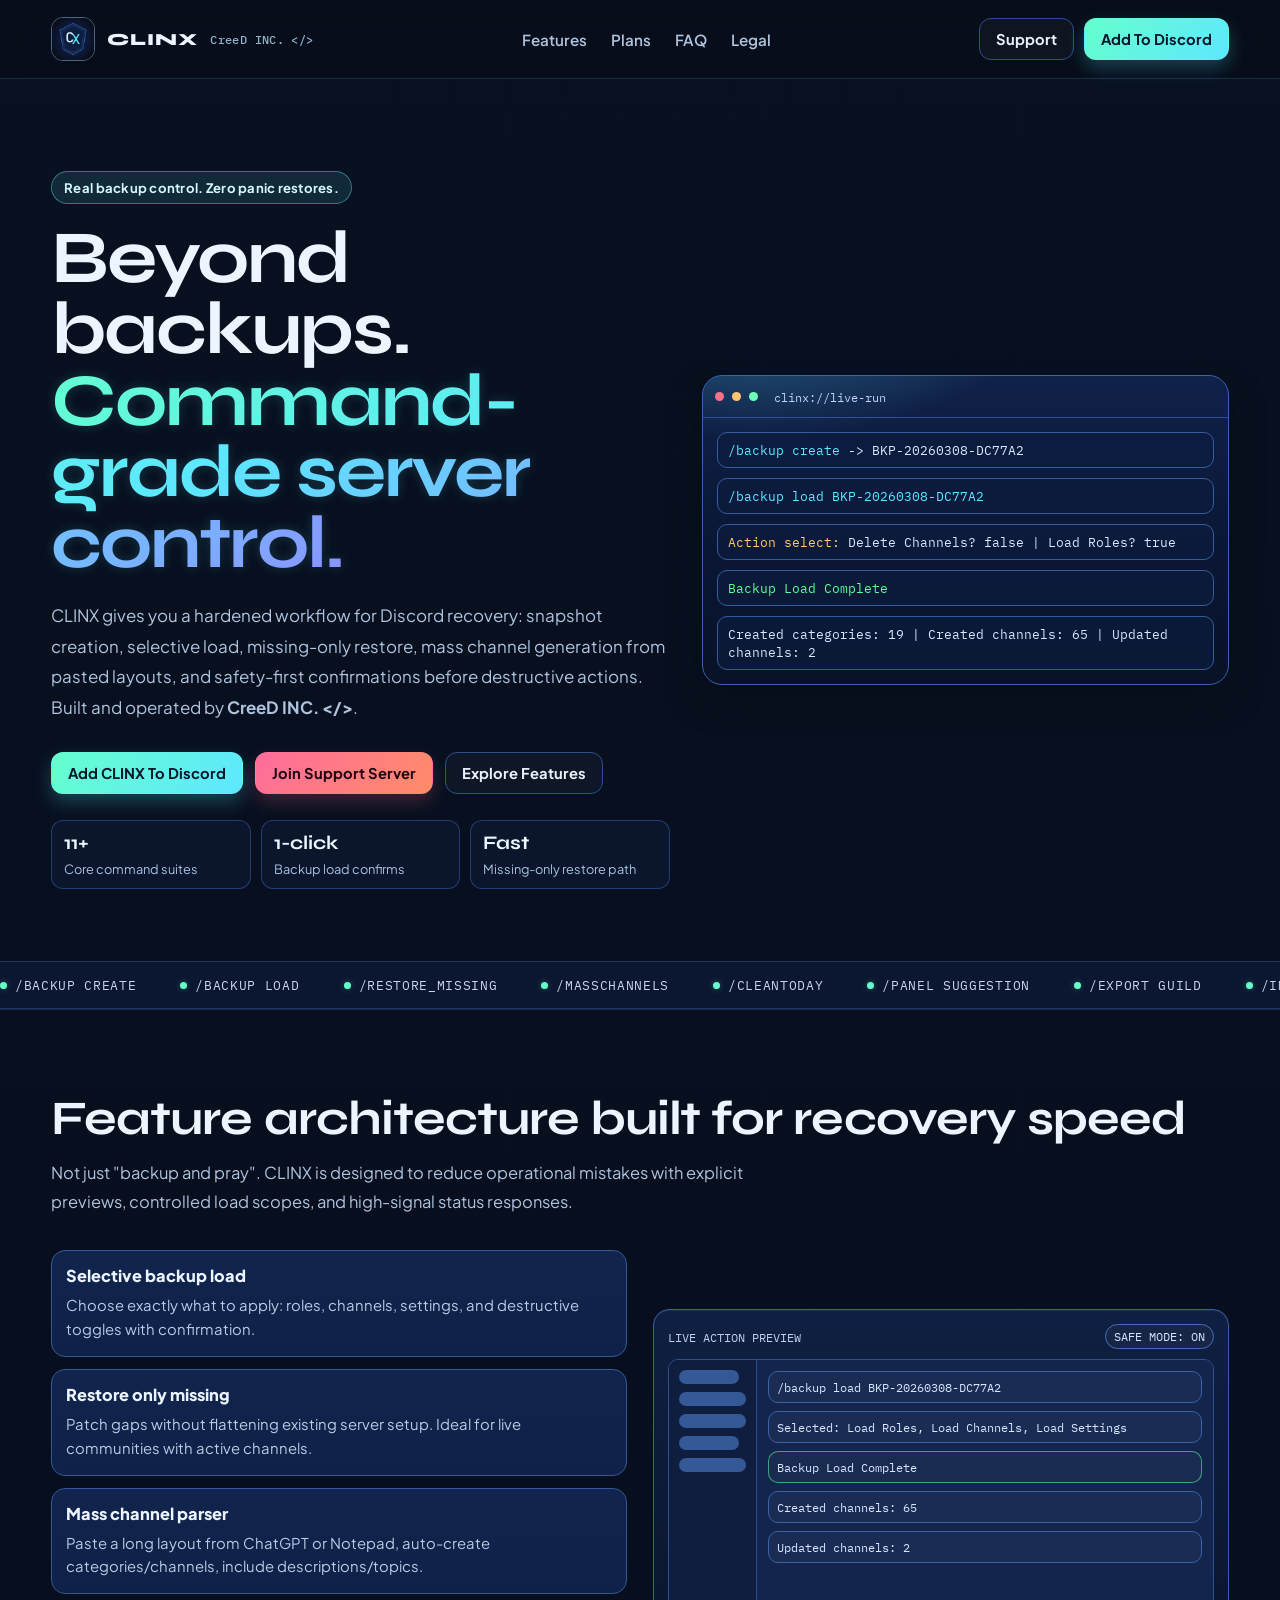
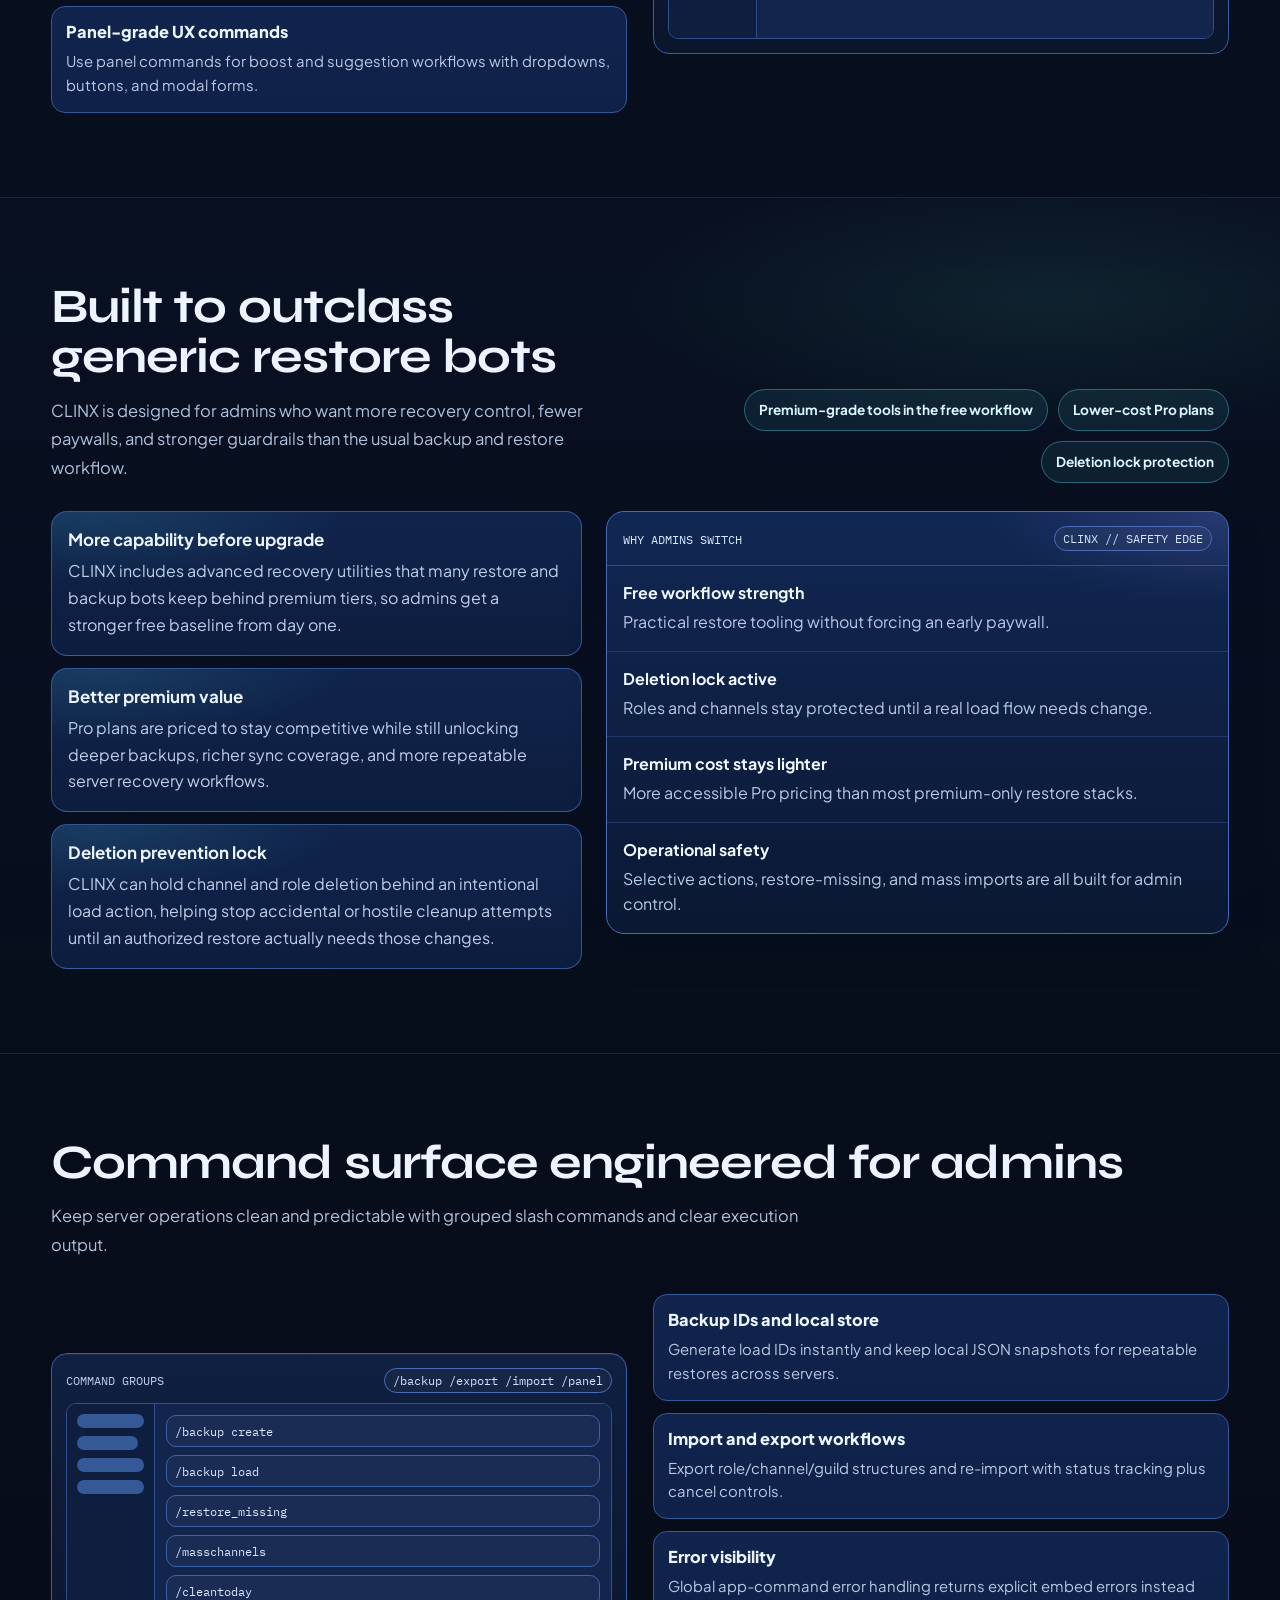
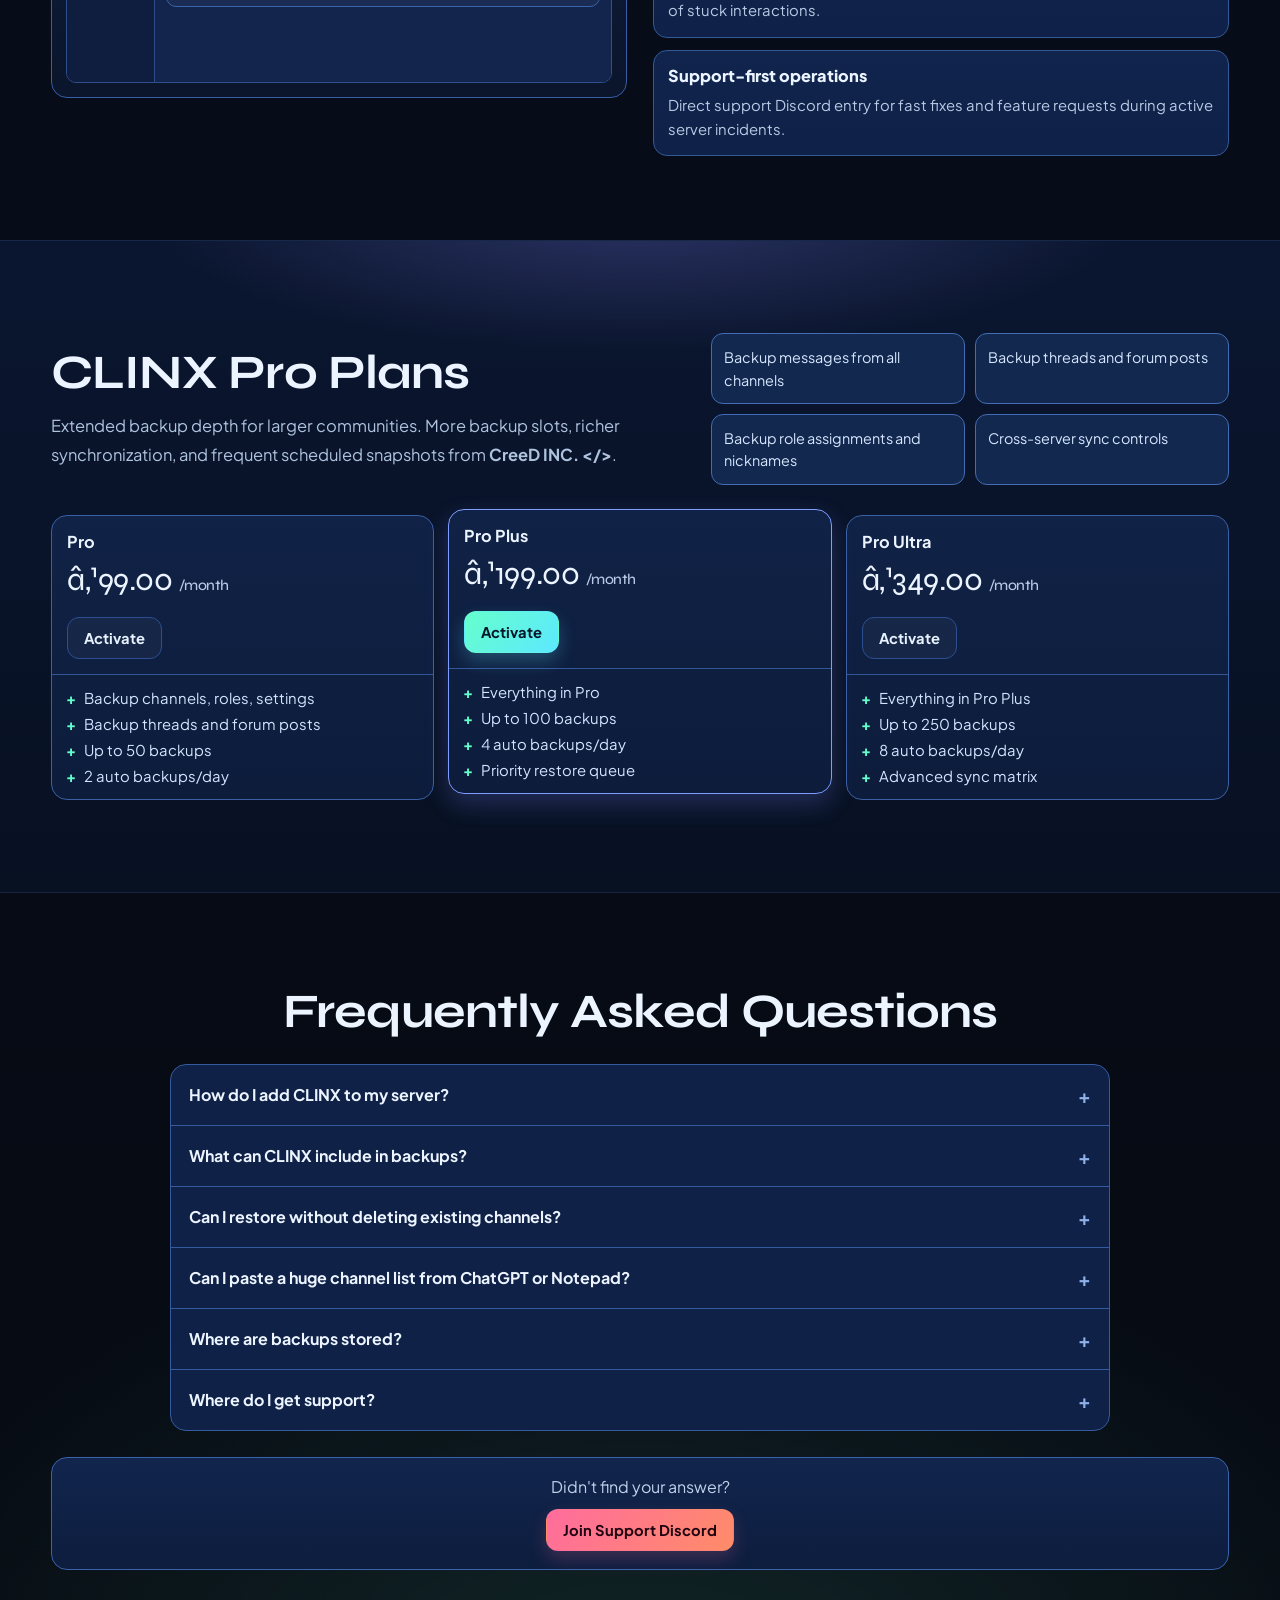
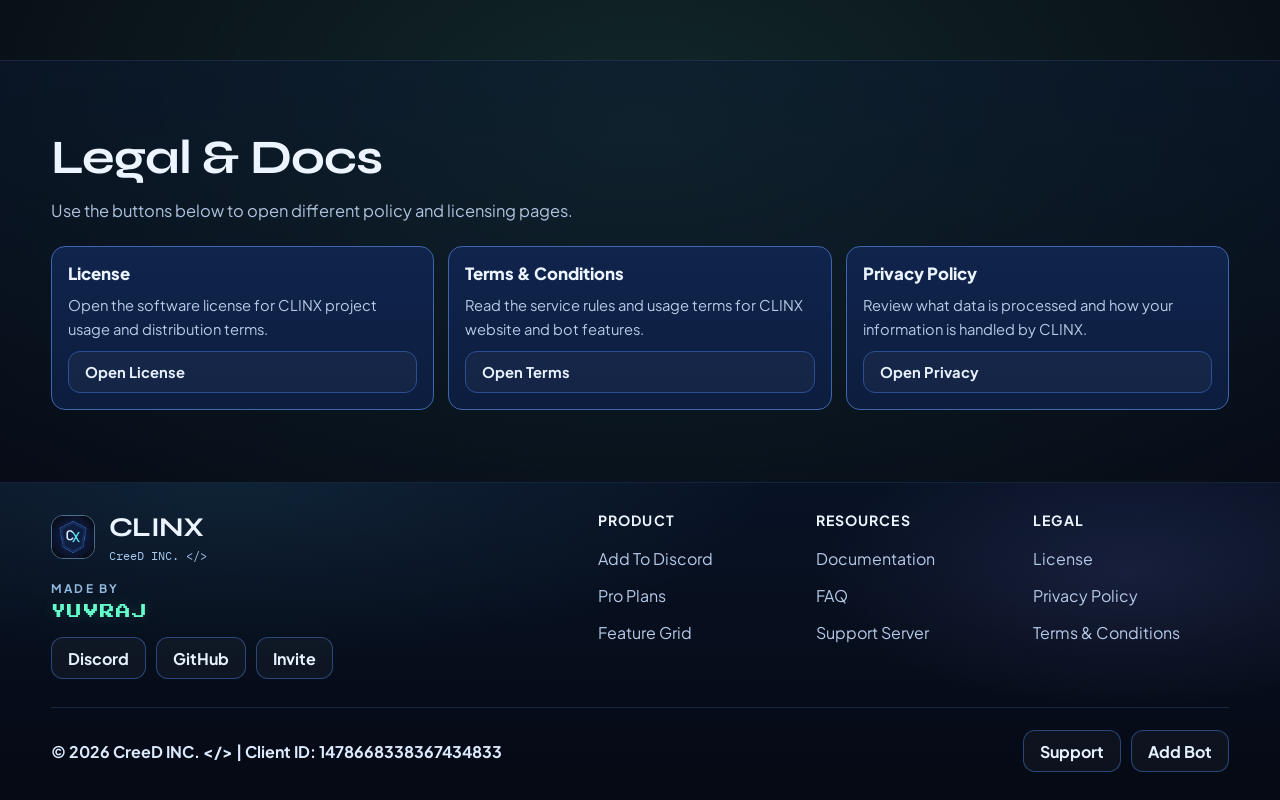
==== website/index.html @ 93b8aec6 "Remove footer floating labels" ====
<!doctype html>
<html lang="en">
<head>
  <meta charset="UTF-8" />
  <meta name="viewport" content="width=device-width, initial-scale=1.0" />
  <title>CLINX | Discord Backup Supercontrol</title>
  <meta name="description" content="CLINX is a high-speed Discord backup and restore platform with action previews, bulk channel creation, and admin-safe workflows." />
  <meta name="theme-color" content="#081120" />
  <meta property="og:title" content="CLINX | Discord Backup Supercontrol" />
  <meta property="og:description" content="High-speed Discord backup and restore with selective loads, restore-missing, and mass channel generation." />
  <meta property="og:type" content="website" />
  <meta name="twitter:card" content="summary" />
  <meta name="twitter:title" content="CLINX | Discord Backup Supercontrol" />
  <meta name="twitter:description" content="High-speed Discord backup and restore with selective loads, restore-missing, and mass channel generation." />
  <link rel="icon" type="image/png" href="./assets/clinx-logo-option2-256.png" />
  <link rel="stylesheet" href="./assets/css/site.css" />
</head>
<body>
  <a class="skip-link" href="#content">Skip to content</a>
  <div class="page" id="top">
    <header class="topbar">
      <div class="container nav">
        <a class="brand" href="#top">
          <img class="brand-logo" src="./assets/clinx-logo-option2-256.png" alt="CLINX logo" />
          <span>CLINX</span><small>CreeD INC. &lt;/&gt;</small>
        </a>

        <nav class="nav-links" aria-label="Primary">
          <a href="#features">Features</a>
          <a href="#premium">Plans</a>
          <a href="#faq">FAQ</a>
          <a href="#legal">Legal</a>
        </nav>

        <div class="nav-actions">
          <a class="btn" href="https://discord.gg/V6YEw2Wxcb" target="_blank" rel="noreferrer">Support</a>
          <a class="btn primary" href="https://discord.com/oauth2/authorize?client_id=1478668338367434833&permissions=8&integration_type=0&scope=bot+applications.commands" target="_blank" rel="noreferrer">Add To Discord</a>
        </div>

        <button class="menu-toggle" type="button" aria-expanded="false" aria-controls="mobile-menu">
          <span class="menu-toggle-lines" aria-hidden="true">
            <span class="menu-toggle-bar"></span>
            <span class="menu-toggle-bar"></span>
            <span class="menu-toggle-bar"></span>
          </span>
          <span>Menu</span>
        </button>
      </div>

      <div class="container mobile-menu" id="mobile-menu" hidden>
        <nav class="mobile-links" aria-label="Mobile">
          <a href="#features">Features</a>
          <a href="#premium">Plans</a>
          <a href="#faq">FAQ</a>
          <a href="#legal">Legal</a>
        </nav>
        <div class="mobile-actions">
          <a class="btn" href="https://discord.gg/V6YEw2Wxcb" target="_blank" rel="noreferrer">Support</a>
          <a class="btn primary" href="https://discord.com/oauth2/authorize?client_id=1478668338367434833&permissions=8&integration_type=0&scope=bot+applications.commands" target="_blank" rel="noreferrer">Add To Discord</a>
        </div>
      </div>
    </header>

    <main id="content">
      <section class="container hero fade show">
        <div>
          <div class="eyebrow">Real backup control. Zero panic restores.</div>
          <h1>Beyond backups. <span>Command-grade server control.</span></h1>
          <p>
            CLINX gives you a hardened workflow for Discord recovery: snapshot creation, selective load,
            missing-only restore, mass channel generation from pasted layouts, and safety-first confirmations
            before destructive actions. Built and operated by <strong>CreeD INC. &lt;/&gt;</strong>.
          </p>

          <div class="hero-actions">
            <a class="btn primary" href="https://discord.com/oauth2/authorize?client_id=1478668338367434833&permissions=8&integration_type=0&scope=bot+applications.commands" target="_blank" rel="noreferrer">Add CLINX To Discord</a>
            <a class="btn hot" href="https://discord.gg/V6YEw2Wxcb" target="_blank" rel="noreferrer">Join Support Server</a>
            <a class="btn" href="#features">Explore Features</a>
          </div>

          <div class="metrics">
            <div class="metric"><b>11+</b><span>Core command suites</span></div>
            <div class="metric"><b>1-click</b><span>Backup load confirms</span></div>
            <div class="metric"><b>Fast</b><span>Missing-only restore path</span></div>
          </div>
        </div>

        <div class="hero-panel glide">
          <div class="panel-top">
            <span class="d r"></span>
            <span class="d y"></span>
            <span class="d g"></span>
            <span class="panel-title">clinx://live-run</span>
          </div>
          <div class="panel-body">
            <div class="line"><span class="cmd">/backup create</span> -> BKP-20260308-DC77A2</div>
            <div class="line"><span class="cmd">/backup load BKP-20260308-DC77A2</span></div>
            <div class="line"><span class="warn">Action select:</span> Delete Channels? false | Load Roles? true</div>
            <div class="line"><span class="ok">Backup Load Complete</span></div>
            <div class="line">Created categories: 19 | Created channels: 65 | Updated channels: 2</div>
          </div>
        </div>
      </section>

      <section class="marquee-wrap">
        <div class="marquee">
          <span><i class="dot-mini"></i> /backup create</span>
          <span><i class="dot-mini"></i> /backup load</span>
          <span><i class="dot-mini"></i> /restore_missing</span>
          <span><i class="dot-mini"></i> /masschannels</span>
          <span><i class="dot-mini"></i> /cleantoday</span>
          <span><i class="dot-mini"></i> /panel suggestion</span>
          <span><i class="dot-mini"></i> /export guild</span>
          <span><i class="dot-mini"></i> /import status</span>
          <span><i class="dot-mini"></i> /backup create</span>
          <span><i class="dot-mini"></i> /backup load</span>
          <span><i class="dot-mini"></i> /restore_missing</span>
          <span><i class="dot-mini"></i> /masschannels</span>
          <span><i class="dot-mini"></i> /cleantoday</span>
          <span><i class="dot-mini"></i> /panel suggestion</span>
          <span><i class="dot-mini"></i> /export guild</span>
          <span><i class="dot-mini"></i> /import status</span>
        </div>
      </section>

      <section class="section" id="features">
        <div class="container fade">
          <h2 class="section-title">Feature architecture built for recovery speed</h2>
          <p class="section-sub">
            Not just "backup and pray". CLINX is designed to reduce operational mistakes with explicit previews,
            controlled load scopes, and high-signal status responses.
          </p>

          <div class="split">
            <div class="stack">
              <article class="f-card">
                <h3>Selective backup load</h3>
                <p>Choose exactly what to apply: roles, channels, settings, and destructive toggles with confirmation.</p>
              </article>
              <article class="f-card">
                <h3>Restore only missing</h3>
                <p>Patch gaps without flattening existing server setup. Ideal for live communities with active channels.</p>
              </article>
              <article class="f-card">
                <h3>Mass channel parser</h3>
                <p>Paste a long layout from ChatGPT or Notepad, auto-create categories/channels, include descriptions/topics.</p>
              </article>
              <article class="f-card">
                <h3>Panel-grade UX commands</h3>
                <p>Use panel commands for boost and suggestion workflows with dropdowns, buttons, and modal forms.</p>
              </article>
            </div>

            <article class="mock">
              <div class="mock-head">
                <span>LIVE ACTION PREVIEW</span>
                <span class="chip">SAFE MODE: ON</span>
              </div>
              <div class="mock-grid">
                <div class="left-rail">
                  <div class="pill wide"></div>
                  <div class="pill"></div>
                  <div class="pill"></div>
                  <div class="pill wide"></div>
                  <div class="pill"></div>
                </div>
                <div class="chat">
                  <div class="msg">/backup load BKP-20260308-DC77A2</div>
                  <div class="msg">Selected: Load Roles, Load Channels, Load Settings</div>
                  <div class="msg ok">Backup Load Complete</div>
                  <div class="msg">Created channels: 65</div>
                  <div class="msg">Updated channels: 2</div>
                </div>
              </div>
            </article>
          </div>
        </div>
      </section>

      <section class="section advantage-zone">
        <div class="container fade">
          <div class="advantage-top">
            <div>
              <h2 class="section-title">Built to outclass generic restore bots</h2>
              <p class="section-sub">
                CLINX is designed for admins who want more recovery control, fewer paywalls,
                and stronger guardrails than the usual backup and restore workflow.
              </p>
            </div>

            <div class="advantage-badges">
              <span class="advantage-badge">Premium-grade tools in the free workflow</span>
              <span class="advantage-badge">Lower-cost Pro plans</span>
              <span class="advantage-badge">Deletion lock protection</span>
            </div>
          </div>

          <div class="advantage-grid">
            <div class="stack">
              <article class="advantage-card">
                <h3>More capability before upgrade</h3>
                <p>
                  CLINX includes advanced recovery utilities that many restore and backup bots
                  keep behind premium tiers, so admins get a stronger free baseline from day one.
                </p>
              </article>

              <article class="advantage-card">
                <h3>Better premium value</h3>
                <p>
                  Pro plans are priced to stay competitive while still unlocking deeper backups,
                  richer sync coverage, and more repeatable server recovery workflows.
                </p>
              </article>

              <article class="advantage-card">
                <h3>Deletion prevention lock</h3>
                <p>
                  CLINX can hold channel and role deletion behind an intentional load action,
                  helping stop accidental or hostile cleanup attempts until an authorized restore actually needs those changes.
                </p>
              </article>
            </div>

            <article class="guard-panel">
              <div class="guard-head">
                <span>WHY ADMINS SWITCH</span>
                <span class="chip mono">CLINX // SAFETY EDGE</span>
              </div>

              <div class="guard-list">
                <div class="guard-item">
                  <b>Free workflow strength</b>
                  <span>Practical restore tooling without forcing an early paywall.</span>
                </div>
                <div class="guard-item">
                  <b>Deletion lock active</b>
                  <span>Roles and channels stay protected until a real load flow needs change.</span>
                </div>
                <div class="guard-item">
                  <b>Premium cost stays lighter</b>
                  <span>More accessible Pro pricing than most premium-only restore stacks.</span>
                </div>
                <div class="guard-item">
                  <b>Operational safety</b>
                  <span>Selective actions, restore-missing, and mass imports are all built for admin control.</span>
                </div>
              </div>
            </article>
          </div>
        </div>
      </section>

      <section class="section">
        <div class="container fade">
          <h2 class="section-title">Command surface engineered for admins</h2>
          <p class="section-sub">
            Keep server operations clean and predictable with grouped slash commands and clear execution output.
          </p>

          <div class="split">
            <article class="mock">
              <div class="mock-head">
                <span>COMMAND GROUPS</span>
                <span class="chip mono">/backup /export /import /panel</span>
              </div>
              <div class="mock-grid">
                <div class="left-rail">
                  <div class="pill"></div>
                  <div class="pill wide"></div>
                  <div class="pill"></div>
                  <div class="pill"></div>
                </div>
                <div class="chat">
                  <div class="msg">/backup create</div>
                  <div class="msg">/backup load</div>
                  <div class="msg">/restore_missing</div>
                  <div class="msg">/masschannels</div>
                  <div class="msg">/cleantoday</div>
                </div>
              </div>
            </article>

            <div class="stack">
              <article class="f-card">
                <h3>Backup IDs and local store</h3>
                <p>Generate load IDs instantly and keep local JSON snapshots for repeatable restores across servers.</p>
              </article>
              <article class="f-card">
                <h3>Import and export workflows</h3>
                <p>Export role/channel/guild structures and re-import with status tracking plus cancel controls.</p>
              </article>
              <article class="f-card">
                <h3>Error visibility</h3>
                <p>Global app-command error handling returns explicit embed errors instead of stuck interactions.</p>
              </article>
              <article class="f-card">
                <h3>Support-first operations</h3>
                <p>Direct support Discord entry for fast fixes and feature requests during active server incidents.</p>
              </article>
            </div>
          </div>
        </div>
      </section>

      <section class="premium" id="premium">
        <div class="container fade">
          <div class="premium-top">
            <div>
              <h2 class="section-title">CLINX Pro Plans</h2>
              <p class="section-sub">
                Extended backup depth for larger communities. More backup slots, richer synchronization,
                and frequent scheduled snapshots from <strong>CreeD INC. &lt;/&gt;</strong>.
              </p>
            </div>

            <div class="tile-grid">
              <article class="tile">Backup messages from all channels</article>
              <article class="tile">Backup threads and forum posts</article>
              <article class="tile">Backup role assignments and nicknames</article>
              <article class="tile">Cross-server sync controls</article>
            </div>
          </div>

          <div class="plans">
            <article class="plan">
              <div class="head">
                <h3>Pro</h3>
                <div class="price">â‚¹99.00 <span class="per">/month</span></div>
                <a class="btn" href="https://discord.gg/V6YEw2Wxcb" target="_blank" rel="noreferrer">Activate</a>
              </div>
              <div class="body">
                <div class="feat">Backup channels, roles, settings</div>
                <div class="feat">Backup threads and forum posts</div>
                <div class="feat">Up to 50 backups</div>
                <div class="feat">2 auto backups/day</div>
              </div>
            </article>

            <article class="plan pro">
              <div class="head">
                <h3>Pro Plus</h3>
                <div class="price">â‚¹199.00 <span class="per">/month</span></div>
                <a class="btn primary" href="https://discord.gg/V6YEw2Wxcb" target="_blank" rel="noreferrer">Activate</a>
              </div>
              <div class="body">
                <div class="feat">Everything in Pro</div>
                <div class="feat">Up to 100 backups</div>
                <div class="feat">4 auto backups/day</div>
                <div class="feat">Priority restore queue</div>
              </div>
            </article>

            <article class="plan">
              <div class="head">
                <h3>Pro Ultra</h3>
                <div class="price">â‚¹349.00 <span class="per">/month</span></div>
                <a class="btn" href="https://discord.gg/V6YEw2Wxcb" target="_blank" rel="noreferrer">Activate</a>
              </div>
              <div class="body">
                <div class="feat">Everything in Pro Plus</div>
                <div class="feat">Up to 250 backups</div>
                <div class="feat">8 auto backups/day</div>
                <div class="feat">Advanced sync matrix</div>
              </div>
            </article>
          </div>
        </div>
      </section>

      <section class="faq" id="faq">
        <div class="container fade">
          <h2 class="faq-title">Frequently Asked Questions</h2>
          <div class="faq-list">
            <details class="faq-item">
              <summary class="faq-q"><span>How do I add CLINX to my server?</span><span>+</span></summary>
              <div class="faq-a">
                <div class="faq-a-inner">
                  <p>Click any Add To Discord button on this page and authorize CLINX using your server admin account.</p>
                </div>
              </div>
            </details>
            <details class="faq-item">
              <summary class="faq-q"><span>What can CLINX include in backups?</span><span>+</span></summary>
              <div class="faq-a">
                <div class="faq-a-inner">
                  <p>Roles, categories, channels, permission overwrites, and selected server configuration values.</p>
                </div>
              </div>
            </details>
            <details class="faq-item">
              <summary class="faq-q"><span>Can I restore without deleting existing channels?</span><span>+</span></summary>
              <div class="faq-a">
                <div class="faq-a-inner">
                  <p>Yes. Use restore-missing mode or keep destructive options disabled during backup load selection.</p>
                </div>
              </div>
            </details>
            <details class="faq-item">
              <summary class="faq-q"><span>Can I paste a huge channel list from ChatGPT or Notepad?</span><span>+</span></summary>
              <div class="faq-a">
                <div class="faq-a-inner">
                  <p>Yes. Use <code>/masschannels</code> with category headers plus optional channel descriptions or topics.</p>
                </div>
              </div>
            </details>
            <details class="faq-item">
              <summary class="faq-q"><span>Where are backups stored?</span><span>+</span></summary>
              <div class="faq-a">
                <div class="faq-a-inner">
                  <p>Current restore workflows store JSON backup snapshots locally so you can reuse backup IDs and run repeatable loads.</p>
                </div>
              </div>
            </details>
            <details class="faq-item">
              <summary class="faq-q"><span>Where do I get support?</span><span>+</span></summary>
              <div class="faq-a">
                <div class="faq-a-inner">
                  <p>Join the support server here: <a href="https://discord.gg/V6YEw2Wxcb" target="_blank" rel="noreferrer">discord.gg/V6YEw2Wxcb</a>.</p>
                </div>
              </div>
            </details>
          </div>

          <div class="cta-panel">
            <p>Didn't find your answer?</p>
            <a class="btn hot" href="https://discord.gg/V6YEw2Wxcb" target="_blank" rel="noreferrer">Join Support Discord</a>
          </div>
        </div>
      </section>

      <section class="legal" id="legal">
        <div class="container fade">
          <h2 class="section-title">Legal & Docs</h2>
          <p class="section-sub">Use the buttons below to open different policy and licensing pages.</p>
          <div class="legal-grid">
            <article class="legal-card">
              <h3>License</h3>
              <p>Open the software license for CLINX project usage and distribution terms.</p>
              <a class="btn" href="./license.html">Open License</a>
            </article>
            <article class="legal-card">
              <h3>Terms & Conditions</h3>
              <p>Read the service rules and usage terms for CLINX website and bot features.</p>
              <a class="btn" href="./terms.html">Open Terms</a>
            </article>
            <article class="legal-card">
              <h3>Privacy Policy</h3>
              <p>Review what data is processed and how your information is handled by CLINX.</p>
              <a class="btn" href="./privacy.html">Open Privacy</a>
            </article>
          </div>
        </div>
      </section>
    </main>

    <footer class="site-footer">
      <div class="container footer-shell">
        <div class="footer-top">
          <div class="footer-brand-block">
            <a class="footer-logo" href="#top">
              <img class="brand-logo" src="./assets/clinx-logo-option2-256.png" alt="CLINX logo" />
              <span>
                <strong>CLINX</strong>
                <small>CreeD INC. &lt;/&gt;</small>
              </span>
            </a>
            <div class="footer-creator">
              <span class="footer-created-label">Made by</span>
              <span class="footer-created-name">YUVRAJ</span>
            </div>
            <div class="footer-socials">
              <a class="footer-chip" href="https://discord.gg/V6YEw2Wxcb" target="_blank" rel="noreferrer">Discord</a>
              <a class="footer-chip" href="https://github.com/creedincdev-op/clinx-restore-bot" target="_blank" rel="noreferrer">GitHub</a>
              <a class="footer-chip" href="https://discord.com/oauth2/authorize?client_id=1478668338367434833&permissions=8&integration_type=0&scope=bot+applications.commands" target="_blank" rel="noreferrer">Invite</a>
            </div>
          </div>

          <div class="footer-columns">
            <div class="footer-column">
              <h3>Product</h3>
              <a href="https://discord.com/oauth2/authorize?client_id=1478668338367434833&permissions=8&integration_type=0&scope=bot+applications.commands" target="_blank" rel="noreferrer">Add To Discord</a>
              <a href="#premium">Pro Plans</a>
              <a href="#features">Feature Grid</a>
            </div>

            <div class="footer-column">
              <h3>Resources</h3>
              <a href="https://github.com/creedincdev-op/clinx-restore-bot#readme" target="_blank" rel="noreferrer">Documentation</a>
              <a href="#faq">FAQ</a>
              <a href="https://discord.gg/V6YEw2Wxcb" target="_blank" rel="noreferrer">Support Server</a>
            </div>

            <div class="footer-column">
              <h3>Legal</h3>
              <a href="./license.html">License</a>
              <a href="./privacy.html">Privacy Policy</a>
              <a href="./terms.html">Terms & Conditions</a>
            </div>
          </div>
        </div>

        <div class="footer-bottom">
          <p class="footer-copy">&copy; 2026 CreeD INC. &lt;/&gt; | Client ID: 1478668338367434833</p>

          <div class="footer-actions">
            <a class="footer-ghost" href="https://discord.gg/V6YEw2Wxcb" target="_blank" rel="noreferrer">Support</a>
            <a class="footer-ghost" href="https://discord.com/oauth2/authorize?client_id=1478668338367434833&permissions=8&integration_type=0&scope=bot+applications.commands" target="_blank" rel="noreferrer">Add Bot</a>
          </div>
        </div>
      </div>
    </footer>
  </div>

  <script defer src="./assets/js/site.js"></script>
  <script>
    window.va = window.va || function () { (window.vaq = window.vaq || []).push(arguments); };
  </script>
  <script defer src="/_vercel/insights/script.js"></script>
  <script defer src="/_vercel/speed-insights/script.js"></script>
</body>
</html>
---- website/assets/css/site.css ----
@import url('https://fonts.googleapis.com/css2?family=Syne:wght@500;700;800&family=Plus+Jakarta+Sans:wght@400;500;600;700;800&family=IBM+Plex+Mono:wght@400;500;600&family=Press+Start+2P&display=swap');

    :root {
      --bg: #06090f;
      --bg-2: #0a1324;
      --bg-3: #0d1830;
      --panel: #0f1f3f;
      --panel-2: #122b55;
      --line: #2d4f91;
      --line-2: #3b67bd;
      --text: #ebf4ff;
      --muted: #afc3de;
      --cyan: #5de8ff;
      --mint: #65ffcc;
      --amber: #ffcb68;
      --hot: #ff6c9d;
      --violet: #8f8cff;
      --ok: #5eff9b;
      --danger: #ff6f86;
      --radius: 16px;
    }

    * { box-sizing: border-box; }

    html,
    body {
      margin: 0;
      padding: 0;
      width: 100%;
      color: var(--text);
      background: var(--bg);
      font-family: 'Plus Jakarta Sans', sans-serif;
    }

    html {
      scroll-behavior: smooth;
    }

    a {
      color: inherit;
      text-decoration: none;
    }

    .skip-link {
      position: absolute;
      top: -48px;
      left: 16px;
      z-index: 90;
      padding: 10px 14px;
      border-radius: 10px;
      background: linear-gradient(130deg, var(--mint), var(--cyan));
      color: #041629;
      font-weight: 800;
      transition: top .2s ease;
    }

    .skip-link:focus {
      top: 16px;
    }

    .page {
      min-height: 100vh;
      position: relative;
      overflow: hidden;
      background:
        radial-gradient(1100px 520px at 8% -12%, rgba(93,232,255,.28), transparent 56%),
        radial-gradient(900px 460px at 97% -10%, rgba(143,140,255,.18), transparent 60%),
        radial-gradient(1300px 820px at 50% 88%, rgba(101,255,204,.12), transparent 65%),
        linear-gradient(180deg, #081120 0%, #070e1d 36%, #06090f 100%);
    }

    .page::before {
      content: "";
      position: fixed;
      inset: 0;
      pointer-events: none;
      background-image:
        linear-gradient(rgba(157,198,255,.08) 1px, transparent 1px),
        linear-gradient(90deg, rgba(157,198,255,.06) 1px, transparent 1px);
      background-size: 56px 56px;
      mask-image: radial-gradient(circle at 50% 40%, rgba(0,0,0,.75), transparent 74%);
      opacity: .23;
    }

    .container {
      width: min(1200px, 92vw);
      margin: 0 auto;
      position: relative;
      z-index: 2;
    }

    .topbar {
      position: sticky;
      top: 0;
      z-index: 40;
      border-bottom: 1px solid rgba(61,103,183,.34);
      background: rgba(7, 13, 24, .72);
      backdrop-filter: blur(12px);
    }

    .nav {
      height: 78px;
      display: flex;
      align-items: center;
      justify-content: space-between;
      gap: 14px;
    }

    .brand {
      display: inline-flex;
      align-items: center;
      gap: 12px;
      font-family: 'Syne', sans-serif;
      font-weight: 800;
      font-size: 1.06rem;
      letter-spacing: .06em;
      text-transform: uppercase;
    }

    .brand-logo {
      width: 44px;
      height: 44px;
      border-radius: 12px;
      object-fit: cover;
      border: 1px solid rgba(151, 215, 255, .45);
    }

    .brand small {
      font-family: 'IBM Plex Mono', monospace;
      font-size: .78rem;
      color: #9cc6df;
      letter-spacing: .03em;
      text-transform: none;
      font-weight: 500;
      opacity: .9;
    }

    .brand-orb {
      width: 36px;
      height: 36px;
      border-radius: 12px;
      display: grid;
      place-items: center;
      font-weight: 800;
      color: #021025;
      background: linear-gradient(140deg, var(--mint), var(--cyan));
      box-shadow:
        0 5px 14px rgba(93,232,255,.22),
        inset 0 1px 0 rgba(255,255,255,.62);
    }

    .nav-links {
      display: flex;
      align-items: center;
      gap: 24px;
      color: var(--muted);
      font-weight: 600;
      font-size: .95rem;
    }

    .nav-links a {
      transition: color .2s ease;
    }

    .nav-links a:hover {
      color: #fff;
    }

    .nav-actions {
      display: inline-flex;
      gap: 10px;
      align-items: center;
    }

    .menu-toggle {
      display: none;
      align-items: center;
      gap: 10px;
      border: 1px solid var(--line);
      background: rgba(255,255,255,.03);
      color: #e8f2ff;
      border-radius: 12px;
      padding: 11px 14px;
      font-weight: 700;
      font-size: .92rem;
      cursor: pointer;
      transition: transform .2s ease, border-color .2s ease, box-shadow .2s ease;
    }

    .menu-toggle:hover {
      transform: translateY(-1px);
      border-color: var(--line-2);
      box-shadow: 0 5px 14px rgba(59, 103, 189, .2);
    }

    .menu-toggle-lines {
      display: grid;
      gap: 4px;
    }

    .menu-toggle-bar {
      width: 18px;
      height: 2px;
      border-radius: 999px;
      background: #d9efff;
      transition: transform .2s ease, opacity .2s ease;
    }

    .topbar.menu-open .menu-toggle-bar:nth-child(1) {
      transform: translateY(6px) rotate(45deg);
    }

    .topbar.menu-open .menu-toggle-bar:nth-child(2) {
      opacity: 0;
    }

    .topbar.menu-open .menu-toggle-bar:nth-child(3) {
      transform: translateY(-6px) rotate(-45deg);
    }

    .mobile-menu {
      display: none;
      padding: 0 0 18px;
    }

    .mobile-menu[hidden] {
      display: none !important;
    }

    .mobile-links,
    .mobile-actions {
      display: grid;
      gap: 10px;
    }

    .mobile-links {
      padding-top: 10px;
      border-top: 1px solid rgba(61,103,183,.34);
    }

    .mobile-links a {
      padding: 10px 0;
      color: var(--muted);
      font-weight: 700;
      border-bottom: 1px solid rgba(61,103,183,.24);
    }

    .btn {
      border: 1px solid var(--line);
      background: rgba(255,255,255,.03);
      color: #e8f2ff;
      border-radius: 12px;
      padding: 11px 16px;
      font-weight: 700;
      font-size: .92rem;
      display: inline-flex;
      align-items: center;
      gap: 8px;
      transition: transform .2s ease, border-color .2s ease, box-shadow .2s ease;
    }

    .btn:hover {
      transform: translateY(-1px);
      border-color: var(--line-2);
      box-shadow: 0 5px 14px rgba(59, 103, 189, .2);
    }

    .btn.primary {
      border-color: transparent;
      color: #041629;
      background: linear-gradient(130deg, var(--mint), var(--cyan));
      box-shadow: 0 8px 18px rgba(93,232,255,.24);
    }

    .btn.hot {
      background: linear-gradient(130deg, #ff6c9d, #ff8c68);
      border-color: transparent;
      color: #1e0410;
      box-shadow: 0 8px 18px rgba(255,108,157,.2);
    }

    .hero {
      padding: 92px 0 72px;
      display: grid;
      grid-template-columns: 1.08fr .92fr;
      gap: 32px;
      align-items: center;
    }

    .eyebrow {
      display: inline-flex;
      align-items: center;
      gap: 8px;
      border: 1px solid rgba(93,232,255,.42);
      color: #d3f8ff;
      background: rgba(93,232,255,.11);
      border-radius: 999px;
      padding: 7px 12px;
      font-size: .82rem;
      font-weight: 700;
      letter-spacing: .02em;
      margin-bottom: 18px;
    }

    .hero h1 {
      margin: 0;
      font-family: 'Syne', sans-serif;
      font-size: clamp(2.2rem, 5.8vw, 5.25rem);
      line-height: .96;
      letter-spacing: -.028em;
      text-wrap: balance;
    }

    .hero h1 span {
      background: linear-gradient(135deg, var(--mint), var(--cyan), var(--violet));
      -webkit-background-clip: text;
      -webkit-text-fill-color: transparent;
      background-clip: text;
      color: transparent;
      text-shadow: 0 0 12px rgba(93,232,255,.18);
    }

    .hero p {
      margin: 22px 0 0;
      max-width: 62ch;
      color: var(--muted);
      line-height: 1.8;
      font-size: 1.06rem;
    }

    .hero-actions {
      margin-top: 30px;
      display: flex;
      flex-wrap: wrap;
      gap: 12px;
    }

    .metrics {
      margin-top: 26px;
      display: grid;
      grid-template-columns: repeat(3, minmax(0, 1fr));
      gap: 10px;
      max-width: 620px;
    }

    .metric {
      border: 1px solid rgba(59,103,189,.5);
      border-radius: 12px;
      background: rgba(16, 29, 58, .55);
      padding: 10px 12px;
    }

    .metric b {
      display: block;
      font-family: 'Syne', sans-serif;
      font-size: 1.2rem;
      color: #e9f8ff;
      margin-bottom: 3px;
    }

    .metric span {
      font-size: .8rem;
      color: #a9c1df;
    }

    .hero-panel {
      border: 1px solid #3962b1;
      border-radius: 20px;
      overflow: hidden;
      background:
        radial-gradient(500px 240px at 10% -25%, rgba(93,232,255,.35), transparent 58%),
        linear-gradient(180deg, #10214a 0%, #0a1734 55%, #081227 100%);
      box-shadow: 0 14px 36px rgba(4, 10, 22, .45);
    }

    .panel-top {
      height: 42px;
      border-bottom: 1px solid #2f5093;
      display: flex;
      align-items: center;
      gap: 8px;
      padding: 0 12px;
    }

    .d {
      width: 9px;
      height: 9px;
      border-radius: 50%;
    }

    .d.r { background: #ff6f86; }
    .d.y { background: #ffc56f; }
    .d.g { background: #6effba; }

    .panel-title {
      margin-left: 8px;
      color: #bfd2f2;
      font-family: 'IBM Plex Mono', monospace;
      font-size: .78rem;
    }

    .panel-body {
      padding: 14px;
      display: grid;
      gap: 10px;
      font-family: 'IBM Plex Mono', monospace;
      font-size: .84rem;
      color: #d8e8ff;
    }

    .line {
      border: 1px solid #365b9f;
      border-radius: 10px;
      padding: 8px 10px;
      background: rgba(12, 29, 62, .68);
    }

    .line .cmd { color: var(--cyan); }
    .line .ok { color: var(--ok); }
    .line .warn { color: var(--amber); }

    .glide {
      animation: drift 6.2s ease-in-out infinite;
    }

    @keyframes drift {
      0%, 100% { transform: translateY(0); }
      50% { transform: translateY(-7px); }
    }

    .marquee-wrap {
      border-top: 1px solid rgba(70,111,196,.34);
      border-bottom: 1px solid rgba(70,111,196,.34);
      background: rgba(14, 28, 58, .64);
      overflow: hidden;
    }

    .marquee {
      display: flex;
      gap: 44px;
      width: max-content;
      padding: 14px 0;
      animation: ticker 26s linear infinite;
      font-family: 'IBM Plex Mono', monospace;
      font-size: .84rem;
      color: #c5d6f1;
    }

    .marquee span {
      display: inline-flex;
      align-items: center;
      gap: 8px;
      text-transform: uppercase;
      letter-spacing: .05em;
    }

    .dot-mini {
      width: 7px;
      height: 7px;
      border-radius: 50%;
      background: var(--mint);
      box-shadow: 0 0 6px rgba(101,255,204,.3);
    }

    @keyframes ticker {
      from { transform: translateX(0); }
      to { transform: translateX(-50%); }
    }

    .section {
      padding: 84px 0;
      border-top: 1px solid rgba(58, 91, 159, .31);
    }

    [id] {
      scroll-margin-top: 108px;
    }

    .section-title {
      margin: 0;
      font-family: 'Syne', sans-serif;
      font-size: clamp(1.7rem, 4vw, 3rem);
      line-height: 1.05;
      letter-spacing: -.02em;
    }

    .section-sub {
      margin: 14px 0 0;
      color: var(--muted);
      font-size: 1.03rem;
      line-height: 1.75;
      max-width: 64ch;
    }

    .split {
      margin-top: 34px;
      display: grid;
      grid-template-columns: 1fr 1fr;
      gap: 26px;
      align-items: center;
    }

    .stack {
      display: grid;
      gap: 12px;
    }

    .f-card {
      border: 1px solid #335999;
      background: linear-gradient(180deg, #10244d, #0f2148);
      border-radius: 14px;
      padding: 14px;
      transition: transform .24s ease, border-color .24s ease, box-shadow .24s ease;
    }

    .f-card:hover {
      transform: translateY(-4px);
      border-color: #4b79ca;
      box-shadow: 0 12px 24px rgba(19, 43, 87, .35);
    }

    .f-card h3 {
      margin: 0 0 8px;
      font-size: 1.02rem;
      font-weight: 800;
    }

    .f-card p {
      margin: 0;
      color: #b8cae4;
      line-height: 1.6;
      font-size: .93rem;
    }

    .advantage-zone {
      background:
        radial-gradient(700px 220px at 82% 12%, rgba(101,255,204,.08), transparent 62%),
        linear-gradient(180deg, rgba(9, 20, 42, .34), rgba(8, 17, 34, .08));
    }

    .advantage-top {
      display: grid;
      grid-template-columns: minmax(0, .95fr) minmax(0, 1.05fr);
      gap: 20px;
      align-items: end;
    }

    .advantage-badges {
      display: flex;
      flex-wrap: wrap;
      justify-content: flex-end;
      gap: 10px;
    }

    .advantage-badge {
      display: inline-flex;
      align-items: center;
      min-height: 42px;
      padding: 0 14px;
      border-radius: 999px;
      border: 1px solid rgba(93,232,255,.34);
      background: rgba(93,232,255,.08);
      color: #daf8ff;
      font-weight: 700;
      font-size: .85rem;
      line-height: 1.3;
    }

    .advantage-grid {
      margin-top: 28px;
      display: grid;
      grid-template-columns: minmax(0, .92fr) minmax(0, 1.08fr);
      gap: 24px;
      align-items: start;
    }

    .advantage-card {
      border: 1px solid rgba(66,109,180,.72);
      border-radius: 16px;
      background:
        radial-gradient(420px 120px at 8% 0%, rgba(93,232,255,.12), transparent 60%),
        linear-gradient(180deg, #10244c, #0d1d3f);
      padding: 16px;
      transition: transform .24s ease, box-shadow .24s ease, border-color .24s ease;
    }

    .advantage-card:hover {
      transform: translateY(-4px);
      border-color: #67cfff;
      box-shadow: 0 14px 28px rgba(13, 33, 71, .35);
    }

    .advantage-card h3 {
      margin: 0 0 8px;
      font-size: 1.06rem;
    }

    .advantage-card p {
      margin: 0;
      color: #bdd0ea;
      line-height: 1.68;
    }

    .guard-panel {
      border: 1px solid #436db4;
      border-radius: 18px;
      overflow: hidden;
      background:
        radial-gradient(420px 160px at 100% 0%, rgba(143,140,255,.18), transparent 58%),
        linear-gradient(180deg, #112753, #0b1833);
      box-shadow: 0 18px 34px rgba(5, 14, 31, .28);
    }

    .guard-head {
      display: flex;
      justify-content: space-between;
      align-items: center;
      gap: 12px;
      padding: 14px 16px;
      border-bottom: 1px solid rgba(67,109,180,.56);
      color: #d6e9ff;
      font-family: 'IBM Plex Mono', monospace;
      font-size: .78rem;
    }

    .guard-list {
      display: grid;
      gap: 0;
    }

    .guard-item {
      display: grid;
      gap: 6px;
      padding: 16px;
      border-top: 1px solid rgba(67,109,180,.34);
    }

    .guard-item:first-child {
      border-top: 0;
    }

    .guard-item b {
      color: #eff7ff;
      font-size: 1rem;
    }

    .guard-item span {
      color: #b6cbe7;
      line-height: 1.6;
    }

    .mock {
      border: 1px solid #375ea6;
      border-radius: 16px;
      background:
        linear-gradient(180deg, rgba(17,34,70,.9), rgba(12,23,46,.9));
      box-shadow: inset 0 1px 0 rgba(255,255,255,.06);
      padding: 14px;
    }

    .mock-head {
      display: flex;
      justify-content: space-between;
      align-items: center;
      margin-bottom: 10px;
      color: #bbd0ef;
      font-family: 'IBM Plex Mono', monospace;
      font-size: .78rem;
    }

    .chip {
      border: 1px solid #496db7;
      border-radius: 999px;
      padding: 4px 8px;
      font-size: .72rem;
      color: #d3e4ff;
      background: rgba(255,255,255,.03);
    }

    .mock-grid {
      display: grid;
      grid-template-columns: 88px 1fr;
      min-height: 280px;
      border: 1px solid #304f8f;
      border-radius: 10px;
      overflow: hidden;
    }

    .left-rail {
      background: #0f1d3f;
      border-right: 1px solid #2c4c8b;
      padding: 10px;
      display: grid;
      gap: 8px;
      align-content: start;
    }

    .pill {
      height: 14px;
      border-radius: 999px;
      background: #355896;
    }

    .pill.wide { width: 90%; }

    .chat {
      padding: 11px;
      background: #13254d;
      display: grid;
      gap: 8px;
      align-content: start;
    }

    .msg {
      border: 1px solid #3b62a8;
      border-radius: 10px;
      padding: 7px 8px;
      background: rgba(255,255,255,.03);
      font-family: 'IBM Plex Mono', monospace;
      font-size: .77rem;
      color: #d6e7ff;
    }

    .msg.ok { border-color: rgba(94,255,155,.56); }

    .premium {
      padding: 92px 0;
      border-top: 1px solid rgba(58, 91, 159, .31);
      background:
        radial-gradient(900px 260px at 50% -5%, rgba(143,140,255,.25), transparent 55%),
        linear-gradient(180deg, #0a1630 0%, #081122 100%);
    }

    .premium-top {
      display: grid;
      grid-template-columns: 1.1fr .9fr;
      gap: 26px;
      align-items: center;
      margin-bottom: 30px;
    }

    .tile-grid {
      display: grid;
      grid-template-columns: repeat(2, minmax(0, 1fr));
      gap: 10px;
    }

    .tile {
      border: 1px solid #426db4;
      border-radius: 12px;
      background: #12284f;
      padding: 12px;
      font-size: .9rem;
      color: #d7e7ff;
      line-height: 1.55;
      transition: transform .24s ease, box-shadow .24s ease, border-color .24s ease;
    }

    .tile:hover {
      transform: translateY(-3px);
      border-color: #5f87ca;
      box-shadow: 0 10px 22px rgba(25, 58, 117, .34);
    }

    .plans {
      display: grid;
      grid-template-columns: repeat(3, minmax(0, 1fr));
      gap: 14px;
    }

    .plan {
      border: 1px solid #3a60a6;
      border-radius: 16px;
      background: linear-gradient(180deg, #102246, #0d1c3b);
      overflow: hidden;
      transition: transform .24s ease, box-shadow .24s ease, border-color .24s ease;
    }

    .plan:hover {
      transform: translateY(-4px);
      border-color: #557dc3;
      box-shadow: 0 14px 28px rgba(20, 45, 89, .4);
    }

    .plan .head {
      display: flex;
      flex-direction: column;
      align-items: flex-start;
      padding: 15px;
      border-bottom: 1px solid #335697;
    }

    .plan .head .btn {
      margin-top: 18px;
    }

    .plan h3 {
      margin: 0;
      font-size: 1.02rem;
    }

    .price {
      margin-top: 8px;
      font-family: 'Syne', sans-serif;
      font-size: 2rem;
      letter-spacing: -.015em;
    }

    .per {
      color: #b8c9e6;
      font-size: .92rem;
      font-weight: 500;
    }

    .plan .body {
      padding: 14px;
      display: grid;
      gap: 8px;
      font-size: .93rem;
      color: #d4e4ff;
    }

    .feat::before {
      content: "+";
      color: var(--mint);
      margin-right: 8px;
      font-weight: 900;
    }

    .plan.pro {
      border-color: #7f9cff;
      box-shadow: 0 10px 24px rgba(115,131,255,.24);
      transform: translateY(-6px);
    }

    .faq {
      padding: 90px 0;
      border-top: 1px solid rgba(58, 91, 159, .31);
    }

    .faq-title {
      margin: 0 0 24px;
      text-align: center;
      font-family: 'Syne', sans-serif;
      font-size: clamp(1.7rem, 4vw, 3rem);
      letter-spacing: -.02em;
    }

    .faq-list {
      width: min(940px, 100%);
      margin-inline: auto;
      border: 1px solid #355a9e;
      border-radius: 16px;
      overflow: hidden;
      background: #0f2146;
    }

    .faq-item + .faq-item {
      border-top: 1px solid #355a9e;
    }

    .faq-q {
      width: 100%;
      border: 0;
      background: transparent;
      color: #ecf4ff;
      font-size: 1rem;
      font-weight: 700;
      text-align: left;
      padding: 18px;
      display: flex;
      align-items: center;
      justify-content: space-between;
      gap: 14px;
      cursor: pointer;
      list-style: none;
    }

    .faq-q::-webkit-details-marker {
      display: none;
    }

    .faq-q span:last-child {
      font-size: 1.2rem;
      color: #8fb2eb;
      transition: transform .2s ease;
    }

    .faq-a {
      display: grid;
      grid-template-rows: 0fr;
      transition: grid-template-rows .26s ease;
      color: #b6cae7;
      line-height: 1.7;
      padding: 0 18px;
    }

    .faq-a-inner {
      overflow: hidden;
    }

    .faq-a p {
      margin: 0;
    }

    .faq-item[open] .faq-a {
      grid-template-rows: 1fr;
    }

    .faq-item[open] .faq-a-inner {
      padding-bottom: 18px;
    }

    .faq-item[open] .faq-q span:last-child {
      transform: rotate(45deg);
    }

    .cta-panel {
      margin-top: 26px;
      border: 1px solid #3a63ab;
      border-radius: 16px;
      background: linear-gradient(180deg, #11254d, #0d1d3e);
      padding: 18px;
      text-align: center;
      transition: transform .24s ease, box-shadow .24s ease;
    }

    .cta-panel:hover {
      transform: translateY(-3px);
      box-shadow: 0 10px 24px rgba(20, 47, 96, .35);
    }

    .legal {
      padding: 72px 0;
      border-top: 1px solid rgba(58, 91, 159, .31);
      background: linear-gradient(180deg, rgba(11, 26, 54, .45), rgba(8, 16, 33, .35));
    }

    .legal-grid {
      margin-top: 20px;
      display: grid;
      grid-template-columns: repeat(3, minmax(0, 1fr));
      gap: 14px;
    }

    .legal-card {
      border: 1px solid #3f67ae;
      border-radius: 14px;
      background: linear-gradient(180deg, #10244c, #0c1d3e);
      padding: 16px;
      display: grid;
      gap: 10px;
      transition: transform .24s ease, box-shadow .24s ease, border-color .24s ease;
    }

    .legal-card:hover {
      transform: translateY(-4px);
      border-color: #5d84c8;
      box-shadow: 0 12px 24px rgba(20, 47, 96, .35);
    }

    .legal-card h3 {
      margin: 0;
      font-size: 1.05rem;
      font-weight: 800;
    }

    .legal-card p {
      margin: 0;
      color: #b6cbe7;
      line-height: 1.6;
      font-size: .92rem;
    }

    .cta-panel p {
      margin: 0 0 12px;
      color: #bfd1eb;
    }

    .site-footer {
      position: relative;
      overflow: hidden;
      border-top: 1px solid rgba(58, 91, 159, .31);
      background:
        radial-gradient(900px 300px at 18% 0%, rgba(93,232,255,.08), transparent 60%),
        radial-gradient(500px 220px at 88% 28%, rgba(143,140,255,.12), transparent 62%),
        linear-gradient(180deg, rgba(9, 19, 39, .96), rgba(5, 10, 20, .98));
    }

    .footer-shell {
      position: relative;
      padding: 28px 0 28px;
    }

    .footer-top {
      display: grid;
      grid-template-columns: minmax(0, .8fr) minmax(0, 1fr);
      gap: 42px;
      position: relative;
      z-index: 1;
    }

    .footer-brand-block {
      display: grid;
      align-content: start;
      gap: 18px;
    }

    .footer-logo {
      display: inline-flex;
      align-items: center;
      gap: 14px;
      width: fit-content;
    }

    .footer-logo strong {
      display: block;
      font-family: 'Syne', sans-serif;
      font-size: 1.7rem;
      letter-spacing: -.03em;
    }

    .footer-logo small {
      display: block;
      margin-top: 4px;
      font-family: 'IBM Plex Mono', monospace;
      font-size: .78rem;
      color: #a5c8ed;
    }

    .footer-creator {
      display: grid;
      gap: 8px;
    }

    .footer-created-label {
      font-size: .74rem;
      font-weight: 700;
      letter-spacing: .18em;
      text-transform: uppercase;
      color: #91b9df;
    }

    .footer-created-name {
      font-family: 'Press Start 2P', monospace;
      font-size: .92rem;
      color: var(--mint);
      letter-spacing: .08em;
      text-shadow: 0 0 14px rgba(101,255,204,.18);
    }

    .footer-socials,
    .footer-actions {
      display: flex;
      flex-wrap: wrap;
      gap: 10px;
    }

    .footer-chip,
    .footer-ghost {
      display: inline-flex;
      align-items: center;
      justify-content: center;
      min-height: 42px;
      padding: 0 16px;
      border-radius: 12px;
      border: 1px solid rgba(63, 103, 174, .62);
      background: rgba(255,255,255,.035);
      color: #e6f1ff;
      font-weight: 700;
      transition: transform .2s ease, border-color .2s ease, box-shadow .2s ease;
    }

    .footer-chip:hover,
    .footer-ghost:hover {
      transform: translateY(-1px);
      border-color: #5d84c8;
      box-shadow: 0 10px 24px rgba(20, 47, 96, .26);
    }

    .footer-columns {
      display: grid;
      grid-template-columns: repeat(3, minmax(0, 1fr));
      gap: 22px;
    }

    .footer-column {
      display: grid;
      align-content: start;
      gap: 12px;
    }

    .footer-column h3 {
      margin: 0 0 6px;
      font-size: .88rem;
      letter-spacing: .08em;
      text-transform: uppercase;
      color: #eef5ff;
    }

    .footer-column a {
      color: #b6cae7;
      line-height: 1.55;
      transition: color .2s ease;
    }

    .footer-column a:hover {
      color: #fff;
    }

    .footer-bottom {
      margin-top: 28px;
      padding-top: 22px;
      border-top: 1px solid rgba(58, 91, 159, .31);
      display: flex;
      justify-content: space-between;
      gap: 16px;
      align-items: center;
      flex-wrap: wrap;
      position: relative;
      z-index: 1;
    }

    .footer-copy {
      margin: 0;
      font-weight: 700;
      color: #dceafe;
    }

    .mono {
      font-family: 'IBM Plex Mono', monospace;
    }

    .fade {
      opacity: 0;
      transform: translateY(14px);
      transition: opacity .55s ease, transform .55s ease;
    }

    .fade.show {
      opacity: 1;
      transform: translateY(0);
    }

    @media (max-width: 1030px) {
      .hero,
      .split,
      .advantage-top,
      .advantage-grid,
      .premium-top,
      .plans,
      .footer-top {
        grid-template-columns: 1fr;
      }

      .plan.pro {
        transform: none;
      }

      .metrics {
        max-width: 100%;
      }

      .legal-grid {
        grid-template-columns: 1fr;
      }

      .advantage-badges {
        justify-content: flex-start;
      }

      .footer-columns {
        grid-template-columns: repeat(2, minmax(0, 1fr));
      }

    }

    @media (max-width: 720px) {
      .nav {
        height: auto;
        min-height: 78px;
        padding: 14px 0;
      }

      .nav-links {
        display: none;
      }

      .nav-actions {
        display: none;
      }

      .menu-toggle {
        display: inline-flex;
      }

      .mobile-menu {
        display: grid;
        gap: 14px;
      }

      .hero-actions {
        flex-direction: column;
      }

      .hero-actions .btn,
      .mobile-actions .btn {
        width: 100%;
        justify-content: center;
      }

      .metrics {
        grid-template-columns: 1fr;
      }

      .tile-grid {
        grid-template-columns: 1fr;
      }

      .mock-grid {
        grid-template-columns: 70px 1fr;
      }

      .footer-columns {
        grid-template-columns: 1fr;
      }

      .footer-chip,
      .footer-ghost {
        width: auto;
      }
    }
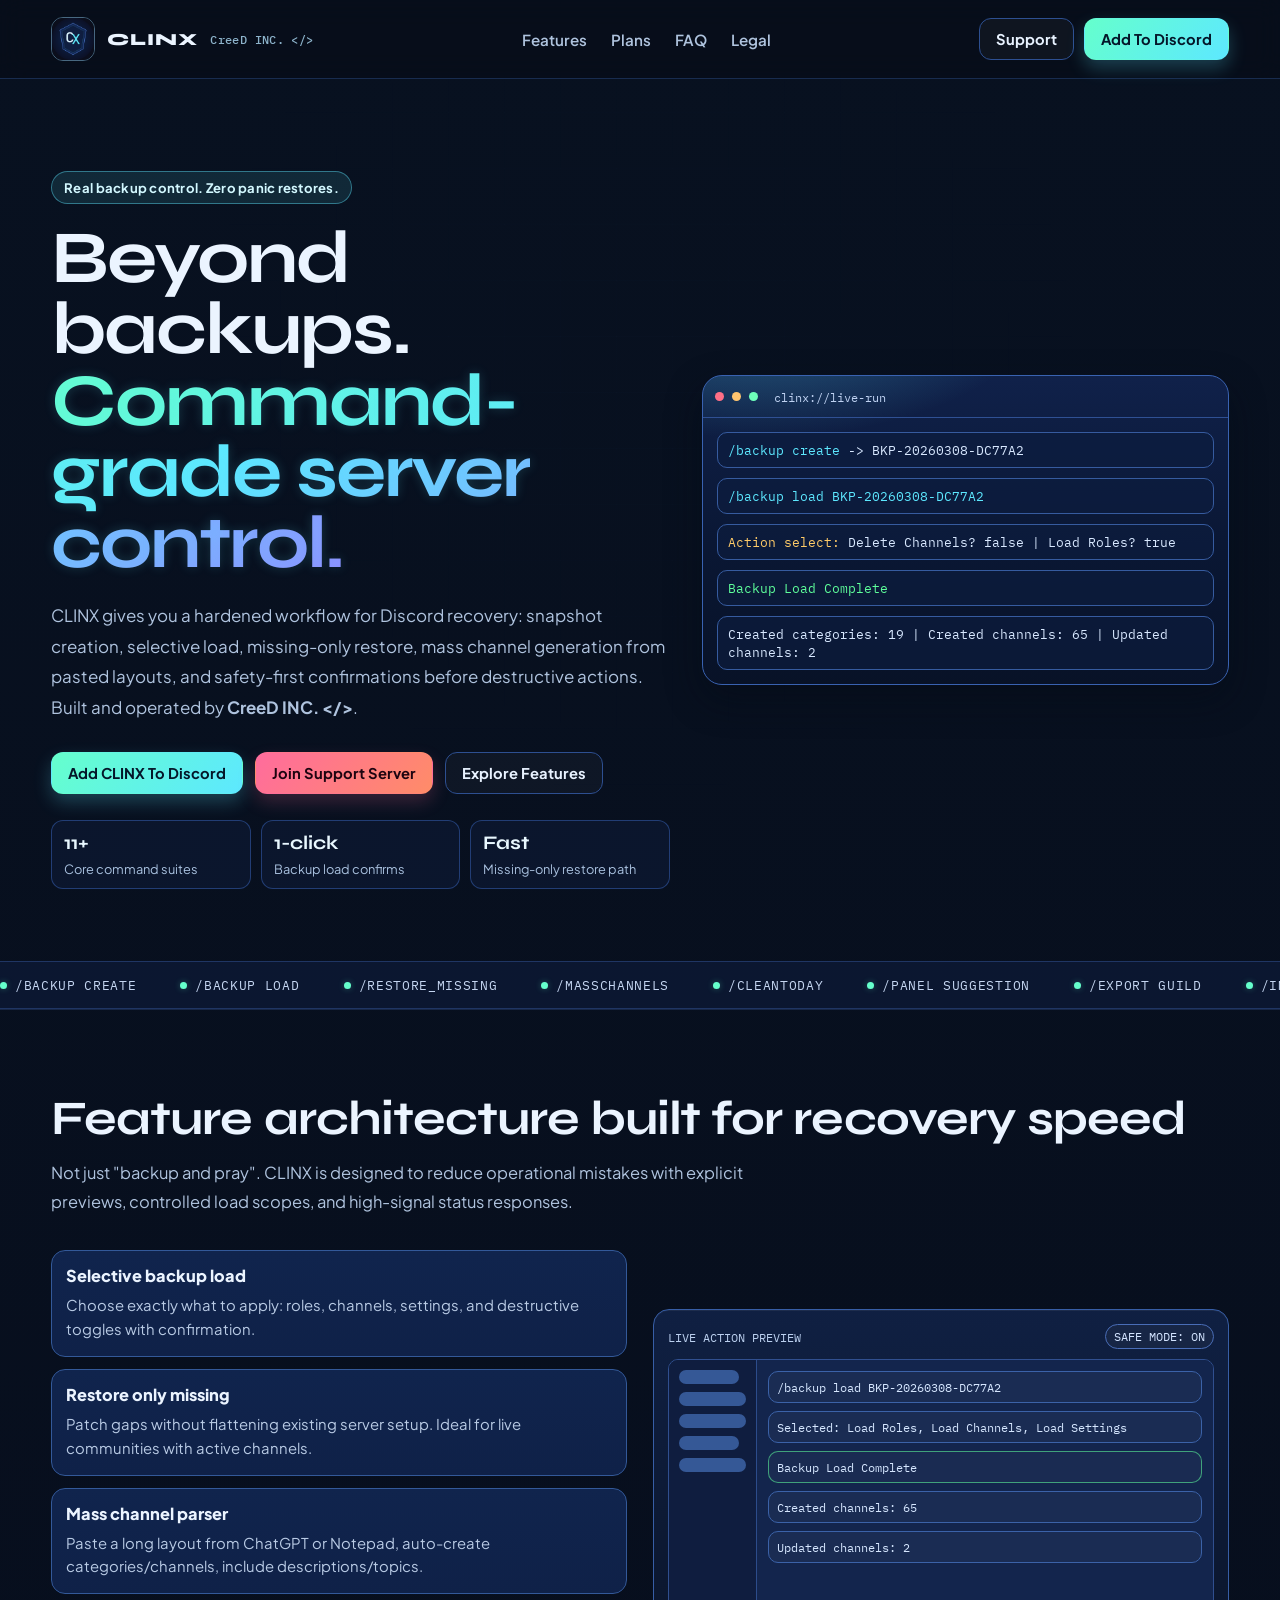
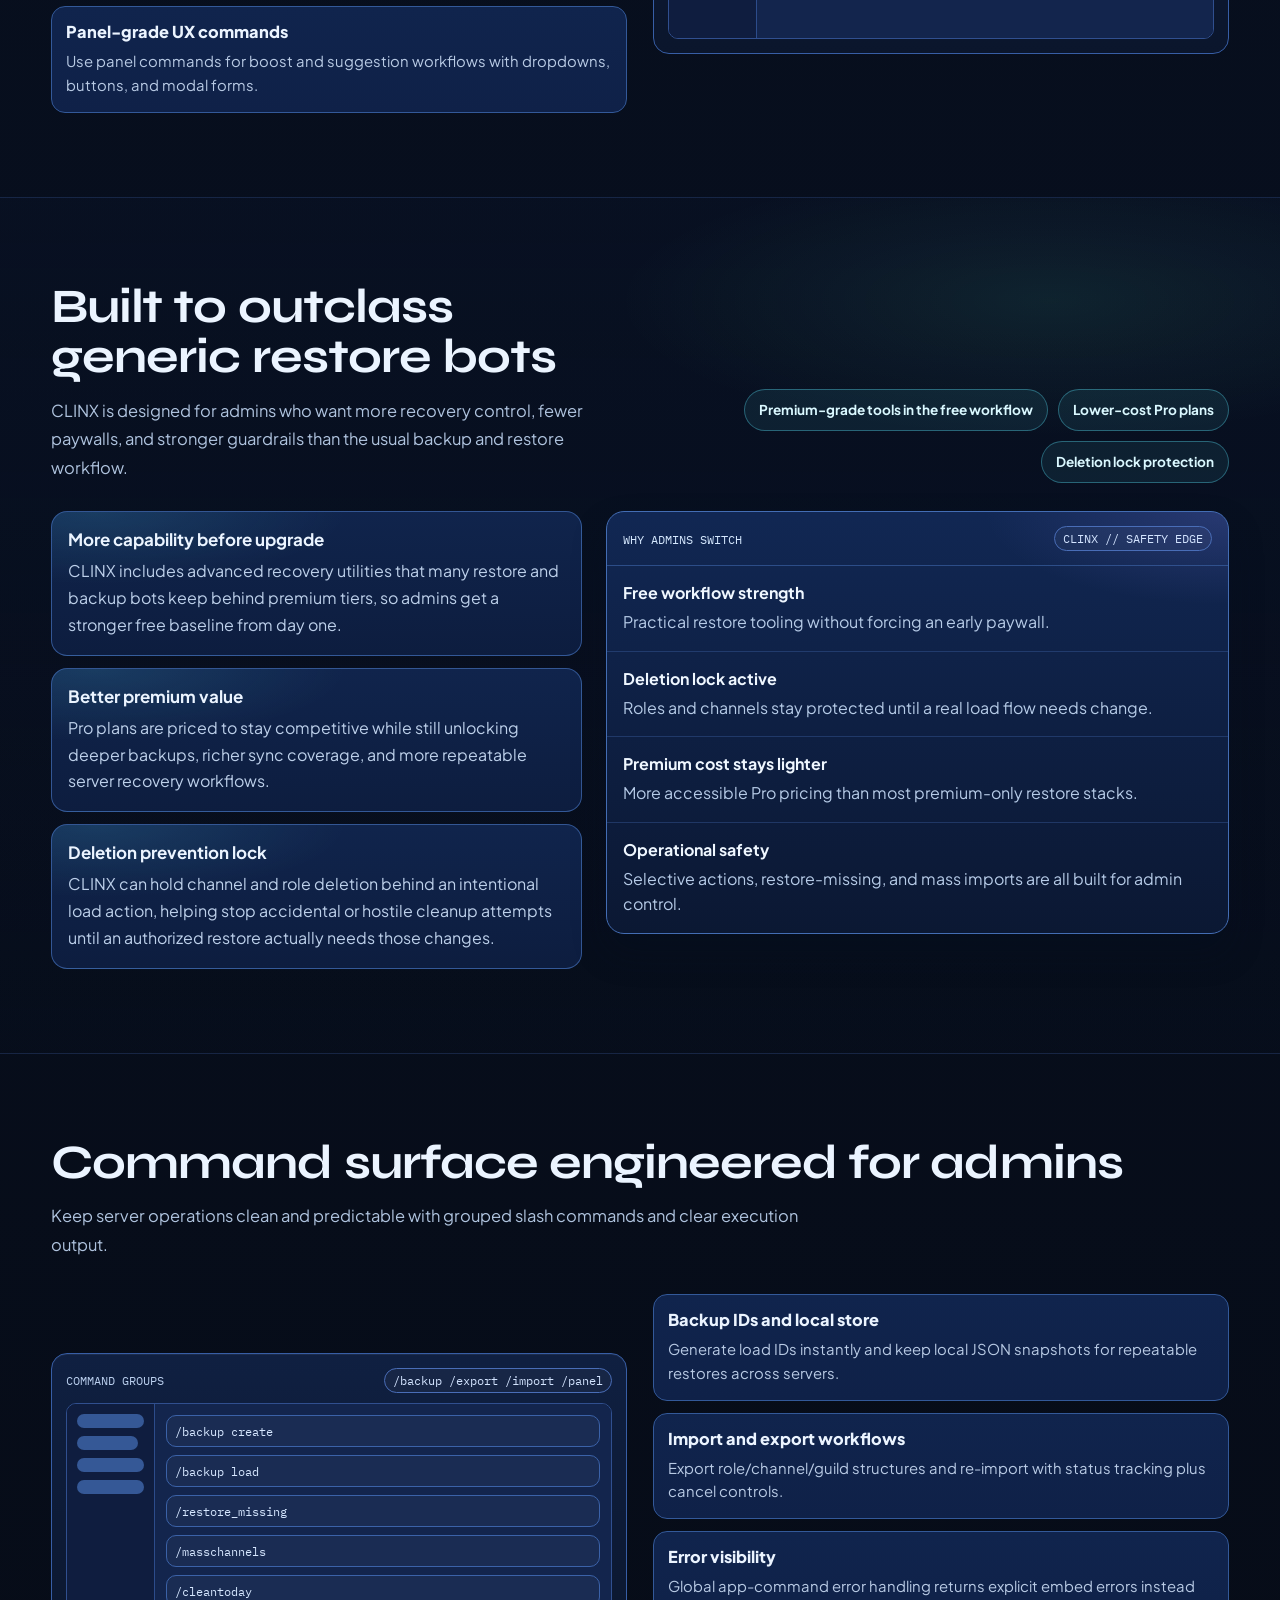
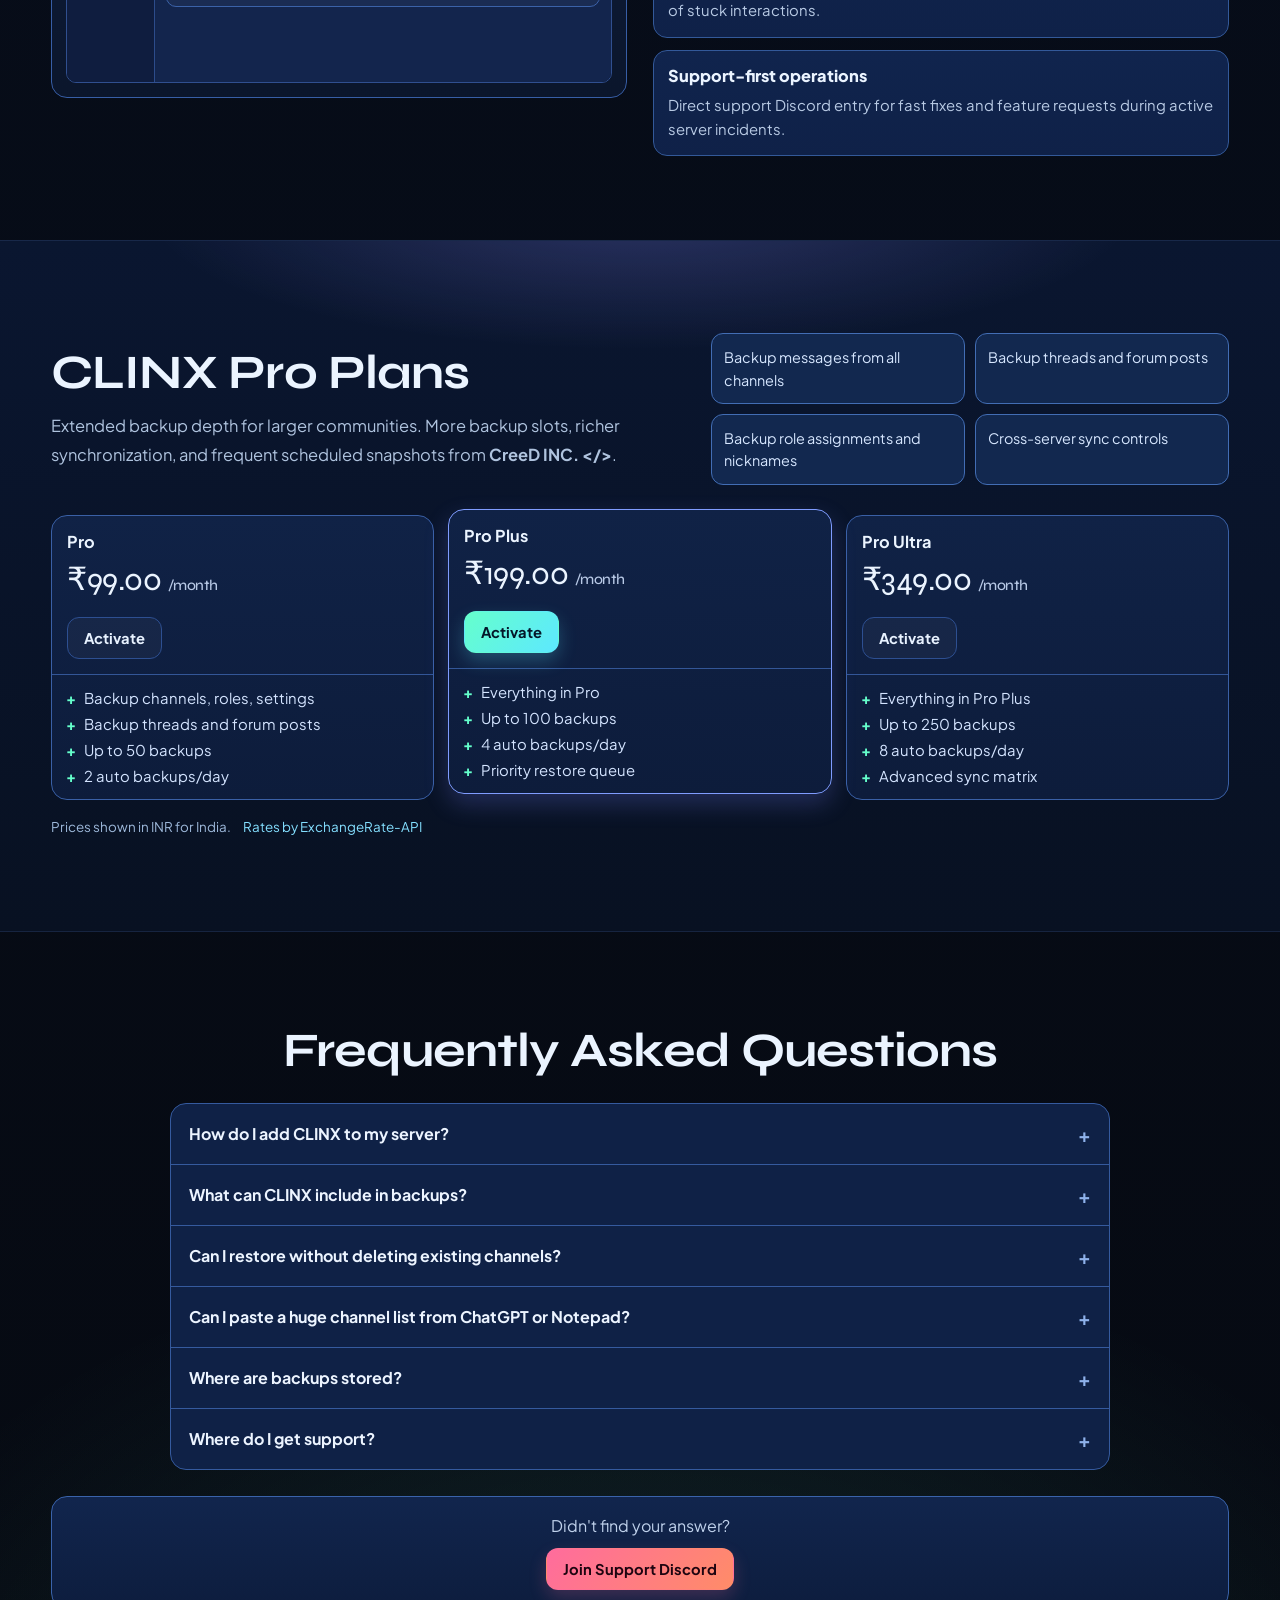
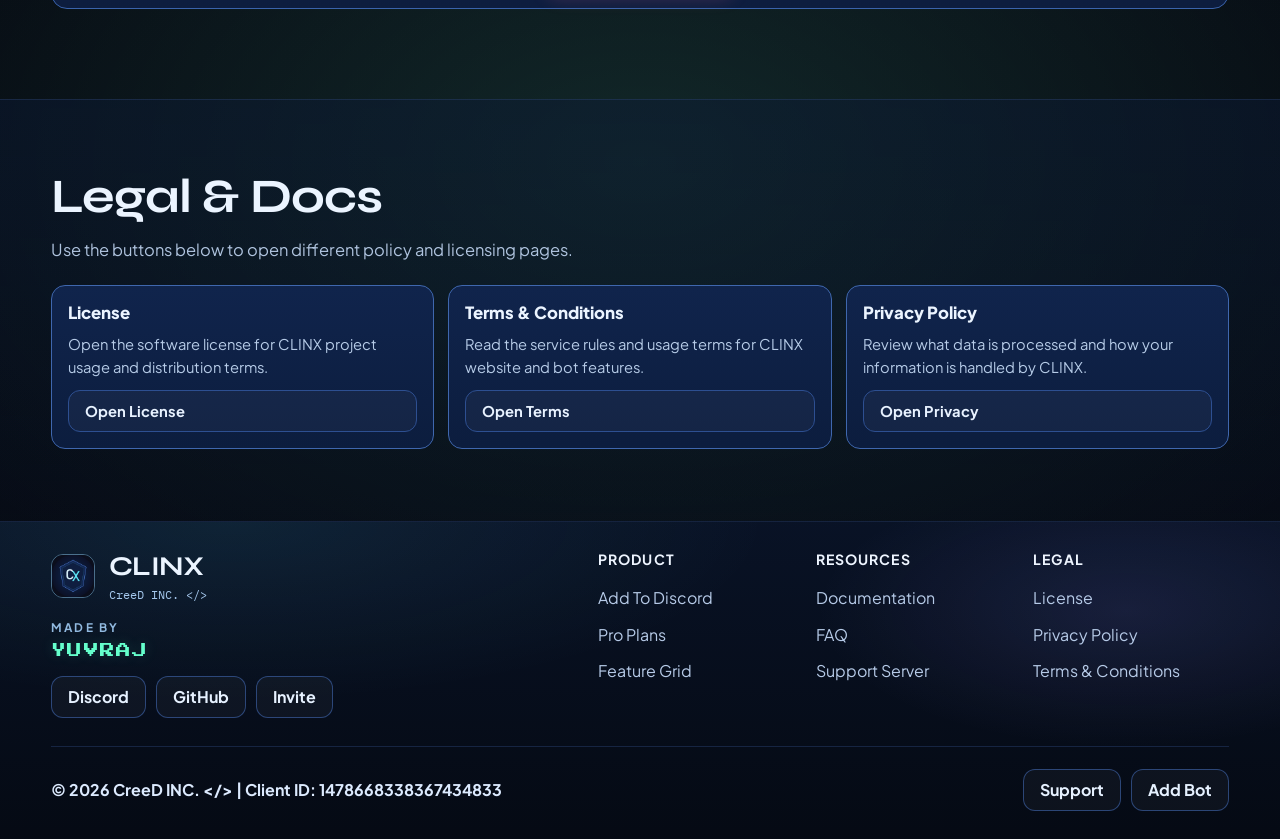
==== commit e988b178: "Localize plan pricing by visitor region" ====
--- a/website/index.html
+++ b/website/index.html
@@ -326,7 +326,7 @@
             <article class="plan">
               <div class="head">
                 <h3>Pro</h3>
-                <div class="price">â‚¹99.00 <span class="per">/month</span></div>
+                <div class="price">&#8377;99.00 <span class="per">/month</span></div>
                 <a class="btn" href="https://discord.gg/V6YEw2Wxcb" target="_blank" rel="noreferrer">Activate</a>
               </div>
               <div class="body">
@@ -340,7 +340,7 @@
             <article class="plan pro">
               <div class="head">
                 <h3>Pro Plus</h3>
-                <div class="price">â‚¹199.00 <span class="per">/month</span></div>
+                <div class="price">&#8377;199.00 <span class="per">/month</span></div>
                 <a class="btn primary" href="https://discord.gg/V6YEw2Wxcb" target="_blank" rel="noreferrer">Activate</a>
               </div>
               <div class="body">
@@ -354,7 +354,7 @@
             <article class="plan">
               <div class="head">
                 <h3>Pro Ultra</h3>
-                <div class="price">â‚¹349.00 <span class="per">/month</span></div>
+                <div class="price">&#8377;349.00 <span class="per">/month</span></div>
                 <a class="btn" href="https://discord.gg/V6YEw2Wxcb" target="_blank" rel="noreferrer">Activate</a>
               </div>
               <div class="body">
@@ -524,3 +524,4 @@
 
 
 
+
--- a/website/assets/css/site.css
+++ b/website/assets/css/site.css
@@ -806,10 +806,33 @@
       letter-spacing: -.015em;
     }
 
+    .price-amount {
+      display: inline-block;
+    }
+
     .per {
       color: #b8c9e6;
       font-size: .92rem;
       font-weight: 500;
+    }
+
+    .pricing-meta {
+      margin: 16px 0 0;
+      color: #9db8da;
+      font-size: .84rem;
+      line-height: 1.7;
+      display: flex;
+      flex-wrap: wrap;
+      gap: 8px 12px;
+      align-items: center;
+    }
+
+    .pricing-source {
+      color: #84dfff;
+    }
+
+    .pricing-source:hover {
+      color: #baf1ff;
     }
 
     .plan .body {
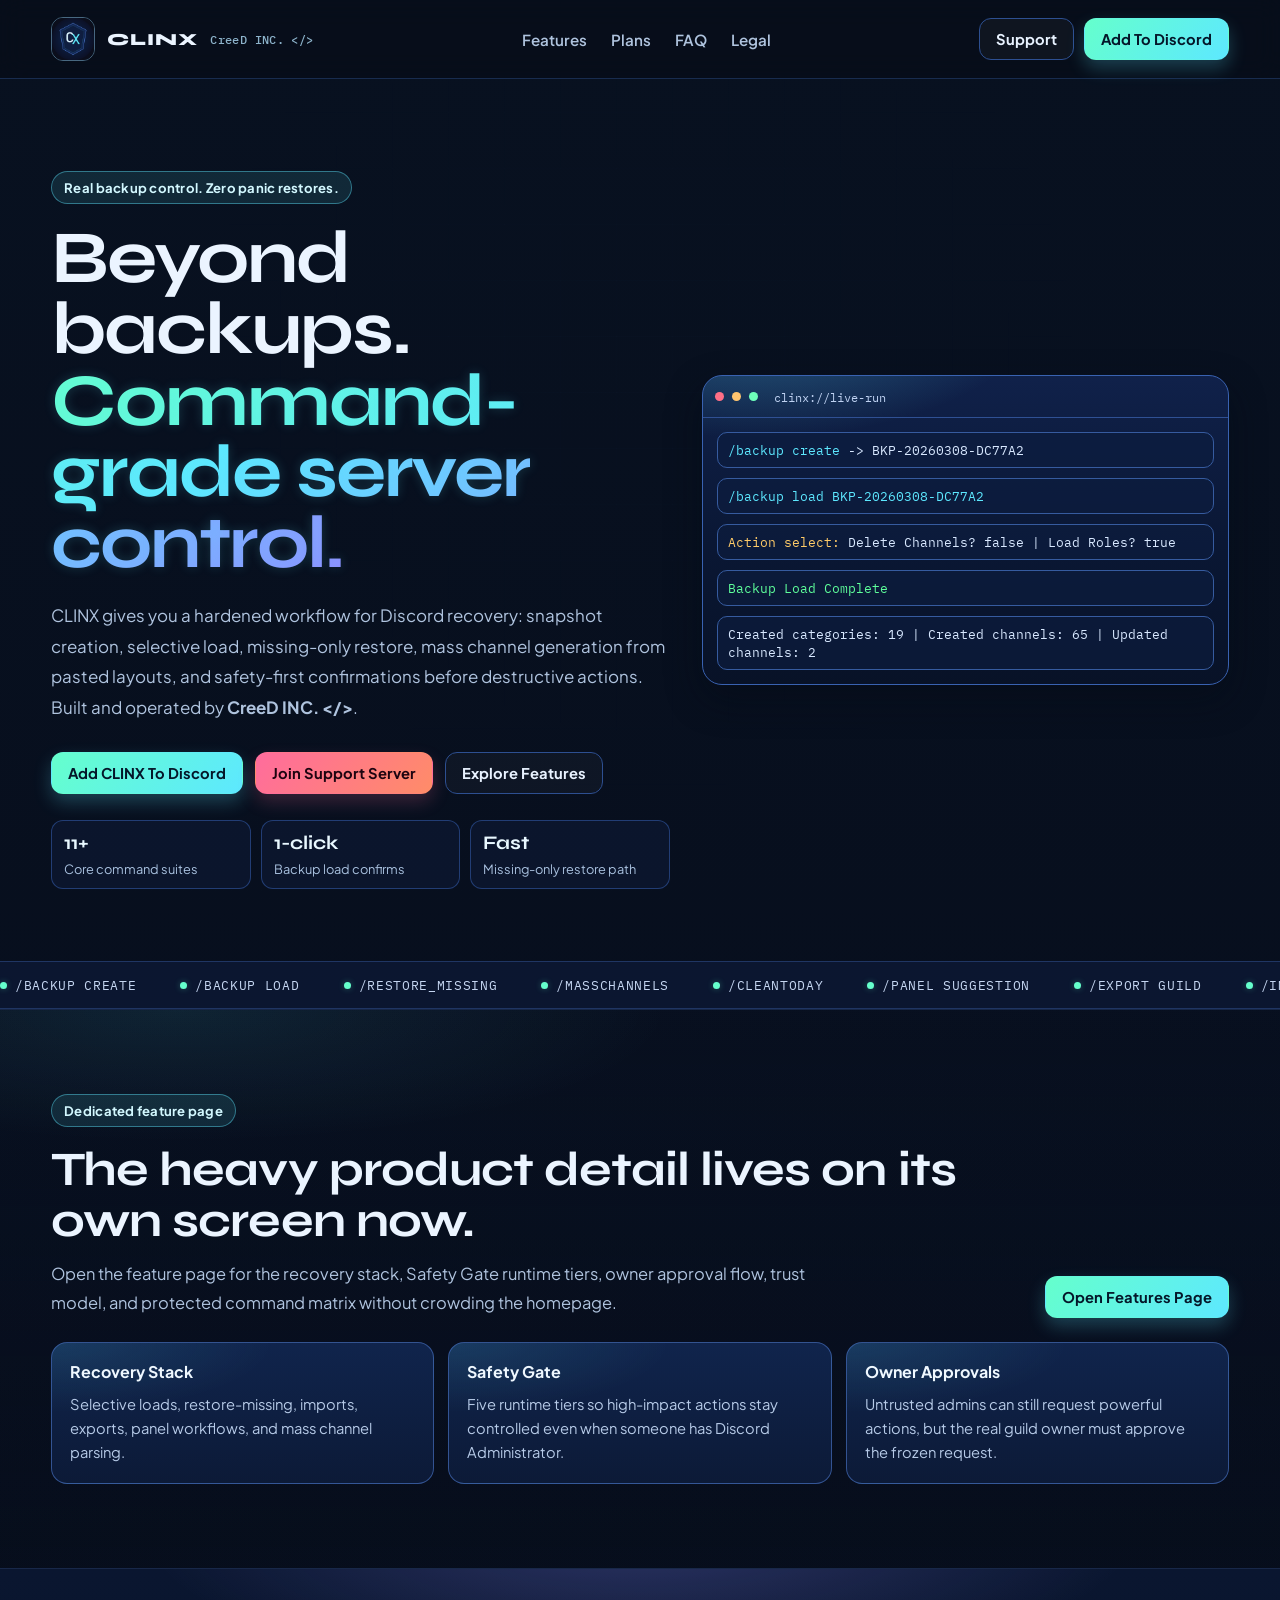
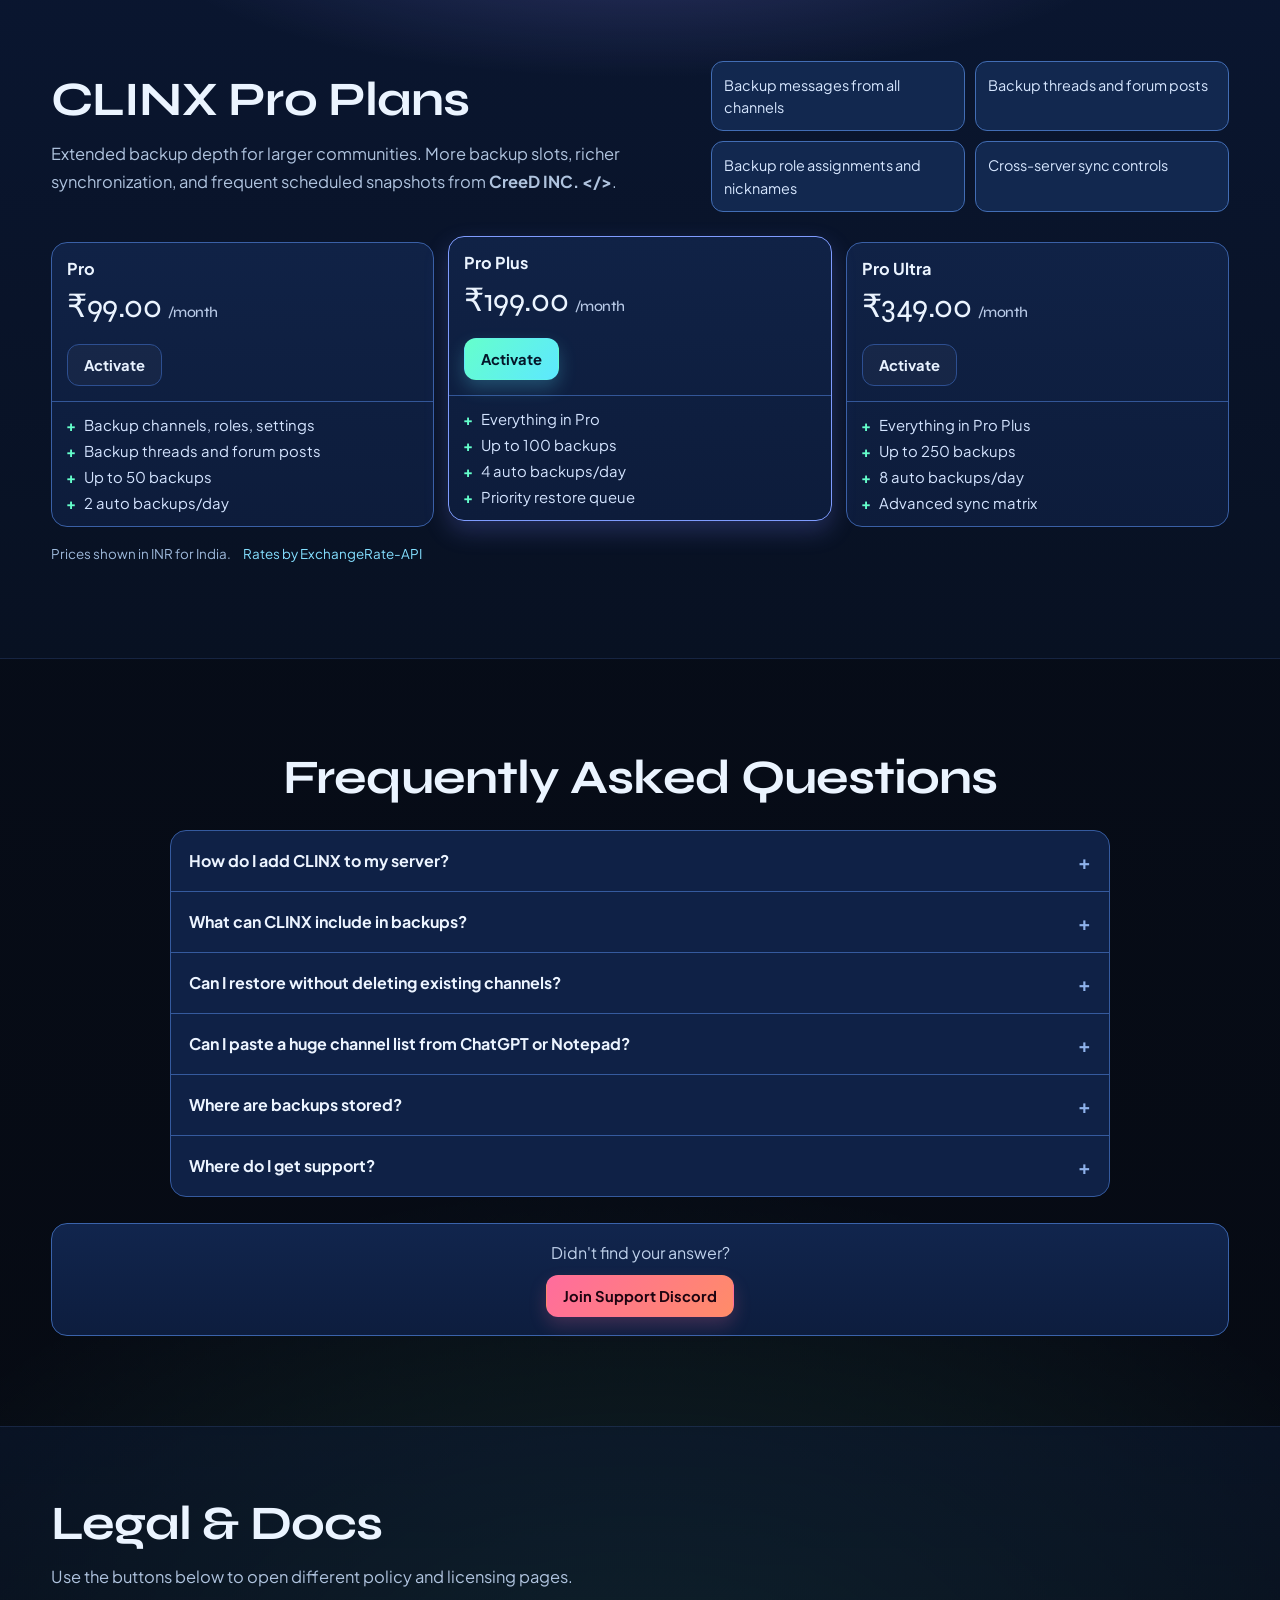
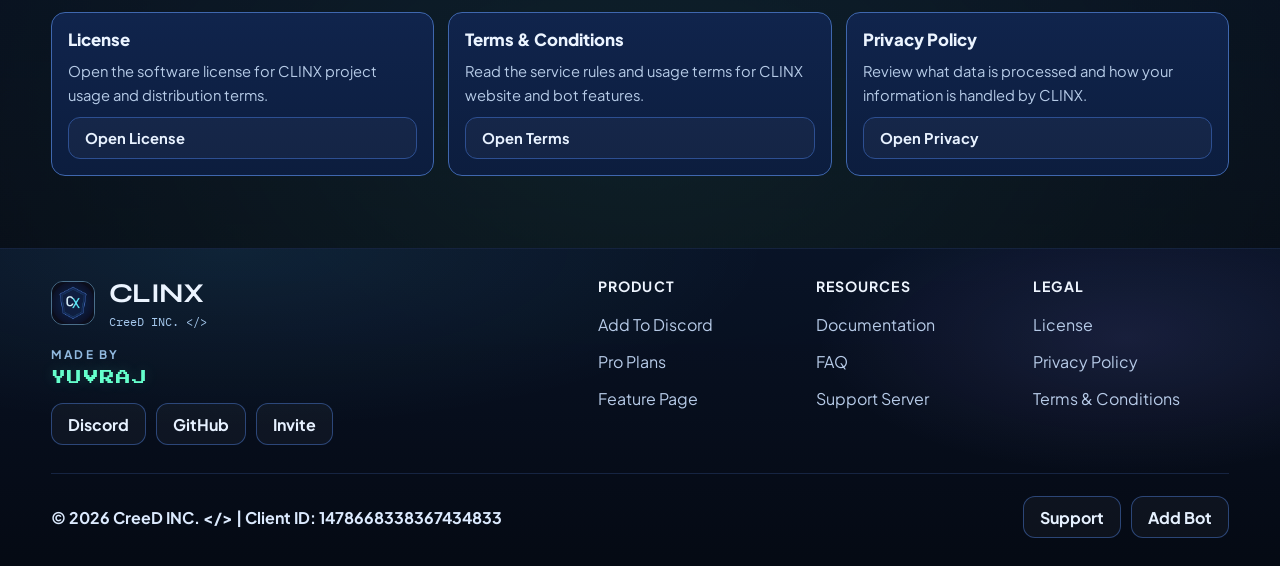
==== commit c0bfacb7: "Split features into a dedicated page" ====
--- a/website/index.html
+++ b/website/index.html
@@ -26,7 +26,7 @@
         </a>
 
         <nav class="nav-links" aria-label="Primary">
-          <a href="#features">Features</a>
+          <a href="./features.html" data-page-transition="true">Features</a>
           <a href="#premium">Plans</a>
           <a href="#faq">FAQ</a>
           <a href="#legal">Legal</a>
@@ -49,7 +49,7 @@
 
       <div class="container mobile-menu" id="mobile-menu" hidden>
         <nav class="mobile-links" aria-label="Mobile">
-          <a href="#features">Features</a>
+          <a href="./features.html" data-page-transition="true">Features</a>
           <a href="#premium">Plans</a>
           <a href="#faq">FAQ</a>
           <a href="#legal">Legal</a>
@@ -75,7 +75,7 @@
           <div class="hero-actions">
             <a class="btn primary" href="https://discord.com/oauth2/authorize?client_id=1478668338367434833&permissions=8&integration_type=0&scope=bot+applications.commands" target="_blank" rel="noreferrer">Add CLINX To Discord</a>
             <a class="btn hot" href="https://discord.gg/V6YEw2Wxcb" target="_blank" rel="noreferrer">Join Support Server</a>
-            <a class="btn" href="#features">Explore Features</a>
+            <a class="btn" href="./features.html" data-page-transition="true">Explore Features</a>
           </div>
 
           <div class="metrics">
@@ -123,182 +123,34 @@
         </div>
       </section>
 
-      <section class="section" id="features">
+      <section class="section feature-portal" id="feature-preview">
         <div class="container fade">
-          <h2 class="section-title">Feature architecture built for recovery speed</h2>
-          <p class="section-sub">
-            Not just "backup and pray". CLINX is designed to reduce operational mistakes with explicit previews,
-            controlled load scopes, and high-signal status responses.
-          </p>
-
-          <div class="split">
-            <div class="stack">
-              <article class="f-card">
-                <h3>Selective backup load</h3>
-                <p>Choose exactly what to apply: roles, channels, settings, and destructive toggles with confirmation.</p>
-              </article>
-              <article class="f-card">
-                <h3>Restore only missing</h3>
-                <p>Patch gaps without flattening existing server setup. Ideal for live communities with active channels.</p>
-              </article>
-              <article class="f-card">
-                <h3>Mass channel parser</h3>
-                <p>Paste a long layout from ChatGPT or Notepad, auto-create categories/channels, include descriptions/topics.</p>
-              </article>
-              <article class="f-card">
-                <h3>Panel-grade UX commands</h3>
-                <p>Use panel commands for boost and suggestion workflows with dropdowns, buttons, and modal forms.</p>
-              </article>
-            </div>
-
-            <article class="mock">
-              <div class="mock-head">
-                <span>LIVE ACTION PREVIEW</span>
-                <span class="chip">SAFE MODE: ON</span>
-              </div>
-              <div class="mock-grid">
-                <div class="left-rail">
-                  <div class="pill wide"></div>
-                  <div class="pill"></div>
-                  <div class="pill"></div>
-                  <div class="pill wide"></div>
-                  <div class="pill"></div>
-                </div>
-                <div class="chat">
-                  <div class="msg">/backup load BKP-20260308-DC77A2</div>
-                  <div class="msg">Selected: Load Roles, Load Channels, Load Settings</div>
-                  <div class="msg ok">Backup Load Complete</div>
-                  <div class="msg">Created channels: 65</div>
-                  <div class="msg">Updated channels: 2</div>
-                </div>
-              </div>
-            </article>
-          </div>
-        </div>
-      </section>
-
-      <section class="section advantage-zone">
-        <div class="container fade">
-          <div class="advantage-top">
+          <div class="feature-portal-head">
             <div>
-              <h2 class="section-title">Built to outclass generic restore bots</h2>
+              <div class="eyebrow">Dedicated feature page</div>
+              <h2 class="section-title">The heavy product detail lives on its own screen now.</h2>
               <p class="section-sub">
-                CLINX is designed for admins who want more recovery control, fewer paywalls,
-                and stronger guardrails than the usual backup and restore workflow.
+                Open the feature page for the recovery stack, Safety Gate runtime tiers, owner approval flow,
+                trust model, and protected command matrix without crowding the homepage.
               </p>
             </div>
 
-            <div class="advantage-badges">
-              <span class="advantage-badge">Premium-grade tools in the free workflow</span>
-              <span class="advantage-badge">Lower-cost Pro plans</span>
-              <span class="advantage-badge">Deletion lock protection</span>
-            </div>
-          </div>
-
-          <div class="advantage-grid">
-            <div class="stack">
-              <article class="advantage-card">
-                <h3>More capability before upgrade</h3>
-                <p>
-                  CLINX includes advanced recovery utilities that many restore and backup bots
-                  keep behind premium tiers, so admins get a stronger free baseline from day one.
-                </p>
-              </article>
-
-              <article class="advantage-card">
-                <h3>Better premium value</h3>
-                <p>
-                  Pro plans are priced to stay competitive while still unlocking deeper backups,
-                  richer sync coverage, and more repeatable server recovery workflows.
-                </p>
-              </article>
-
-              <article class="advantage-card">
-                <h3>Deletion prevention lock</h3>
-                <p>
-                  CLINX can hold channel and role deletion behind an intentional load action,
-                  helping stop accidental or hostile cleanup attempts until an authorized restore actually needs those changes.
-                </p>
-              </article>
-            </div>
-
-            <article class="guard-panel">
-              <div class="guard-head">
-                <span>WHY ADMINS SWITCH</span>
-                <span class="chip mono">CLINX // SAFETY EDGE</span>
-              </div>
-
-              <div class="guard-list">
-                <div class="guard-item">
-                  <b>Free workflow strength</b>
-                  <span>Practical restore tooling without forcing an early paywall.</span>
-                </div>
-                <div class="guard-item">
-                  <b>Deletion lock active</b>
-                  <span>Roles and channels stay protected until a real load flow needs change.</span>
-                </div>
-                <div class="guard-item">
-                  <b>Premium cost stays lighter</b>
-                  <span>More accessible Pro pricing than most premium-only restore stacks.</span>
-                </div>
-                <div class="guard-item">
-                  <b>Operational safety</b>
-                  <span>Selective actions, restore-missing, and mass imports are all built for admin control.</span>
-                </div>
-              </div>
-            </article>
-          </div>
-        </div>
-      </section>
-
-      <section class="section">
-        <div class="container fade">
-          <h2 class="section-title">Command surface engineered for admins</h2>
-          <p class="section-sub">
-            Keep server operations clean and predictable with grouped slash commands and clear execution output.
-          </p>
-
-          <div class="split">
-            <article class="mock">
-              <div class="mock-head">
-                <span>COMMAND GROUPS</span>
-                <span class="chip mono">/backup /export /import /panel</span>
-              </div>
-              <div class="mock-grid">
-                <div class="left-rail">
-                  <div class="pill"></div>
-                  <div class="pill wide"></div>
-                  <div class="pill"></div>
-                  <div class="pill"></div>
-                </div>
-                <div class="chat">
-                  <div class="msg">/backup create</div>
-                  <div class="msg">/backup load</div>
-                  <div class="msg">/restore_missing</div>
-                  <div class="msg">/masschannels</div>
-                  <div class="msg">/cleantoday</div>
-                </div>
-              </div>
-            </article>
-
-            <div class="stack">
-              <article class="f-card">
-                <h3>Backup IDs and local store</h3>
-                <p>Generate load IDs instantly and keep local JSON snapshots for repeatable restores across servers.</p>
-              </article>
-              <article class="f-card">
-                <h3>Import and export workflows</h3>
-                <p>Export role/channel/guild structures and re-import with status tracking plus cancel controls.</p>
-              </article>
-              <article class="f-card">
-                <h3>Error visibility</h3>
-                <p>Global app-command error handling returns explicit embed errors instead of stuck interactions.</p>
-              </article>
-              <article class="f-card">
-                <h3>Support-first operations</h3>
-                <p>Direct support Discord entry for fast fixes and feature requests during active server incidents.</p>
-              </article>
-            </div>
+            <a class="btn primary" href="./features.html" data-page-transition="true">Open Features Page</a>
+          </div>
+
+          <div class="feature-portal-grid">
+            <article class="portal-card">
+              <strong>Recovery Stack</strong>
+              <span>Selective loads, restore-missing, imports, exports, panel workflows, and mass channel parsing.</span>
+            </article>
+            <article class="portal-card">
+              <strong>Safety Gate</strong>
+              <span>Five runtime tiers so high-impact actions stay controlled even when someone has Discord Administrator.</span>
+            </article>
+            <article class="portal-card">
+              <strong>Owner Approvals</strong>
+              <span>Untrusted admins can still request powerful actions, but the real guild owner must approve the frozen request.</span>
+            </article>
           </div>
         </div>
       </section>
@@ -481,7 +333,7 @@
               <h3>Product</h3>
               <a href="https://discord.com/oauth2/authorize?client_id=1478668338367434833&permissions=8&integration_type=0&scope=bot+applications.commands" target="_blank" rel="noreferrer">Add To Discord</a>
               <a href="#premium">Pro Plans</a>
-              <a href="#features">Feature Grid</a>
+              <a href="./features.html" data-page-transition="true">Feature Page</a>
             </div>
 
             <div class="footer-column">
--- a/website/assets/css/site.css
+++ b/website/assets/css/site.css
@@ -69,6 +69,36 @@
         linear-gradient(180deg, #081120 0%, #070e1d 36%, #06090f 100%);
     }
 
+    body.page-enhanced {
+      background: #06090f;
+    }
+
+    body.page-enhanced .page {
+      opacity: 0;
+      transform: translateY(22px) scale(.986);
+      filter: blur(10px);
+      transition:
+        opacity .42s cubic-bezier(.22, 1, .36, 1),
+        transform .58s cubic-bezier(.22, 1, .36, 1),
+        filter .42s ease;
+    }
+
+    body.page-enhanced.page-ready .page {
+      opacity: 1;
+      transform: none;
+      filter: none;
+    }
+
+    body.page-enhanced.page-leaving {
+      pointer-events: none;
+    }
+
+    body.page-enhanced.page-leaving .page {
+      opacity: 0;
+      transform: translateY(28px) scale(.982);
+      filter: blur(12px);
+    }
+
     .page::before {
       content: "";
       position: fixed;
@@ -500,6 +530,59 @@
       align-items: center;
     }
 
+    .feature-portal {
+      background:
+        radial-gradient(820px 220px at 14% 0%, rgba(93,232,255,.09), transparent 60%),
+        linear-gradient(180deg, rgba(8, 17, 34, .34), rgba(8, 16, 31, .08));
+    }
+
+    .feature-portal-head {
+      display: flex;
+      justify-content: space-between;
+      align-items: end;
+      gap: 24px;
+    }
+
+    .feature-portal-head .btn {
+      flex-shrink: 0;
+    }
+
+    .feature-portal-grid {
+      margin-top: 24px;
+      display: grid;
+      grid-template-columns: repeat(3, minmax(0, 1fr));
+      gap: 14px;
+    }
+
+    .portal-card {
+      border: 1px solid rgba(67, 108, 183, .7);
+      border-radius: 16px;
+      background:
+        radial-gradient(380px 120px at 0% 0%, rgba(93,232,255,.12), transparent 58%),
+        linear-gradient(180deg, #10244c, #0c1a37);
+      padding: 18px;
+      display: grid;
+      gap: 10px;
+      transition: transform .24s ease, border-color .24s ease, box-shadow .24s ease;
+    }
+
+    .portal-card:hover {
+      transform: translateY(-4px);
+      border-color: #6ddcff;
+      box-shadow: 0 14px 28px rgba(10, 28, 59, .34);
+    }
+
+    .portal-card strong {
+      font-size: 1rem;
+      color: #eff8ff;
+    }
+
+    .portal-card span {
+      color: #b6cae7;
+      line-height: 1.65;
+      font-size: .92rem;
+    }
+
     .stack {
       display: grid;
       gap: 12px;
@@ -1170,6 +1253,7 @@
       .split,
       .advantage-top,
       .advantage-grid,
+      .feature-portal-head,
       .premium-top,
       .plans,
       .footer-top {
@@ -1185,6 +1269,15 @@
       }
 
       .legal-grid {
+        grid-template-columns: 1fr;
+      }
+
+      .feature-portal-head {
+        display: grid;
+        align-items: start;
+      }
+
+      .feature-portal-grid {
         grid-template-columns: 1fr;
       }
 
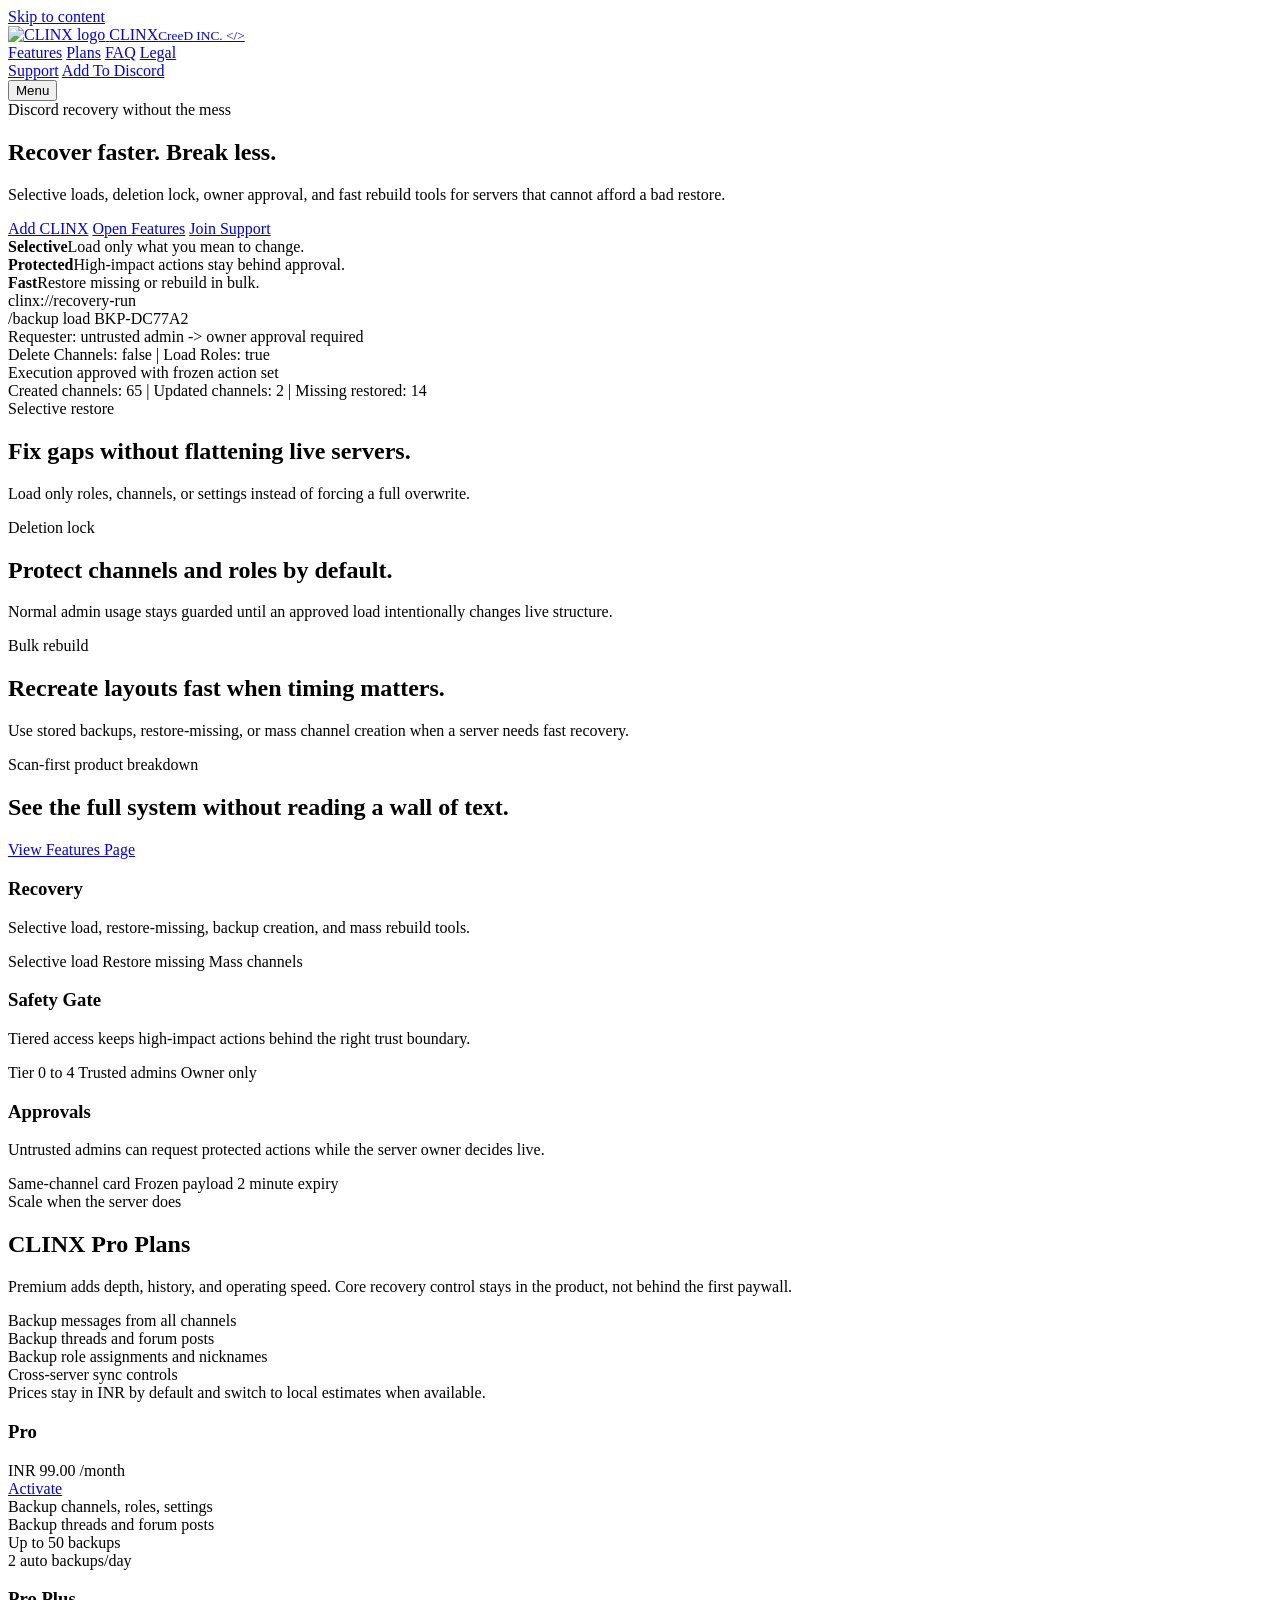
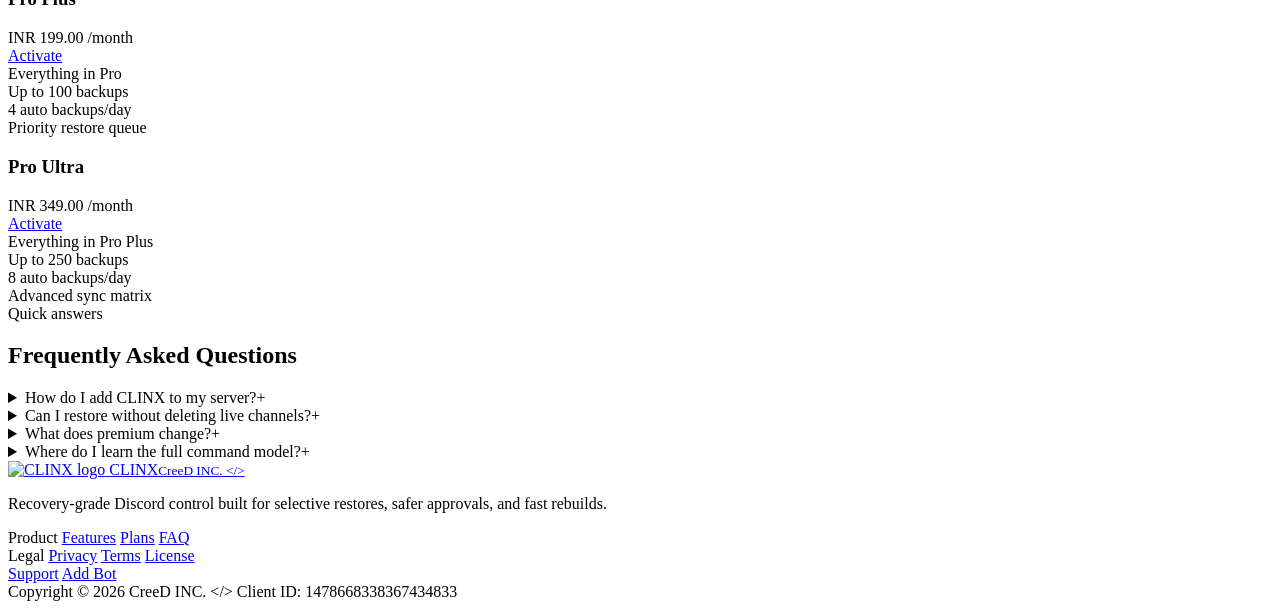
==== commit 6d0842f4: "Refresh website routes and tabbed features page" ====
--- a/website/index.html
+++ b/website/index.html
@@ -3,33 +3,34 @@
 <head>
   <meta charset="UTF-8" />
   <meta name="viewport" content="width=device-width, initial-scale=1.0" />
-  <title>CLINX | Discord Backup Supercontrol</title>
-  <meta name="description" content="CLINX is a high-speed Discord backup and restore platform with action previews, bulk channel creation, and admin-safe workflows." />
+  <title>CLINX | Discord Recovery Control</title>
+  <meta name="description" content="CLINX gives Discord admins selective loads, deletion lock, owner approval, and fast rebuild workflows without the clutter." />
   <meta name="theme-color" content="#081120" />
-  <meta property="og:title" content="CLINX | Discord Backup Supercontrol" />
-  <meta property="og:description" content="High-speed Discord backup and restore with selective loads, restore-missing, and mass channel generation." />
+  <meta property="og:title" content="CLINX | Discord Recovery Control" />
+  <meta property="og:description" content="Selective loads, owner approval, deletion lock, and fast rebuild workflows for Discord recovery." />
   <meta property="og:type" content="website" />
-  <meta name="twitter:card" content="summary" />
-  <meta name="twitter:title" content="CLINX | Discord Backup Supercontrol" />
-  <meta name="twitter:description" content="High-speed Discord backup and restore with selective loads, restore-missing, and mass channel generation." />
-  <link rel="icon" type="image/png" href="./assets/clinx-logo-option2-256.png" />
-  <link rel="stylesheet" href="./assets/css/site.css" />
+  <meta name="twitter:card" content="summary_large_image" />
+  <meta name="twitter:title" content="CLINX | Discord Recovery Control" />
+  <meta name="twitter:description" content="Selective loads, owner approval, deletion lock, and fast rebuild workflows for Discord recovery." />
+  <link rel="canonical" href="/" />
+  <link rel="icon" type="image/png" href="/assets/clinx-logo-option2-256.png" />
+  <link rel="stylesheet" href="/assets/css/site.css" />
 </head>
 <body>
   <a class="skip-link" href="#content">Skip to content</a>
-  <div class="page" id="top">
+  <div class="page page-home">
     <header class="topbar">
       <div class="container nav">
-        <a class="brand" href="#top">
-          <img class="brand-logo" src="./assets/clinx-logo-option2-256.png" alt="CLINX logo" />
+        <a class="brand" href="/">
+          <img class="brand-logo" src="/assets/clinx-logo-option2-256.png" alt="CLINX logo" />
           <span>CLINX</span><small>CreeD INC. &lt;/&gt;</small>
         </a>
 
         <nav class="nav-links" aria-label="Primary">
-          <a href="./features.html" data-page-transition="true">Features</a>
-          <a href="#premium">Plans</a>
-          <a href="#faq">FAQ</a>
-          <a href="#legal">Legal</a>
+          <a href="/features" data-page-transition="true">Features</a>
+          <a href="/#premium" data-section-link="premium" data-page-transition="true">Plans</a>
+          <a href="/#faq" data-section-link="faq" data-page-transition="true">FAQ</a>
+          <a href="/#legal" data-section-link="legal" data-page-transition="true">Legal</a>
         </nav>
 
         <div class="nav-actions">
@@ -49,10 +50,10 @@
 
       <div class="container mobile-menu" id="mobile-menu" hidden>
         <nav class="mobile-links" aria-label="Mobile">
-          <a href="./features.html" data-page-transition="true">Features</a>
-          <a href="#premium">Plans</a>
-          <a href="#faq">FAQ</a>
-          <a href="#legal">Legal</a>
+          <a href="/features" data-page-transition="true">Features</a>
+          <a href="/#premium" data-section-link="premium" data-page-transition="true">Plans</a>
+          <a href="/#faq" data-section-link="faq" data-page-transition="true">FAQ</a>
+          <a href="/#legal" data-section-link="legal" data-page-transition="true">Legal</a>
         </nav>
         <div class="mobile-actions">
           <a class="btn" href="https://discord.gg/V6YEw2Wxcb" target="_blank" rel="noreferrer">Support</a>
@@ -62,26 +63,24 @@
     </header>
 
     <main id="content">
-      <section class="container hero fade show">
-        <div>
-          <div class="eyebrow">Real backup control. Zero panic restores.</div>
-          <h1>Beyond backups. <span>Command-grade server control.</span></h1>
+      <section class="container hero hero-home fade show">
+        <div class="hero-copy">
+          <div class="eyebrow">Discord recovery without the mess</div>
+          <h1>Recover faster. <span>Break less.</span></h1>
           <p>
-            CLINX gives you a hardened workflow for Discord recovery: snapshot creation, selective load,
-            missing-only restore, mass channel generation from pasted layouts, and safety-first confirmations
-            before destructive actions. Built and operated by <strong>CreeD INC. &lt;/&gt;</strong>.
+            Selective loads, deletion lock, owner approval, and fast rebuild tools for servers that cannot afford a bad restore.
           </p>
 
           <div class="hero-actions">
-            <a class="btn primary" href="https://discord.com/oauth2/authorize?client_id=1478668338367434833&permissions=8&integration_type=0&scope=bot+applications.commands" target="_blank" rel="noreferrer">Add CLINX To Discord</a>
-            <a class="btn hot" href="https://discord.gg/V6YEw2Wxcb" target="_blank" rel="noreferrer">Join Support Server</a>
-            <a class="btn" href="./features.html" data-page-transition="true">Explore Features</a>
+            <a class="btn primary" href="https://discord.com/oauth2/authorize?client_id=1478668338367434833&permissions=8&integration_type=0&scope=bot+applications.commands" target="_blank" rel="noreferrer">Add CLINX</a>
+            <a class="btn" href="/features" data-page-transition="true">Open Features</a>
+            <a class="btn hot" href="https://discord.gg/V6YEw2Wxcb" target="_blank" rel="noreferrer">Join Support</a>
           </div>
 
           <div class="metrics">
-            <div class="metric"><b>11+</b><span>Core command suites</span></div>
-            <div class="metric"><b>1-click</b><span>Backup load confirms</span></div>
-            <div class="metric"><b>Fast</b><span>Missing-only restore path</span></div>
+            <div class="metric"><b>Selective</b><span>Load only what you mean to change.</span></div>
+            <div class="metric"><b>Protected</b><span>High-impact actions stay behind approval.</span></div>
+            <div class="metric"><b>Fast</b><span>Restore missing or rebuild in bulk.</span></div>
           </div>
         </div>
 
@@ -90,66 +89,79 @@
             <span class="d r"></span>
             <span class="d y"></span>
             <span class="d g"></span>
-            <span class="panel-title">clinx://live-run</span>
+            <span class="panel-title">clinx://recovery-run</span>
           </div>
           <div class="panel-body">
-            <div class="line"><span class="cmd">/backup create</span> -> BKP-20260308-DC77A2</div>
-            <div class="line"><span class="cmd">/backup load BKP-20260308-DC77A2</span></div>
-            <div class="line"><span class="warn">Action select:</span> Delete Channels? false | Load Roles? true</div>
-            <div class="line"><span class="ok">Backup Load Complete</span></div>
-            <div class="line">Created categories: 19 | Created channels: 65 | Updated channels: 2</div>
-          </div>
-        </div>
-      </section>
-
-      <section class="marquee-wrap">
-        <div class="marquee">
-          <span><i class="dot-mini"></i> /backup create</span>
-          <span><i class="dot-mini"></i> /backup load</span>
-          <span><i class="dot-mini"></i> /restore_missing</span>
-          <span><i class="dot-mini"></i> /masschannels</span>
-          <span><i class="dot-mini"></i> /cleantoday</span>
-          <span><i class="dot-mini"></i> /panel suggestion</span>
-          <span><i class="dot-mini"></i> /export guild</span>
-          <span><i class="dot-mini"></i> /import status</span>
-          <span><i class="dot-mini"></i> /backup create</span>
-          <span><i class="dot-mini"></i> /backup load</span>
-          <span><i class="dot-mini"></i> /restore_missing</span>
-          <span><i class="dot-mini"></i> /masschannels</span>
-          <span><i class="dot-mini"></i> /cleantoday</span>
-          <span><i class="dot-mini"></i> /panel suggestion</span>
-          <span><i class="dot-mini"></i> /export guild</span>
-          <span><i class="dot-mini"></i> /import status</span>
-        </div>
-      </section>
-
-      <section class="section feature-portal" id="feature-preview">
+            <div class="line"><span class="cmd">/backup load BKP-DC77A2</span></div>
+            <div class="line"><span class="warn">Requester:</span> untrusted admin -> owner approval required</div>
+            <div class="line"><span class="cmd">Delete Channels:</span> false | <span class="cmd">Load Roles:</span> true</div>
+            <div class="line"><span class="ok">Execution approved</span> with frozen action set</div>
+            <div class="line">Created channels: 65 | Updated channels: 2 | Missing restored: 14</div>
+          </div>
+          <div class="hero-orb hero-orb-a" aria-hidden="true"></div>
+          <div class="hero-orb hero-orb-b" aria-hidden="true"></div>
+        </div>
+      </section>
+
+      <section class="section proof-strip">
         <div class="container fade">
-          <div class="feature-portal-head">
+          <div class="proof-grid">
+            <article class="proof-card">
+              <span class="proof-label">Selective restore</span>
+              <h2>Fix gaps without flattening live servers.</h2>
+              <p>Load only roles, channels, or settings instead of forcing a full overwrite.</p>
+            </article>
+            <article class="proof-card">
+              <span class="proof-label">Deletion lock</span>
+              <h2>Protect channels and roles by default.</h2>
+              <p>Normal admin usage stays guarded until an approved load intentionally changes live structure.</p>
+            </article>
+            <article class="proof-card">
+              <span class="proof-label">Bulk rebuild</span>
+              <h2>Recreate layouts fast when timing matters.</h2>
+              <p>Use stored backups, restore-missing, or mass channel creation when a server needs fast recovery.</p>
+            </article>
+          </div>
+        </div>
+      </section>
+
+      <section class="section feature-portal">
+        <div class="container fade">
+          <div class="section-heading">
             <div>
-              <div class="eyebrow">Dedicated feature page</div>
-              <h2 class="section-title">The heavy product detail lives on its own screen now.</h2>
-              <p class="section-sub">
-                Open the feature page for the recovery stack, Safety Gate runtime tiers, owner approval flow,
-                trust model, and protected command matrix without crowding the homepage.
-              </p>
+              <div class="eyebrow ghost">Scan-first product breakdown</div>
+              <h2 class="section-title">See the full system without reading a wall of text.</h2>
             </div>
-
-            <a class="btn primary" href="./features.html" data-page-transition="true">Open Features Page</a>
-          </div>
-
-          <div class="feature-portal-grid">
-            <article class="portal-card">
-              <strong>Recovery Stack</strong>
-              <span>Selective loads, restore-missing, imports, exports, panel workflows, and mass channel parsing.</span>
-            </article>
-            <article class="portal-card">
-              <strong>Safety Gate</strong>
-              <span>Five runtime tiers so high-impact actions stay controlled even when someone has Discord Administrator.</span>
-            </article>
-            <article class="portal-card">
-              <strong>Owner Approvals</strong>
-              <span>Untrusted admins can still request powerful actions, but the real guild owner must approve the frozen request.</span>
+            <a class="btn primary" href="/features" data-page-transition="true">View Features Page</a>
+          </div>
+
+          <div class="gateway-grid">
+            <article class="gateway-card">
+              <h3>Recovery</h3>
+              <p>Selective load, restore-missing, backup creation, and mass rebuild tools.</p>
+              <div class="chip-row">
+                <span class="chip">Selective load</span>
+                <span class="chip">Restore missing</span>
+                <span class="chip">Mass channels</span>
+              </div>
+            </article>
+            <article class="gateway-card">
+              <h3>Safety Gate</h3>
+              <p>Tiered access keeps high-impact actions behind the right trust boundary.</p>
+              <div class="chip-row">
+                <span class="chip">Tier 0 to 4</span>
+                <span class="chip">Trusted admins</span>
+                <span class="chip">Owner only</span>
+              </div>
+            </article>
+            <article class="gateway-card">
+              <h3>Approvals</h3>
+              <p>Untrusted admins can request protected actions while the server owner decides live.</p>
+              <div class="chip-row">
+                <span class="chip">Same-channel card</span>
+                <span class="chip">Frozen payload</span>
+                <span class="chip">2 minute expiry</span>
+              </div>
             </article>
           </div>
         </div>
@@ -159,10 +171,10 @@
         <div class="container fade">
           <div class="premium-top">
             <div>
+              <div class="eyebrow ghost">Scale when the server does</div>
               <h2 class="section-title">CLINX Pro Plans</h2>
               <p class="section-sub">
-                Extended backup depth for larger communities. More backup slots, richer synchronization,
-                and frequent scheduled snapshots from <strong>CreeD INC. &lt;/&gt;</strong>.
+                Premium adds depth, history, and operating speed. Core recovery control stays in the product, not behind the first paywall.
               </p>
             </div>
 
@@ -174,11 +186,18 @@
             </div>
           </div>
 
+          <div class="pricing-bar">
+            <span class="pricing-note" data-pricing-note>Prices stay in INR by default and switch to local estimates when available.</span>
+          </div>
+
           <div class="plans">
             <article class="plan">
               <div class="head">
                 <h3>Pro</h3>
-                <div class="price">&#8377;99.00 <span class="per">/month</span></div>
+                <div class="price" data-plan-price="pro" data-price-inr="99">
+                  <span data-price-value>INR 99.00</span>
+                  <span class="per">/month</span>
+                </div>
                 <a class="btn" href="https://discord.gg/V6YEw2Wxcb" target="_blank" rel="noreferrer">Activate</a>
               </div>
               <div class="body">
@@ -192,7 +211,10 @@
             <article class="plan pro">
               <div class="head">
                 <h3>Pro Plus</h3>
-                <div class="price">&#8377;199.00 <span class="per">/month</span></div>
+                <div class="price" data-plan-price="pro_plus" data-price-inr="199">
+                  <span data-price-value>INR 199.00</span>
+                  <span class="per">/month</span>
+                </div>
                 <a class="btn primary" href="https://discord.gg/V6YEw2Wxcb" target="_blank" rel="noreferrer">Activate</a>
               </div>
               <div class="body">
@@ -206,7 +228,10 @@
             <article class="plan">
               <div class="head">
                 <h3>Pro Ultra</h3>
-                <div class="price">&#8377;349.00 <span class="per">/month</span></div>
+                <div class="price" data-plan-price="pro_ultra" data-price-inr="349">
+                  <span data-price-value>INR 349.00</span>
+                  <span class="per">/month</span>
+                </div>
                 <a class="btn" href="https://discord.gg/V6YEw2Wxcb" target="_blank" rel="noreferrer">Activate</a>
               </div>
               <div class="body">
@@ -222,149 +247,90 @@
 
       <section class="faq" id="faq">
         <div class="container fade">
-          <h2 class="faq-title">Frequently Asked Questions</h2>
+          <div class="section-heading center">
+            <div>
+              <div class="eyebrow ghost">Quick answers</div>
+              <h2 class="faq-title">Frequently Asked Questions</h2>
+            </div>
+          </div>
+
           <div class="faq-list">
             <details class="faq-item">
               <summary class="faq-q"><span>How do I add CLINX to my server?</span><span>+</span></summary>
               <div class="faq-a">
                 <div class="faq-a-inner">
-                  <p>Click any Add To Discord button on this page and authorize CLINX using your server admin account.</p>
+                  <p>Use any Add To Discord button on this site and authorize CLINX with the server you manage.</p>
                 </div>
               </div>
             </details>
             <details class="faq-item">
-              <summary class="faq-q"><span>What can CLINX include in backups?</span><span>+</span></summary>
+              <summary class="faq-q"><span>Can I restore without deleting live channels?</span><span>+</span></summary>
               <div class="faq-a">
                 <div class="faq-a-inner">
-                  <p>Roles, categories, channels, permission overwrites, and selected server configuration values.</p>
+                  <p>Yes. Merge-style load paths and restore-missing workflows are built for that exact case.</p>
                 </div>
               </div>
             </details>
             <details class="faq-item">
-              <summary class="faq-q"><span>Can I restore without deleting existing channels?</span><span>+</span></summary>
+              <summary class="faq-q"><span>What does premium change?</span><span>+</span></summary>
               <div class="faq-a">
                 <div class="faq-a-inner">
-                  <p>Yes. Use restore-missing mode or keep destructive options disabled during backup load selection.</p>
+                  <p>Premium focuses on scale, deeper history, richer sync, and faster backup cadence instead of basic safety controls.</p>
                 </div>
               </div>
             </details>
             <details class="faq-item">
-              <summary class="faq-q"><span>Can I paste a huge channel list from ChatGPT or Notepad?</span><span>+</span></summary>
+              <summary class="faq-q"><span>Where do I learn the full command model?</span><span>+</span></summary>
               <div class="faq-a">
                 <div class="faq-a-inner">
-                  <p>Yes. Use <code>/masschannels</code> with category headers plus optional channel descriptions or topics.</p>
+                  <p>Open the Features page for the short tabbed breakdown of recovery, safety tiers, approvals, and command access.</p>
                 </div>
               </div>
             </details>
-            <details class="faq-item">
-              <summary class="faq-q"><span>Where are backups stored?</span><span>+</span></summary>
-              <div class="faq-a">
-                <div class="faq-a-inner">
-                  <p>Current restore workflows store JSON backup snapshots locally so you can reuse backup IDs and run repeatable loads.</p>
-                </div>
-              </div>
-            </details>
-            <details class="faq-item">
-              <summary class="faq-q"><span>Where do I get support?</span><span>+</span></summary>
-              <div class="faq-a">
-                <div class="faq-a-inner">
-                  <p>Join the support server here: <a href="https://discord.gg/V6YEw2Wxcb" target="_blank" rel="noreferrer">discord.gg/V6YEw2Wxcb</a>.</p>
-                </div>
-              </div>
-            </details>
-          </div>
-
-          <div class="cta-panel">
-            <p>Didn't find your answer?</p>
-            <a class="btn hot" href="https://discord.gg/V6YEw2Wxcb" target="_blank" rel="noreferrer">Join Support Discord</a>
-          </div>
-        </div>
-      </section>
-
-      <section class="legal" id="legal">
-        <div class="container fade">
-          <h2 class="section-title">Legal & Docs</h2>
-          <p class="section-sub">Use the buttons below to open different policy and licensing pages.</p>
-          <div class="legal-grid">
-            <article class="legal-card">
-              <h3>License</h3>
-              <p>Open the software license for CLINX project usage and distribution terms.</p>
-              <a class="btn" href="./license.html">Open License</a>
-            </article>
-            <article class="legal-card">
-              <h3>Terms & Conditions</h3>
-              <p>Read the service rules and usage terms for CLINX website and bot features.</p>
-              <a class="btn" href="./terms.html">Open Terms</a>
-            </article>
-            <article class="legal-card">
-              <h3>Privacy Policy</h3>
-              <p>Review what data is processed and how your information is handled by CLINX.</p>
-              <a class="btn" href="./privacy.html">Open Privacy</a>
-            </article>
           </div>
         </div>
       </section>
     </main>
 
-    <footer class="site-footer">
+    <footer class="site-footer" id="legal">
       <div class="container footer-shell">
-        <div class="footer-top">
-          <div class="footer-brand-block">
-            <a class="footer-logo" href="#top">
-              <img class="brand-logo" src="./assets/clinx-logo-option2-256.png" alt="CLINX logo" />
-              <span>
-                <strong>CLINX</strong>
-                <small>CreeD INC. &lt;/&gt;</small>
-              </span>
-            </a>
-            <div class="footer-creator">
-              <span class="footer-created-label">Made by</span>
-              <span class="footer-created-name">YUVRAJ</span>
-            </div>
-            <div class="footer-socials">
-              <a class="footer-chip" href="https://discord.gg/V6YEw2Wxcb" target="_blank" rel="noreferrer">Discord</a>
-              <a class="footer-chip" href="https://github.com/creedincdev-op/clinx-restore-bot" target="_blank" rel="noreferrer">GitHub</a>
-              <a class="footer-chip" href="https://discord.com/oauth2/authorize?client_id=1478668338367434833&permissions=8&integration_type=0&scope=bot+applications.commands" target="_blank" rel="noreferrer">Invite</a>
-            </div>
-          </div>
-
-          <div class="footer-columns">
-            <div class="footer-column">
-              <h3>Product</h3>
-              <a href="https://discord.com/oauth2/authorize?client_id=1478668338367434833&permissions=8&integration_type=0&scope=bot+applications.commands" target="_blank" rel="noreferrer">Add To Discord</a>
-              <a href="#premium">Pro Plans</a>
-              <a href="./features.html" data-page-transition="true">Feature Page</a>
-            </div>
-
-            <div class="footer-column">
-              <h3>Resources</h3>
-              <a href="https://github.com/creedincdev-op/clinx-restore-bot#readme" target="_blank" rel="noreferrer">Documentation</a>
-              <a href="#faq">FAQ</a>
-              <a href="https://discord.gg/V6YEw2Wxcb" target="_blank" rel="noreferrer">Support Server</a>
-            </div>
-
-            <div class="footer-column">
-              <h3>Legal</h3>
-              <a href="./license.html">License</a>
-              <a href="./privacy.html">Privacy Policy</a>
-              <a href="./terms.html">Terms & Conditions</a>
-            </div>
-          </div>
-        </div>
-
-        <div class="footer-bottom">
-          <p class="footer-copy">&copy; 2026 CreeD INC. &lt;/&gt; | Client ID: 1478668338367434833</p>
-
-          <div class="footer-actions">
-            <a class="footer-ghost" href="https://discord.gg/V6YEw2Wxcb" target="_blank" rel="noreferrer">Support</a>
-            <a class="footer-ghost" href="https://discord.com/oauth2/authorize?client_id=1478668338367434833&permissions=8&integration_type=0&scope=bot+applications.commands" target="_blank" rel="noreferrer">Add Bot</a>
-          </div>
-        </div>
+        <div class="footer-brand">
+          <a class="brand" href="/">
+            <img class="brand-logo" src="/assets/clinx-logo-option2-256.png" alt="CLINX logo" />
+            <span>CLINX</span><small>CreeD INC. &lt;/&gt;</small>
+          </a>
+          <p>Recovery-grade Discord control built for selective restores, safer approvals, and fast rebuilds.</p>
+        </div>
+
+        <div class="footer-links">
+          <div class="footer-column">
+            <span class="footer-label">Product</span>
+            <a href="/features" data-page-transition="true">Features</a>
+            <a href="/#premium" data-section-link="premium" data-page-transition="true">Plans</a>
+            <a href="/#faq" data-section-link="faq" data-page-transition="true">FAQ</a>
+          </div>
+          <div class="footer-column">
+            <span class="footer-label">Legal</span>
+            <a href="/privacy" data-page-transition="true">Privacy</a>
+            <a href="/terms" data-page-transition="true">Terms</a>
+            <a href="/license" data-page-transition="true">License</a>
+          </div>
+        </div>
+
+        <div class="footer-actions">
+          <a class="btn" href="https://discord.gg/V6YEw2Wxcb" target="_blank" rel="noreferrer">Support</a>
+          <a class="btn primary" href="https://discord.com/oauth2/authorize?client_id=1478668338367434833&permissions=8&integration_type=0&scope=bot+applications.commands" target="_blank" rel="noreferrer">Add Bot</a>
+        </div>
+      </div>
+
+      <div class="container footer-mini">
+        <span>Copyright &copy; 2026 CreeD INC. &lt;/&gt;</span>
+        <span class="mono">Client ID: 1478668338367434833</span>
       </div>
     </footer>
   </div>
 
-  <script defer src="./assets/js/site.js"></script>
+  <script defer src="/assets/js/site.js"></script>
   <script>
     window.va = window.va || function () { (window.vaq = window.vaq || []).push(arguments); };
   </script>
@@ -372,8 +338,3 @@
   <script defer src="/_vercel/speed-insights/script.js"></script>
 </body>
 </html>
-
-
-
-
-
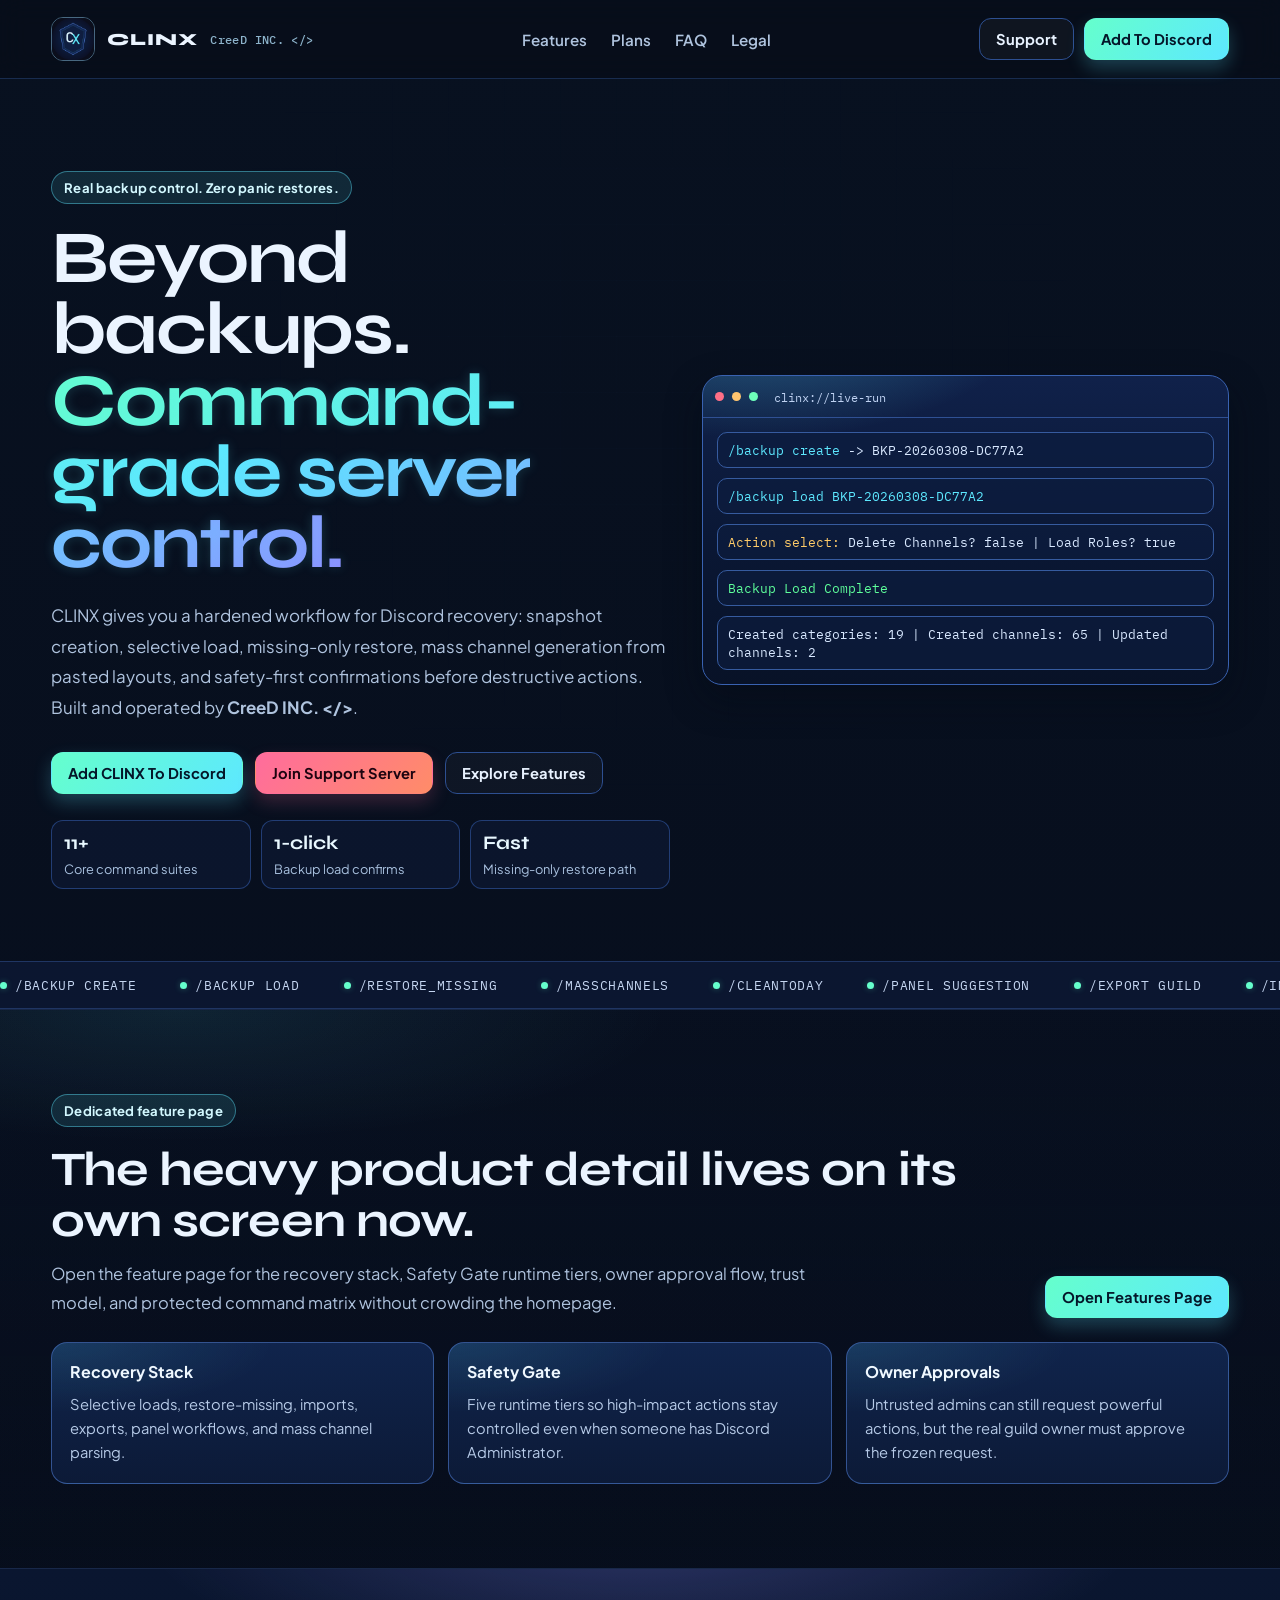
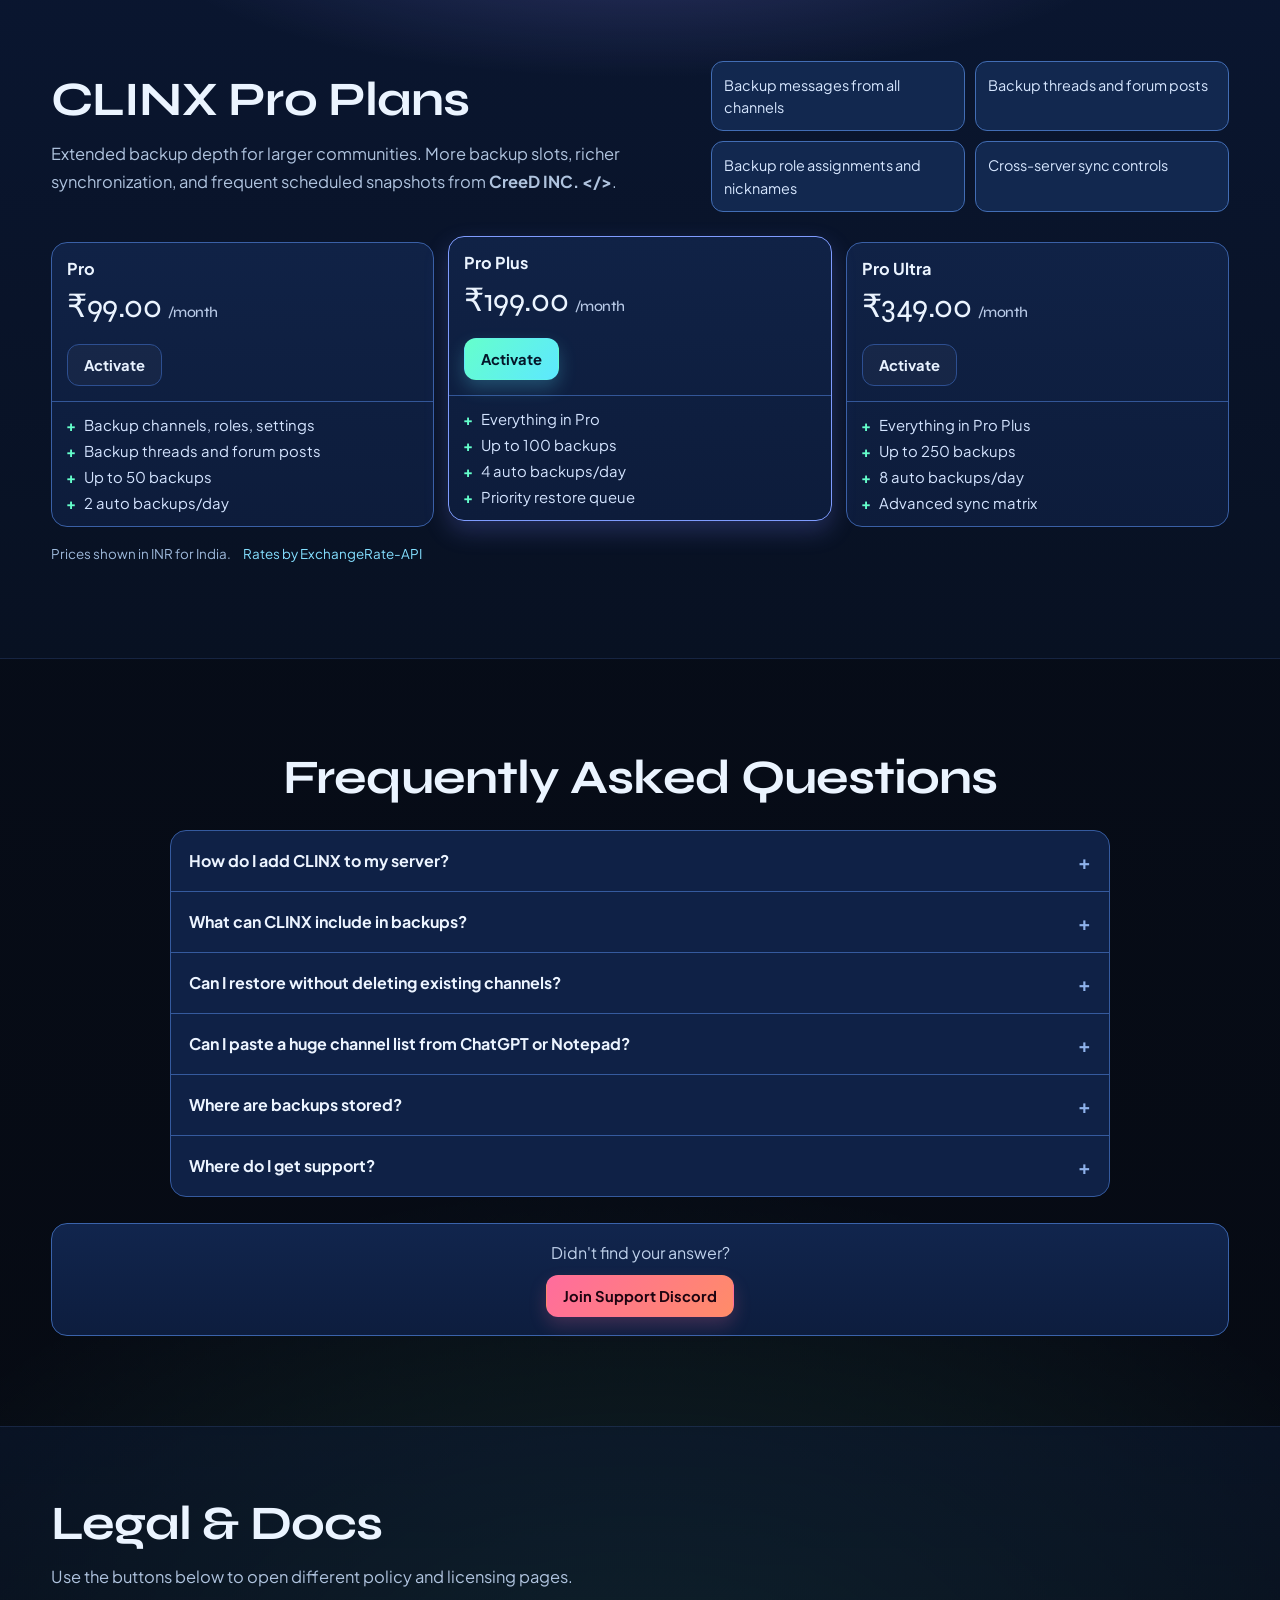
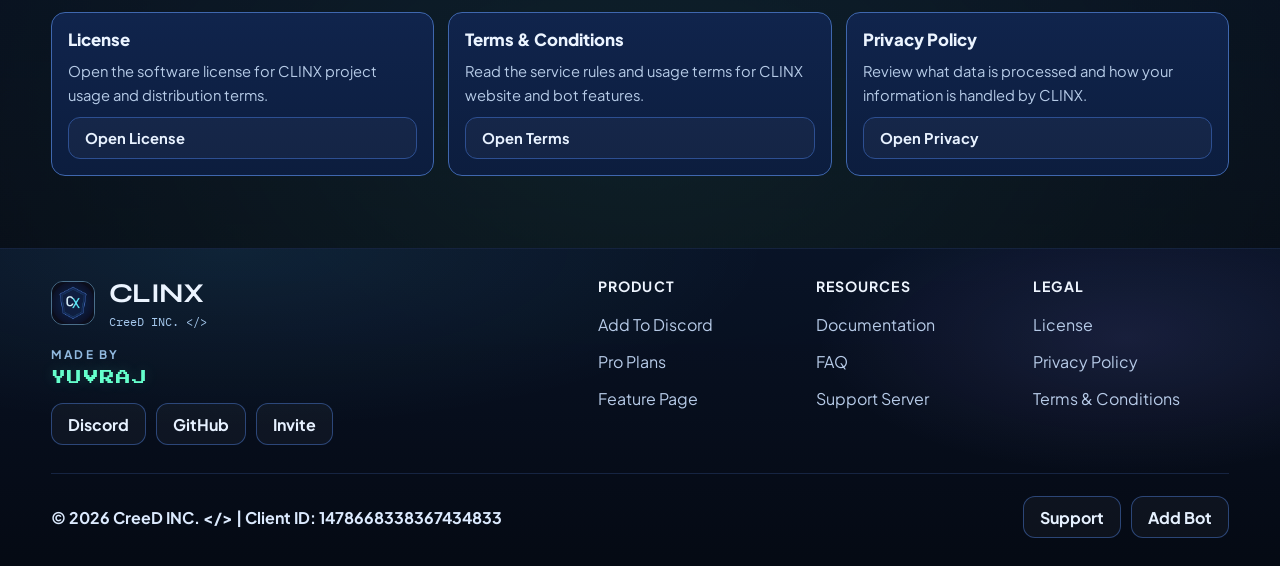
==== commit ef204fe4: "Restore website to a86304b snapshot" ====
--- a/website/index.html
+++ b/website/index.html
@@ -3,34 +3,33 @@
 <head>
   <meta charset="UTF-8" />
   <meta name="viewport" content="width=device-width, initial-scale=1.0" />
-  <title>CLINX | Discord Recovery Control</title>
-  <meta name="description" content="CLINX gives Discord admins selective loads, deletion lock, owner approval, and fast rebuild workflows without the clutter." />
+  <title>CLINX | Discord Backup Supercontrol</title>
+  <meta name="description" content="CLINX is a high-speed Discord backup and restore platform with action previews, bulk channel creation, and admin-safe workflows." />
   <meta name="theme-color" content="#081120" />
-  <meta property="og:title" content="CLINX | Discord Recovery Control" />
-  <meta property="og:description" content="Selective loads, owner approval, deletion lock, and fast rebuild workflows for Discord recovery." />
+  <meta property="og:title" content="CLINX | Discord Backup Supercontrol" />
+  <meta property="og:description" content="High-speed Discord backup and restore with selective loads, restore-missing, and mass channel generation." />
   <meta property="og:type" content="website" />
-  <meta name="twitter:card" content="summary_large_image" />
-  <meta name="twitter:title" content="CLINX | Discord Recovery Control" />
-  <meta name="twitter:description" content="Selective loads, owner approval, deletion lock, and fast rebuild workflows for Discord recovery." />
-  <link rel="canonical" href="/" />
-  <link rel="icon" type="image/png" href="/assets/clinx-logo-option2-256.png" />
-  <link rel="stylesheet" href="/assets/css/site.css" />
+  <meta name="twitter:card" content="summary" />
+  <meta name="twitter:title" content="CLINX | Discord Backup Supercontrol" />
+  <meta name="twitter:description" content="High-speed Discord backup and restore with selective loads, restore-missing, and mass channel generation." />
+  <link rel="icon" type="image/png" href="./assets/clinx-logo-option2-256.png" />
+  <link rel="stylesheet" href="./assets/css/site.css" />
 </head>
 <body>
   <a class="skip-link" href="#content">Skip to content</a>
-  <div class="page page-home">
+  <div class="page" id="top">
     <header class="topbar">
       <div class="container nav">
-        <a class="brand" href="/">
-          <img class="brand-logo" src="/assets/clinx-logo-option2-256.png" alt="CLINX logo" />
+        <a class="brand" href="#top">
+          <img class="brand-logo" src="./assets/clinx-logo-option2-256.png" alt="CLINX logo" />
           <span>CLINX</span><small>CreeD INC. &lt;/&gt;</small>
         </a>
 
         <nav class="nav-links" aria-label="Primary">
-          <a href="/features" data-page-transition="true">Features</a>
-          <a href="/#premium" data-section-link="premium" data-page-transition="true">Plans</a>
-          <a href="/#faq" data-section-link="faq" data-page-transition="true">FAQ</a>
-          <a href="/#legal" data-section-link="legal" data-page-transition="true">Legal</a>
+          <a href="./features.html" data-page-transition="true">Features</a>
+          <a href="#premium">Plans</a>
+          <a href="#faq">FAQ</a>
+          <a href="#legal">Legal</a>
         </nav>
 
         <div class="nav-actions">
@@ -50,10 +49,10 @@
 
       <div class="container mobile-menu" id="mobile-menu" hidden>
         <nav class="mobile-links" aria-label="Mobile">
-          <a href="/features" data-page-transition="true">Features</a>
-          <a href="/#premium" data-section-link="premium" data-page-transition="true">Plans</a>
-          <a href="/#faq" data-section-link="faq" data-page-transition="true">FAQ</a>
-          <a href="/#legal" data-section-link="legal" data-page-transition="true">Legal</a>
+          <a href="./features.html" data-page-transition="true">Features</a>
+          <a href="#premium">Plans</a>
+          <a href="#faq">FAQ</a>
+          <a href="#legal">Legal</a>
         </nav>
         <div class="mobile-actions">
           <a class="btn" href="https://discord.gg/V6YEw2Wxcb" target="_blank" rel="noreferrer">Support</a>
@@ -63,24 +62,26 @@
     </header>
 
     <main id="content">
-      <section class="container hero hero-home fade show">
-        <div class="hero-copy">
-          <div class="eyebrow">Discord recovery without the mess</div>
-          <h1>Recover faster. <span>Break less.</span></h1>
+      <section class="container hero fade show">
+        <div>
+          <div class="eyebrow">Real backup control. Zero panic restores.</div>
+          <h1>Beyond backups. <span>Command-grade server control.</span></h1>
           <p>
-            Selective loads, deletion lock, owner approval, and fast rebuild tools for servers that cannot afford a bad restore.
+            CLINX gives you a hardened workflow for Discord recovery: snapshot creation, selective load,
+            missing-only restore, mass channel generation from pasted layouts, and safety-first confirmations
+            before destructive actions. Built and operated by <strong>CreeD INC. &lt;/&gt;</strong>.
           </p>
 
           <div class="hero-actions">
-            <a class="btn primary" href="https://discord.com/oauth2/authorize?client_id=1478668338367434833&permissions=8&integration_type=0&scope=bot+applications.commands" target="_blank" rel="noreferrer">Add CLINX</a>
-            <a class="btn" href="/features" data-page-transition="true">Open Features</a>
-            <a class="btn hot" href="https://discord.gg/V6YEw2Wxcb" target="_blank" rel="noreferrer">Join Support</a>
+            <a class="btn primary" href="https://discord.com/oauth2/authorize?client_id=1478668338367434833&permissions=8&integration_type=0&scope=bot+applications.commands" target="_blank" rel="noreferrer">Add CLINX To Discord</a>
+            <a class="btn hot" href="https://discord.gg/V6YEw2Wxcb" target="_blank" rel="noreferrer">Join Support Server</a>
+            <a class="btn" href="./features.html" data-page-transition="true">Explore Features</a>
           </div>
 
           <div class="metrics">
-            <div class="metric"><b>Selective</b><span>Load only what you mean to change.</span></div>
-            <div class="metric"><b>Protected</b><span>High-impact actions stay behind approval.</span></div>
-            <div class="metric"><b>Fast</b><span>Restore missing or rebuild in bulk.</span></div>
+            <div class="metric"><b>11+</b><span>Core command suites</span></div>
+            <div class="metric"><b>1-click</b><span>Backup load confirms</span></div>
+            <div class="metric"><b>Fast</b><span>Missing-only restore path</span></div>
           </div>
         </div>
 
@@ -89,79 +90,66 @@
             <span class="d r"></span>
             <span class="d y"></span>
             <span class="d g"></span>
-            <span class="panel-title">clinx://recovery-run</span>
+            <span class="panel-title">clinx://live-run</span>
           </div>
           <div class="panel-body">
-            <div class="line"><span class="cmd">/backup load BKP-DC77A2</span></div>
-            <div class="line"><span class="warn">Requester:</span> untrusted admin -> owner approval required</div>
-            <div class="line"><span class="cmd">Delete Channels:</span> false | <span class="cmd">Load Roles:</span> true</div>
-            <div class="line"><span class="ok">Execution approved</span> with frozen action set</div>
-            <div class="line">Created channels: 65 | Updated channels: 2 | Missing restored: 14</div>
-          </div>
-          <div class="hero-orb hero-orb-a" aria-hidden="true"></div>
-          <div class="hero-orb hero-orb-b" aria-hidden="true"></div>
-        </div>
-      </section>
-
-      <section class="section proof-strip">
+            <div class="line"><span class="cmd">/backup create</span> -> BKP-20260308-DC77A2</div>
+            <div class="line"><span class="cmd">/backup load BKP-20260308-DC77A2</span></div>
+            <div class="line"><span class="warn">Action select:</span> Delete Channels? false | Load Roles? true</div>
+            <div class="line"><span class="ok">Backup Load Complete</span></div>
+            <div class="line">Created categories: 19 | Created channels: 65 | Updated channels: 2</div>
+          </div>
+        </div>
+      </section>
+
+      <section class="marquee-wrap">
+        <div class="marquee">
+          <span><i class="dot-mini"></i> /backup create</span>
+          <span><i class="dot-mini"></i> /backup load</span>
+          <span><i class="dot-mini"></i> /restore_missing</span>
+          <span><i class="dot-mini"></i> /masschannels</span>
+          <span><i class="dot-mini"></i> /cleantoday</span>
+          <span><i class="dot-mini"></i> /panel suggestion</span>
+          <span><i class="dot-mini"></i> /export guild</span>
+          <span><i class="dot-mini"></i> /import status</span>
+          <span><i class="dot-mini"></i> /backup create</span>
+          <span><i class="dot-mini"></i> /backup load</span>
+          <span><i class="dot-mini"></i> /restore_missing</span>
+          <span><i class="dot-mini"></i> /masschannels</span>
+          <span><i class="dot-mini"></i> /cleantoday</span>
+          <span><i class="dot-mini"></i> /panel suggestion</span>
+          <span><i class="dot-mini"></i> /export guild</span>
+          <span><i class="dot-mini"></i> /import status</span>
+        </div>
+      </section>
+
+      <section class="section feature-portal" id="feature-preview">
         <div class="container fade">
-          <div class="proof-grid">
-            <article class="proof-card">
-              <span class="proof-label">Selective restore</span>
-              <h2>Fix gaps without flattening live servers.</h2>
-              <p>Load only roles, channels, or settings instead of forcing a full overwrite.</p>
-            </article>
-            <article class="proof-card">
-              <span class="proof-label">Deletion lock</span>
-              <h2>Protect channels and roles by default.</h2>
-              <p>Normal admin usage stays guarded until an approved load intentionally changes live structure.</p>
-            </article>
-            <article class="proof-card">
-              <span class="proof-label">Bulk rebuild</span>
-              <h2>Recreate layouts fast when timing matters.</h2>
-              <p>Use stored backups, restore-missing, or mass channel creation when a server needs fast recovery.</p>
-            </article>
-          </div>
-        </div>
-      </section>
-
-      <section class="section feature-portal">
-        <div class="container fade">
-          <div class="section-heading">
+          <div class="feature-portal-head">
             <div>
-              <div class="eyebrow ghost">Scan-first product breakdown</div>
-              <h2 class="section-title">See the full system without reading a wall of text.</h2>
-            </div>
-            <a class="btn primary" href="/features" data-page-transition="true">View Features Page</a>
-          </div>
-
-          <div class="gateway-grid">
-            <article class="gateway-card">
-              <h3>Recovery</h3>
-              <p>Selective load, restore-missing, backup creation, and mass rebuild tools.</p>
-              <div class="chip-row">
-                <span class="chip">Selective load</span>
-                <span class="chip">Restore missing</span>
-                <span class="chip">Mass channels</span>
-              </div>
-            </article>
-            <article class="gateway-card">
-              <h3>Safety Gate</h3>
-              <p>Tiered access keeps high-impact actions behind the right trust boundary.</p>
-              <div class="chip-row">
-                <span class="chip">Tier 0 to 4</span>
-                <span class="chip">Trusted admins</span>
-                <span class="chip">Owner only</span>
-              </div>
-            </article>
-            <article class="gateway-card">
-              <h3>Approvals</h3>
-              <p>Untrusted admins can request protected actions while the server owner decides live.</p>
-              <div class="chip-row">
-                <span class="chip">Same-channel card</span>
-                <span class="chip">Frozen payload</span>
-                <span class="chip">2 minute expiry</span>
-              </div>
+              <div class="eyebrow">Dedicated feature page</div>
+              <h2 class="section-title">The heavy product detail lives on its own screen now.</h2>
+              <p class="section-sub">
+                Open the feature page for the recovery stack, Safety Gate runtime tiers, owner approval flow,
+                trust model, and protected command matrix without crowding the homepage.
+              </p>
+            </div>
+
+            <a class="btn primary" href="./features.html" data-page-transition="true">Open Features Page</a>
+          </div>
+
+          <div class="feature-portal-grid">
+            <article class="portal-card">
+              <strong>Recovery Stack</strong>
+              <span>Selective loads, restore-missing, imports, exports, panel workflows, and mass channel parsing.</span>
+            </article>
+            <article class="portal-card">
+              <strong>Safety Gate</strong>
+              <span>Five runtime tiers so high-impact actions stay controlled even when someone has Discord Administrator.</span>
+            </article>
+            <article class="portal-card">
+              <strong>Owner Approvals</strong>
+              <span>Untrusted admins can still request powerful actions, but the real guild owner must approve the frozen request.</span>
             </article>
           </div>
         </div>
@@ -171,10 +159,10 @@
         <div class="container fade">
           <div class="premium-top">
             <div>
-              <div class="eyebrow ghost">Scale when the server does</div>
               <h2 class="section-title">CLINX Pro Plans</h2>
               <p class="section-sub">
-                Premium adds depth, history, and operating speed. Core recovery control stays in the product, not behind the first paywall.
+                Extended backup depth for larger communities. More backup slots, richer synchronization,
+                and frequent scheduled snapshots from <strong>CreeD INC. &lt;/&gt;</strong>.
               </p>
             </div>
 
@@ -186,18 +174,11 @@
             </div>
           </div>
 
-          <div class="pricing-bar">
-            <span class="pricing-note" data-pricing-note>Prices stay in INR by default and switch to local estimates when available.</span>
-          </div>
-
           <div class="plans">
             <article class="plan">
               <div class="head">
                 <h3>Pro</h3>
-                <div class="price" data-plan-price="pro" data-price-inr="99">
-                  <span data-price-value>INR 99.00</span>
-                  <span class="per">/month</span>
-                </div>
+                <div class="price">&#8377;99.00 <span class="per">/month</span></div>
                 <a class="btn" href="https://discord.gg/V6YEw2Wxcb" target="_blank" rel="noreferrer">Activate</a>
               </div>
               <div class="body">
@@ -211,10 +192,7 @@
             <article class="plan pro">
               <div class="head">
                 <h3>Pro Plus</h3>
-                <div class="price" data-plan-price="pro_plus" data-price-inr="199">
-                  <span data-price-value>INR 199.00</span>
-                  <span class="per">/month</span>
-                </div>
+                <div class="price">&#8377;199.00 <span class="per">/month</span></div>
                 <a class="btn primary" href="https://discord.gg/V6YEw2Wxcb" target="_blank" rel="noreferrer">Activate</a>
               </div>
               <div class="body">
@@ -228,10 +206,7 @@
             <article class="plan">
               <div class="head">
                 <h3>Pro Ultra</h3>
-                <div class="price" data-plan-price="pro_ultra" data-price-inr="349">
-                  <span data-price-value>INR 349.00</span>
-                  <span class="per">/month</span>
-                </div>
+                <div class="price">&#8377;349.00 <span class="per">/month</span></div>
                 <a class="btn" href="https://discord.gg/V6YEw2Wxcb" target="_blank" rel="noreferrer">Activate</a>
               </div>
               <div class="body">
@@ -247,90 +222,149 @@
 
       <section class="faq" id="faq">
         <div class="container fade">
-          <div class="section-heading center">
-            <div>
-              <div class="eyebrow ghost">Quick answers</div>
-              <h2 class="faq-title">Frequently Asked Questions</h2>
-            </div>
-          </div>
-
+          <h2 class="faq-title">Frequently Asked Questions</h2>
           <div class="faq-list">
             <details class="faq-item">
               <summary class="faq-q"><span>How do I add CLINX to my server?</span><span>+</span></summary>
               <div class="faq-a">
                 <div class="faq-a-inner">
-                  <p>Use any Add To Discord button on this site and authorize CLINX with the server you manage.</p>
-                </div>
-              </div>
-            </details>
-            <details class="faq-item">
-              <summary class="faq-q"><span>Can I restore without deleting live channels?</span><span>+</span></summary>
-              <div class="faq-a">
-                <div class="faq-a-inner">
-                  <p>Yes. Merge-style load paths and restore-missing workflows are built for that exact case.</p>
-                </div>
-              </div>
-            </details>
-            <details class="faq-item">
-              <summary class="faq-q"><span>What does premium change?</span><span>+</span></summary>
-              <div class="faq-a">
-                <div class="faq-a-inner">
-                  <p>Premium focuses on scale, deeper history, richer sync, and faster backup cadence instead of basic safety controls.</p>
-                </div>
-              </div>
-            </details>
-            <details class="faq-item">
-              <summary class="faq-q"><span>Where do I learn the full command model?</span><span>+</span></summary>
-              <div class="faq-a">
-                <div class="faq-a-inner">
-                  <p>Open the Features page for the short tabbed breakdown of recovery, safety tiers, approvals, and command access.</p>
-                </div>
-              </div>
-            </details>
+                  <p>Click any Add To Discord button on this page and authorize CLINX using your server admin account.</p>
+                </div>
+              </div>
+            </details>
+            <details class="faq-item">
+              <summary class="faq-q"><span>What can CLINX include in backups?</span><span>+</span></summary>
+              <div class="faq-a">
+                <div class="faq-a-inner">
+                  <p>Roles, categories, channels, permission overwrites, and selected server configuration values.</p>
+                </div>
+              </div>
+            </details>
+            <details class="faq-item">
+              <summary class="faq-q"><span>Can I restore without deleting existing channels?</span><span>+</span></summary>
+              <div class="faq-a">
+                <div class="faq-a-inner">
+                  <p>Yes. Use restore-missing mode or keep destructive options disabled during backup load selection.</p>
+                </div>
+              </div>
+            </details>
+            <details class="faq-item">
+              <summary class="faq-q"><span>Can I paste a huge channel list from ChatGPT or Notepad?</span><span>+</span></summary>
+              <div class="faq-a">
+                <div class="faq-a-inner">
+                  <p>Yes. Use <code>/masschannels</code> with category headers plus optional channel descriptions or topics.</p>
+                </div>
+              </div>
+            </details>
+            <details class="faq-item">
+              <summary class="faq-q"><span>Where are backups stored?</span><span>+</span></summary>
+              <div class="faq-a">
+                <div class="faq-a-inner">
+                  <p>Current restore workflows store JSON backup snapshots locally so you can reuse backup IDs and run repeatable loads.</p>
+                </div>
+              </div>
+            </details>
+            <details class="faq-item">
+              <summary class="faq-q"><span>Where do I get support?</span><span>+</span></summary>
+              <div class="faq-a">
+                <div class="faq-a-inner">
+                  <p>Join the support server here: <a href="https://discord.gg/V6YEw2Wxcb" target="_blank" rel="noreferrer">discord.gg/V6YEw2Wxcb</a>.</p>
+                </div>
+              </div>
+            </details>
+          </div>
+
+          <div class="cta-panel">
+            <p>Didn't find your answer?</p>
+            <a class="btn hot" href="https://discord.gg/V6YEw2Wxcb" target="_blank" rel="noreferrer">Join Support Discord</a>
+          </div>
+        </div>
+      </section>
+
+      <section class="legal" id="legal">
+        <div class="container fade">
+          <h2 class="section-title">Legal & Docs</h2>
+          <p class="section-sub">Use the buttons below to open different policy and licensing pages.</p>
+          <div class="legal-grid">
+            <article class="legal-card">
+              <h3>License</h3>
+              <p>Open the software license for CLINX project usage and distribution terms.</p>
+              <a class="btn" href="./license.html">Open License</a>
+            </article>
+            <article class="legal-card">
+              <h3>Terms & Conditions</h3>
+              <p>Read the service rules and usage terms for CLINX website and bot features.</p>
+              <a class="btn" href="./terms.html">Open Terms</a>
+            </article>
+            <article class="legal-card">
+              <h3>Privacy Policy</h3>
+              <p>Review what data is processed and how your information is handled by CLINX.</p>
+              <a class="btn" href="./privacy.html">Open Privacy</a>
+            </article>
           </div>
         </div>
       </section>
     </main>
 
-    <footer class="site-footer" id="legal">
+    <footer class="site-footer">
       <div class="container footer-shell">
-        <div class="footer-brand">
-          <a class="brand" href="/">
-            <img class="brand-logo" src="/assets/clinx-logo-option2-256.png" alt="CLINX logo" />
-            <span>CLINX</span><small>CreeD INC. &lt;/&gt;</small>
-          </a>
-          <p>Recovery-grade Discord control built for selective restores, safer approvals, and fast rebuilds.</p>
-        </div>
-
-        <div class="footer-links">
-          <div class="footer-column">
-            <span class="footer-label">Product</span>
-            <a href="/features" data-page-transition="true">Features</a>
-            <a href="/#premium" data-section-link="premium" data-page-transition="true">Plans</a>
-            <a href="/#faq" data-section-link="faq" data-page-transition="true">FAQ</a>
-          </div>
-          <div class="footer-column">
-            <span class="footer-label">Legal</span>
-            <a href="/privacy" data-page-transition="true">Privacy</a>
-            <a href="/terms" data-page-transition="true">Terms</a>
-            <a href="/license" data-page-transition="true">License</a>
-          </div>
-        </div>
-
-        <div class="footer-actions">
-          <a class="btn" href="https://discord.gg/V6YEw2Wxcb" target="_blank" rel="noreferrer">Support</a>
-          <a class="btn primary" href="https://discord.com/oauth2/authorize?client_id=1478668338367434833&permissions=8&integration_type=0&scope=bot+applications.commands" target="_blank" rel="noreferrer">Add Bot</a>
-        </div>
-      </div>
-
-      <div class="container footer-mini">
-        <span>Copyright &copy; 2026 CreeD INC. &lt;/&gt;</span>
-        <span class="mono">Client ID: 1478668338367434833</span>
+        <div class="footer-top">
+          <div class="footer-brand-block">
+            <a class="footer-logo" href="#top">
+              <img class="brand-logo" src="./assets/clinx-logo-option2-256.png" alt="CLINX logo" />
+              <span>
+                <strong>CLINX</strong>
+                <small>CreeD INC. &lt;/&gt;</small>
+              </span>
+            </a>
+            <div class="footer-creator">
+              <span class="footer-created-label">Made by</span>
+              <span class="footer-created-name">YUVRAJ</span>
+            </div>
+            <div class="footer-socials">
+              <a class="footer-chip" href="https://discord.gg/V6YEw2Wxcb" target="_blank" rel="noreferrer">Discord</a>
+              <a class="footer-chip" href="https://github.com/creedincdev-op/clinx-restore-bot" target="_blank" rel="noreferrer">GitHub</a>
+              <a class="footer-chip" href="https://discord.com/oauth2/authorize?client_id=1478668338367434833&permissions=8&integration_type=0&scope=bot+applications.commands" target="_blank" rel="noreferrer">Invite</a>
+            </div>
+          </div>
+
+          <div class="footer-columns">
+            <div class="footer-column">
+              <h3>Product</h3>
+              <a href="https://discord.com/oauth2/authorize?client_id=1478668338367434833&permissions=8&integration_type=0&scope=bot+applications.commands" target="_blank" rel="noreferrer">Add To Discord</a>
+              <a href="#premium">Pro Plans</a>
+              <a href="./features.html" data-page-transition="true">Feature Page</a>
+            </div>
+
+            <div class="footer-column">
+              <h3>Resources</h3>
+              <a href="https://github.com/creedincdev-op/clinx-restore-bot#readme" target="_blank" rel="noreferrer">Documentation</a>
+              <a href="#faq">FAQ</a>
+              <a href="https://discord.gg/V6YEw2Wxcb" target="_blank" rel="noreferrer">Support Server</a>
+            </div>
+
+            <div class="footer-column">
+              <h3>Legal</h3>
+              <a href="./license.html">License</a>
+              <a href="./privacy.html">Privacy Policy</a>
+              <a href="./terms.html">Terms & Conditions</a>
+            </div>
+          </div>
+        </div>
+
+        <div class="footer-bottom">
+          <p class="footer-copy">&copy; 2026 CreeD INC. &lt;/&gt; | Client ID: 1478668338367434833</p>
+
+          <div class="footer-actions">
+            <a class="footer-ghost" href="https://discord.gg/V6YEw2Wxcb" target="_blank" rel="noreferrer">Support</a>
+            <a class="footer-ghost" href="https://discord.com/oauth2/authorize?client_id=1478668338367434833&permissions=8&integration_type=0&scope=bot+applications.commands" target="_blank" rel="noreferrer">Add Bot</a>
+          </div>
+        </div>
       </div>
     </footer>
   </div>
 
-  <script defer src="/assets/js/site.js"></script>
+  <script defer src="./assets/js/site.js"></script>
   <script>
     window.va = window.va || function () { (window.vaq = window.vaq || []).push(arguments); };
   </script>
@@ -338,3 +372,8 @@
   <script defer src="/_vercel/speed-insights/script.js"></script>
 </body>
 </html>
+
+
+
+
+
--- a/website/assets/css/site.css
+++ b/website/assets/css/site.css
@@ -0,0 +1,1348 @@
+@import url('https://fonts.googleapis.com/css2?family=Syne:wght@500;700;800&family=Plus+Jakarta+Sans:wght@400;500;600;700;800&family=IBM+Plex+Mono:wght@400;500;600&family=Press+Start+2P&display=swap');
+
+    :root {
+      --bg: #06090f;
+      --bg-2: #0a1324;
+      --bg-3: #0d1830;
+      --panel: #0f1f3f;
+      --panel-2: #122b55;
+      --line: #2d4f91;
+      --line-2: #3b67bd;
+      --text: #ebf4ff;
+      --muted: #afc3de;
+      --cyan: #5de8ff;
+      --mint: #65ffcc;
+      --amber: #ffcb68;
+      --hot: #ff6c9d;
+      --violet: #8f8cff;
+      --ok: #5eff9b;
+      --danger: #ff6f86;
+      --radius: 16px;
+    }
+
+    * { box-sizing: border-box; }
+
+    html,
+    body {
+      margin: 0;
+      padding: 0;
+      width: 100%;
+      color: var(--text);
+      background: var(--bg);
+      font-family: 'Plus Jakarta Sans', sans-serif;
+    }
+
+    html {
+      scroll-behavior: smooth;
+    }
+
+    a {
+      color: inherit;
+      text-decoration: none;
+    }
+
+    .skip-link {
+      position: absolute;
+      top: -48px;
+      left: 16px;
+      z-index: 90;
+      padding: 10px 14px;
+      border-radius: 10px;
+      background: linear-gradient(130deg, var(--mint), var(--cyan));
+      color: #041629;
+      font-weight: 800;
+      transition: top .2s ease;
+    }
+
+    .skip-link:focus {
+      top: 16px;
+    }
+
+    .page {
+      min-height: 100vh;
+      position: relative;
+      overflow: hidden;
+      background:
+        radial-gradient(1100px 520px at 8% -12%, rgba(93,232,255,.28), transparent 56%),
+        radial-gradient(900px 460px at 97% -10%, rgba(143,140,255,.18), transparent 60%),
+        radial-gradient(1300px 820px at 50% 88%, rgba(101,255,204,.12), transparent 65%),
+        linear-gradient(180deg, #081120 0%, #070e1d 36%, #06090f 100%);
+    }
+
+    body.page-enhanced {
+      background: #06090f;
+    }
+
+    body.page-enhanced .page {
+      opacity: 0;
+      transform: translateY(22px) scale(.986);
+      filter: blur(10px);
+      transition:
+        opacity .42s cubic-bezier(.22, 1, .36, 1),
+        transform .58s cubic-bezier(.22, 1, .36, 1),
+        filter .42s ease;
+    }
+
+    body.page-enhanced.page-ready .page {
+      opacity: 1;
+      transform: none;
+      filter: none;
+    }
+
+    body.page-enhanced.page-leaving {
+      pointer-events: none;
+    }
+
+    body.page-enhanced.page-leaving .page {
+      opacity: 0;
+      transform: translateY(28px) scale(.982);
+      filter: blur(12px);
+    }
+
+    .page::before {
+      content: "";
+      position: fixed;
+      inset: 0;
+      pointer-events: none;
+      background-image:
+        linear-gradient(rgba(157,198,255,.08) 1px, transparent 1px),
+        linear-gradient(90deg, rgba(157,198,255,.06) 1px, transparent 1px);
+      background-size: 56px 56px;
+      mask-image: radial-gradient(circle at 50% 40%, rgba(0,0,0,.75), transparent 74%);
+      opacity: .23;
+    }
+
+    .container {
+      width: min(1200px, 92vw);
+      margin: 0 auto;
+      position: relative;
+      z-index: 2;
+    }
+
+    .topbar {
+      position: sticky;
+      top: 0;
+      z-index: 40;
+      border-bottom: 1px solid rgba(61,103,183,.34);
+      background: rgba(7, 13, 24, .72);
+      backdrop-filter: blur(12px);
+    }
+
+    .nav {
+      height: 78px;
+      display: flex;
+      align-items: center;
+      justify-content: space-between;
+      gap: 14px;
+    }
+
+    .brand {
+      display: inline-flex;
+      align-items: center;
+      gap: 12px;
+      font-family: 'Syne', sans-serif;
+      font-weight: 800;
+      font-size: 1.06rem;
+      letter-spacing: .06em;
+      text-transform: uppercase;
+    }
+
+    .brand-logo {
+      width: 44px;
+      height: 44px;
+      border-radius: 12px;
+      object-fit: cover;
+      border: 1px solid rgba(151, 215, 255, .45);
+    }
+
+    .brand small {
+      font-family: 'IBM Plex Mono', monospace;
+      font-size: .78rem;
+      color: #9cc6df;
+      letter-spacing: .03em;
+      text-transform: none;
+      font-weight: 500;
+      opacity: .9;
+    }
+
+    .brand-orb {
+      width: 36px;
+      height: 36px;
+      border-radius: 12px;
+      display: grid;
+      place-items: center;
+      font-weight: 800;
+      color: #021025;
+      background: linear-gradient(140deg, var(--mint), var(--cyan));
+      box-shadow:
+        0 5px 14px rgba(93,232,255,.22),
+        inset 0 1px 0 rgba(255,255,255,.62);
+    }
+
+    .nav-links {
+      display: flex;
+      align-items: center;
+      gap: 24px;
+      color: var(--muted);
+      font-weight: 600;
+      font-size: .95rem;
+    }
+
+    .nav-links a {
+      transition: color .2s ease;
+    }
+
+    .nav-links a:hover {
+      color: #fff;
+    }
+
+    .nav-actions {
+      display: inline-flex;
+      gap: 10px;
+      align-items: center;
+    }
+
+    .menu-toggle {
+      display: none;
+      align-items: center;
+      gap: 10px;
+      border: 1px solid var(--line);
+      background: rgba(255,255,255,.03);
+      color: #e8f2ff;
+      border-radius: 12px;
+      padding: 11px 14px;
+      font-weight: 700;
+      font-size: .92rem;
+      cursor: pointer;
+      transition: transform .2s ease, border-color .2s ease, box-shadow .2s ease;
+    }
+
+    .menu-toggle:hover {
+      transform: translateY(-1px);
+      border-color: var(--line-2);
+      box-shadow: 0 5px 14px rgba(59, 103, 189, .2);
+    }
+
+    .menu-toggle-lines {
+      display: grid;
+      gap: 4px;
+    }
+
+    .menu-toggle-bar {
+      width: 18px;
+      height: 2px;
+      border-radius: 999px;
+      background: #d9efff;
+      transition: transform .2s ease, opacity .2s ease;
+    }
+
+    .topbar.menu-open .menu-toggle-bar:nth-child(1) {
+      transform: translateY(6px) rotate(45deg);
+    }
+
+    .topbar.menu-open .menu-toggle-bar:nth-child(2) {
+      opacity: 0;
+    }
+
+    .topbar.menu-open .menu-toggle-bar:nth-child(3) {
+      transform: translateY(-6px) rotate(-45deg);
+    }
+
+    .mobile-menu {
+      display: none;
+      padding: 0 0 18px;
+    }
+
+    .mobile-menu[hidden] {
+      display: none !important;
+    }
+
+    .mobile-links,
+    .mobile-actions {
+      display: grid;
+      gap: 10px;
+    }
+
+    .mobile-links {
+      padding-top: 10px;
+      border-top: 1px solid rgba(61,103,183,.34);
+    }
+
+    .mobile-links a {
+      padding: 10px 0;
+      color: var(--muted);
+      font-weight: 700;
+      border-bottom: 1px solid rgba(61,103,183,.24);
+    }
+
+    .btn {
+      border: 1px solid var(--line);
+      background: rgba(255,255,255,.03);
+      color: #e8f2ff;
+      border-radius: 12px;
+      padding: 11px 16px;
+      font-weight: 700;
+      font-size: .92rem;
+      display: inline-flex;
+      align-items: center;
+      gap: 8px;
+      transition: transform .2s ease, border-color .2s ease, box-shadow .2s ease;
+    }
+
+    .btn:hover {
+      transform: translateY(-1px);
+      border-color: var(--line-2);
+      box-shadow: 0 5px 14px rgba(59, 103, 189, .2);
+    }
+
+    .btn.primary {
+      border-color: transparent;
+      color: #041629;
+      background: linear-gradient(130deg, var(--mint), var(--cyan));
+      box-shadow: 0 8px 18px rgba(93,232,255,.24);
+    }
+
+    .btn.hot {
+      background: linear-gradient(130deg, #ff6c9d, #ff8c68);
+      border-color: transparent;
+      color: #1e0410;
+      box-shadow: 0 8px 18px rgba(255,108,157,.2);
+    }
+
+    .hero {
+      padding: 92px 0 72px;
+      display: grid;
+      grid-template-columns: 1.08fr .92fr;
+      gap: 32px;
+      align-items: center;
+    }
+
+    .eyebrow {
+      display: inline-flex;
+      align-items: center;
+      gap: 8px;
+      border: 1px solid rgba(93,232,255,.42);
+      color: #d3f8ff;
+      background: rgba(93,232,255,.11);
+      border-radius: 999px;
+      padding: 7px 12px;
+      font-size: .82rem;
+      font-weight: 700;
+      letter-spacing: .02em;
+      margin-bottom: 18px;
+    }
+
+    .hero h1 {
+      margin: 0;
+      font-family: 'Syne', sans-serif;
+      font-size: clamp(2.2rem, 5.8vw, 5.25rem);
+      line-height: .96;
+      letter-spacing: -.028em;
+      text-wrap: balance;
+    }
+
+    .hero h1 span {
+      background: linear-gradient(135deg, var(--mint), var(--cyan), var(--violet));
+      -webkit-background-clip: text;
+      -webkit-text-fill-color: transparent;
+      background-clip: text;
+      color: transparent;
+      text-shadow: 0 0 12px rgba(93,232,255,.18);
+    }
+
+    .hero p {
+      margin: 22px 0 0;
+      max-width: 62ch;
+      color: var(--muted);
+      line-height: 1.8;
+      font-size: 1.06rem;
+    }
+
+    .hero-actions {
+      margin-top: 30px;
+      display: flex;
+      flex-wrap: wrap;
+      gap: 12px;
+    }
+
+    .metrics {
+      margin-top: 26px;
+      display: grid;
+      grid-template-columns: repeat(3, minmax(0, 1fr));
+      gap: 10px;
+      max-width: 620px;
+    }
+
+    .metric {
+      border: 1px solid rgba(59,103,189,.5);
+      border-radius: 12px;
+      background: rgba(16, 29, 58, .55);
+      padding: 10px 12px;
+    }
+
+    .metric b {
+      display: block;
+      font-family: 'Syne', sans-serif;
+      font-size: 1.2rem;
+      color: #e9f8ff;
+      margin-bottom: 3px;
+    }
+
+    .metric span {
+      font-size: .8rem;
+      color: #a9c1df;
+    }
+
+    .hero-panel {
+      border: 1px solid #3962b1;
+      border-radius: 20px;
+      overflow: hidden;
+      background:
+        radial-gradient(500px 240px at 10% -25%, rgba(93,232,255,.35), transparent 58%),
+        linear-gradient(180deg, #10214a 0%, #0a1734 55%, #081227 100%);
+      box-shadow: 0 14px 36px rgba(4, 10, 22, .45);
+    }
+
+    .panel-top {
+      height: 42px;
+      border-bottom: 1px solid #2f5093;
+      display: flex;
+      align-items: center;
+      gap: 8px;
+      padding: 0 12px;
+    }
+
+    .d {
+      width: 9px;
+      height: 9px;
+      border-radius: 50%;
+    }
+
+    .d.r { background: #ff6f86; }
+    .d.y { background: #ffc56f; }
+    .d.g { background: #6effba; }
+
+    .panel-title {
+      margin-left: 8px;
+      color: #bfd2f2;
+      font-family: 'IBM Plex Mono', monospace;
+      font-size: .78rem;
+    }
+
+    .panel-body {
+      padding: 14px;
+      display: grid;
+      gap: 10px;
+      font-family: 'IBM Plex Mono', monospace;
+      font-size: .84rem;
+      color: #d8e8ff;
+    }
+
+    .line {
+      border: 1px solid #365b9f;
+      border-radius: 10px;
+      padding: 8px 10px;
+      background: rgba(12, 29, 62, .68);
+    }
+
+    .line .cmd { color: var(--cyan); }
+    .line .ok { color: var(--ok); }
+    .line .warn { color: var(--amber); }
+
+    .glide {
+      animation: drift 6.2s ease-in-out infinite;
+    }
+
+    @keyframes drift {
+      0%, 100% { transform: translateY(0); }
+      50% { transform: translateY(-7px); }
+    }
+
+    .marquee-wrap {
+      border-top: 1px solid rgba(70,111,196,.34);
+      border-bottom: 1px solid rgba(70,111,196,.34);
+      background: rgba(14, 28, 58, .64);
+      overflow: hidden;
+    }
+
+    .marquee {
+      display: flex;
+      gap: 44px;
+      width: max-content;
+      padding: 14px 0;
+      animation: ticker 26s linear infinite;
+      font-family: 'IBM Plex Mono', monospace;
+      font-size: .84rem;
+      color: #c5d6f1;
+    }
+
+    .marquee span {
+      display: inline-flex;
+      align-items: center;
+      gap: 8px;
+      text-transform: uppercase;
+      letter-spacing: .05em;
+    }
+
+    .dot-mini {
+      width: 7px;
+      height: 7px;
+      border-radius: 50%;
+      background: var(--mint);
+      box-shadow: 0 0 6px rgba(101,255,204,.3);
+    }
+
+    @keyframes ticker {
+      from { transform: translateX(0); }
+      to { transform: translateX(-50%); }
+    }
+
+    .section {
+      padding: 84px 0;
+      border-top: 1px solid rgba(58, 91, 159, .31);
+    }
+
+    [id] {
+      scroll-margin-top: 108px;
+    }
+
+    .section-title {
+      margin: 0;
+      font-family: 'Syne', sans-serif;
+      font-size: clamp(1.7rem, 4vw, 3rem);
+      line-height: 1.05;
+      letter-spacing: -.02em;
+    }
+
+    .section-sub {
+      margin: 14px 0 0;
+      color: var(--muted);
+      font-size: 1.03rem;
+      line-height: 1.75;
+      max-width: 64ch;
+    }
+
+    .split {
+      margin-top: 34px;
+      display: grid;
+      grid-template-columns: 1fr 1fr;
+      gap: 26px;
+      align-items: center;
+    }
+
+    .feature-portal {
+      background:
+        radial-gradient(820px 220px at 14% 0%, rgba(93,232,255,.09), transparent 60%),
+        linear-gradient(180deg, rgba(8, 17, 34, .34), rgba(8, 16, 31, .08));
+    }
+
+    .feature-portal-head {
+      display: flex;
+      justify-content: space-between;
+      align-items: end;
+      gap: 24px;
+    }
+
+    .feature-portal-head .btn {
+      flex-shrink: 0;
+    }
+
+    .feature-portal-grid {
+      margin-top: 24px;
+      display: grid;
+      grid-template-columns: repeat(3, minmax(0, 1fr));
+      gap: 14px;
+    }
+
+    .portal-card {
+      border: 1px solid rgba(67, 108, 183, .7);
+      border-radius: 16px;
+      background:
+        radial-gradient(380px 120px at 0% 0%, rgba(93,232,255,.12), transparent 58%),
+        linear-gradient(180deg, #10244c, #0c1a37);
+      padding: 18px;
+      display: grid;
+      gap: 10px;
+      transition: transform .24s ease, border-color .24s ease, box-shadow .24s ease;
+    }
+
+    .portal-card:hover {
+      transform: translateY(-4px);
+      border-color: #6ddcff;
+      box-shadow: 0 14px 28px rgba(10, 28, 59, .34);
+    }
+
+    .portal-card strong {
+      font-size: 1rem;
+      color: #eff8ff;
+    }
+
+    .portal-card span {
+      color: #b6cae7;
+      line-height: 1.65;
+      font-size: .92rem;
+    }
+
+    .stack {
+      display: grid;
+      gap: 12px;
+    }
+
+    .f-card {
+      border: 1px solid #335999;
+      background: linear-gradient(180deg, #10244d, #0f2148);
+      border-radius: 14px;
+      padding: 14px;
+      transition: transform .24s ease, border-color .24s ease, box-shadow .24s ease;
+    }
+
+    .f-card:hover {
+      transform: translateY(-4px);
+      border-color: #4b79ca;
+      box-shadow: 0 12px 24px rgba(19, 43, 87, .35);
+    }
+
+    .f-card h3 {
+      margin: 0 0 8px;
+      font-size: 1.02rem;
+      font-weight: 800;
+    }
+
+    .f-card p {
+      margin: 0;
+      color: #b8cae4;
+      line-height: 1.6;
+      font-size: .93rem;
+    }
+
+    .advantage-zone {
+      background:
+        radial-gradient(700px 220px at 82% 12%, rgba(101,255,204,.08), transparent 62%),
+        linear-gradient(180deg, rgba(9, 20, 42, .34), rgba(8, 17, 34, .08));
+    }
+
+    .advantage-top {
+      display: grid;
+      grid-template-columns: minmax(0, .95fr) minmax(0, 1.05fr);
+      gap: 20px;
+      align-items: end;
+    }
+
+    .advantage-badges {
+      display: flex;
+      flex-wrap: wrap;
+      justify-content: flex-end;
+      gap: 10px;
+    }
+
+    .advantage-badge {
+      display: inline-flex;
+      align-items: center;
+      min-height: 42px;
+      padding: 0 14px;
+      border-radius: 999px;
+      border: 1px solid rgba(93,232,255,.34);
+      background: rgba(93,232,255,.08);
+      color: #daf8ff;
+      font-weight: 700;
+      font-size: .85rem;
+      line-height: 1.3;
+    }
+
+    .advantage-grid {
+      margin-top: 28px;
+      display: grid;
+      grid-template-columns: minmax(0, .92fr) minmax(0, 1.08fr);
+      gap: 24px;
+      align-items: start;
+    }
+
+    .advantage-card {
+      border: 1px solid rgba(66,109,180,.72);
+      border-radius: 16px;
+      background:
+        radial-gradient(420px 120px at 8% 0%, rgba(93,232,255,.12), transparent 60%),
+        linear-gradient(180deg, #10244c, #0d1d3f);
+      padding: 16px;
+      transition: transform .24s ease, box-shadow .24s ease, border-color .24s ease;
+    }
+
+    .advantage-card:hover {
+      transform: translateY(-4px);
+      border-color: #67cfff;
+      box-shadow: 0 14px 28px rgba(13, 33, 71, .35);
+    }
+
+    .advantage-card h3 {
+      margin: 0 0 8px;
+      font-size: 1.06rem;
+    }
+
+    .advantage-card p {
+      margin: 0;
+      color: #bdd0ea;
+      line-height: 1.68;
+    }
+
+    .guard-panel {
+      border: 1px solid #436db4;
+      border-radius: 18px;
+      overflow: hidden;
+      background:
+        radial-gradient(420px 160px at 100% 0%, rgba(143,140,255,.18), transparent 58%),
+        linear-gradient(180deg, #112753, #0b1833);
+      box-shadow: 0 18px 34px rgba(5, 14, 31, .28);
+    }
+
+    .guard-head {
+      display: flex;
+      justify-content: space-between;
+      align-items: center;
+      gap: 12px;
+      padding: 14px 16px;
+      border-bottom: 1px solid rgba(67,109,180,.56);
+      color: #d6e9ff;
+      font-family: 'IBM Plex Mono', monospace;
+      font-size: .78rem;
+    }
+
+    .guard-list {
+      display: grid;
+      gap: 0;
+    }
+
+    .guard-item {
+      display: grid;
+      gap: 6px;
+      padding: 16px;
+      border-top: 1px solid rgba(67,109,180,.34);
+    }
+
+    .guard-item:first-child {
+      border-top: 0;
+    }
+
+    .guard-item b {
+      color: #eff7ff;
+      font-size: 1rem;
+    }
+
+    .guard-item span {
+      color: #b6cbe7;
+      line-height: 1.6;
+    }
+
+    .mock {
+      border: 1px solid #375ea6;
+      border-radius: 16px;
+      background:
+        linear-gradient(180deg, rgba(17,34,70,.9), rgba(12,23,46,.9));
+      box-shadow: inset 0 1px 0 rgba(255,255,255,.06);
+      padding: 14px;
+    }
+
+    .mock-head {
+      display: flex;
+      justify-content: space-between;
+      align-items: center;
+      margin-bottom: 10px;
+      color: #bbd0ef;
+      font-family: 'IBM Plex Mono', monospace;
+      font-size: .78rem;
+    }
+
+    .chip {
+      border: 1px solid #496db7;
+      border-radius: 999px;
+      padding: 4px 8px;
+      font-size: .72rem;
+      color: #d3e4ff;
+      background: rgba(255,255,255,.03);
+    }
+
+    .mock-grid {
+      display: grid;
+      grid-template-columns: 88px 1fr;
+      min-height: 280px;
+      border: 1px solid #304f8f;
+      border-radius: 10px;
+      overflow: hidden;
+    }
+
+    .left-rail {
+      background: #0f1d3f;
+      border-right: 1px solid #2c4c8b;
+      padding: 10px;
+      display: grid;
+      gap: 8px;
+      align-content: start;
+    }
+
+    .pill {
+      height: 14px;
+      border-radius: 999px;
+      background: #355896;
+    }
+
+    .pill.wide { width: 90%; }
+
+    .chat {
+      padding: 11px;
+      background: #13254d;
+      display: grid;
+      gap: 8px;
+      align-content: start;
+    }
+
+    .msg {
+      border: 1px solid #3b62a8;
+      border-radius: 10px;
+      padding: 7px 8px;
+      background: rgba(255,255,255,.03);
+      font-family: 'IBM Plex Mono', monospace;
+      font-size: .77rem;
+      color: #d6e7ff;
+    }
+
+    .msg.ok { border-color: rgba(94,255,155,.56); }
+
+    .premium {
+      padding: 92px 0;
+      border-top: 1px solid rgba(58, 91, 159, .31);
+      background:
+        radial-gradient(900px 260px at 50% -5%, rgba(143,140,255,.25), transparent 55%),
+        linear-gradient(180deg, #0a1630 0%, #081122 100%);
+    }
+
+    .premium-top {
+      display: grid;
+      grid-template-columns: 1.1fr .9fr;
+      gap: 26px;
+      align-items: center;
+      margin-bottom: 30px;
+    }
+
+    .tile-grid {
+      display: grid;
+      grid-template-columns: repeat(2, minmax(0, 1fr));
+      gap: 10px;
+    }
+
+    .tile {
+      border: 1px solid #426db4;
+      border-radius: 12px;
+      background: #12284f;
+      padding: 12px;
+      font-size: .9rem;
+      color: #d7e7ff;
+      line-height: 1.55;
+      transition: transform .24s ease, box-shadow .24s ease, border-color .24s ease;
+    }
+
+    .tile:hover {
+      transform: translateY(-3px);
+      border-color: #5f87ca;
+      box-shadow: 0 10px 22px rgba(25, 58, 117, .34);
+    }
+
+    .plans {
+      display: grid;
+      grid-template-columns: repeat(3, minmax(0, 1fr));
+      gap: 14px;
+    }
+
+    .plan {
+      border: 1px solid #3a60a6;
+      border-radius: 16px;
+      background: linear-gradient(180deg, #102246, #0d1c3b);
+      overflow: hidden;
+      transition: transform .24s ease, box-shadow .24s ease, border-color .24s ease;
+    }
+
+    .plan:hover {
+      transform: translateY(-4px);
+      border-color: #557dc3;
+      box-shadow: 0 14px 28px rgba(20, 45, 89, .4);
+    }
+
+    .plan .head {
+      display: flex;
+      flex-direction: column;
+      align-items: flex-start;
+      padding: 15px;
+      border-bottom: 1px solid #335697;
+    }
+
+    .plan .head .btn {
+      margin-top: 18px;
+    }
+
+    .plan h3 {
+      margin: 0;
+      font-size: 1.02rem;
+    }
+
+    .price {
+      margin-top: 8px;
+      font-family: 'Syne', sans-serif;
+      font-size: 2rem;
+      letter-spacing: -.015em;
+    }
+
+    .price-amount {
+      display: inline-block;
+    }
+
+    .per {
+      color: #b8c9e6;
+      font-size: .92rem;
+      font-weight: 500;
+    }
+
+    .pricing-meta {
+      margin: 16px 0 0;
+      color: #9db8da;
+      font-size: .84rem;
+      line-height: 1.7;
+      display: flex;
+      flex-wrap: wrap;
+      gap: 8px 12px;
+      align-items: center;
+    }
+
+    .pricing-source {
+      color: #84dfff;
+    }
+
+    .pricing-source:hover {
+      color: #baf1ff;
+    }
+
+    .plan .body {
+      padding: 14px;
+      display: grid;
+      gap: 8px;
+      font-size: .93rem;
+      color: #d4e4ff;
+    }
+
+    .feat::before {
+      content: "+";
+      color: var(--mint);
+      margin-right: 8px;
+      font-weight: 900;
+    }
+
+    .plan.pro {
+      border-color: #7f9cff;
+      box-shadow: 0 10px 24px rgba(115,131,255,.24);
+      transform: translateY(-6px);
+    }
+
+    .faq {
+      padding: 90px 0;
+      border-top: 1px solid rgba(58, 91, 159, .31);
+    }
+
+    .faq-title {
+      margin: 0 0 24px;
+      text-align: center;
+      font-family: 'Syne', sans-serif;
+      font-size: clamp(1.7rem, 4vw, 3rem);
+      letter-spacing: -.02em;
+    }
+
+    .faq-list {
+      width: min(940px, 100%);
+      margin-inline: auto;
+      border: 1px solid #355a9e;
+      border-radius: 16px;
+      overflow: hidden;
+      background: #0f2146;
+    }
+
+    .faq-item + .faq-item {
+      border-top: 1px solid #355a9e;
+    }
+
+    .faq-q {
+      width: 100%;
+      border: 0;
+      background: transparent;
+      color: #ecf4ff;
+      font-size: 1rem;
+      font-weight: 700;
+      text-align: left;
+      padding: 18px;
+      display: flex;
+      align-items: center;
+      justify-content: space-between;
+      gap: 14px;
+      cursor: pointer;
+      list-style: none;
+    }
+
+    .faq-q::-webkit-details-marker {
+      display: none;
+    }
+
+    .faq-q span:last-child {
+      font-size: 1.2rem;
+      color: #8fb2eb;
+      transition: transform .2s ease;
+    }
+
+    .faq-a {
+      display: grid;
+      grid-template-rows: 0fr;
+      transition: grid-template-rows .26s ease;
+      color: #b6cae7;
+      line-height: 1.7;
+      padding: 0 18px;
+    }
+
+    .faq-a-inner {
+      overflow: hidden;
+    }
+
+    .faq-a p {
+      margin: 0;
+    }
+
+    .faq-item[open] .faq-a {
+      grid-template-rows: 1fr;
+    }
+
+    .faq-item[open] .faq-a-inner {
+      padding-bottom: 18px;
+    }
+
+    .faq-item[open] .faq-q span:last-child {
+      transform: rotate(45deg);
+    }
+
+    .cta-panel {
+      margin-top: 26px;
+      border: 1px solid #3a63ab;
+      border-radius: 16px;
+      background: linear-gradient(180deg, #11254d, #0d1d3e);
+      padding: 18px;
+      text-align: center;
+      transition: transform .24s ease, box-shadow .24s ease;
+    }
+
+    .cta-panel:hover {
+      transform: translateY(-3px);
+      box-shadow: 0 10px 24px rgba(20, 47, 96, .35);
+    }
+
+    .legal {
+      padding: 72px 0;
+      border-top: 1px solid rgba(58, 91, 159, .31);
+      background: linear-gradient(180deg, rgba(11, 26, 54, .45), rgba(8, 16, 33, .35));
+    }
+
+    .legal-grid {
+      margin-top: 20px;
+      display: grid;
+      grid-template-columns: repeat(3, minmax(0, 1fr));
+      gap: 14px;
+    }
+
+    .legal-card {
+      border: 1px solid #3f67ae;
+      border-radius: 14px;
+      background: linear-gradient(180deg, #10244c, #0c1d3e);
+      padding: 16px;
+      display: grid;
+      gap: 10px;
+      transition: transform .24s ease, box-shadow .24s ease, border-color .24s ease;
+    }
+
+    .legal-card:hover {
+      transform: translateY(-4px);
+      border-color: #5d84c8;
+      box-shadow: 0 12px 24px rgba(20, 47, 96, .35);
+    }
+
+    .legal-card h3 {
+      margin: 0;
+      font-size: 1.05rem;
+      font-weight: 800;
+    }
+
+    .legal-card p {
+      margin: 0;
+      color: #b6cbe7;
+      line-height: 1.6;
+      font-size: .92rem;
+    }
+
+    .cta-panel p {
+      margin: 0 0 12px;
+      color: #bfd1eb;
+    }
+
+    .site-footer {
+      position: relative;
+      overflow: hidden;
+      border-top: 1px solid rgba(58, 91, 159, .31);
+      background:
+        radial-gradient(900px 300px at 18% 0%, rgba(93,232,255,.08), transparent 60%),
+        radial-gradient(500px 220px at 88% 28%, rgba(143,140,255,.12), transparent 62%),
+        linear-gradient(180deg, rgba(9, 19, 39, .96), rgba(5, 10, 20, .98));
+    }
+
+    .footer-shell {
+      position: relative;
+      padding: 28px 0 28px;
+    }
+
+    .footer-top {
+      display: grid;
+      grid-template-columns: minmax(0, .8fr) minmax(0, 1fr);
+      gap: 42px;
+      position: relative;
+      z-index: 1;
+    }
+
+    .footer-brand-block {
+      display: grid;
+      align-content: start;
+      gap: 18px;
+    }
+
+    .footer-logo {
+      display: inline-flex;
+      align-items: center;
+      gap: 14px;
+      width: fit-content;
+    }
+
+    .footer-logo strong {
+      display: block;
+      font-family: 'Syne', sans-serif;
+      font-size: 1.7rem;
+      letter-spacing: -.03em;
+    }
+
+    .footer-logo small {
+      display: block;
+      margin-top: 4px;
+      font-family: 'IBM Plex Mono', monospace;
+      font-size: .78rem;
+      color: #a5c8ed;
+    }
+
+    .footer-creator {
+      display: grid;
+      gap: 8px;
+    }
+
+    .footer-created-label {
+      font-size: .74rem;
+      font-weight: 700;
+      letter-spacing: .18em;
+      text-transform: uppercase;
+      color: #91b9df;
+    }
+
+    .footer-created-name {
+      font-family: 'Press Start 2P', monospace;
+      font-size: .92rem;
+      color: var(--mint);
+      letter-spacing: .08em;
+      text-shadow: 0 0 14px rgba(101,255,204,.18);
+    }
+
+    .footer-socials,
+    .footer-actions {
+      display: flex;
+      flex-wrap: wrap;
+      gap: 10px;
+    }
+
+    .footer-chip,
+    .footer-ghost {
+      display: inline-flex;
+      align-items: center;
+      justify-content: center;
+      min-height: 42px;
+      padding: 0 16px;
+      border-radius: 12px;
+      border: 1px solid rgba(63, 103, 174, .62);
+      background: rgba(255,255,255,.035);
+      color: #e6f1ff;
+      font-weight: 700;
+      transition: transform .2s ease, border-color .2s ease, box-shadow .2s ease;
+    }
+
+    .footer-chip:hover,
+    .footer-ghost:hover {
+      transform: translateY(-1px);
+      border-color: #5d84c8;
+      box-shadow: 0 10px 24px rgba(20, 47, 96, .26);
+    }
+
+    .footer-columns {
+      display: grid;
+      grid-template-columns: repeat(3, minmax(0, 1fr));
+      gap: 22px;
+    }
+
+    .footer-column {
+      display: grid;
+      align-content: start;
+      gap: 12px;
+    }
+
+    .footer-column h3 {
+      margin: 0 0 6px;
+      font-size: .88rem;
+      letter-spacing: .08em;
+      text-transform: uppercase;
+      color: #eef5ff;
+    }
+
+    .footer-column a {
+      color: #b6cae7;
+      line-height: 1.55;
+      transition: color .2s ease;
+    }
+
+    .footer-column a:hover {
+      color: #fff;
+    }
+
+    .footer-bottom {
+      margin-top: 28px;
+      padding-top: 22px;
+      border-top: 1px solid rgba(58, 91, 159, .31);
+      display: flex;
+      justify-content: space-between;
+      gap: 16px;
+      align-items: center;
+      flex-wrap: wrap;
+      position: relative;
+      z-index: 1;
+    }
+
+    .footer-copy {
+      margin: 0;
+      font-weight: 700;
+      color: #dceafe;
+    }
+
+    .mono {
+      font-family: 'IBM Plex Mono', monospace;
+    }
+
+    .fade {
+      opacity: 0;
+      transform: translateY(14px);
+      transition: opacity .55s ease, transform .55s ease;
+    }
+
+    .fade.show {
+      opacity: 1;
+      transform: translateY(0);
+    }
+
+    @media (max-width: 1030px) {
+      .hero,
+      .split,
+      .advantage-top,
+      .advantage-grid,
+      .feature-portal-head,
+      .premium-top,
+      .plans,
+      .footer-top {
+        grid-template-columns: 1fr;
+      }
+
+      .plan.pro {
+        transform: none;
+      }
+
+      .metrics {
+        max-width: 100%;
+      }
+
+      .legal-grid {
+        grid-template-columns: 1fr;
+      }
+
+      .feature-portal-head {
+        display: grid;
+        align-items: start;
+      }
+
+      .feature-portal-grid {
+        grid-template-columns: 1fr;
+      }
+
+      .advantage-badges {
+        justify-content: flex-start;
+      }
+
+      .footer-columns {
+        grid-template-columns: repeat(2, minmax(0, 1fr));
+      }
+
+    }
+
+    @media (max-width: 720px) {
+      .nav {
+        height: auto;
+        min-height: 78px;
+        padding: 14px 0;
+      }
+
+      .nav-links {
+        display: none;
+      }
+
+      .nav-actions {
+        display: none;
+      }
+
+      .menu-toggle {
+        display: inline-flex;
+      }
+
+      .mobile-menu {
+        display: grid;
+        gap: 14px;
+      }
+
+      .hero-actions {
+        flex-direction: column;
+      }
+
+      .hero-actions .btn,
+      .mobile-actions .btn {
+        width: 100%;
+        justify-content: center;
+      }
+
+      .metrics {
+        grid-template-columns: 1fr;
+      }
+
+      .tile-grid {
+        grid-template-columns: 1fr;
+      }
+
+      .mock-grid {
+        grid-template-columns: 70px 1fr;
+      }
+
+      .footer-columns {
+        grid-template-columns: 1fr;
+      }
+
+      .footer-chip,
+      .footer-ghost {
+        width: auto;
+      }
+    }
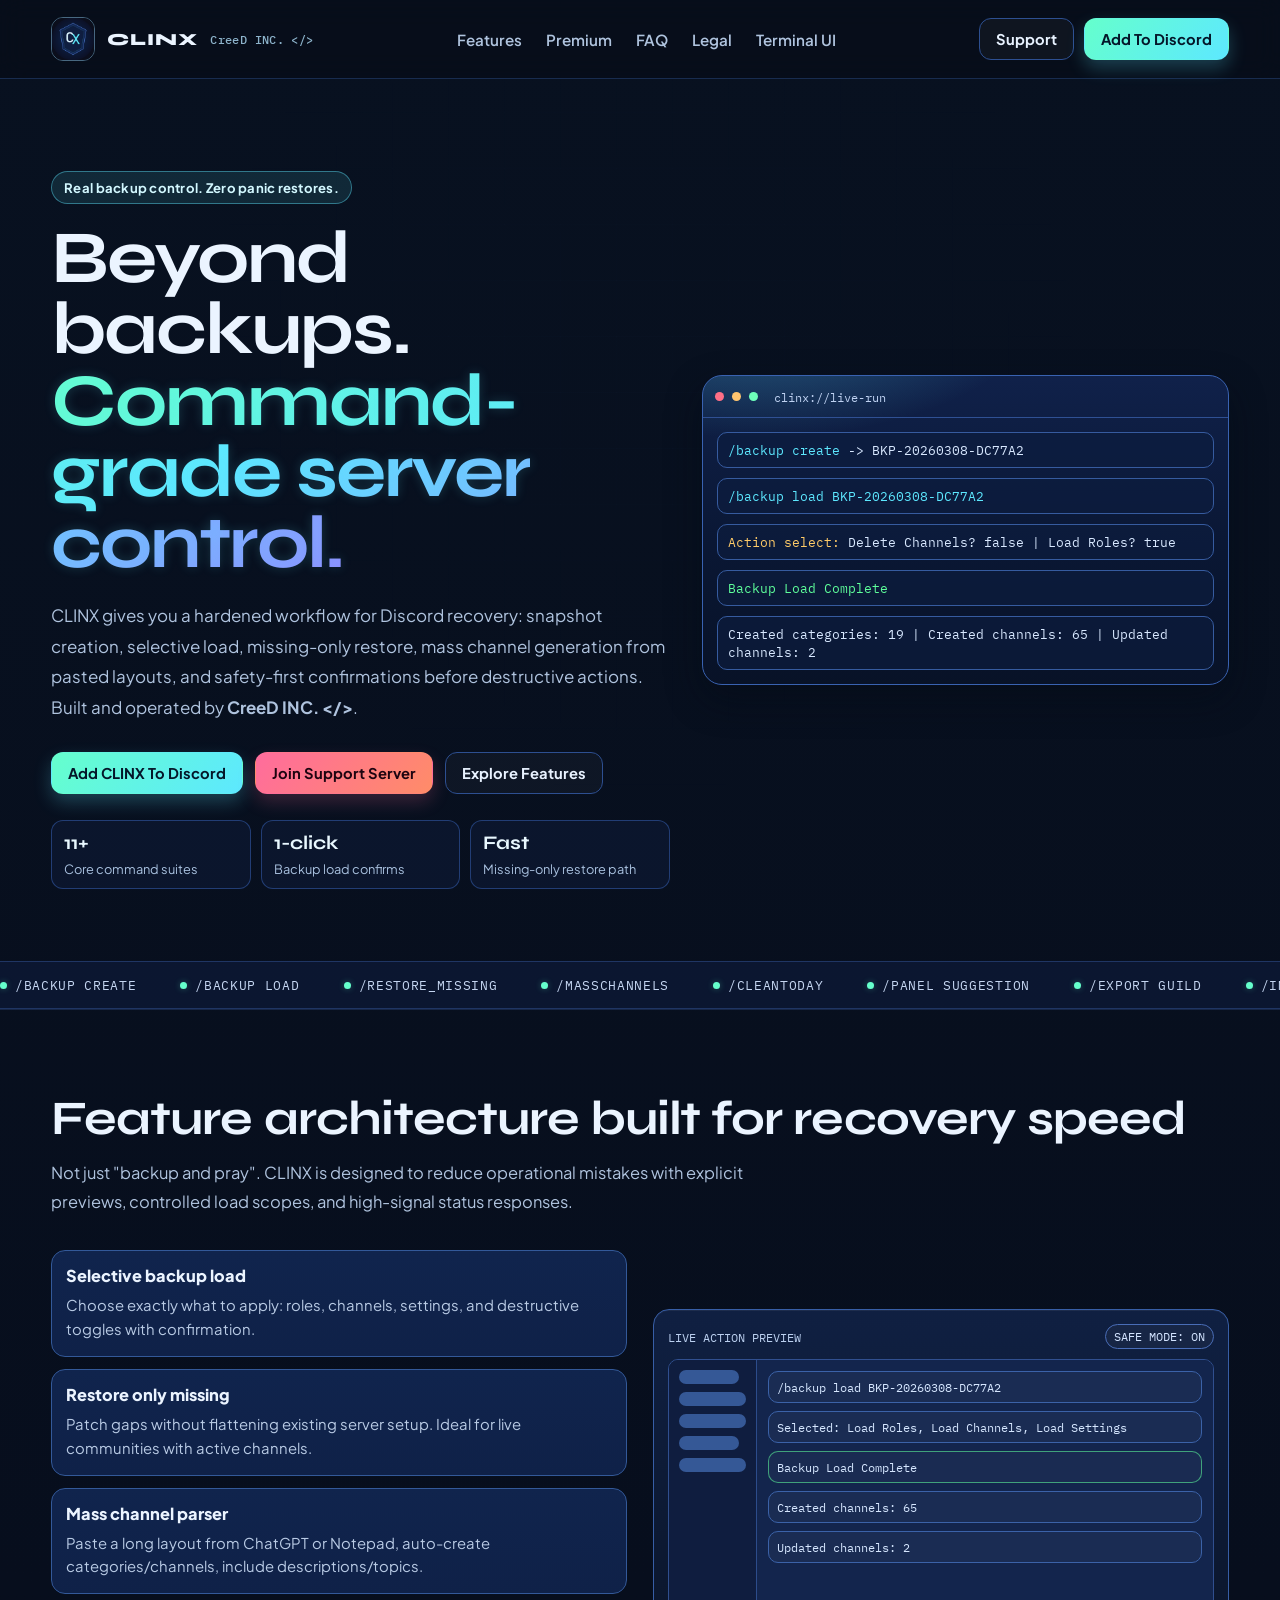
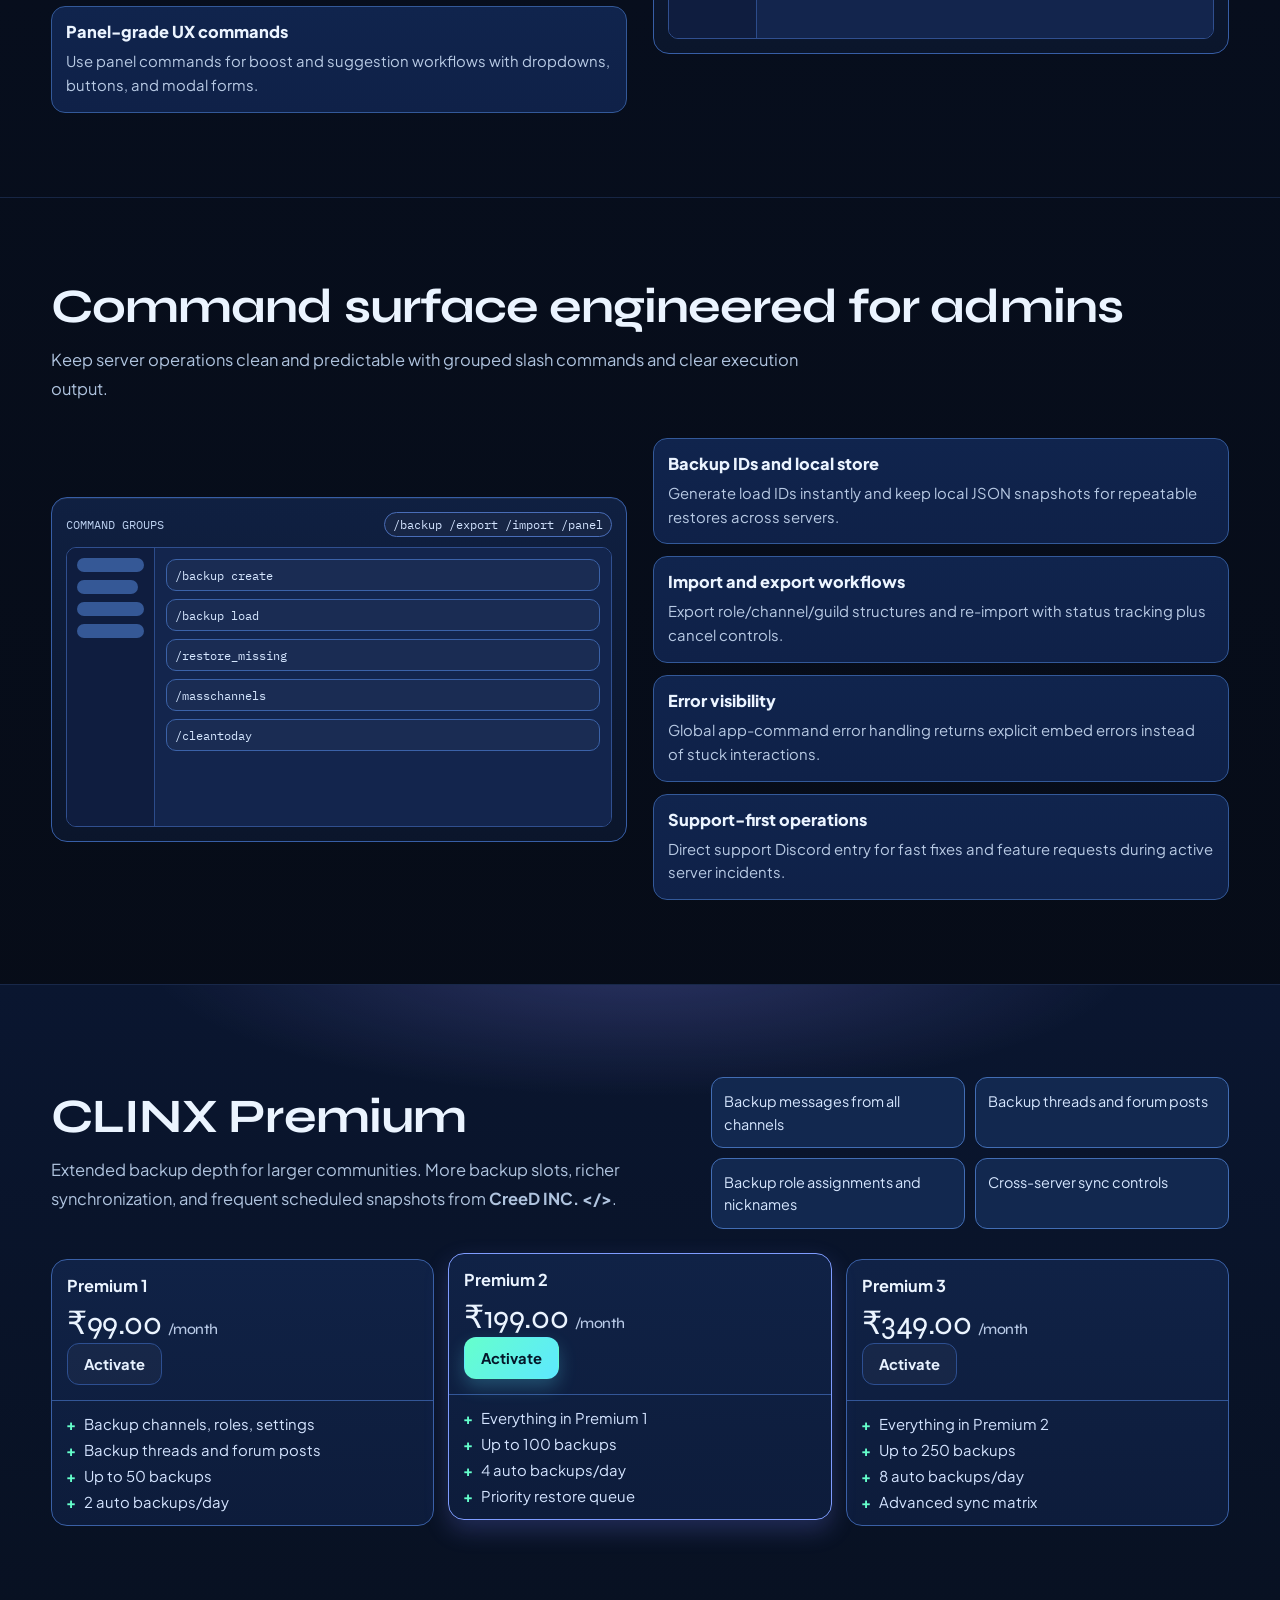
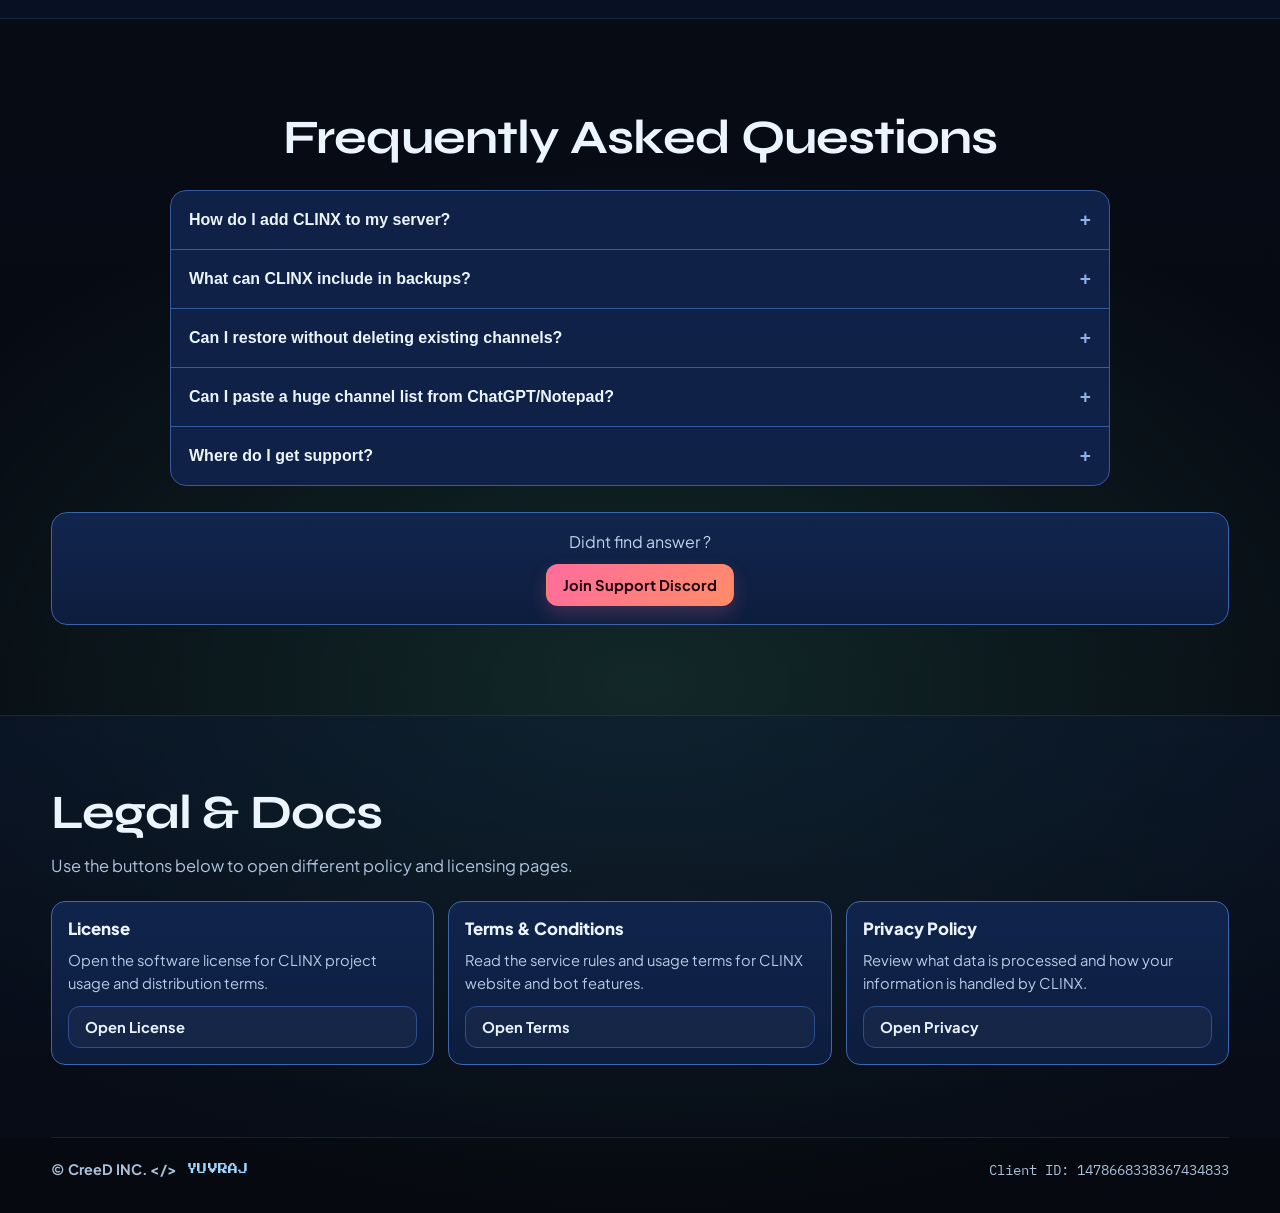
==== commit dfbb47a5: "Restore repository snapshot to e69b3e5" ====
--- a/website/index.html
+++ b/website/index.html
@@ -1,67 +1,882 @@
-<!doctype html>
+﻿<!doctype html>
 <html lang="en">
 <head>
   <meta charset="UTF-8" />
   <meta name="viewport" content="width=device-width, initial-scale=1.0" />
   <title>CLINX | Discord Backup Supercontrol</title>
   <meta name="description" content="CLINX is a high-speed Discord backup and restore platform with action previews, bulk channel creation, and admin-safe workflows." />
-  <meta name="theme-color" content="#081120" />
-  <meta property="og:title" content="CLINX | Discord Backup Supercontrol" />
-  <meta property="og:description" content="High-speed Discord backup and restore with selective loads, restore-missing, and mass channel generation." />
-  <meta property="og:type" content="website" />
-  <meta name="twitter:card" content="summary" />
-  <meta name="twitter:title" content="CLINX | Discord Backup Supercontrol" />
-  <meta name="twitter:description" content="High-speed Discord backup and restore with selective loads, restore-missing, and mass channel generation." />
   <link rel="icon" type="image/png" href="./assets/clinx-logo-option2-256.png" />
-  <link rel="stylesheet" href="./assets/css/site.css" />
+  <style>
+    @import url('https://fonts.googleapis.com/css2?family=Syne:wght@500;700;800&family=Plus+Jakarta+Sans:wght@400;500;600;700;800&family=IBM+Plex+Mono:wght@400;500;600&family=Press+Start+2P&display=swap');
+
+    :root {
+      --bg: #06090f;
+      --bg-2: #0a1324;
+      --bg-3: #0d1830;
+      --panel: #0f1f3f;
+      --panel-2: #122b55;
+      --line: #2d4f91;
+      --line-2: #3b67bd;
+      --text: #ebf4ff;
+      --muted: #afc3de;
+      --cyan: #5de8ff;
+      --mint: #65ffcc;
+      --amber: #ffcb68;
+      --hot: #ff6c9d;
+      --violet: #8f8cff;
+      --ok: #5eff9b;
+      --danger: #ff6f86;
+      --radius: 16px;
+    }
+
+    * { box-sizing: border-box; }
+
+    html,
+    body {
+      margin: 0;
+      padding: 0;
+      width: 100%;
+      color: var(--text);
+      background: var(--bg);
+      font-family: 'Plus Jakarta Sans', sans-serif;
+    }
+
+    html {
+      scroll-behavior: smooth;
+    }
+
+    a {
+      color: inherit;
+      text-decoration: none;
+    }
+
+    .page {
+      min-height: 100vh;
+      position: relative;
+      overflow: hidden;
+      background:
+        radial-gradient(1100px 520px at 8% -12%, rgba(93,232,255,.28), transparent 56%),
+        radial-gradient(900px 460px at 97% -10%, rgba(143,140,255,.18), transparent 60%),
+        radial-gradient(1300px 820px at 50% 88%, rgba(101,255,204,.12), transparent 65%),
+        linear-gradient(180deg, #081120 0%, #070e1d 36%, #06090f 100%);
+    }
+
+    .page::before {
+      content: "";
+      position: fixed;
+      inset: 0;
+      pointer-events: none;
+      background-image:
+        linear-gradient(rgba(157,198,255,.08) 1px, transparent 1px),
+        linear-gradient(90deg, rgba(157,198,255,.06) 1px, transparent 1px);
+      background-size: 56px 56px;
+      mask-image: radial-gradient(circle at 50% 40%, rgba(0,0,0,.75), transparent 74%);
+      opacity: .23;
+    }
+
+    .container {
+      width: min(1200px, 92vw);
+      margin: 0 auto;
+      position: relative;
+      z-index: 2;
+    }
+
+    .topbar {
+      position: sticky;
+      top: 0;
+      z-index: 40;
+      border-bottom: 1px solid rgba(61,103,183,.34);
+      background: rgba(7, 13, 24, .72);
+      backdrop-filter: blur(12px);
+    }
+
+    .nav {
+      height: 78px;
+      display: flex;
+      align-items: center;
+      justify-content: space-between;
+      gap: 14px;
+    }
+
+    .brand {
+      display: inline-flex;
+      align-items: center;
+      gap: 12px;
+      font-family: 'Syne', sans-serif;
+      font-weight: 800;
+      font-size: 1.06rem;
+      letter-spacing: .06em;
+      text-transform: uppercase;
+    }
+
+    .brand-logo {
+      width: 44px;
+      height: 44px;
+      border-radius: 12px;
+      object-fit: cover;
+      border: 1px solid rgba(151, 215, 255, .45);
+    }
+
+    .brand small {
+      font-family: 'IBM Plex Mono', monospace;
+      font-size: .78rem;
+      color: #9cc6df;
+      letter-spacing: .03em;
+      text-transform: none;
+      font-weight: 500;
+      opacity: .9;
+    }
+
+    .brand-orb {
+      width: 36px;
+      height: 36px;
+      border-radius: 12px;
+      display: grid;
+      place-items: center;
+      font-weight: 800;
+      color: #021025;
+      background: linear-gradient(140deg, var(--mint), var(--cyan));
+      box-shadow:
+        0 5px 14px rgba(93,232,255,.22),
+        inset 0 1px 0 rgba(255,255,255,.62);
+    }
+
+    .nav-links {
+      display: flex;
+      align-items: center;
+      gap: 24px;
+      color: var(--muted);
+      font-weight: 600;
+      font-size: .95rem;
+    }
+
+    .nav-links a {
+      transition: color .2s ease;
+    }
+
+    .nav-links a:hover {
+      color: #fff;
+    }
+
+    .nav-actions {
+      display: inline-flex;
+      gap: 10px;
+      align-items: center;
+    }
+
+    .btn {
+      border: 1px solid var(--line);
+      background: rgba(255,255,255,.03);
+      color: #e8f2ff;
+      border-radius: 12px;
+      padding: 11px 16px;
+      font-weight: 700;
+      font-size: .92rem;
+      display: inline-flex;
+      align-items: center;
+      gap: 8px;
+      transition: transform .2s ease, border-color .2s ease, box-shadow .2s ease;
+    }
+
+    .btn:hover {
+      transform: translateY(-1px);
+      border-color: var(--line-2);
+      box-shadow: 0 5px 14px rgba(59, 103, 189, .2);
+    }
+
+    .btn.primary {
+      border-color: transparent;
+      color: #041629;
+      background: linear-gradient(130deg, var(--mint), var(--cyan));
+      box-shadow: 0 8px 18px rgba(93,232,255,.24);
+    }
+
+    .btn.hot {
+      background: linear-gradient(130deg, #ff6c9d, #ff8c68);
+      border-color: transparent;
+      color: #1e0410;
+      box-shadow: 0 8px 18px rgba(255,108,157,.2);
+    }
+
+    .hero {
+      padding: 92px 0 72px;
+      display: grid;
+      grid-template-columns: 1.08fr .92fr;
+      gap: 32px;
+      align-items: center;
+    }
+
+    .eyebrow {
+      display: inline-flex;
+      align-items: center;
+      gap: 8px;
+      border: 1px solid rgba(93,232,255,.42);
+      color: #d3f8ff;
+      background: rgba(93,232,255,.11);
+      border-radius: 999px;
+      padding: 7px 12px;
+      font-size: .82rem;
+      font-weight: 700;
+      letter-spacing: .02em;
+      margin-bottom: 18px;
+    }
+
+    .hero h1 {
+      margin: 0;
+      font-family: 'Syne', sans-serif;
+      font-size: clamp(2.2rem, 5.8vw, 5.25rem);
+      line-height: .96;
+      letter-spacing: -.028em;
+      text-wrap: balance;
+    }
+
+    .hero h1 span {
+      background: linear-gradient(135deg, var(--mint), var(--cyan), var(--violet));
+      -webkit-background-clip: text;
+      -webkit-text-fill-color: transparent;
+      background-clip: text;
+      color: transparent;
+      text-shadow: 0 0 12px rgba(93,232,255,.18);
+    }
+
+    .hero p {
+      margin: 22px 0 0;
+      max-width: 62ch;
+      color: var(--muted);
+      line-height: 1.8;
+      font-size: 1.06rem;
+    }
+
+    .hero-actions {
+      margin-top: 30px;
+      display: flex;
+      flex-wrap: wrap;
+      gap: 12px;
+    }
+
+    .metrics {
+      margin-top: 26px;
+      display: grid;
+      grid-template-columns: repeat(3, minmax(0, 1fr));
+      gap: 10px;
+      max-width: 620px;
+    }
+
+    .metric {
+      border: 1px solid rgba(59,103,189,.5);
+      border-radius: 12px;
+      background: rgba(16, 29, 58, .55);
+      padding: 10px 12px;
+    }
+
+    .metric b {
+      display: block;
+      font-family: 'Syne', sans-serif;
+      font-size: 1.2rem;
+      color: #e9f8ff;
+      margin-bottom: 3px;
+    }
+
+    .metric span {
+      font-size: .8rem;
+      color: #a9c1df;
+    }
+
+    .hero-panel {
+      border: 1px solid #3962b1;
+      border-radius: 20px;
+      overflow: hidden;
+      background:
+        radial-gradient(500px 240px at 10% -25%, rgba(93,232,255,.35), transparent 58%),
+        linear-gradient(180deg, #10214a 0%, #0a1734 55%, #081227 100%);
+      box-shadow: 0 14px 36px rgba(4, 10, 22, .45);
+    }
+
+    .panel-top {
+      height: 42px;
+      border-bottom: 1px solid #2f5093;
+      display: flex;
+      align-items: center;
+      gap: 8px;
+      padding: 0 12px;
+    }
+
+    .d {
+      width: 9px;
+      height: 9px;
+      border-radius: 50%;
+    }
+
+    .d.r { background: #ff6f86; }
+    .d.y { background: #ffc56f; }
+    .d.g { background: #6effba; }
+
+    .panel-title {
+      margin-left: 8px;
+      color: #bfd2f2;
+      font-family: 'IBM Plex Mono', monospace;
+      font-size: .78rem;
+    }
+
+    .panel-body {
+      padding: 14px;
+      display: grid;
+      gap: 10px;
+      font-family: 'IBM Plex Mono', monospace;
+      font-size: .84rem;
+      color: #d8e8ff;
+    }
+
+    .line {
+      border: 1px solid #365b9f;
+      border-radius: 10px;
+      padding: 8px 10px;
+      background: rgba(12, 29, 62, .68);
+    }
+
+    .line .cmd { color: var(--cyan); }
+    .line .ok { color: var(--ok); }
+    .line .warn { color: var(--amber); }
+
+    .glide {
+      animation: drift 6.2s ease-in-out infinite;
+    }
+
+    @keyframes drift {
+      0%, 100% { transform: translateY(0); }
+      50% { transform: translateY(-7px); }
+    }
+
+    .marquee-wrap {
+      border-top: 1px solid rgba(70,111,196,.34);
+      border-bottom: 1px solid rgba(70,111,196,.34);
+      background: rgba(14, 28, 58, .64);
+      overflow: hidden;
+    }
+
+    .marquee {
+      display: flex;
+      gap: 44px;
+      width: max-content;
+      padding: 14px 0;
+      animation: ticker 26s linear infinite;
+      font-family: 'IBM Plex Mono', monospace;
+      font-size: .84rem;
+      color: #c5d6f1;
+    }
+
+    .marquee span {
+      display: inline-flex;
+      align-items: center;
+      gap: 8px;
+      text-transform: uppercase;
+      letter-spacing: .05em;
+    }
+
+    .dot-mini {
+      width: 7px;
+      height: 7px;
+      border-radius: 50%;
+      background: var(--mint);
+      box-shadow: 0 0 6px rgba(101,255,204,.3);
+    }
+
+    @keyframes ticker {
+      from { transform: translateX(0); }
+      to { transform: translateX(-50%); }
+    }
+
+    .section {
+      padding: 84px 0;
+      border-top: 1px solid rgba(58, 91, 159, .31);
+    }
+
+    .section-title {
+      margin: 0;
+      font-family: 'Syne', sans-serif;
+      font-size: clamp(1.7rem, 4vw, 3rem);
+      line-height: 1.05;
+      letter-spacing: -.02em;
+    }
+
+    .section-sub {
+      margin: 14px 0 0;
+      color: var(--muted);
+      font-size: 1.03rem;
+      line-height: 1.75;
+      max-width: 64ch;
+    }
+
+    .split {
+      margin-top: 34px;
+      display: grid;
+      grid-template-columns: 1fr 1fr;
+      gap: 26px;
+      align-items: center;
+    }
+
+    .stack {
+      display: grid;
+      gap: 12px;
+    }
+
+    .f-card {
+      border: 1px solid #335999;
+      background: linear-gradient(180deg, #10244d, #0f2148);
+      border-radius: 14px;
+      padding: 14px;
+      transition: transform .24s ease, border-color .24s ease, box-shadow .24s ease;
+    }
+
+    .f-card:hover {
+      transform: translateY(-4px);
+      border-color: #4b79ca;
+      box-shadow: 0 12px 24px rgba(19, 43, 87, .35);
+    }
+
+    .f-card h3 {
+      margin: 0 0 8px;
+      font-size: 1.02rem;
+      font-weight: 800;
+    }
+
+    .f-card p {
+      margin: 0;
+      color: #b8cae4;
+      line-height: 1.6;
+      font-size: .93rem;
+    }
+
+    .mock {
+      border: 1px solid #375ea6;
+      border-radius: 16px;
+      background:
+        linear-gradient(180deg, rgba(17,34,70,.9), rgba(12,23,46,.9));
+      box-shadow: inset 0 1px 0 rgba(255,255,255,.06);
+      padding: 14px;
+    }
+
+    .mock-head {
+      display: flex;
+      justify-content: space-between;
+      align-items: center;
+      margin-bottom: 10px;
+      color: #bbd0ef;
+      font-family: 'IBM Plex Mono', monospace;
+      font-size: .78rem;
+    }
+
+    .chip {
+      border: 1px solid #496db7;
+      border-radius: 999px;
+      padding: 4px 8px;
+      font-size: .72rem;
+      color: #d3e4ff;
+      background: rgba(255,255,255,.03);
+    }
+
+    .mock-grid {
+      display: grid;
+      grid-template-columns: 88px 1fr;
+      min-height: 280px;
+      border: 1px solid #304f8f;
+      border-radius: 10px;
+      overflow: hidden;
+    }
+
+    .left-rail {
+      background: #0f1d3f;
+      border-right: 1px solid #2c4c8b;
+      padding: 10px;
+      display: grid;
+      gap: 8px;
+      align-content: start;
+    }
+
+    .pill {
+      height: 14px;
+      border-radius: 999px;
+      background: #355896;
+    }
+
+    .pill.wide { width: 90%; }
+
+    .chat {
+      padding: 11px;
+      background: #13254d;
+      display: grid;
+      gap: 8px;
+      align-content: start;
+    }
+
+    .msg {
+      border: 1px solid #3b62a8;
+      border-radius: 10px;
+      padding: 7px 8px;
+      background: rgba(255,255,255,.03);
+      font-family: 'IBM Plex Mono', monospace;
+      font-size: .77rem;
+      color: #d6e7ff;
+    }
+
+    .msg.ok { border-color: rgba(94,255,155,.56); }
+
+    .premium {
+      padding: 92px 0;
+      border-top: 1px solid rgba(58, 91, 159, .31);
+      background:
+        radial-gradient(900px 260px at 50% -5%, rgba(143,140,255,.25), transparent 55%),
+        linear-gradient(180deg, #0a1630 0%, #081122 100%);
+    }
+
+    .premium-top {
+      display: grid;
+      grid-template-columns: 1.1fr .9fr;
+      gap: 26px;
+      align-items: center;
+      margin-bottom: 30px;
+    }
+
+    .tile-grid {
+      display: grid;
+      grid-template-columns: repeat(2, minmax(0, 1fr));
+      gap: 10px;
+    }
+
+    .tile {
+      border: 1px solid #426db4;
+      border-radius: 12px;
+      background: #12284f;
+      padding: 12px;
+      font-size: .9rem;
+      color: #d7e7ff;
+      line-height: 1.55;
+      transition: transform .24s ease, box-shadow .24s ease, border-color .24s ease;
+    }
+
+    .tile:hover {
+      transform: translateY(-3px);
+      border-color: #5f87ca;
+      box-shadow: 0 10px 22px rgba(25, 58, 117, .34);
+    }
+
+    .plans {
+      display: grid;
+      grid-template-columns: repeat(3, minmax(0, 1fr));
+      gap: 14px;
+    }
+
+    .plan {
+      border: 1px solid #3a60a6;
+      border-radius: 16px;
+      background: linear-gradient(180deg, #102246, #0d1c3b);
+      overflow: hidden;
+      transition: transform .24s ease, box-shadow .24s ease, border-color .24s ease;
+    }
+
+    .plan:hover {
+      transform: translateY(-4px);
+      border-color: #557dc3;
+      box-shadow: 0 14px 28px rgba(20, 45, 89, .4);
+    }
+
+    .plan .head {
+      padding: 15px;
+      border-bottom: 1px solid #335697;
+    }
+
+    .plan h3 {
+      margin: 0;
+      font-size: 1.02rem;
+    }
+
+    .price {
+      margin-top: 8px;
+      font-family: 'Syne', sans-serif;
+      font-size: 2rem;
+      letter-spacing: -.015em;
+    }
+
+    .per {
+      color: #b8c9e6;
+      font-size: .92rem;
+      font-weight: 500;
+    }
+
+    .plan .body {
+      padding: 14px;
+      display: grid;
+      gap: 8px;
+      font-size: .93rem;
+      color: #d4e4ff;
+    }
+
+    .feat::before {
+      content: "+";
+      color: var(--mint);
+      margin-right: 8px;
+      font-weight: 900;
+    }
+
+    .plan.pro {
+      border-color: #7f9cff;
+      box-shadow: 0 10px 24px rgba(115,131,255,.24);
+      transform: translateY(-6px);
+    }
+
+    .faq {
+      padding: 90px 0;
+      border-top: 1px solid rgba(58, 91, 159, .31);
+    }
+
+    .faq-title {
+      margin: 0 0 24px;
+      text-align: center;
+      font-family: 'Syne', sans-serif;
+      font-size: clamp(1.7rem, 4vw, 3rem);
+      letter-spacing: -.02em;
+    }
+
+    .faq-list {
+      width: min(940px, 100%);
+      margin-inline: auto;
+      border: 1px solid #355a9e;
+      border-radius: 16px;
+      overflow: hidden;
+      background: #0f2146;
+    }
+
+    .faq-item + .faq-item {
+      border-top: 1px solid #355a9e;
+    }
+
+    .faq-q {
+      width: 100%;
+      border: 0;
+      background: transparent;
+      color: #ecf4ff;
+      font-size: 1rem;
+      font-weight: 700;
+      text-align: left;
+      padding: 18px;
+      display: flex;
+      align-items: center;
+      justify-content: space-between;
+      gap: 14px;
+      cursor: pointer;
+    }
+
+    .faq-q span:last-child {
+      font-size: 1.2rem;
+      color: #8fb2eb;
+      transition: transform .2s ease;
+    }
+
+    .faq-a {
+      max-height: 0;
+      overflow: hidden;
+      transition: max-height .26s ease;
+      color: #b6cae7;
+      line-height: 1.7;
+      padding: 0 18px;
+    }
+
+    .faq-item.open .faq-a {
+      max-height: 220px;
+      padding-bottom: 18px;
+    }
+
+    .faq-item.open .faq-q span:last-child {
+      transform: rotate(45deg);
+    }
+
+    .cta-panel {
+      margin-top: 26px;
+      border: 1px solid #3a63ab;
+      border-radius: 16px;
+      background: linear-gradient(180deg, #11254d, #0d1d3e);
+      padding: 18px;
+      text-align: center;
+      transition: transform .24s ease, box-shadow .24s ease;
+    }
+
+    .cta-panel:hover {
+      transform: translateY(-3px);
+      box-shadow: 0 10px 24px rgba(20, 47, 96, .35);
+    }
+
+    .legal {
+      padding: 72px 0;
+      border-top: 1px solid rgba(58, 91, 159, .31);
+      background: linear-gradient(180deg, rgba(11, 26, 54, .45), rgba(8, 16, 33, .35));
+    }
+
+    .legal-grid {
+      margin-top: 20px;
+      display: grid;
+      grid-template-columns: repeat(3, minmax(0, 1fr));
+      gap: 14px;
+    }
+
+    .legal-card {
+      border: 1px solid #3f67ae;
+      border-radius: 14px;
+      background: linear-gradient(180deg, #10244c, #0c1d3e);
+      padding: 16px;
+      display: grid;
+      gap: 10px;
+      transition: transform .24s ease, box-shadow .24s ease, border-color .24s ease;
+    }
+
+    .legal-card:hover {
+      transform: translateY(-4px);
+      border-color: #5d84c8;
+      box-shadow: 0 12px 24px rgba(20, 47, 96, .35);
+    }
+
+    .legal-card h3 {
+      margin: 0;
+      font-size: 1.05rem;
+      font-weight: 800;
+    }
+
+    .legal-card p {
+      margin: 0;
+      color: #b6cbe7;
+      line-height: 1.6;
+      font-size: .92rem;
+    }
+
+    .cta-panel p {
+      margin: 0 0 12px;
+      color: #bfd1eb;
+    }
+
+    .footer {
+      border-top: 1px solid rgba(58, 91, 159, .31);
+      padding: 22px 0 34px;
+      display: flex;
+      justify-content: space-between;
+      gap: 12px;
+      flex-wrap: wrap;
+      color: #aac0dc;
+      font-size: .9rem;
+    }
+
+    .footer-brand {
+      display: inline-flex;
+      align-items: center;
+      gap: 10px;
+      flex-wrap: wrap;
+    }
+
+    .footer-copy {
+      font-weight: 700;
+    }
+
+    .pixel {
+      font-family: 'Press Start 2P', monospace;
+      font-size: .62rem;
+      letter-spacing: .02em;
+      color: #9fd6ff;
+      text-transform: uppercase;
+    }
+
+    .mono {
+      font-family: 'IBM Plex Mono', monospace;
+    }
+
+    .fade {
+      opacity: 0;
+      transform: translateY(14px);
+      transition: opacity .55s ease, transform .55s ease;
+    }
+
+    .fade.show {
+      opacity: 1;
+      transform: translateY(0);
+    }
+
+    @media (max-width: 1030px) {
+      .hero,
+      .split,
+      .premium-top,
+      .plans {
+        grid-template-columns: 1fr;
+      }
+
+      .plan.pro {
+        transform: none;
+      }
+
+      .metrics {
+        max-width: 100%;
+      }
+
+      .legal-grid {
+        grid-template-columns: 1fr;
+      }
+    }
+
+    @media (max-width: 720px) {
+      .nav-links {
+        display: none;
+      }
+
+      .nav-actions {
+        width: 100%;
+        justify-content: flex-end;
+      }
+
+      .hero-actions {
+        flex-direction: column;
+      }
+
+      .hero-actions .btn,
+      .nav-actions .btn {
+        width: 100%;
+        justify-content: center;
+      }
+
+      .metrics {
+        grid-template-columns: 1fr;
+      }
+
+      .tile-grid {
+        grid-template-columns: 1fr;
+      }
+
+      .mock-grid {
+        grid-template-columns: 70px 1fr;
+      }
+    }
+  </style>
 </head>
 <body>
-  <a class="skip-link" href="#content">Skip to content</a>
-  <div class="page" id="top">
+  <div class="page">
     <header class="topbar">
       <div class="container nav">
-        <a class="brand" href="#top">
+        <a class="brand" href="#">
           <img class="brand-logo" src="./assets/clinx-logo-option2-256.png" alt="CLINX logo" />
           <span>CLINX</span><small>CreeD INC. &lt;/&gt;</small>
         </a>
 
-        <nav class="nav-links" aria-label="Primary">
-          <a href="./features.html" data-page-transition="true">Features</a>
-          <a href="#premium">Plans</a>
+        <nav class="nav-links">
+          <a href="#features">Features</a>
+          <a href="#premium">Premium</a>
           <a href="#faq">FAQ</a>
           <a href="#legal">Legal</a>
+          <a href="../creed_terminal.html" target="_blank" rel="noreferrer">Terminal UI</a>
         </nav>
 
         <div class="nav-actions">
-          <a class="btn" href="https://discord.gg/V6YEw2Wxcb" target="_blank" rel="noreferrer">Support</a>
-          <a class="btn primary" href="https://discord.com/oauth2/authorize?client_id=1478668338367434833&permissions=8&integration_type=0&scope=bot+applications.commands" target="_blank" rel="noreferrer">Add To Discord</a>
-        </div>
-
-        <button class="menu-toggle" type="button" aria-expanded="false" aria-controls="mobile-menu">
-          <span class="menu-toggle-lines" aria-hidden="true">
-            <span class="menu-toggle-bar"></span>
-            <span class="menu-toggle-bar"></span>
-            <span class="menu-toggle-bar"></span>
-          </span>
-          <span>Menu</span>
-        </button>
-      </div>
-
-      <div class="container mobile-menu" id="mobile-menu" hidden>
-        <nav class="mobile-links" aria-label="Mobile">
-          <a href="./features.html" data-page-transition="true">Features</a>
-          <a href="#premium">Plans</a>
-          <a href="#faq">FAQ</a>
-          <a href="#legal">Legal</a>
-        </nav>
-        <div class="mobile-actions">
           <a class="btn" href="https://discord.gg/V6YEw2Wxcb" target="_blank" rel="noreferrer">Support</a>
           <a class="btn primary" href="https://discord.com/oauth2/authorize?client_id=1478668338367434833&permissions=8&integration_type=0&scope=bot+applications.commands" target="_blank" rel="noreferrer">Add To Discord</a>
         </div>
       </div>
     </header>
 
-    <main id="content">
+    <main>
       <section class="container hero fade show">
         <div>
           <div class="eyebrow">Real backup control. Zero panic restores.</div>
@@ -75,7 +890,7 @@
           <div class="hero-actions">
             <a class="btn primary" href="https://discord.com/oauth2/authorize?client_id=1478668338367434833&permissions=8&integration_type=0&scope=bot+applications.commands" target="_blank" rel="noreferrer">Add CLINX To Discord</a>
             <a class="btn hot" href="https://discord.gg/V6YEw2Wxcb" target="_blank" rel="noreferrer">Join Support Server</a>
-            <a class="btn" href="./features.html" data-page-transition="true">Explore Features</a>
+            <a class="btn" href="#features">Explore Features</a>
           </div>
 
           <div class="metrics">
@@ -123,43 +938,117 @@
         </div>
       </section>
 
-      <section class="section feature-portal" id="feature-preview">
+      <section class="section" id="features">
         <div class="container fade">
-          <div class="feature-portal-head">
-            <div>
-              <div class="eyebrow">Dedicated feature page</div>
-              <h2 class="section-title">The heavy product detail lives on its own screen now.</h2>
-              <p class="section-sub">
-                Open the feature page for the recovery stack, Safety Gate runtime tiers, owner approval flow,
-                trust model, and protected command matrix without crowding the homepage.
-              </p>
+          <h2 class="section-title">Feature architecture built for recovery speed</h2>
+          <p class="section-sub">
+            Not just "backup and pray". CLINX is designed to reduce operational mistakes with explicit previews,
+            controlled load scopes, and high-signal status responses.
+          </p>
+
+          <div class="split">
+            <div class="stack">
+              <article class="f-card">
+                <h3>Selective backup load</h3>
+                <p>Choose exactly what to apply: roles, channels, settings, and destructive toggles with confirmation.</p>
+              </article>
+              <article class="f-card">
+                <h3>Restore only missing</h3>
+                <p>Patch gaps without flattening existing server setup. Ideal for live communities with active channels.</p>
+              </article>
+              <article class="f-card">
+                <h3>Mass channel parser</h3>
+                <p>Paste a long layout from ChatGPT or Notepad, auto-create categories/channels, include descriptions/topics.</p>
+              </article>
+              <article class="f-card">
+                <h3>Panel-grade UX commands</h3>
+                <p>Use panel commands for boost and suggestion workflows with dropdowns, buttons, and modal forms.</p>
+              </article>
             </div>
 
-            <a class="btn primary" href="./features.html" data-page-transition="true">Open Features Page</a>
-          </div>
-
-          <div class="feature-portal-grid">
-            <article class="portal-card">
-              <strong>Recovery Stack</strong>
-              <span>Selective loads, restore-missing, imports, exports, panel workflows, and mass channel parsing.</span>
-            </article>
-            <article class="portal-card">
-              <strong>Safety Gate</strong>
-              <span>Five runtime tiers so high-impact actions stay controlled even when someone has Discord Administrator.</span>
-            </article>
-            <article class="portal-card">
-              <strong>Owner Approvals</strong>
-              <span>Untrusted admins can still request powerful actions, but the real guild owner must approve the frozen request.</span>
+            <article class="mock">
+              <div class="mock-head">
+                <span>LIVE ACTION PREVIEW</span>
+                <span class="chip">SAFE MODE: ON</span>
+              </div>
+              <div class="mock-grid">
+                <div class="left-rail">
+                  <div class="pill wide"></div>
+                  <div class="pill"></div>
+                  <div class="pill"></div>
+                  <div class="pill wide"></div>
+                  <div class="pill"></div>
+                </div>
+                <div class="chat">
+                  <div class="msg">/backup load BKP-20260308-DC77A2</div>
+                  <div class="msg">Selected: Load Roles, Load Channels, Load Settings</div>
+                  <div class="msg ok">Backup Load Complete</div>
+                  <div class="msg">Created channels: 65</div>
+                  <div class="msg">Updated channels: 2</div>
+                </div>
+              </div>
             </article>
           </div>
         </div>
       </section>
 
+      <section class="section">
+        <div class="container fade">
+          <h2 class="section-title">Command surface engineered for admins</h2>
+          <p class="section-sub">
+            Keep server operations clean and predictable with grouped slash commands and clear execution output.
+          </p>
+
+          <div class="split">
+            <article class="mock">
+              <div class="mock-head">
+                <span>COMMAND GROUPS</span>
+                <span class="chip mono">/backup /export /import /panel</span>
+              </div>
+              <div class="mock-grid">
+                <div class="left-rail">
+                  <div class="pill"></div>
+                  <div class="pill wide"></div>
+                  <div class="pill"></div>
+                  <div class="pill"></div>
+                </div>
+                <div class="chat">
+                  <div class="msg">/backup create</div>
+                  <div class="msg">/backup load</div>
+                  <div class="msg">/restore_missing</div>
+                  <div class="msg">/masschannels</div>
+                  <div class="msg">/cleantoday</div>
+                </div>
+              </div>
+            </article>
+
+            <div class="stack">
+              <article class="f-card">
+                <h3>Backup IDs and local store</h3>
+                <p>Generate load IDs instantly and keep local JSON snapshots for repeatable restores across servers.</p>
+              </article>
+              <article class="f-card">
+                <h3>Import and export workflows</h3>
+                <p>Export role/channel/guild structures and re-import with status tracking plus cancel controls.</p>
+              </article>
+              <article class="f-card">
+                <h3>Error visibility</h3>
+                <p>Global app-command error handling returns explicit embed errors instead of stuck interactions.</p>
+              </article>
+              <article class="f-card">
+                <h3>Support-first operations</h3>
+                <p>Direct support Discord entry for fast fixes and feature requests during active server incidents.</p>
+              </article>
+            </div>
+          </div>
+        </div>
+      </section>
+
       <section class="premium" id="premium">
         <div class="container fade">
           <div class="premium-top">
             <div>
-              <h2 class="section-title">CLINX Pro Plans</h2>
+              <h2 class="section-title">CLINX Premium</h2>
               <p class="section-sub">
                 Extended backup depth for larger communities. More backup slots, richer synchronization,
                 and frequent scheduled snapshots from <strong>CreeD INC. &lt;/&gt;</strong>.
@@ -177,8 +1066,8 @@
           <div class="plans">
             <article class="plan">
               <div class="head">
-                <h3>Pro</h3>
-                <div class="price">&#8377;99.00 <span class="per">/month</span></div>
+                <h3>Premium 1</h3>
+                <div class="price">₹99.00 <span class="per">/month</span></div>
                 <a class="btn" href="https://discord.gg/V6YEw2Wxcb" target="_blank" rel="noreferrer">Activate</a>
               </div>
               <div class="body">
@@ -191,12 +1080,12 @@
 
             <article class="plan pro">
               <div class="head">
-                <h3>Pro Plus</h3>
-                <div class="price">&#8377;199.00 <span class="per">/month</span></div>
+                <h3>Premium 2</h3>
+                <div class="price">₹199.00 <span class="per">/month</span></div>
                 <a class="btn primary" href="https://discord.gg/V6YEw2Wxcb" target="_blank" rel="noreferrer">Activate</a>
               </div>
               <div class="body">
-                <div class="feat">Everything in Pro</div>
+                <div class="feat">Everything in Premium 1</div>
                 <div class="feat">Up to 100 backups</div>
                 <div class="feat">4 auto backups/day</div>
                 <div class="feat">Priority restore queue</div>
@@ -205,12 +1094,12 @@
 
             <article class="plan">
               <div class="head">
-                <h3>Pro Ultra</h3>
-                <div class="price">&#8377;349.00 <span class="per">/month</span></div>
+                <h3>Premium 3</h3>
+                <div class="price">₹349.00 <span class="per">/month</span></div>
                 <a class="btn" href="https://discord.gg/V6YEw2Wxcb" target="_blank" rel="noreferrer">Activate</a>
               </div>
               <div class="body">
-                <div class="feat">Everything in Pro Plus</div>
+                <div class="feat">Everything in Premium 2</div>
                 <div class="feat">Up to 250 backups</div>
                 <div class="feat">8 auto backups/day</div>
                 <div class="feat">Advanced sync matrix</div>
@@ -224,58 +1113,30 @@
         <div class="container fade">
           <h2 class="faq-title">Frequently Asked Questions</h2>
           <div class="faq-list">
-            <details class="faq-item">
-              <summary class="faq-q"><span>How do I add CLINX to my server?</span><span>+</span></summary>
-              <div class="faq-a">
-                <div class="faq-a-inner">
-                  <p>Click any Add To Discord button on this page and authorize CLINX using your server admin account.</p>
-                </div>
-              </div>
-            </details>
-            <details class="faq-item">
-              <summary class="faq-q"><span>What can CLINX include in backups?</span><span>+</span></summary>
-              <div class="faq-a">
-                <div class="faq-a-inner">
-                  <p>Roles, categories, channels, permission overwrites, and selected server configuration values.</p>
-                </div>
-              </div>
-            </details>
-            <details class="faq-item">
-              <summary class="faq-q"><span>Can I restore without deleting existing channels?</span><span>+</span></summary>
-              <div class="faq-a">
-                <div class="faq-a-inner">
-                  <p>Yes. Use restore-missing mode or keep destructive options disabled during backup load selection.</p>
-                </div>
-              </div>
-            </details>
-            <details class="faq-item">
-              <summary class="faq-q"><span>Can I paste a huge channel list from ChatGPT or Notepad?</span><span>+</span></summary>
-              <div class="faq-a">
-                <div class="faq-a-inner">
-                  <p>Yes. Use <code>/masschannels</code> with category headers plus optional channel descriptions or topics.</p>
-                </div>
-              </div>
-            </details>
-            <details class="faq-item">
-              <summary class="faq-q"><span>Where are backups stored?</span><span>+</span></summary>
-              <div class="faq-a">
-                <div class="faq-a-inner">
-                  <p>Current restore workflows store JSON backup snapshots locally so you can reuse backup IDs and run repeatable loads.</p>
-                </div>
-              </div>
-            </details>
-            <details class="faq-item">
-              <summary class="faq-q"><span>Where do I get support?</span><span>+</span></summary>
-              <div class="faq-a">
-                <div class="faq-a-inner">
-                  <p>Join the support server here: <a href="https://discord.gg/V6YEw2Wxcb" target="_blank" rel="noreferrer">discord.gg/V6YEw2Wxcb</a>.</p>
-                </div>
-              </div>
-            </details>
+            <article class="faq-item">
+              <button class="faq-q" type="button"><span>How do I add CLINX to my server?</span><span>+</span></button>
+              <div class="faq-a">Click any Add To Discord button on this page and authorize CLINX using your server admin account.</div>
+            </article>
+            <article class="faq-item">
+              <button class="faq-q" type="button"><span>What can CLINX include in backups?</span><span>+</span></button>
+              <div class="faq-a">Roles, categories, channels, permission overwrites, and selected server configuration values.</div>
+            </article>
+            <article class="faq-item">
+              <button class="faq-q" type="button"><span>Can I restore without deleting existing channels?</span><span>+</span></button>
+              <div class="faq-a">Yes. Use restore-missing mode or keep destructive options disabled during backup load selection.</div>
+            </article>
+            <article class="faq-item">
+              <button class="faq-q" type="button"><span>Can I paste a huge channel list from ChatGPT/Notepad?</span><span>+</span></button>
+              <div class="faq-a">Yes. Use <code>/masschannels</code> with category headers and optional channel descriptions/topics.</div>
+            </article>
+            <article class="faq-item">
+              <button class="faq-q" type="button"><span>Where do I get support?</span><span>+</span></button>
+              <div class="faq-a">Join the support server here: <a href="https://discord.gg/V6YEw2Wxcb" target="_blank" rel="noreferrer">discord.gg/V6YEw2Wxcb</a>.</div>
+            </article>
           </div>
 
           <div class="cta-panel">
-            <p>Didn't find your answer?</p>
+            <p>Didnt find answer ?</p>
             <a class="btn hot" href="https://discord.gg/V6YEw2Wxcb" target="_blank" rel="noreferrer">Join Support Discord</a>
           </div>
         </div>
@@ -289,91 +1150,55 @@
             <article class="legal-card">
               <h3>License</h3>
               <p>Open the software license for CLINX project usage and distribution terms.</p>
-              <a class="btn" href="./license.html">Open License</a>
+              <a class="btn" href="./license.html" target="_blank" rel="noreferrer">Open License</a>
             </article>
             <article class="legal-card">
               <h3>Terms & Conditions</h3>
               <p>Read the service rules and usage terms for CLINX website and bot features.</p>
-              <a class="btn" href="./terms.html">Open Terms</a>
+              <a class="btn" href="./terms.html" target="_blank" rel="noreferrer">Open Terms</a>
             </article>
             <article class="legal-card">
               <h3>Privacy Policy</h3>
               <p>Review what data is processed and how your information is handled by CLINX.</p>
-              <a class="btn" href="./privacy.html">Open Privacy</a>
+              <a class="btn" href="./privacy.html" target="_blank" rel="noreferrer">Open Privacy</a>
             </article>
           </div>
         </div>
       </section>
     </main>
 
-    <footer class="site-footer">
-      <div class="container footer-shell">
-        <div class="footer-top">
-          <div class="footer-brand-block">
-            <a class="footer-logo" href="#top">
-              <img class="brand-logo" src="./assets/clinx-logo-option2-256.png" alt="CLINX logo" />
-              <span>
-                <strong>CLINX</strong>
-                <small>CreeD INC. &lt;/&gt;</small>
-              </span>
-            </a>
-            <div class="footer-creator">
-              <span class="footer-created-label">Made by</span>
-              <span class="footer-created-name">YUVRAJ</span>
-            </div>
-            <div class="footer-socials">
-              <a class="footer-chip" href="https://discord.gg/V6YEw2Wxcb" target="_blank" rel="noreferrer">Discord</a>
-              <a class="footer-chip" href="https://github.com/creedincdev-op/clinx-restore-bot" target="_blank" rel="noreferrer">GitHub</a>
-              <a class="footer-chip" href="https://discord.com/oauth2/authorize?client_id=1478668338367434833&permissions=8&integration_type=0&scope=bot+applications.commands" target="_blank" rel="noreferrer">Invite</a>
-            </div>
-          </div>
-
-          <div class="footer-columns">
-            <div class="footer-column">
-              <h3>Product</h3>
-              <a href="https://discord.com/oauth2/authorize?client_id=1478668338367434833&permissions=8&integration_type=0&scope=bot+applications.commands" target="_blank" rel="noreferrer">Add To Discord</a>
-              <a href="#premium">Pro Plans</a>
-              <a href="./features.html" data-page-transition="true">Feature Page</a>
-            </div>
-
-            <div class="footer-column">
-              <h3>Resources</h3>
-              <a href="https://github.com/creedincdev-op/clinx-restore-bot#readme" target="_blank" rel="noreferrer">Documentation</a>
-              <a href="#faq">FAQ</a>
-              <a href="https://discord.gg/V6YEw2Wxcb" target="_blank" rel="noreferrer">Support Server</a>
-            </div>
-
-            <div class="footer-column">
-              <h3>Legal</h3>
-              <a href="./license.html">License</a>
-              <a href="./privacy.html">Privacy Policy</a>
-              <a href="./terms.html">Terms & Conditions</a>
-            </div>
-          </div>
-        </div>
-
-        <div class="footer-bottom">
-          <p class="footer-copy">&copy; 2026 CreeD INC. &lt;/&gt; | Client ID: 1478668338367434833</p>
-
-          <div class="footer-actions">
-            <a class="footer-ghost" href="https://discord.gg/V6YEw2Wxcb" target="_blank" rel="noreferrer">Support</a>
-            <a class="footer-ghost" href="https://discord.com/oauth2/authorize?client_id=1478668338367434833&permissions=8&integration_type=0&scope=bot+applications.commands" target="_blank" rel="noreferrer">Add Bot</a>
-          </div>
-        </div>
-      </div>
+    <footer class="container footer">
+      <span class="footer-brand">
+        <span class="footer-copy">&copy; CreeD INC. &lt;/&gt;</span>
+        <span class="pixel">YUVRAJ</span>
+      </span>
+      <span class="mono">Client ID: 1478668338367434833</span>
     </footer>
   </div>
 
-  <script defer src="./assets/js/site.js"></script>
   <script>
-    window.va = window.va || function () { (window.vaq = window.vaq || []).push(arguments); };
+    const fadeTargets = document.querySelectorAll('.fade');
+    const revealObserver = new IntersectionObserver((entries) => {
+      entries.forEach((entry) => {
+        if (entry.isIntersecting) {
+          entry.target.classList.add('show');
+          revealObserver.unobserve(entry.target);
+        }
+      });
+    }, { threshold: 0.12 });
+
+    fadeTargets.forEach((el) => revealObserver.observe(el));
+
+    document.querySelectorAll('.faq-q').forEach((button) => {
+      button.addEventListener('click', () => {
+        const item = button.closest('.faq-item');
+        item.classList.toggle('open');
+      });
+    });
   </script>
-  <script defer src="/_vercel/insights/script.js"></script>
-  <script defer src="/_vercel/speed-insights/script.js"></script>
 </body>
 </html>
 
 
 
 
-
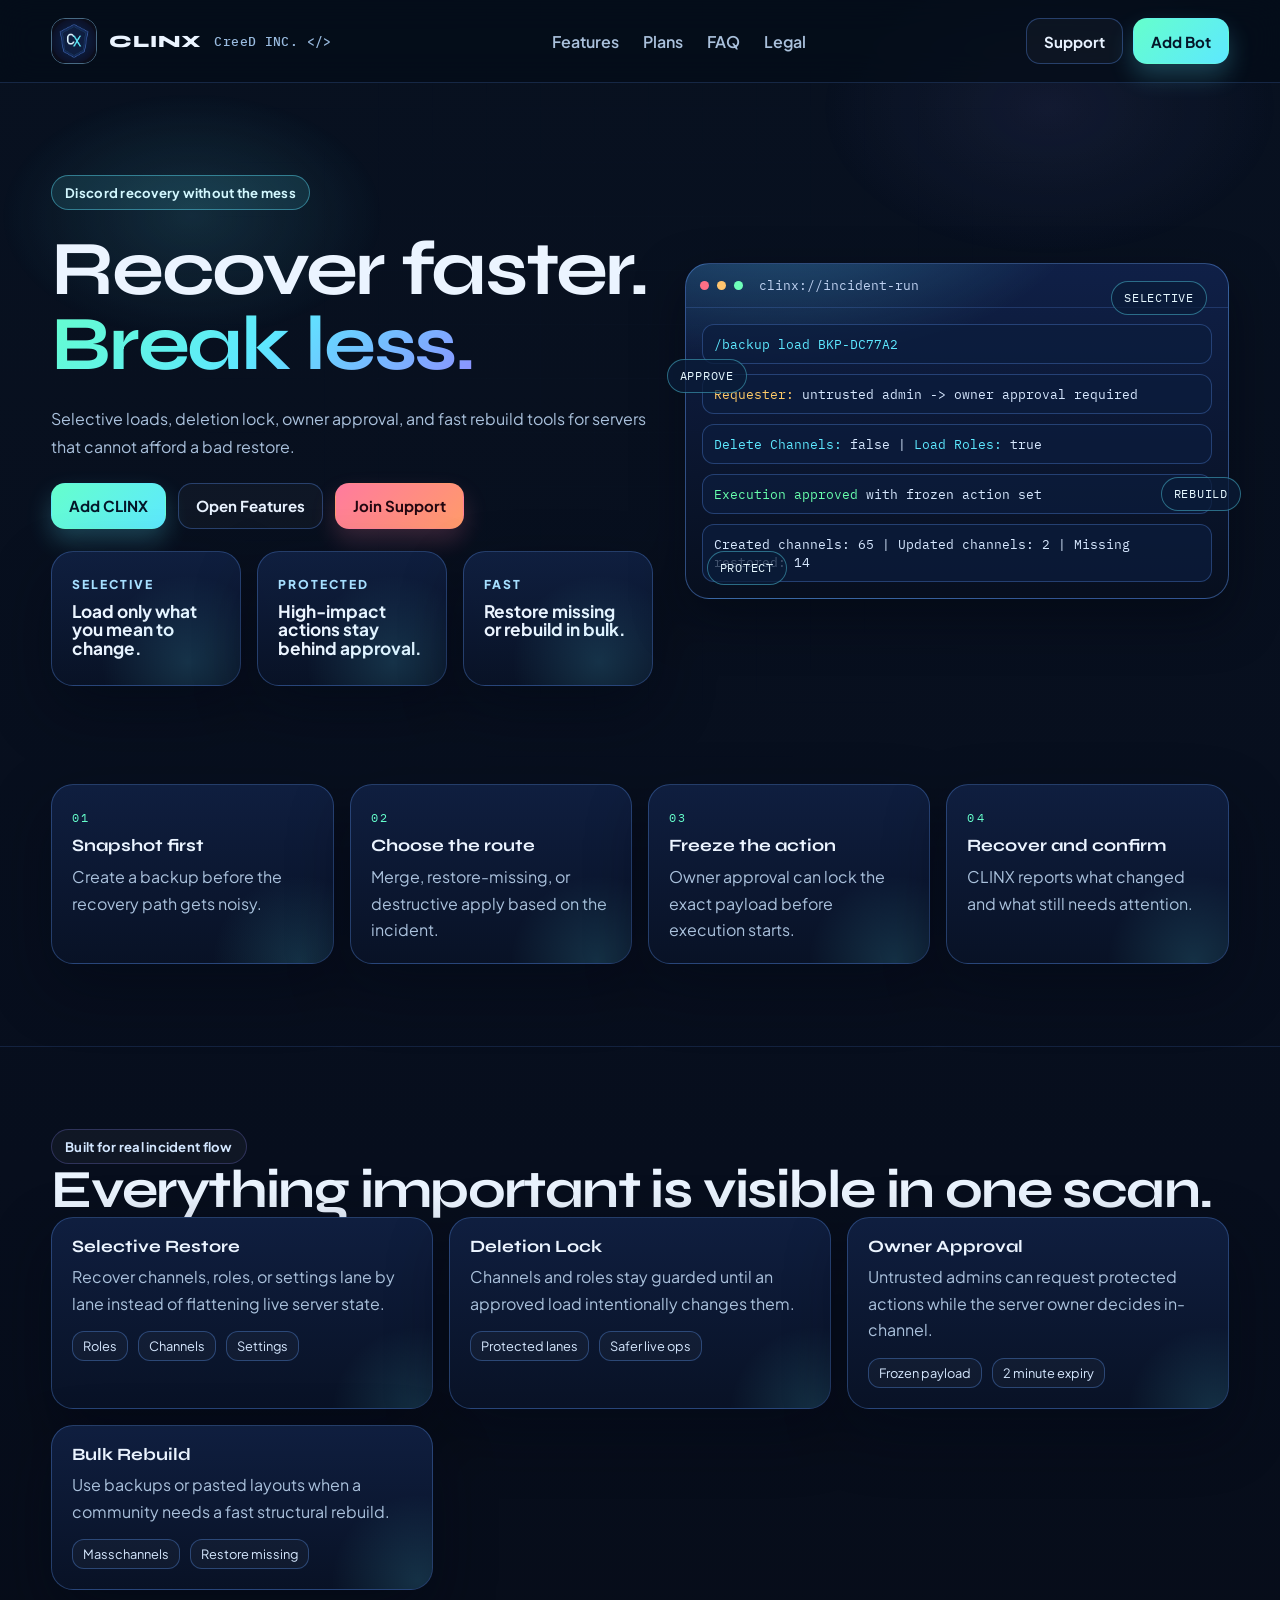
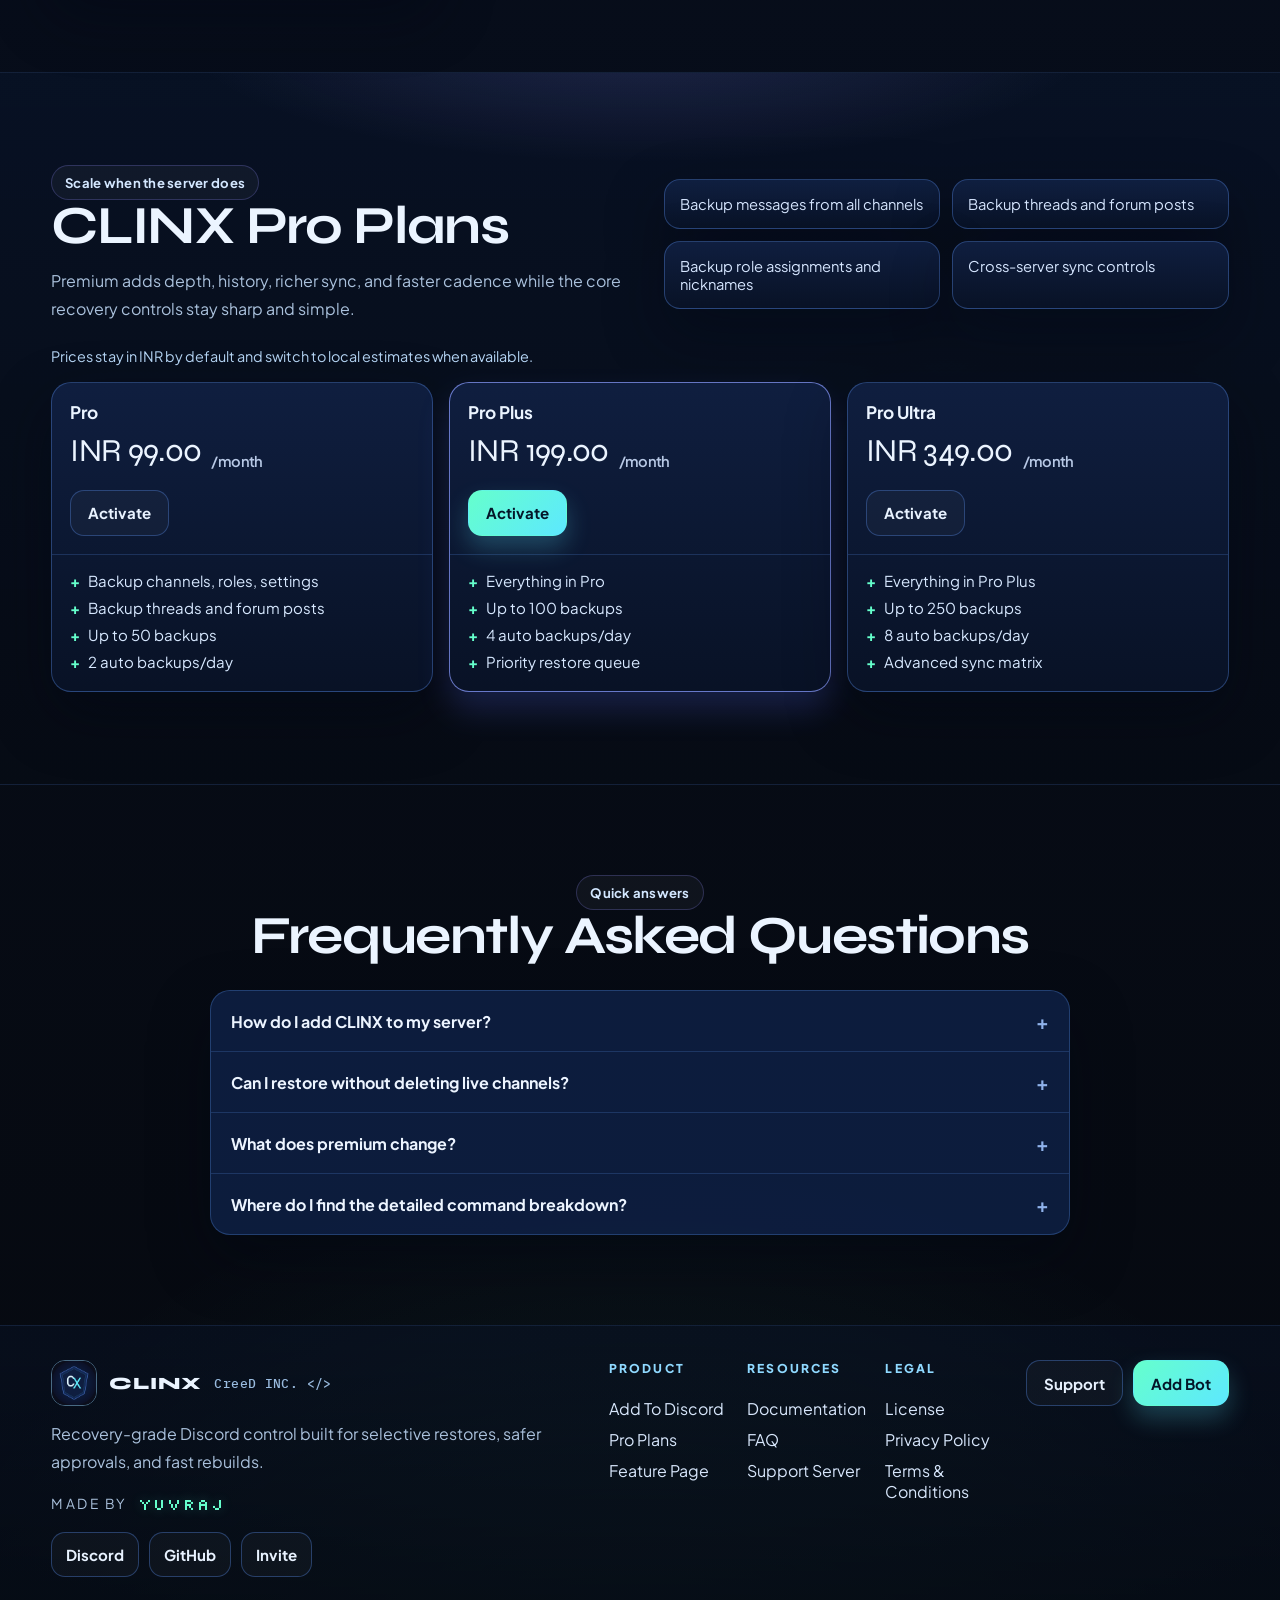
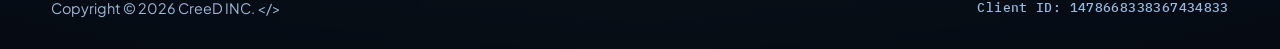
==== commit c8b34de8: "Rebuild website around cleaner recovery layout" ====
--- a/website/index.html
+++ b/website/index.html
@@ -1,1045 +1,191 @@
-﻿<!doctype html>
+<!doctype html>
 <html lang="en">
 <head>
   <meta charset="UTF-8" />
   <meta name="viewport" content="width=device-width, initial-scale=1.0" />
-  <title>CLINX | Discord Backup Supercontrol</title>
-  <meta name="description" content="CLINX is a high-speed Discord backup and restore platform with action previews, bulk channel creation, and admin-safe workflows." />
+  <title>CLINX | Discord Recovery Control</title>
+  <meta name="description" content="CLINX gives Discord admins selective loads, deletion lock, owner approval, and fast rebuild workflows in one sharper recovery stack." />
+  <meta name="theme-color" content="#081120" />
+  <meta property="og:title" content="CLINX | Discord Recovery Control" />
+  <meta property="og:description" content="Selective loads, owner approval, deletion lock, and bulk rebuilds for Discord recovery." />
+  <meta property="og:type" content="website" />
+  <meta name="twitter:card" content="summary_large_image" />
+  <meta name="twitter:title" content="CLINX | Discord Recovery Control" />
+  <meta name="twitter:description" content="Selective loads, deletion lock, owner approval, and bulk rebuilds for Discord recovery." />
   <link rel="icon" type="image/png" href="./assets/clinx-logo-option2-256.png" />
-  <style>
-    @import url('https://fonts.googleapis.com/css2?family=Syne:wght@500;700;800&family=Plus+Jakarta+Sans:wght@400;500;600;700;800&family=IBM+Plex+Mono:wght@400;500;600&family=Press+Start+2P&display=swap');
-
-    :root {
-      --bg: #06090f;
-      --bg-2: #0a1324;
-      --bg-3: #0d1830;
-      --panel: #0f1f3f;
-      --panel-2: #122b55;
-      --line: #2d4f91;
-      --line-2: #3b67bd;
-      --text: #ebf4ff;
-      --muted: #afc3de;
-      --cyan: #5de8ff;
-      --mint: #65ffcc;
-      --amber: #ffcb68;
-      --hot: #ff6c9d;
-      --violet: #8f8cff;
-      --ok: #5eff9b;
-      --danger: #ff6f86;
-      --radius: 16px;
-    }
-
-    * { box-sizing: border-box; }
-
-    html,
-    body {
-      margin: 0;
-      padding: 0;
-      width: 100%;
-      color: var(--text);
-      background: var(--bg);
-      font-family: 'Plus Jakarta Sans', sans-serif;
-    }
-
-    html {
-      scroll-behavior: smooth;
-    }
-
-    a {
-      color: inherit;
-      text-decoration: none;
-    }
-
-    .page {
-      min-height: 100vh;
-      position: relative;
-      overflow: hidden;
-      background:
-        radial-gradient(1100px 520px at 8% -12%, rgba(93,232,255,.28), transparent 56%),
-        radial-gradient(900px 460px at 97% -10%, rgba(143,140,255,.18), transparent 60%),
-        radial-gradient(1300px 820px at 50% 88%, rgba(101,255,204,.12), transparent 65%),
-        linear-gradient(180deg, #081120 0%, #070e1d 36%, #06090f 100%);
-    }
-
-    .page::before {
-      content: "";
-      position: fixed;
-      inset: 0;
-      pointer-events: none;
-      background-image:
-        linear-gradient(rgba(157,198,255,.08) 1px, transparent 1px),
-        linear-gradient(90deg, rgba(157,198,255,.06) 1px, transparent 1px);
-      background-size: 56px 56px;
-      mask-image: radial-gradient(circle at 50% 40%, rgba(0,0,0,.75), transparent 74%);
-      opacity: .23;
-    }
-
-    .container {
-      width: min(1200px, 92vw);
-      margin: 0 auto;
-      position: relative;
-      z-index: 2;
-    }
-
-    .topbar {
-      position: sticky;
-      top: 0;
-      z-index: 40;
-      border-bottom: 1px solid rgba(61,103,183,.34);
-      background: rgba(7, 13, 24, .72);
-      backdrop-filter: blur(12px);
-    }
-
-    .nav {
-      height: 78px;
-      display: flex;
-      align-items: center;
-      justify-content: space-between;
-      gap: 14px;
-    }
-
-    .brand {
-      display: inline-flex;
-      align-items: center;
-      gap: 12px;
-      font-family: 'Syne', sans-serif;
-      font-weight: 800;
-      font-size: 1.06rem;
-      letter-spacing: .06em;
-      text-transform: uppercase;
-    }
-
-    .brand-logo {
-      width: 44px;
-      height: 44px;
-      border-radius: 12px;
-      object-fit: cover;
-      border: 1px solid rgba(151, 215, 255, .45);
-    }
-
-    .brand small {
-      font-family: 'IBM Plex Mono', monospace;
-      font-size: .78rem;
-      color: #9cc6df;
-      letter-spacing: .03em;
-      text-transform: none;
-      font-weight: 500;
-      opacity: .9;
-    }
-
-    .brand-orb {
-      width: 36px;
-      height: 36px;
-      border-radius: 12px;
-      display: grid;
-      place-items: center;
-      font-weight: 800;
-      color: #021025;
-      background: linear-gradient(140deg, var(--mint), var(--cyan));
-      box-shadow:
-        0 5px 14px rgba(93,232,255,.22),
-        inset 0 1px 0 rgba(255,255,255,.62);
-    }
-
-    .nav-links {
-      display: flex;
-      align-items: center;
-      gap: 24px;
-      color: var(--muted);
-      font-weight: 600;
-      font-size: .95rem;
-    }
-
-    .nav-links a {
-      transition: color .2s ease;
-    }
-
-    .nav-links a:hover {
-      color: #fff;
-    }
-
-    .nav-actions {
-      display: inline-flex;
-      gap: 10px;
-      align-items: center;
-    }
-
-    .btn {
-      border: 1px solid var(--line);
-      background: rgba(255,255,255,.03);
-      color: #e8f2ff;
-      border-radius: 12px;
-      padding: 11px 16px;
-      font-weight: 700;
-      font-size: .92rem;
-      display: inline-flex;
-      align-items: center;
-      gap: 8px;
-      transition: transform .2s ease, border-color .2s ease, box-shadow .2s ease;
-    }
-
-    .btn:hover {
-      transform: translateY(-1px);
-      border-color: var(--line-2);
-      box-shadow: 0 5px 14px rgba(59, 103, 189, .2);
-    }
-
-    .btn.primary {
-      border-color: transparent;
-      color: #041629;
-      background: linear-gradient(130deg, var(--mint), var(--cyan));
-      box-shadow: 0 8px 18px rgba(93,232,255,.24);
-    }
-
-    .btn.hot {
-      background: linear-gradient(130deg, #ff6c9d, #ff8c68);
-      border-color: transparent;
-      color: #1e0410;
-      box-shadow: 0 8px 18px rgba(255,108,157,.2);
-    }
-
-    .hero {
-      padding: 92px 0 72px;
-      display: grid;
-      grid-template-columns: 1.08fr .92fr;
-      gap: 32px;
-      align-items: center;
-    }
-
-    .eyebrow {
-      display: inline-flex;
-      align-items: center;
-      gap: 8px;
-      border: 1px solid rgba(93,232,255,.42);
-      color: #d3f8ff;
-      background: rgba(93,232,255,.11);
-      border-radius: 999px;
-      padding: 7px 12px;
-      font-size: .82rem;
-      font-weight: 700;
-      letter-spacing: .02em;
-      margin-bottom: 18px;
-    }
-
-    .hero h1 {
-      margin: 0;
-      font-family: 'Syne', sans-serif;
-      font-size: clamp(2.2rem, 5.8vw, 5.25rem);
-      line-height: .96;
-      letter-spacing: -.028em;
-      text-wrap: balance;
-    }
-
-    .hero h1 span {
-      background: linear-gradient(135deg, var(--mint), var(--cyan), var(--violet));
-      -webkit-background-clip: text;
-      -webkit-text-fill-color: transparent;
-      background-clip: text;
-      color: transparent;
-      text-shadow: 0 0 12px rgba(93,232,255,.18);
-    }
-
-    .hero p {
-      margin: 22px 0 0;
-      max-width: 62ch;
-      color: var(--muted);
-      line-height: 1.8;
-      font-size: 1.06rem;
-    }
-
-    .hero-actions {
-      margin-top: 30px;
-      display: flex;
-      flex-wrap: wrap;
-      gap: 12px;
-    }
-
-    .metrics {
-      margin-top: 26px;
-      display: grid;
-      grid-template-columns: repeat(3, minmax(0, 1fr));
-      gap: 10px;
-      max-width: 620px;
-    }
-
-    .metric {
-      border: 1px solid rgba(59,103,189,.5);
-      border-radius: 12px;
-      background: rgba(16, 29, 58, .55);
-      padding: 10px 12px;
-    }
-
-    .metric b {
-      display: block;
-      font-family: 'Syne', sans-serif;
-      font-size: 1.2rem;
-      color: #e9f8ff;
-      margin-bottom: 3px;
-    }
-
-    .metric span {
-      font-size: .8rem;
-      color: #a9c1df;
-    }
-
-    .hero-panel {
-      border: 1px solid #3962b1;
-      border-radius: 20px;
-      overflow: hidden;
-      background:
-        radial-gradient(500px 240px at 10% -25%, rgba(93,232,255,.35), transparent 58%),
-        linear-gradient(180deg, #10214a 0%, #0a1734 55%, #081227 100%);
-      box-shadow: 0 14px 36px rgba(4, 10, 22, .45);
-    }
-
-    .panel-top {
-      height: 42px;
-      border-bottom: 1px solid #2f5093;
-      display: flex;
-      align-items: center;
-      gap: 8px;
-      padding: 0 12px;
-    }
-
-    .d {
-      width: 9px;
-      height: 9px;
-      border-radius: 50%;
-    }
-
-    .d.r { background: #ff6f86; }
-    .d.y { background: #ffc56f; }
-    .d.g { background: #6effba; }
-
-    .panel-title {
-      margin-left: 8px;
-      color: #bfd2f2;
-      font-family: 'IBM Plex Mono', monospace;
-      font-size: .78rem;
-    }
-
-    .panel-body {
-      padding: 14px;
-      display: grid;
-      gap: 10px;
-      font-family: 'IBM Plex Mono', monospace;
-      font-size: .84rem;
-      color: #d8e8ff;
-    }
-
-    .line {
-      border: 1px solid #365b9f;
-      border-radius: 10px;
-      padding: 8px 10px;
-      background: rgba(12, 29, 62, .68);
-    }
-
-    .line .cmd { color: var(--cyan); }
-    .line .ok { color: var(--ok); }
-    .line .warn { color: var(--amber); }
-
-    .glide {
-      animation: drift 6.2s ease-in-out infinite;
-    }
-
-    @keyframes drift {
-      0%, 100% { transform: translateY(0); }
-      50% { transform: translateY(-7px); }
-    }
-
-    .marquee-wrap {
-      border-top: 1px solid rgba(70,111,196,.34);
-      border-bottom: 1px solid rgba(70,111,196,.34);
-      background: rgba(14, 28, 58, .64);
-      overflow: hidden;
-    }
-
-    .marquee {
-      display: flex;
-      gap: 44px;
-      width: max-content;
-      padding: 14px 0;
-      animation: ticker 26s linear infinite;
-      font-family: 'IBM Plex Mono', monospace;
-      font-size: .84rem;
-      color: #c5d6f1;
-    }
-
-    .marquee span {
-      display: inline-flex;
-      align-items: center;
-      gap: 8px;
-      text-transform: uppercase;
-      letter-spacing: .05em;
-    }
-
-    .dot-mini {
-      width: 7px;
-      height: 7px;
-      border-radius: 50%;
-      background: var(--mint);
-      box-shadow: 0 0 6px rgba(101,255,204,.3);
-    }
-
-    @keyframes ticker {
-      from { transform: translateX(0); }
-      to { transform: translateX(-50%); }
-    }
-
-    .section {
-      padding: 84px 0;
-      border-top: 1px solid rgba(58, 91, 159, .31);
-    }
-
-    .section-title {
-      margin: 0;
-      font-family: 'Syne', sans-serif;
-      font-size: clamp(1.7rem, 4vw, 3rem);
-      line-height: 1.05;
-      letter-spacing: -.02em;
-    }
-
-    .section-sub {
-      margin: 14px 0 0;
-      color: var(--muted);
-      font-size: 1.03rem;
-      line-height: 1.75;
-      max-width: 64ch;
-    }
-
-    .split {
-      margin-top: 34px;
-      display: grid;
-      grid-template-columns: 1fr 1fr;
-      gap: 26px;
-      align-items: center;
-    }
-
-    .stack {
-      display: grid;
-      gap: 12px;
-    }
-
-    .f-card {
-      border: 1px solid #335999;
-      background: linear-gradient(180deg, #10244d, #0f2148);
-      border-radius: 14px;
-      padding: 14px;
-      transition: transform .24s ease, border-color .24s ease, box-shadow .24s ease;
-    }
-
-    .f-card:hover {
-      transform: translateY(-4px);
-      border-color: #4b79ca;
-      box-shadow: 0 12px 24px rgba(19, 43, 87, .35);
-    }
-
-    .f-card h3 {
-      margin: 0 0 8px;
-      font-size: 1.02rem;
-      font-weight: 800;
-    }
-
-    .f-card p {
-      margin: 0;
-      color: #b8cae4;
-      line-height: 1.6;
-      font-size: .93rem;
-    }
-
-    .mock {
-      border: 1px solid #375ea6;
-      border-radius: 16px;
-      background:
-        linear-gradient(180deg, rgba(17,34,70,.9), rgba(12,23,46,.9));
-      box-shadow: inset 0 1px 0 rgba(255,255,255,.06);
-      padding: 14px;
-    }
-
-    .mock-head {
-      display: flex;
-      justify-content: space-between;
-      align-items: center;
-      margin-bottom: 10px;
-      color: #bbd0ef;
-      font-family: 'IBM Plex Mono', monospace;
-      font-size: .78rem;
-    }
-
-    .chip {
-      border: 1px solid #496db7;
-      border-radius: 999px;
-      padding: 4px 8px;
-      font-size: .72rem;
-      color: #d3e4ff;
-      background: rgba(255,255,255,.03);
-    }
-
-    .mock-grid {
-      display: grid;
-      grid-template-columns: 88px 1fr;
-      min-height: 280px;
-      border: 1px solid #304f8f;
-      border-radius: 10px;
-      overflow: hidden;
-    }
-
-    .left-rail {
-      background: #0f1d3f;
-      border-right: 1px solid #2c4c8b;
-      padding: 10px;
-      display: grid;
-      gap: 8px;
-      align-content: start;
-    }
-
-    .pill {
-      height: 14px;
-      border-radius: 999px;
-      background: #355896;
-    }
-
-    .pill.wide { width: 90%; }
-
-    .chat {
-      padding: 11px;
-      background: #13254d;
-      display: grid;
-      gap: 8px;
-      align-content: start;
-    }
-
-    .msg {
-      border: 1px solid #3b62a8;
-      border-radius: 10px;
-      padding: 7px 8px;
-      background: rgba(255,255,255,.03);
-      font-family: 'IBM Plex Mono', monospace;
-      font-size: .77rem;
-      color: #d6e7ff;
-    }
-
-    .msg.ok { border-color: rgba(94,255,155,.56); }
-
-    .premium {
-      padding: 92px 0;
-      border-top: 1px solid rgba(58, 91, 159, .31);
-      background:
-        radial-gradient(900px 260px at 50% -5%, rgba(143,140,255,.25), transparent 55%),
-        linear-gradient(180deg, #0a1630 0%, #081122 100%);
-    }
-
-    .premium-top {
-      display: grid;
-      grid-template-columns: 1.1fr .9fr;
-      gap: 26px;
-      align-items: center;
-      margin-bottom: 30px;
-    }
-
-    .tile-grid {
-      display: grid;
-      grid-template-columns: repeat(2, minmax(0, 1fr));
-      gap: 10px;
-    }
-
-    .tile {
-      border: 1px solid #426db4;
-      border-radius: 12px;
-      background: #12284f;
-      padding: 12px;
-      font-size: .9rem;
-      color: #d7e7ff;
-      line-height: 1.55;
-      transition: transform .24s ease, box-shadow .24s ease, border-color .24s ease;
-    }
-
-    .tile:hover {
-      transform: translateY(-3px);
-      border-color: #5f87ca;
-      box-shadow: 0 10px 22px rgba(25, 58, 117, .34);
-    }
-
-    .plans {
-      display: grid;
-      grid-template-columns: repeat(3, minmax(0, 1fr));
-      gap: 14px;
-    }
-
-    .plan {
-      border: 1px solid #3a60a6;
-      border-radius: 16px;
-      background: linear-gradient(180deg, #102246, #0d1c3b);
-      overflow: hidden;
-      transition: transform .24s ease, box-shadow .24s ease, border-color .24s ease;
-    }
-
-    .plan:hover {
-      transform: translateY(-4px);
-      border-color: #557dc3;
-      box-shadow: 0 14px 28px rgba(20, 45, 89, .4);
-    }
-
-    .plan .head {
-      padding: 15px;
-      border-bottom: 1px solid #335697;
-    }
-
-    .plan h3 {
-      margin: 0;
-      font-size: 1.02rem;
-    }
-
-    .price {
-      margin-top: 8px;
-      font-family: 'Syne', sans-serif;
-      font-size: 2rem;
-      letter-spacing: -.015em;
-    }
-
-    .per {
-      color: #b8c9e6;
-      font-size: .92rem;
-      font-weight: 500;
-    }
-
-    .plan .body {
-      padding: 14px;
-      display: grid;
-      gap: 8px;
-      font-size: .93rem;
-      color: #d4e4ff;
-    }
-
-    .feat::before {
-      content: "+";
-      color: var(--mint);
-      margin-right: 8px;
-      font-weight: 900;
-    }
-
-    .plan.pro {
-      border-color: #7f9cff;
-      box-shadow: 0 10px 24px rgba(115,131,255,.24);
-      transform: translateY(-6px);
-    }
-
-    .faq {
-      padding: 90px 0;
-      border-top: 1px solid rgba(58, 91, 159, .31);
-    }
-
-    .faq-title {
-      margin: 0 0 24px;
-      text-align: center;
-      font-family: 'Syne', sans-serif;
-      font-size: clamp(1.7rem, 4vw, 3rem);
-      letter-spacing: -.02em;
-    }
-
-    .faq-list {
-      width: min(940px, 100%);
-      margin-inline: auto;
-      border: 1px solid #355a9e;
-      border-radius: 16px;
-      overflow: hidden;
-      background: #0f2146;
-    }
-
-    .faq-item + .faq-item {
-      border-top: 1px solid #355a9e;
-    }
-
-    .faq-q {
-      width: 100%;
-      border: 0;
-      background: transparent;
-      color: #ecf4ff;
-      font-size: 1rem;
-      font-weight: 700;
-      text-align: left;
-      padding: 18px;
-      display: flex;
-      align-items: center;
-      justify-content: space-between;
-      gap: 14px;
-      cursor: pointer;
-    }
-
-    .faq-q span:last-child {
-      font-size: 1.2rem;
-      color: #8fb2eb;
-      transition: transform .2s ease;
-    }
-
-    .faq-a {
-      max-height: 0;
-      overflow: hidden;
-      transition: max-height .26s ease;
-      color: #b6cae7;
-      line-height: 1.7;
-      padding: 0 18px;
-    }
-
-    .faq-item.open .faq-a {
-      max-height: 220px;
-      padding-bottom: 18px;
-    }
-
-    .faq-item.open .faq-q span:last-child {
-      transform: rotate(45deg);
-    }
-
-    .cta-panel {
-      margin-top: 26px;
-      border: 1px solid #3a63ab;
-      border-radius: 16px;
-      background: linear-gradient(180deg, #11254d, #0d1d3e);
-      padding: 18px;
-      text-align: center;
-      transition: transform .24s ease, box-shadow .24s ease;
-    }
-
-    .cta-panel:hover {
-      transform: translateY(-3px);
-      box-shadow: 0 10px 24px rgba(20, 47, 96, .35);
-    }
-
-    .legal {
-      padding: 72px 0;
-      border-top: 1px solid rgba(58, 91, 159, .31);
-      background: linear-gradient(180deg, rgba(11, 26, 54, .45), rgba(8, 16, 33, .35));
-    }
-
-    .legal-grid {
-      margin-top: 20px;
-      display: grid;
-      grid-template-columns: repeat(3, minmax(0, 1fr));
-      gap: 14px;
-    }
-
-    .legal-card {
-      border: 1px solid #3f67ae;
-      border-radius: 14px;
-      background: linear-gradient(180deg, #10244c, #0c1d3e);
-      padding: 16px;
-      display: grid;
-      gap: 10px;
-      transition: transform .24s ease, box-shadow .24s ease, border-color .24s ease;
-    }
-
-    .legal-card:hover {
-      transform: translateY(-4px);
-      border-color: #5d84c8;
-      box-shadow: 0 12px 24px rgba(20, 47, 96, .35);
-    }
-
-    .legal-card h3 {
-      margin: 0;
-      font-size: 1.05rem;
-      font-weight: 800;
-    }
-
-    .legal-card p {
-      margin: 0;
-      color: #b6cbe7;
-      line-height: 1.6;
-      font-size: .92rem;
-    }
-
-    .cta-panel p {
-      margin: 0 0 12px;
-      color: #bfd1eb;
-    }
-
-    .footer {
-      border-top: 1px solid rgba(58, 91, 159, .31);
-      padding: 22px 0 34px;
-      display: flex;
-      justify-content: space-between;
-      gap: 12px;
-      flex-wrap: wrap;
-      color: #aac0dc;
-      font-size: .9rem;
-    }
-
-    .footer-brand {
-      display: inline-flex;
-      align-items: center;
-      gap: 10px;
-      flex-wrap: wrap;
-    }
-
-    .footer-copy {
-      font-weight: 700;
-    }
-
-    .pixel {
-      font-family: 'Press Start 2P', monospace;
-      font-size: .62rem;
-      letter-spacing: .02em;
-      color: #9fd6ff;
-      text-transform: uppercase;
-    }
-
-    .mono {
-      font-family: 'IBM Plex Mono', monospace;
-    }
-
-    .fade {
-      opacity: 0;
-      transform: translateY(14px);
-      transition: opacity .55s ease, transform .55s ease;
-    }
-
-    .fade.show {
-      opacity: 1;
-      transform: translateY(0);
-    }
-
-    @media (max-width: 1030px) {
-      .hero,
-      .split,
-      .premium-top,
-      .plans {
-        grid-template-columns: 1fr;
-      }
-
-      .plan.pro {
-        transform: none;
-      }
-
-      .metrics {
-        max-width: 100%;
-      }
-
-      .legal-grid {
-        grid-template-columns: 1fr;
-      }
-    }
-
-    @media (max-width: 720px) {
-      .nav-links {
-        display: none;
-      }
-
-      .nav-actions {
-        width: 100%;
-        justify-content: flex-end;
-      }
-
-      .hero-actions {
-        flex-direction: column;
-      }
-
-      .hero-actions .btn,
-      .nav-actions .btn {
-        width: 100%;
-        justify-content: center;
-      }
-
-      .metrics {
-        grid-template-columns: 1fr;
-      }
-
-      .tile-grid {
-        grid-template-columns: 1fr;
-      }
-
-      .mock-grid {
-        grid-template-columns: 70px 1fr;
-      }
-    }
-  </style>
+  <link rel="stylesheet" href="./assets/css/site.css" />
 </head>
 <body>
-  <div class="page">
+  <a class="skip-link" href="#content">Skip to content</a>
+  <div class="page page-home" id="top">
     <header class="topbar">
       <div class="container nav">
-        <a class="brand" href="#">
+        <a class="brand" href="#top">
           <img class="brand-logo" src="./assets/clinx-logo-option2-256.png" alt="CLINX logo" />
           <span>CLINX</span><small>CreeD INC. &lt;/&gt;</small>
         </a>
 
-        <nav class="nav-links">
-          <a href="#features">Features</a>
-          <a href="#premium">Premium</a>
+        <nav class="nav-links" aria-label="Primary">
+          <a href="./features.html" data-page-transition="true">Features</a>
+          <a href="#premium">Plans</a>
           <a href="#faq">FAQ</a>
           <a href="#legal">Legal</a>
-          <a href="../creed_terminal.html" target="_blank" rel="noreferrer">Terminal UI</a>
         </nav>
 
         <div class="nav-actions">
           <a class="btn" href="https://discord.gg/V6YEw2Wxcb" target="_blank" rel="noreferrer">Support</a>
-          <a class="btn primary" href="https://discord.com/oauth2/authorize?client_id=1478668338367434833&permissions=8&integration_type=0&scope=bot+applications.commands" target="_blank" rel="noreferrer">Add To Discord</a>
+          <a class="btn primary" href="https://discord.com/oauth2/authorize?client_id=1478668338367434833&permissions=8&integration_type=0&scope=bot+applications.commands" target="_blank" rel="noreferrer">Add Bot</a>
+        </div>
+
+        <button class="menu-toggle" type="button" aria-expanded="false" aria-controls="mobile-menu">
+          <span class="menu-toggle-lines" aria-hidden="true">
+            <span class="menu-toggle-bar"></span>
+            <span class="menu-toggle-bar"></span>
+            <span class="menu-toggle-bar"></span>
+          </span>
+          <span>Menu</span>
+        </button>
+      </div>
+
+      <div class="container mobile-menu" id="mobile-menu" hidden>
+        <nav class="mobile-links" aria-label="Mobile">
+          <a href="./features.html" data-page-transition="true">Features</a>
+          <a href="#premium">Plans</a>
+          <a href="#faq">FAQ</a>
+          <a href="#legal">Legal</a>
+        </nav>
+        <div class="mobile-actions">
+          <a class="btn" href="https://discord.gg/V6YEw2Wxcb" target="_blank" rel="noreferrer">Support</a>
+          <a class="btn primary" href="https://discord.com/oauth2/authorize?client_id=1478668338367434833&permissions=8&integration_type=0&scope=bot+applications.commands" target="_blank" rel="noreferrer">Add Bot</a>
         </div>
       </div>
     </header>
 
-    <main>
-      <section class="container hero fade show">
-        <div>
-          <div class="eyebrow">Real backup control. Zero panic restores.</div>
-          <h1>Beyond backups. <span>Command-grade server control.</span></h1>
-          <p>
-            CLINX gives you a hardened workflow for Discord recovery: snapshot creation, selective load,
-            missing-only restore, mass channel generation from pasted layouts, and safety-first confirmations
-            before destructive actions. Built and operated by <strong>CreeD INC. &lt;/&gt;</strong>.
-          </p>
+    <main id="content">
+      <section class="container hero hero-home fade show">
+        <div class="hero-copy">
+          <div class="eyebrow">Discord recovery without the mess</div>
+          <h1>Recover faster. <span>Break less.</span></h1>
+          <p>Selective loads, deletion lock, owner approval, and fast rebuild tools for servers that cannot afford a bad restore.</p>
 
           <div class="hero-actions">
-            <a class="btn primary" href="https://discord.com/oauth2/authorize?client_id=1478668338367434833&permissions=8&integration_type=0&scope=bot+applications.commands" target="_blank" rel="noreferrer">Add CLINX To Discord</a>
-            <a class="btn hot" href="https://discord.gg/V6YEw2Wxcb" target="_blank" rel="noreferrer">Join Support Server</a>
-            <a class="btn" href="#features">Explore Features</a>
-          </div>
-
-          <div class="metrics">
-            <div class="metric"><b>11+</b><span>Core command suites</span></div>
-            <div class="metric"><b>1-click</b><span>Backup load confirms</span></div>
-            <div class="metric"><b>Fast</b><span>Missing-only restore path</span></div>
-          </div>
-        </div>
-
-        <div class="hero-panel glide">
-          <div class="panel-top">
-            <span class="d r"></span>
-            <span class="d y"></span>
-            <span class="d g"></span>
-            <span class="panel-title">clinx://live-run</span>
-          </div>
-          <div class="panel-body">
-            <div class="line"><span class="cmd">/backup create</span> -> BKP-20260308-DC77A2</div>
-            <div class="line"><span class="cmd">/backup load BKP-20260308-DC77A2</span></div>
-            <div class="line"><span class="warn">Action select:</span> Delete Channels? false | Load Roles? true</div>
-            <div class="line"><span class="ok">Backup Load Complete</span></div>
-            <div class="line">Created categories: 19 | Created channels: 65 | Updated channels: 2</div>
-          </div>
-        </div>
-      </section>
-
-      <section class="marquee-wrap">
-        <div class="marquee">
-          <span><i class="dot-mini"></i> /backup create</span>
-          <span><i class="dot-mini"></i> /backup load</span>
-          <span><i class="dot-mini"></i> /restore_missing</span>
-          <span><i class="dot-mini"></i> /masschannels</span>
-          <span><i class="dot-mini"></i> /cleantoday</span>
-          <span><i class="dot-mini"></i> /panel suggestion</span>
-          <span><i class="dot-mini"></i> /export guild</span>
-          <span><i class="dot-mini"></i> /import status</span>
-          <span><i class="dot-mini"></i> /backup create</span>
-          <span><i class="dot-mini"></i> /backup load</span>
-          <span><i class="dot-mini"></i> /restore_missing</span>
-          <span><i class="dot-mini"></i> /masschannels</span>
-          <span><i class="dot-mini"></i> /cleantoday</span>
-          <span><i class="dot-mini"></i> /panel suggestion</span>
-          <span><i class="dot-mini"></i> /export guild</span>
-          <span><i class="dot-mini"></i> /import status</span>
-        </div>
-      </section>
-
-      <section class="section" id="features">
+            <a class="btn primary" href="https://discord.com/oauth2/authorize?client_id=1478668338367434833&permissions=8&integration_type=0&scope=bot+applications.commands" target="_blank" rel="noreferrer">Add CLINX</a>
+            <a class="btn" href="./features.html" data-page-transition="true">Open Features</a>
+            <a class="btn hot" href="https://discord.gg/V6YEw2Wxcb" target="_blank" rel="noreferrer">Join Support</a>
+          </div>
+
+          <div class="metric-grid">
+            <article class="metric-card">
+              <span class="metric-label">Selective</span>
+              <strong>Load only what you mean to change.</strong>
+            </article>
+            <article class="metric-card">
+              <span class="metric-label">Protected</span>
+              <strong>High-impact actions stay behind approval.</strong>
+            </article>
+            <article class="metric-card">
+              <span class="metric-label">Fast</span>
+              <strong>Restore missing or rebuild in bulk.</strong>
+            </article>
+          </div>
+        </div>
+
+        <div class="hero-visual">
+          <div class="hero-panel glide">
+            <div class="panel-top">
+              <span class="d r"></span>
+              <span class="d y"></span>
+              <span class="d g"></span>
+              <span class="panel-title">clinx://incident-run</span>
+            </div>
+            <div class="panel-body">
+              <div class="line"><span class="cmd">/backup load BKP-DC77A2</span></div>
+              <div class="line"><span class="warn">Requester:</span> untrusted admin -&gt; owner approval required</div>
+              <div class="line"><span class="cmd">Delete Channels:</span> false | <span class="cmd">Load Roles:</span> true</div>
+              <div class="line"><span class="ok">Execution approved</span> with frozen action set</div>
+              <div class="line">Created channels: 65 | Updated channels: 2 | Missing restored: 14</div>
+            </div>
+          </div>
+
+          <div class="float-stack" aria-hidden="true">
+            <span class="float-chip float-chip-a">Selective</span>
+            <span class="float-chip float-chip-b">Approve</span>
+            <span class="float-chip float-chip-c">Rebuild</span>
+            <span class="float-chip float-chip-d">Protect</span>
+          </div>
+        </div>
+      </section>
+
+      <section class="section ops-ribbon">
         <div class="container fade">
-          <h2 class="section-title">Feature architecture built for recovery speed</h2>
-          <p class="section-sub">
-            Not just "backup and pray". CLINX is designed to reduce operational mistakes with explicit previews,
-            controlled load scopes, and high-signal status responses.
-          </p>
-
-          <div class="split">
-            <div class="stack">
-              <article class="f-card">
-                <h3>Selective backup load</h3>
-                <p>Choose exactly what to apply: roles, channels, settings, and destructive toggles with confirmation.</p>
-              </article>
-              <article class="f-card">
-                <h3>Restore only missing</h3>
-                <p>Patch gaps without flattening existing server setup. Ideal for live communities with active channels.</p>
-              </article>
-              <article class="f-card">
-                <h3>Mass channel parser</h3>
-                <p>Paste a long layout from ChatGPT or Notepad, auto-create categories/channels, include descriptions/topics.</p>
-              </article>
-              <article class="f-card">
-                <h3>Panel-grade UX commands</h3>
-                <p>Use panel commands for boost and suggestion workflows with dropdowns, buttons, and modal forms.</p>
-              </article>
-            </div>
-
-            <article class="mock">
-              <div class="mock-head">
-                <span>LIVE ACTION PREVIEW</span>
-                <span class="chip">SAFE MODE: ON</span>
-              </div>
-              <div class="mock-grid">
-                <div class="left-rail">
-                  <div class="pill wide"></div>
-                  <div class="pill"></div>
-                  <div class="pill"></div>
-                  <div class="pill wide"></div>
-                  <div class="pill"></div>
-                </div>
-                <div class="chat">
-                  <div class="msg">/backup load BKP-20260308-DC77A2</div>
-                  <div class="msg">Selected: Load Roles, Load Channels, Load Settings</div>
-                  <div class="msg ok">Backup Load Complete</div>
-                  <div class="msg">Created channels: 65</div>
-                  <div class="msg">Updated channels: 2</div>
-                </div>
-              </div>
-            </article>
-          </div>
-        </div>
-      </section>
-
-      <section class="section">
+          <div class="ribbon-grid">
+            <article class="ribbon-card">
+              <span class="card-kicker">01</span>
+              <h2>Snapshot first</h2>
+              <p>Create a backup before the recovery path gets noisy.</p>
+            </article>
+            <article class="ribbon-card">
+              <span class="card-kicker">02</span>
+              <h2>Choose the route</h2>
+              <p>Merge, restore-missing, or destructive apply based on the incident.</p>
+            </article>
+            <article class="ribbon-card">
+              <span class="card-kicker">03</span>
+              <h2>Freeze the action</h2>
+              <p>Owner approval can lock the exact payload before execution starts.</p>
+            </article>
+            <article class="ribbon-card">
+              <span class="card-kicker">04</span>
+              <h2>Recover and confirm</h2>
+              <p>CLINX reports what changed and what still needs attention.</p>
+            </article>
+          </div>
+        </div>
+      </section>
+
+      <section class="section workflow-stage">
         <div class="container fade">
-          <h2 class="section-title">Command surface engineered for admins</h2>
-          <p class="section-sub">
-            Keep server operations clean and predictable with grouped slash commands and clear execution output.
-          </p>
-
-          <div class="split">
-            <article class="mock">
-              <div class="mock-head">
-                <span>COMMAND GROUPS</span>
-                <span class="chip mono">/backup /export /import /panel</span>
-              </div>
-              <div class="mock-grid">
-                <div class="left-rail">
-                  <div class="pill"></div>
-                  <div class="pill wide"></div>
-                  <div class="pill"></div>
-                  <div class="pill"></div>
-                </div>
-                <div class="chat">
-                  <div class="msg">/backup create</div>
-                  <div class="msg">/backup load</div>
-                  <div class="msg">/restore_missing</div>
-                  <div class="msg">/masschannels</div>
-                  <div class="msg">/cleantoday</div>
-                </div>
-              </div>
-            </article>
-
-            <div class="stack">
-              <article class="f-card">
-                <h3>Backup IDs and local store</h3>
-                <p>Generate load IDs instantly and keep local JSON snapshots for repeatable restores across servers.</p>
-              </article>
-              <article class="f-card">
-                <h3>Import and export workflows</h3>
-                <p>Export role/channel/guild structures and re-import with status tracking plus cancel controls.</p>
-              </article>
-              <article class="f-card">
-                <h3>Error visibility</h3>
-                <p>Global app-command error handling returns explicit embed errors instead of stuck interactions.</p>
-              </article>
-              <article class="f-card">
-                <h3>Support-first operations</h3>
-                <p>Direct support Discord entry for fast fixes and feature requests during active server incidents.</p>
-              </article>
-            </div>
+          <div class="section-heading">
+            <div>
+              <div class="eyebrow ghost">Built for real incident flow</div>
+              <h2 class="section-title">Everything important is visible in one scan.</h2>
+            </div>
+          </div>
+
+          <div class="stage-grid">
+            <article class="stage-card">
+              <h3>Selective Restore</h3>
+              <p>Recover channels, roles, or settings lane by lane instead of flattening live server state.</p>
+              <div class="mini-chip-row">
+                <span class="mini-chip">Roles</span>
+                <span class="mini-chip">Channels</span>
+                <span class="mini-chip">Settings</span>
+              </div>
+            </article>
+            <article class="stage-card">
+              <h3>Deletion Lock</h3>
+              <p>Channels and roles stay guarded until an approved load intentionally changes them.</p>
+              <div class="mini-chip-row">
+                <span class="mini-chip">Protected lanes</span>
+                <span class="mini-chip">Safer live ops</span>
+              </div>
+            </article>
+            <article class="stage-card">
+              <h3>Owner Approval</h3>
+              <p>Untrusted admins can request protected actions while the server owner decides in-channel.</p>
+              <div class="mini-chip-row">
+                <span class="mini-chip">Frozen payload</span>
+                <span class="mini-chip">2 minute expiry</span>
+              </div>
+            </article>
+            <article class="stage-card">
+              <h3>Bulk Rebuild</h3>
+              <p>Use backups or pasted layouts when a community needs a fast structural rebuild.</p>
+              <div class="mini-chip-row">
+                <span class="mini-chip">Masschannels</span>
+                <span class="mini-chip">Restore missing</span>
+              </div>
+            </article>
           </div>
         </div>
       </section>
@@ -1048,11 +194,9 @@
         <div class="container fade">
           <div class="premium-top">
             <div>
-              <h2 class="section-title">CLINX Premium</h2>
-              <p class="section-sub">
-                Extended backup depth for larger communities. More backup slots, richer synchronization,
-                and frequent scheduled snapshots from <strong>CreeD INC. &lt;/&gt;</strong>.
-              </p>
+              <div class="eyebrow ghost">Scale when the server does</div>
+              <h2 class="section-title">CLINX Pro Plans</h2>
+              <p class="section-sub">Premium adds depth, history, richer sync, and faster cadence while the core recovery controls stay sharp and simple.</p>
             </div>
 
             <div class="tile-grid">
@@ -1063,11 +207,18 @@
             </div>
           </div>
 
+          <div class="pricing-bar">
+            <span class="pricing-note" data-pricing-note>Prices stay in INR by default and switch to local estimates when available.</span>
+          </div>
+
           <div class="plans">
             <article class="plan">
               <div class="head">
-                <h3>Premium 1</h3>
-                <div class="price">₹99.00 <span class="per">/month</span></div>
+                <h3>Pro</h3>
+                <div class="price" data-plan-price="pro" data-price-inr="99">
+                  <span data-price-value>INR 99.00</span>
+                  <span class="per">/month</span>
+                </div>
                 <a class="btn" href="https://discord.gg/V6YEw2Wxcb" target="_blank" rel="noreferrer">Activate</a>
               </div>
               <div class="body">
@@ -1078,14 +229,17 @@
               </div>
             </article>
 
-            <article class="plan pro">
+            <article class="plan plan-featured">
               <div class="head">
-                <h3>Premium 2</h3>
-                <div class="price">₹199.00 <span class="per">/month</span></div>
+                <h3>Pro Plus</h3>
+                <div class="price" data-plan-price="pro_plus" data-price-inr="199">
+                  <span data-price-value>INR 199.00</span>
+                  <span class="per">/month</span>
+                </div>
                 <a class="btn primary" href="https://discord.gg/V6YEw2Wxcb" target="_blank" rel="noreferrer">Activate</a>
               </div>
               <div class="body">
-                <div class="feat">Everything in Premium 1</div>
+                <div class="feat">Everything in Pro</div>
                 <div class="feat">Up to 100 backups</div>
                 <div class="feat">4 auto backups/day</div>
                 <div class="feat">Priority restore queue</div>
@@ -1094,12 +248,15 @@
 
             <article class="plan">
               <div class="head">
-                <h3>Premium 3</h3>
-                <div class="price">₹349.00 <span class="per">/month</span></div>
+                <h3>Pro Ultra</h3>
+                <div class="price" data-plan-price="pro_ultra" data-price-inr="349">
+                  <span data-price-value>INR 349.00</span>
+                  <span class="per">/month</span>
+                </div>
                 <a class="btn" href="https://discord.gg/V6YEw2Wxcb" target="_blank" rel="noreferrer">Activate</a>
               </div>
               <div class="body">
-                <div class="feat">Everything in Premium 2</div>
+                <div class="feat">Everything in Pro Plus</div>
                 <div class="feat">Up to 250 backups</div>
                 <div class="feat">8 auto backups/day</div>
                 <div class="feat">Advanced sync matrix</div>
@@ -1111,94 +268,106 @@
 
       <section class="faq" id="faq">
         <div class="container fade">
-          <h2 class="faq-title">Frequently Asked Questions</h2>
+          <div class="section-heading center">
+            <div>
+              <div class="eyebrow ghost">Quick answers</div>
+              <h2 class="faq-title">Frequently Asked Questions</h2>
+            </div>
+          </div>
+
           <div class="faq-list">
-            <article class="faq-item">
-              <button class="faq-q" type="button"><span>How do I add CLINX to my server?</span><span>+</span></button>
-              <div class="faq-a">Click any Add To Discord button on this page and authorize CLINX using your server admin account.</div>
-            </article>
-            <article class="faq-item">
-              <button class="faq-q" type="button"><span>What can CLINX include in backups?</span><span>+</span></button>
-              <div class="faq-a">Roles, categories, channels, permission overwrites, and selected server configuration values.</div>
-            </article>
-            <article class="faq-item">
-              <button class="faq-q" type="button"><span>Can I restore without deleting existing channels?</span><span>+</span></button>
-              <div class="faq-a">Yes. Use restore-missing mode or keep destructive options disabled during backup load selection.</div>
-            </article>
-            <article class="faq-item">
-              <button class="faq-q" type="button"><span>Can I paste a huge channel list from ChatGPT/Notepad?</span><span>+</span></button>
-              <div class="faq-a">Yes. Use <code>/masschannels</code> with category headers and optional channel descriptions/topics.</div>
-            </article>
-            <article class="faq-item">
-              <button class="faq-q" type="button"><span>Where do I get support?</span><span>+</span></button>
-              <div class="faq-a">Join the support server here: <a href="https://discord.gg/V6YEw2Wxcb" target="_blank" rel="noreferrer">discord.gg/V6YEw2Wxcb</a>.</div>
-            </article>
-          </div>
-
-          <div class="cta-panel">
-            <p>Didnt find answer ?</p>
-            <a class="btn hot" href="https://discord.gg/V6YEw2Wxcb" target="_blank" rel="noreferrer">Join Support Discord</a>
-          </div>
-        </div>
-      </section>
-
-      <section class="legal" id="legal">
-        <div class="container fade">
-          <h2 class="section-title">Legal & Docs</h2>
-          <p class="section-sub">Use the buttons below to open different policy and licensing pages.</p>
-          <div class="legal-grid">
-            <article class="legal-card">
-              <h3>License</h3>
-              <p>Open the software license for CLINX project usage and distribution terms.</p>
-              <a class="btn" href="./license.html" target="_blank" rel="noreferrer">Open License</a>
-            </article>
-            <article class="legal-card">
-              <h3>Terms & Conditions</h3>
-              <p>Read the service rules and usage terms for CLINX website and bot features.</p>
-              <a class="btn" href="./terms.html" target="_blank" rel="noreferrer">Open Terms</a>
-            </article>
-            <article class="legal-card">
-              <h3>Privacy Policy</h3>
-              <p>Review what data is processed and how your information is handled by CLINX.</p>
-              <a class="btn" href="./privacy.html" target="_blank" rel="noreferrer">Open Privacy</a>
-            </article>
+            <details class="faq-item">
+              <summary class="faq-q"><span>How do I add CLINX to my server?</span><span>+</span></summary>
+              <div class="faq-a">
+                <div class="faq-a-inner">
+                  <p>Use any Add Bot button on this site and authorize CLINX with the server you manage.</p>
+                </div>
+              </div>
+            </details>
+            <details class="faq-item">
+              <summary class="faq-q"><span>Can I restore without deleting live channels?</span><span>+</span></summary>
+              <div class="faq-a">
+                <div class="faq-a-inner">
+                  <p>Yes. Merge-style load paths and restore-missing workflows are built for that exact case.</p>
+                </div>
+              </div>
+            </details>
+            <details class="faq-item">
+              <summary class="faq-q"><span>What does premium change?</span><span>+</span></summary>
+              <div class="faq-a">
+                <div class="faq-a-inner">
+                  <p>Premium focuses on scale, deeper history, richer sync, and faster backup cadence instead of basic safety controls.</p>
+                </div>
+              </div>
+            </details>
+            <details class="faq-item">
+              <summary class="faq-q"><span>Where do I find the detailed command breakdown?</span><span>+</span></summary>
+              <div class="faq-a">
+                <div class="faq-a-inner">
+                  <p>Open the Features page for the recovery stack, safety tiers, approval flow, and command access model.</p>
+                </div>
+              </div>
+            </details>
           </div>
         </div>
       </section>
     </main>
 
-    <footer class="container footer">
-      <span class="footer-brand">
-        <span class="footer-copy">&copy; CreeD INC. &lt;/&gt;</span>
-        <span class="pixel">YUVRAJ</span>
-      </span>
-      <span class="mono">Client ID: 1478668338367434833</span>
+    <footer class="site-footer" id="legal">
+      <div class="container footer-shell">
+        <div class="footer-brand">
+          <a class="brand" href="#top">
+            <img class="brand-logo" src="./assets/clinx-logo-option2-256.png" alt="CLINX logo" />
+            <span>CLINX</span><small>CreeD INC. &lt;/&gt;</small>
+          </a>
+          <p>Recovery-grade Discord control built for selective restores, safer approvals, and fast rebuilds.</p>
+          <p class="maker-line">MADE BY <span class="pixel-name">YUVRAJ</span></p>
+          <div class="footer-social">
+            <a class="btn footer-btn" href="https://discord.gg/V6YEw2Wxcb" target="_blank" rel="noreferrer">Discord</a>
+            <a class="btn footer-btn" href="https://github.com/creedincdev-op/clinx-restore-bot" target="_blank" rel="noreferrer">GitHub</a>
+            <a class="btn footer-btn" href="https://discord.com/oauth2/authorize?client_id=1478668338367434833&permissions=8&integration_type=0&scope=bot+applications.commands" target="_blank" rel="noreferrer">Invite</a>
+          </div>
+        </div>
+
+        <div class="footer-links">
+          <div class="footer-column">
+            <span class="footer-label">Product</span>
+            <a href="https://discord.com/oauth2/authorize?client_id=1478668338367434833&permissions=8&integration_type=0&scope=bot+applications.commands" target="_blank" rel="noreferrer">Add To Discord</a>
+            <a href="#premium">Pro Plans</a>
+            <a href="./features.html" data-page-transition="true">Feature Page</a>
+          </div>
+          <div class="footer-column">
+            <span class="footer-label">Resources</span>
+            <a href="https://github.com/creedincdev-op/clinx-restore-bot#readme" target="_blank" rel="noreferrer">Documentation</a>
+            <a href="#faq">FAQ</a>
+            <a href="https://discord.gg/V6YEw2Wxcb" target="_blank" rel="noreferrer">Support Server</a>
+          </div>
+          <div class="footer-column">
+            <span class="footer-label">Legal</span>
+            <a href="./license.html" data-page-transition="true">License</a>
+            <a href="./privacy.html" data-page-transition="true">Privacy Policy</a>
+            <a href="./terms.html" data-page-transition="true">Terms &amp; Conditions</a>
+          </div>
+        </div>
+
+        <div class="footer-actions">
+          <a class="btn" href="https://discord.gg/V6YEw2Wxcb" target="_blank" rel="noreferrer">Support</a>
+          <a class="btn primary" href="https://discord.com/oauth2/authorize?client_id=1478668338367434833&permissions=8&integration_type=0&scope=bot+applications.commands" target="_blank" rel="noreferrer">Add Bot</a>
+        </div>
+      </div>
+
+      <div class="container footer-mini">
+        <span>Copyright &copy; 2026 CreeD INC. &lt;/&gt;</span>
+        <span class="mono">Client ID: 1478668338367434833</span>
+      </div>
     </footer>
   </div>
 
+  <script defer src="./assets/js/site.js"></script>
   <script>
-    const fadeTargets = document.querySelectorAll('.fade');
-    const revealObserver = new IntersectionObserver((entries) => {
-      entries.forEach((entry) => {
-        if (entry.isIntersecting) {
-          entry.target.classList.add('show');
-          revealObserver.unobserve(entry.target);
-        }
-      });
-    }, { threshold: 0.12 });
-
-    fadeTargets.forEach((el) => revealObserver.observe(el));
-
-    document.querySelectorAll('.faq-q').forEach((button) => {
-      button.addEventListener('click', () => {
-        const item = button.closest('.faq-item');
-        item.classList.toggle('open');
-      });
-    });
+    window.va = window.va || function () { (window.vaq = window.vaq || []).push(arguments); };
   </script>
+  <script defer src="/_vercel/insights/script.js"></script>
+  <script defer src="/_vercel/speed-insights/script.js"></script>
 </body>
 </html>
-
-
-
-
--- a/website/assets/css/site.css
+++ b/website/assets/css/site.css
@@ -0,0 +1,1603 @@
+@import url('https://fonts.googleapis.com/css2?family=Silkscreen:wght@400;700&family=Syne:wght@500;700;800&family=Plus+Jakarta+Sans:wght@400;500;600;700;800&family=IBM+Plex+Mono:wght@400;500;600&display=swap');
+
+:root {
+  --bg: #06090f;
+  --panel: rgba(12, 24, 49, 0.86);
+  --line: rgba(73, 118, 197, 0.45);
+  --line-strong: rgba(103, 154, 233, 0.74);
+  --text: #ebf4ff;
+  --muted: #aac1dc;
+  --cyan: #5de8ff;
+  --mint: #65ffcc;
+  --amber: #ffcb68;
+  --hot: #ff7b9e;
+  --violet: #8f8cff;
+  --ok: #67ffad;
+  --shadow: 0 24px 60px rgba(2, 8, 20, 0.42);
+}
+
+* {
+  box-sizing: border-box;
+}
+
+html,
+body {
+  margin: 0;
+  padding: 0;
+  min-height: 100%;
+  background: var(--bg);
+  color: var(--text);
+  font-family: 'Plus Jakarta Sans', sans-serif;
+}
+
+html {
+  scroll-behavior: smooth;
+}
+
+body {
+  overflow-x: hidden;
+}
+
+a {
+  color: inherit;
+  text-decoration: none;
+}
+
+button,
+input,
+textarea,
+select {
+  font: inherit;
+}
+
+.skip-link {
+  position: absolute;
+  top: -48px;
+  left: 18px;
+  z-index: 100;
+  padding: 11px 15px;
+  border-radius: 12px;
+  background: linear-gradient(135deg, var(--mint), var(--cyan));
+  color: #041629;
+  font-weight: 800;
+  transition: top 0.2s ease;
+}
+
+.skip-link:focus {
+  top: 18px;
+}
+
+.page {
+  position: relative;
+  min-height: 100vh;
+  background:
+    radial-gradient(1100px 560px at 8% -12%, rgba(93, 232, 255, 0.24), transparent 56%),
+    radial-gradient(960px 540px at 92% -10%, rgba(143, 140, 255, 0.16), transparent 60%),
+    radial-gradient(1040px 720px at 50% 100%, rgba(101, 255, 204, 0.08), transparent 68%),
+    linear-gradient(180deg, #081120 0%, #070e1d 36%, #06090f 100%);
+}
+
+.page::before,
+.page::after {
+  content: "";
+  position: fixed;
+  inset: 0;
+  pointer-events: none;
+}
+
+.page::before {
+  background-image:
+    linear-gradient(rgba(157, 198, 255, 0.07) 1px, transparent 1px),
+    linear-gradient(90deg, rgba(157, 198, 255, 0.05) 1px, transparent 1px);
+  background-size: 54px 54px;
+  mask-image: radial-gradient(circle at 50% 38%, rgba(0, 0, 0, 0.84), transparent 74%);
+  opacity: 0.22;
+}
+
+.page::after {
+  background:
+    radial-gradient(280px 180px at 15% 24%, rgba(93, 232, 255, 0.16), transparent 70%),
+    radial-gradient(340px 220px at 82% 12%, rgba(143, 140, 255, 0.1), transparent 70%);
+  animation: ambient-glow 18s ease-in-out infinite;
+  opacity: 0.8;
+}
+
+@keyframes ambient-glow {
+  0%,
+  100% { transform: translate3d(0, 0, 0); }
+  50% { transform: translate3d(0, -10px, 0); }
+}
+
+.container {
+  position: relative;
+  z-index: 2;
+  width: min(1180px, 92vw);
+  margin: 0 auto;
+}
+
+.topbar {
+  position: sticky;
+  top: 0;
+  z-index: 60;
+  border-bottom: 1px solid rgba(73, 118, 197, 0.26);
+  background: rgba(5, 12, 24, 0.76);
+  backdrop-filter: blur(16px);
+}
+
+.nav {
+  display: flex;
+  align-items: center;
+  justify-content: space-between;
+  gap: 16px;
+  min-height: 82px;
+}
+
+.brand {
+  display: inline-flex;
+  align-items: center;
+  gap: 12px;
+  font-family: 'Syne', sans-serif;
+  font-weight: 800;
+  font-size: 1.08rem;
+  letter-spacing: 0.06em;
+  text-transform: uppercase;
+}
+
+.brand-logo {
+  width: 46px;
+  height: 46px;
+  border-radius: 14px;
+  border: 1px solid rgba(151, 215, 255, 0.46);
+  object-fit: cover;
+}
+
+.brand small,
+.mono {
+  font-family: 'IBM Plex Mono', monospace;
+  font-size: 0.79rem;
+  color: #99bbdf;
+  letter-spacing: 0.03em;
+  text-transform: none;
+  font-weight: 500;
+}
+
+.nav-links {
+  display: flex;
+  align-items: center;
+  gap: 24px;
+  color: var(--muted);
+  font-weight: 600;
+}
+
+.nav-links a {
+  position: relative;
+  padding: 4px 0;
+  transition: color 0.2s ease;
+}
+
+.nav-links a::after {
+  content: "";
+  position: absolute;
+  left: 0;
+  bottom: -3px;
+  width: 100%;
+  height: 2px;
+  transform: scaleX(0);
+  transform-origin: left;
+  transition: transform 0.22s ease;
+  background: linear-gradient(90deg, var(--mint), var(--cyan));
+}
+
+.nav-links a:hover,
+.nav-links a[aria-current="page"] {
+  color: #fff;
+}
+
+.nav-links a:hover::after,
+.nav-links a[aria-current="page"]::after {
+  transform: scaleX(1);
+}
+
+.nav-actions,
+.mobile-actions {
+  display: inline-flex;
+  gap: 10px;
+  align-items: center;
+}
+
+.btn {
+  display: inline-flex;
+  align-items: center;
+  justify-content: center;
+  gap: 8px;
+  min-height: 46px;
+  padding: 12px 17px;
+  border-radius: 14px;
+  border: 1px solid var(--line);
+  background: rgba(255, 255, 255, 0.03);
+  color: #e8f2ff;
+  font-size: 0.94rem;
+  font-weight: 700;
+  transition: transform 0.22s ease, border-color 0.22s ease, box-shadow 0.22s ease;
+}
+
+.btn:hover {
+  transform: translateY(-2px);
+  border-color: var(--line-strong);
+  box-shadow: 0 10px 22px rgba(37, 72, 138, 0.26);
+}
+
+.btn.primary {
+  border-color: transparent;
+  background: linear-gradient(135deg, var(--mint), var(--cyan));
+  color: #041629;
+  box-shadow: 0 12px 24px rgba(93, 232, 255, 0.24);
+}
+
+.btn.hot {
+  border-color: transparent;
+  background: linear-gradient(135deg, #ff7b9e, #ff9b6a);
+  color: #220710;
+  box-shadow: 0 12px 24px rgba(255, 123, 158, 0.2);
+}
+
+.menu-toggle {
+  display: none;
+  align-items: center;
+  gap: 10px;
+  border: 1px solid var(--line);
+  background: rgba(255, 255, 255, 0.03);
+  color: #e8f2ff;
+  border-radius: 14px;
+  padding: 11px 14px;
+  font-weight: 700;
+  cursor: pointer;
+}
+
+.menu-toggle-lines {
+  display: grid;
+  gap: 4px;
+}
+
+.menu-toggle-bar {
+  width: 18px;
+  height: 2px;
+  border-radius: 999px;
+  background: #d9efff;
+  transition: transform 0.2s ease, opacity 0.2s ease;
+}
+
+.topbar.menu-open .menu-toggle-bar:nth-child(1) {
+  transform: translateY(6px) rotate(45deg);
+}
+
+.topbar.menu-open .menu-toggle-bar:nth-child(2) {
+  opacity: 0;
+}
+
+.topbar.menu-open .menu-toggle-bar:nth-child(3) {
+  transform: translateY(-6px) rotate(-45deg);
+}
+
+.mobile-menu {
+  display: none;
+  padding: 0 0 18px;
+}
+
+.mobile-menu[hidden] {
+  display: none !important;
+}
+
+.mobile-links,
+.mobile-actions {
+  display: grid;
+  gap: 10px;
+}
+
+.mobile-links {
+  padding-top: 10px;
+  border-top: 1px solid rgba(73, 118, 197, 0.24);
+}
+
+.mobile-links a {
+  padding: 10px 0;
+  font-weight: 700;
+  color: var(--muted);
+  border-bottom: 1px solid rgba(73, 118, 197, 0.18);
+}
+
+.hero {
+  display: grid;
+  gap: 32px;
+  align-items: center;
+  padding: 92px 0 70px;
+}
+
+.hero-home {
+  grid-template-columns: 1.05fr 0.95fr;
+}
+
+.hero-copy {
+  display: grid;
+  gap: 22px;
+}
+
+.eyebrow {
+  display: inline-flex;
+  align-items: center;
+  width: fit-content;
+  gap: 8px;
+  border: 1px solid rgba(93, 232, 255, 0.42);
+  color: #d3f8ff;
+  background: rgba(93, 232, 255, 0.11);
+  border-radius: 999px;
+  padding: 8px 13px;
+  font-size: 0.82rem;
+  font-weight: 700;
+  letter-spacing: 0.02em;
+}
+
+.eyebrow.ghost {
+  background: rgba(255, 255, 255, 0.04);
+  color: #d3e7ff;
+  border-color: rgba(143, 140, 255, 0.24);
+}
+
+.hero h1,
+.section-title,
+.faq-title {
+  margin: 0;
+  font-family: 'Syne', sans-serif;
+  letter-spacing: -0.03em;
+  line-height: 0.98;
+}
+
+.hero h1 {
+  font-size: clamp(2.5rem, 6vw, 5.35rem);
+  text-wrap: balance;
+}
+
+.hero h1 span,
+.section-title span {
+  background: linear-gradient(135deg, var(--mint), var(--cyan), var(--violet));
+  -webkit-background-clip: text;
+  -webkit-text-fill-color: transparent;
+  background-clip: text;
+  color: transparent;
+}
+
+.hero p,
+.section-sub,
+.proof-card p,
+.gateway-card p,
+.feature-card p,
+.panel-hero p,
+.faq-a p,
+.footer-brand p {
+  margin: 0;
+  color: var(--muted);
+  line-height: 1.75;
+}
+
+.hero-actions {
+  display: flex;
+  flex-wrap: wrap;
+  gap: 12px;
+}
+
+.metrics,
+.proof-grid,
+.gateway-grid,
+.plans,
+.tier-grid,
+.role-grid,
+.guard-grid,
+.command-grid {
+  display: grid;
+  gap: 16px;
+}
+
+.metrics,
+.proof-grid,
+.gateway-grid,
+.plans {
+  grid-template-columns: repeat(3, minmax(0, 1fr));
+}
+
+.metric,
+.proof-card,
+.gateway-card,
+.feature-card,
+.step,
+.command-card,
+.guard-card,
+.role-card,
+.tier-card,
+.plan,
+.tile,
+.panel-hero,
+.feature-callout {
+  border: 1px solid var(--line);
+  background: linear-gradient(180deg, rgba(16, 32, 66, 0.94), rgba(9, 19, 39, 0.94));
+  box-shadow: var(--shadow);
+}
+
+.metric,
+.proof-card,
+.gateway-card,
+.feature-card,
+.step,
+.command-card,
+.guard-card,
+.role-card,
+.tier-card,
+.feature-callout {
+  border-radius: 20px;
+  padding: 22px;
+}
+
+.metric b {
+  display: block;
+  margin-bottom: 6px;
+  font-family: 'Syne', sans-serif;
+  font-size: 1.2rem;
+}
+
+.metric span {
+  font-size: 0.88rem;
+  color: #a6c0de;
+}
+
+.hero-panel {
+  position: relative;
+  overflow: hidden;
+  border-radius: 24px;
+  border: 1px solid rgba(93, 150, 238, 0.45);
+  background:
+    radial-gradient(520px 260px at 16% -18%, rgba(93, 232, 255, 0.28), transparent 60%),
+    linear-gradient(180deg, rgba(16, 33, 73, 0.96), rgba(7, 15, 31, 0.98));
+  box-shadow: 0 20px 48px rgba(1, 6, 16, 0.5);
+}
+
+.panel-top {
+  display: flex;
+  align-items: center;
+  gap: 8px;
+  min-height: 44px;
+  padding: 0 14px;
+  border-bottom: 1px solid rgba(73, 118, 197, 0.3);
+}
+
+.d {
+  width: 9px;
+  height: 9px;
+  border-radius: 50%;
+}
+
+.d.r { background: #ff6f86; }
+.d.y { background: #ffc56f; }
+.d.g { background: #6effba; }
+
+.panel-title {
+  margin-left: 8px;
+  font-family: 'IBM Plex Mono', monospace;
+  color: #bfd2f2;
+  font-size: 0.8rem;
+}
+
+.panel-body {
+  display: grid;
+  gap: 10px;
+  padding: 16px;
+  font-family: 'IBM Plex Mono', monospace;
+  font-size: 0.83rem;
+  color: #d7e8ff;
+}
+
+.line {
+  border: 1px solid rgba(73, 118, 197, 0.42);
+  border-radius: 12px;
+  padding: 10px 11px;
+  background: rgba(12, 29, 62, 0.7);
+}
+
+.line .cmd { color: var(--cyan); }
+.line .ok { color: var(--ok); }
+.line .warn { color: var(--amber); }
+
+.hero-orb {
+  position: absolute;
+  border-radius: 999px;
+  filter: blur(10px);
+  opacity: 0.8;
+}
+
+.hero-orb-a {
+  right: -38px;
+  top: 58px;
+  width: 120px;
+  height: 120px;
+  background: radial-gradient(circle, rgba(93, 232, 255, 0.18), transparent 70%);
+}
+
+.hero-orb-b {
+  left: -30px;
+  bottom: -22px;
+  width: 140px;
+  height: 140px;
+  background: radial-gradient(circle, rgba(143, 140, 255, 0.14), transparent 70%);
+}
+
+.glide {
+  animation: drift 6.6s ease-in-out infinite;
+}
+
+@keyframes drift {
+  0%,
+  100% { transform: translateY(0); }
+  50% { transform: translateY(-8px); }
+}
+
+.section,
+.premium,
+.faq {
+  border-top: 1px solid rgba(73, 118, 197, 0.2);
+}
+
+.section {
+  padding: 82px 0;
+}
+
+.proof-strip {
+  padding: 18px 0 0;
+  border-top: 0;
+}
+
+.section-heading {
+  display: flex;
+  align-items: end;
+  justify-content: space-between;
+  gap: 18px;
+}
+
+.section-heading.center {
+  justify-content: center;
+  text-align: center;
+}
+
+.section-title,
+.faq-title {
+  font-size: clamp(2rem, 4.4vw, 3.35rem);
+}
+
+.section-sub {
+  margin-top: 14px;
+  max-width: 60ch;
+  font-size: 1rem;
+}
+
+.proof-card h2,
+.gateway-card h3,
+.feature-card h3,
+.command-card h3,
+.role-card h3,
+.tier-card h3,
+.guard-card h3,
+.feature-callout h3 {
+  margin: 0 0 10px;
+  font-size: 1.08rem;
+}
+
+.proof-label,
+.footer-label,
+.page-label {
+  display: inline-flex;
+  width: fit-content;
+  margin-bottom: 12px;
+  font-size: 0.76rem;
+  font-weight: 800;
+  letter-spacing: 0.18em;
+  text-transform: uppercase;
+  color: #8fd9ff;
+}
+
+.feature-portal .gateway-grid {
+  margin-top: 28px;
+}
+
+.chip-row,
+.feature-kicker,
+.feature-cta {
+  display: flex;
+  flex-wrap: wrap;
+  gap: 10px;
+}
+
+.chip {
+  display: inline-flex;
+  align-items: center;
+  min-height: 34px;
+  padding: 7px 11px;
+  border-radius: 999px;
+  border: 1px solid rgba(93, 150, 238, 0.38);
+  background: rgba(255, 255, 255, 0.04);
+  color: #d7e7ff;
+  font-size: 0.82rem;
+}
+
+.premium {
+  padding: 92px 0;
+  background:
+    radial-gradient(840px 240px at 50% -6%, rgba(143, 140, 255, 0.18), transparent 55%),
+    linear-gradient(180deg, rgba(8, 18, 38, 0.8), rgba(6, 11, 20, 0.92));
+}
+
+.premium-top {
+  display: grid;
+  grid-template-columns: 1.02fr 0.98fr;
+  gap: 24px;
+  align-items: center;
+}
+
+.tile-grid {
+  display: grid;
+  grid-template-columns: repeat(2, minmax(0, 1fr));
+  gap: 12px;
+}
+
+.tile {
+  border-radius: 16px;
+  padding: 15px;
+  font-size: 0.92rem;
+  color: #d6e6ff;
+  transition: transform 0.22s ease, border-color 0.22s ease;
+}
+
+.tile:hover {
+  transform: translateY(-3px);
+  border-color: var(--line-strong);
+}
+
+.pricing-bar {
+  margin: 22px 0 16px;
+}
+
+.pricing-note {
+  display: inline-flex;
+  align-items: center;
+  gap: 8px;
+  color: #b7d7f7;
+  font-size: 0.9rem;
+}
+
+.plan {
+  overflow: hidden;
+  border-radius: 20px;
+  transition: transform 0.24s ease, border-color 0.24s ease;
+}
+
+.plan:hover {
+  transform: translateY(-4px);
+  border-color: var(--line-strong);
+}
+
+.plan.pro {
+  border-color: rgba(137, 156, 255, 0.72);
+  box-shadow: 0 18px 32px rgba(92, 108, 255, 0.2);
+}
+
+.plan .head {
+  display: flex;
+  flex-direction: column;
+  align-items: flex-start;
+  padding: 18px;
+  border-bottom: 1px solid rgba(73, 118, 197, 0.28);
+}
+
+.plan .head .btn {
+  margin-top: 20px;
+}
+
+.plan h3 {
+  margin: 0;
+  font-size: 1.08rem;
+}
+
+.price {
+  display: inline-flex;
+  align-items: end;
+  gap: 10px;
+  margin-top: 8px;
+  font-family: 'Syne', sans-serif;
+  font-size: 2rem;
+  letter-spacing: -0.02em;
+}
+
+.per {
+  font-family: 'Plus Jakarta Sans', sans-serif;
+  font-size: 0.92rem;
+  font-weight: 600;
+  color: #b8c9e6;
+}
+
+.plan .body {
+  display: grid;
+  gap: 8px;
+  padding: 16px 18px 20px;
+  color: #d7e8ff;
+  font-size: 0.94rem;
+}
+
+.feat::before {
+  content: "+";
+  margin-right: 8px;
+  color: var(--mint);
+  font-weight: 900;
+}
+
+.faq {
+  padding: 90px 0;
+}
+
+.faq-list {
+  width: min(860px, 100%);
+  margin: 28px auto 0;
+  border: 1px solid rgba(73, 118, 197, 0.38);
+  border-radius: 20px;
+  overflow: hidden;
+  background: rgba(15, 33, 70, 0.84);
+  box-shadow: var(--shadow);
+}
+
+.faq-item + .faq-item {
+  border-top: 1px solid rgba(73, 118, 197, 0.28);
+}
+
+.faq-q {
+  width: 100%;
+  border: 0;
+  padding: 18px 20px;
+  display: flex;
+  align-items: center;
+  justify-content: space-between;
+  gap: 14px;
+  background: transparent;
+  color: #ecf4ff;
+  font-size: 1rem;
+  font-weight: 700;
+  cursor: pointer;
+  list-style: none;
+}
+
+.faq-q::-webkit-details-marker {
+  display: none;
+}
+
+.faq-q span:last-child {
+  color: #8fb2eb;
+  font-size: 1.2rem;
+  transition: transform 0.2s ease;
+}
+
+.faq-a {
+  display: grid;
+  grid-template-rows: 0fr;
+  padding: 0 20px;
+  transition: grid-template-rows 0.26s ease;
+}
+
+.faq-a-inner {
+  overflow: hidden;
+}
+
+.faq-item[open] .faq-a {
+  grid-template-rows: 1fr;
+}
+
+.faq-item[open] .faq-a-inner {
+  padding-bottom: 20px;
+}
+
+.faq-item[open] .faq-q span:last-child {
+  transform: rotate(45deg);
+}
+
+.site-footer {
+  border-top: 1px solid rgba(73, 118, 197, 0.2);
+  background: linear-gradient(180deg, rgba(8, 18, 38, 0.5), rgba(5, 11, 20, 0.9));
+}
+
+.footer-shell {
+  display: grid;
+  grid-template-columns: 1.15fr 0.85fr auto;
+  gap: 20px;
+  padding: 34px 0 22px;
+  align-items: start;
+}
+
+.footer-brand {
+  display: grid;
+  gap: 14px;
+  max-width: 34rem;
+}
+
+.footer-links {
+  display: grid;
+  grid-template-columns: repeat(2, minmax(0, 1fr));
+  gap: 18px;
+}
+
+.footer-column {
+  display: grid;
+  gap: 10px;
+  align-content: start;
+}
+
+.footer-column a {
+  color: #d7e6fb;
+}
+
+.footer-actions {
+  display: flex;
+  flex-wrap: wrap;
+  justify-content: flex-end;
+  gap: 10px;
+}
+
+.footer-mini {
+  display: flex;
+  justify-content: space-between;
+  gap: 14px;
+  flex-wrap: wrap;
+  padding: 0 0 32px;
+  color: #9fb8d7;
+  font-size: 0.9rem;
+}
+
+.fade {
+  opacity: 0;
+  transform: translateY(16px);
+  transition: opacity 0.55s ease, transform 0.55s ease;
+}
+
+.fade.show {
+  opacity: 1;
+  transform: translateY(0);
+}
+
+body.page-enhanced .page {
+  opacity: 0;
+  transform: translateY(18px) scale(0.992);
+  filter: blur(10px);
+  transition: opacity 0.45s ease, transform 0.45s ease, filter 0.45s ease;
+}
+
+body.page-ready .page {
+  opacity: 1;
+  transform: none;
+  filter: none;
+}
+
+body.page-leaving .page {
+  opacity: 0;
+  transform: translateY(-12px) scale(0.992);
+  filter: blur(12px);
+}
+
+.feature-hero {
+  padding: 96px 0 38px;
+}
+
+.feature-hero p {
+  max-width: 56ch;
+}
+
+.feature-suite {
+  padding-bottom: 92px;
+}
+
+.tab-shell {
+  padding: 24px;
+  border-radius: 28px;
+  border: 1px solid rgba(82, 132, 214, 0.36);
+  background:
+    radial-gradient(680px 280px at 14% -10%, rgba(93, 232, 255, 0.12), transparent 60%),
+    linear-gradient(180deg, rgba(12, 25, 52, 0.96), rgba(7, 16, 32, 0.98));
+  box-shadow: var(--shadow);
+}
+
+.tab-row {
+  display: flex;
+  gap: 12px;
+  overflow-x: auto;
+  padding-bottom: 4px;
+}
+
+.tab-row::-webkit-scrollbar {
+  height: 8px;
+}
+
+.tab-row::-webkit-scrollbar-thumb {
+  background: rgba(73, 118, 197, 0.36);
+  border-radius: 999px;
+}
+
+.tab {
+  flex: 0 0 auto;
+  min-height: 46px;
+  padding: 11px 16px;
+  border-radius: 999px;
+  border: 1px solid rgba(73, 118, 197, 0.4);
+  background: rgba(255, 255, 255, 0.03);
+  color: #c8dbf4;
+  font-weight: 700;
+  cursor: pointer;
+  transition: border-color 0.2s ease, background 0.2s ease, color 0.2s ease, transform 0.2s ease;
+}
+
+.tab:hover {
+  transform: translateY(-1px);
+}
+
+.tab[aria-selected="true"] {
+  border-color: rgba(93, 232, 255, 0.54);
+  background: rgba(93, 232, 255, 0.13);
+  color: #f5fbff;
+}
+
+.tab-panels {
+  margin-top: 24px;
+}
+
+.tab-panel[hidden] {
+  display: none;
+}
+
+.tab-panel {
+  display: grid;
+  gap: 22px;
+}
+
+.panel-hero {
+  padding: 24px;
+  border-radius: 22px;
+}
+
+.panel-grid {
+  display: grid;
+  grid-template-columns: repeat(2, minmax(0, 1fr));
+  gap: 16px;
+}
+
+.tier-grid {
+  grid-template-columns: repeat(5, minmax(0, 1fr));
+}
+
+.role-grid {
+  grid-template-columns: repeat(3, minmax(0, 1fr));
+}
+
+.guard-grid {
+  grid-template-columns: repeat(3, minmax(0, 1fr));
+}
+
+.steps {
+  display: grid;
+  grid-template-columns: repeat(4, minmax(0, 1fr));
+  gap: 14px;
+}
+
+.step {
+  display: grid;
+  gap: 10px;
+}
+
+.step-index {
+  display: inline-flex;
+  width: fit-content;
+  padding: 6px 10px;
+  border-radius: 999px;
+  border: 1px solid rgba(93, 232, 255, 0.42);
+  color: #d9f9ff;
+  font-family: 'IBM Plex Mono', monospace;
+  font-size: 0.78rem;
+}
+
+.command-grid {
+  grid-template-columns: repeat(2, minmax(0, 1fr));
+}
+
+.command-card {
+  display: grid;
+  gap: 14px;
+}
+
+.feature-callout p,
+.role-card p,
+.guard-card p,
+.command-card p,
+.tier-card p {
+  margin: 0;
+  color: var(--muted);
+  line-height: 1.65;
+}
+
+code {
+  font-family: 'IBM Plex Mono', monospace;
+}
+
+@media (max-width: 1120px) {
+  .hero-home,
+  .premium-top,
+  .footer-shell,
+  .panel-grid,
+  .steps {
+    grid-template-columns: 1fr;
+  }
+
+  .proof-grid,
+  .gateway-grid,
+  .plans,
+  .role-grid,
+  .guard-grid,
+  .command-grid {
+    grid-template-columns: repeat(2, minmax(0, 1fr));
+  }
+
+  .tier-grid {
+    grid-template-columns: repeat(3, minmax(0, 1fr));
+  }
+
+  .footer-actions {
+    justify-content: flex-start;
+  }
+}
+
+@media (max-width: 760px) {
+  .nav {
+    min-height: 78px;
+    padding: 14px 0;
+  }
+
+  .nav-links,
+  .nav-actions {
+    display: none;
+  }
+
+  .menu-toggle {
+    display: inline-flex;
+  }
+
+  .mobile-menu {
+    display: grid;
+    gap: 14px;
+  }
+
+  .hero {
+    padding: 76px 0 56px;
+  }
+
+  .hero-actions,
+  .mobile-actions,
+  .feature-cta,
+  .footer-actions {
+    flex-direction: column;
+  }
+
+  .hero-actions .btn,
+  .mobile-actions .btn,
+  .feature-cta .btn,
+  .footer-actions .btn {
+    width: 100%;
+  }
+
+  .metrics,
+  .proof-grid,
+  .gateway-grid,
+  .plans,
+  .tile-grid,
+  .panel-grid,
+  .tier-grid,
+  .role-grid,
+  .guard-grid,
+  .command-grid,
+  .footer-links {
+    grid-template-columns: 1fr;
+  }
+
+  .section-heading {
+    align-items: start;
+    flex-direction: column;
+  }
+
+  .tab-shell {
+    padding: 18px;
+  }
+
+  .footer-shell {
+    padding-top: 28px;
+  }
+}
+
+.metric-grid,
+.ribbon-grid,
+.stage-grid,
+.portal-grid,
+.resource-grid,
+.quick-grid,
+.resource-map-grid,
+.signal-grid,
+.flow-grid,
+.workflow-rail {
+  display: grid;
+  gap: 16px;
+}
+
+.metric-grid {
+  grid-template-columns: repeat(3, minmax(0, 1fr));
+}
+
+.metric-card,
+.ribbon-card,
+.stage-card,
+.portal-card,
+.resource-card,
+.quick-card,
+.signal-card,
+.flow-card,
+.workflow-note,
+.resource-slab {
+  position: relative;
+  overflow: hidden;
+  border: 1px solid rgba(83, 132, 214, 0.38);
+  border-radius: 22px;
+  background: linear-gradient(180deg, rgba(16, 32, 66, 0.94), rgba(9, 19, 39, 0.94));
+  box-shadow: var(--shadow);
+  transition: transform 0.22s ease, border-color 0.22s ease, box-shadow 0.22s ease;
+}
+
+.metric-card:hover,
+.ribbon-card:hover,
+.stage-card:hover,
+.portal-card:hover,
+.resource-card:hover,
+.quick-card:hover,
+.signal-card:hover,
+.flow-card:hover,
+.workflow-note:hover,
+.feature-card:hover,
+.guard-card:hover,
+.role-card:hover,
+.tier-card:hover,
+.command-card:hover {
+  transform: translateY(-5px);
+  border-color: rgba(112, 173, 255, 0.7);
+  box-shadow: 0 24px 48px rgba(3, 9, 23, 0.5);
+}
+
+.metric-card,
+.ribbon-card,
+.stage-card,
+.portal-card,
+.resource-card,
+.quick-card,
+.signal-card,
+.flow-card,
+.workflow-note,
+.resource-slab {
+  padding: 20px;
+}
+
+.metric-card::before,
+.ribbon-card::before,
+.stage-card::before,
+.portal-card::before,
+.resource-card::before,
+.quick-card::before,
+.signal-card::before,
+.flow-card::before,
+.workflow-note::before,
+.resource-slab::before {
+  content: "";
+  position: absolute;
+  inset: auto -20% -50% auto;
+  width: 180px;
+  height: 180px;
+  border-radius: 999px;
+  background: radial-gradient(circle, rgba(93, 232, 255, 0.14), transparent 68%);
+  pointer-events: none;
+}
+
+.metric-label,
+.signal-label {
+  display: inline-flex;
+  margin-bottom: 10px;
+  font-size: 0.76rem;
+  font-weight: 800;
+  letter-spacing: 0.16em;
+  text-transform: uppercase;
+  color: #a6dfff;
+}
+
+.metric-card strong,
+.signal-card strong,
+.quick-card h3,
+.resource-card h3,
+.ribbon-card h2,
+.stage-card h3,
+.portal-card h3,
+.flow-card h3,
+.workflow-note h3,
+.resource-slab h3 {
+  display: block;
+  margin: 0 0 8px;
+  font-family: 'Syne', sans-serif;
+  font-size: 1.08rem;
+  line-height: 1.08;
+}
+
+.metric-card p,
+.signal-card p,
+.quick-card p,
+.resource-card p,
+.ribbon-card p,
+.stage-card p,
+.portal-card p,
+.flow-card p,
+.workflow-note p,
+.resource-slab p {
+  margin: 0;
+  color: var(--muted);
+  line-height: 1.65;
+}
+
+.metric-card strong {
+  font-family: 'Plus Jakarta Sans', sans-serif;
+}
+
+.hero-visual {
+  position: relative;
+  display: grid;
+  gap: 18px;
+}
+
+.float-stack {
+  position: absolute;
+  inset: 0;
+  pointer-events: none;
+}
+
+.float-chip {
+  position: absolute;
+  display: inline-flex;
+  align-items: center;
+  min-height: 34px;
+  padding: 8px 12px;
+  border-radius: 999px;
+  border: 1px solid rgba(93, 232, 255, 0.4);
+  background: rgba(10, 28, 56, 0.74);
+  color: #e6f8ff;
+  font-family: 'IBM Plex Mono', monospace;
+  font-size: 0.75rem;
+  letter-spacing: 0.06em;
+  text-transform: uppercase;
+  animation: float-badge 4.4s ease-in-out infinite;
+}
+
+.float-chip-a { top: 18px; right: 22px; }
+.float-chip-b { top: 96px; left: -18px; animation-duration: 3.8s; }
+.float-chip-c { bottom: 88px; right: -12px; animation-duration: 4.8s; }
+.float-chip-d { bottom: 14px; left: 22px; animation-duration: 4.2s; }
+
+@keyframes float-badge {
+  0%,
+  100% { transform: translate3d(0, 0, 0); }
+  50% { transform: translate3d(0, -10px, 0); }
+}
+
+.ops-ribbon {
+  padding-top: 28px;
+  border-top: 0;
+}
+
+.ribbon-grid {
+  grid-template-columns: repeat(4, minmax(0, 1fr));
+}
+
+.card-kicker {
+  display: inline-flex;
+  margin-bottom: 12px;
+  color: var(--mint);
+  font-family: 'IBM Plex Mono', monospace;
+  font-size: 0.76rem;
+  letter-spacing: 0.18em;
+  text-transform: uppercase;
+}
+
+.stage-grid,
+.portal-grid,
+.resource-grid,
+.quick-grid,
+.resource-map-grid {
+  grid-template-columns: repeat(3, minmax(0, 1fr));
+}
+
+.mini-chip-row {
+  display: flex;
+  flex-wrap: wrap;
+  gap: 10px;
+  margin-top: 14px;
+}
+
+.mini-chip {
+  display: inline-flex;
+  align-items: center;
+  min-height: 30px;
+  padding: 6px 10px;
+  border-radius: 12px;
+  border: 1px solid rgba(93, 150, 238, 0.36);
+  background: rgba(255, 255, 255, 0.03);
+  color: #d6e8ff;
+  font-size: 0.8rem;
+}
+
+.portal-accent {
+  background:
+    radial-gradient(420px 160px at 84% -18%, rgba(101, 255, 204, 0.18), transparent 62%),
+    linear-gradient(180deg, rgba(18, 38, 77, 0.94), rgba(8, 19, 38, 0.94));
+}
+
+.resource-stage,
+.resource-map {
+  background:
+    radial-gradient(620px 220px at 50% -8%, rgba(93, 232, 255, 0.08), transparent 56%),
+    linear-gradient(180deg, rgba(8, 17, 35, 0.35), rgba(6, 10, 18, 0.08));
+}
+
+.footer-social {
+  display: flex;
+  flex-wrap: wrap;
+  gap: 10px;
+}
+
+.footer-btn {
+  min-height: 42px;
+  padding-inline: 14px;
+}
+
+.maker-line {
+  display: inline-flex;
+  align-items: center;
+  gap: 10px;
+  font-size: 0.86rem;
+  letter-spacing: 0.18em;
+}
+
+.pixel-name {
+  font-family: 'Silkscreen', cursive;
+  font-size: 1rem;
+  letter-spacing: 0.12em;
+  color: var(--mint);
+  text-shadow: 0 0 12px rgba(101, 255, 204, 0.3);
+}
+
+.footer-links {
+  grid-template-columns: repeat(3, minmax(0, 1fr));
+}
+
+.footer-column a {
+  transition: color 0.2s ease, transform 0.2s ease;
+}
+
+.footer-column a:hover {
+  color: #fff;
+  transform: translateX(3px);
+}
+
+.plan.plan-featured,
+.plan.pro {
+  border-color: rgba(137, 156, 255, 0.72);
+  box-shadow: 0 18px 32px rgba(92, 108, 255, 0.2);
+}
+
+.feature-showcase,
+.resource-hero {
+  grid-template-columns: 1.02fr 0.98fr;
+}
+
+.feature-visual,
+.resource-visual {
+  align-self: stretch;
+}
+
+.signal-grid {
+  grid-template-columns: repeat(2, minmax(0, 1fr));
+}
+
+.signal-card {
+  min-height: 132px;
+}
+
+.dense-grid {
+  grid-template-columns: repeat(4, minmax(0, 1fr));
+}
+
+.compact-card {
+  padding: 18px;
+  border-radius: 18px;
+}
+
+.tight-grid {
+  gap: 12px;
+}
+
+.page-features .feature-card p,
+.page-features .guard-card p,
+.page-features .role-card p,
+.page-features .tier-card p,
+.page-features .command-card p,
+.page-features .workflow-note p {
+  font-size: 0.93rem;
+}
+
+.flow-grid {
+  grid-template-columns: repeat(3, minmax(0, 1fr));
+}
+
+.workflow-rail {
+  grid-template-columns: repeat(2, minmax(0, 1fr));
+}
+
+.command-token-row {
+  display: flex;
+  flex-wrap: wrap;
+  gap: 8px;
+}
+
+.command-token {
+  display: inline-flex;
+  align-items: center;
+  min-height: 30px;
+  padding: 5px 10px;
+  border-radius: 12px;
+  border: 1px solid rgba(93, 150, 238, 0.32);
+  background: rgba(255, 255, 255, 0.03);
+  color: #dceafd;
+  font-size: 0.78rem;
+  line-height: 1.3;
+}
+
+.command-token code {
+  font-size: 0.78rem;
+}
+
+.command-card {
+  gap: 12px;
+}
+
+.resource-slab {
+  padding: 22px;
+}
+
+.link-wall {
+  display: grid;
+  gap: 12px;
+  margin-top: 14px;
+}
+
+.link-item {
+  display: grid;
+  gap: 4px;
+  padding: 14px;
+  border: 1px solid rgba(93, 150, 238, 0.28);
+  border-radius: 16px;
+  background: rgba(255, 255, 255, 0.03);
+  transition: transform 0.2s ease, border-color 0.2s ease, background 0.2s ease;
+}
+
+.link-item strong {
+  font-size: 0.98rem;
+}
+
+.link-item span {
+  color: var(--muted);
+  font-size: 0.9rem;
+}
+
+.link-item:hover {
+  transform: translateX(4px);
+  border-color: rgba(112, 173, 255, 0.62);
+  background: rgba(93, 232, 255, 0.08);
+}
+
+.tall-card {
+  grid-row: span 2;
+}
+
+.checklist {
+  display: grid;
+  gap: 12px;
+  margin-top: 16px;
+}
+
+.checkpoint {
+  display: grid;
+  grid-template-columns: auto 1fr;
+  gap: 10px;
+  padding: 12px 13px;
+  border-radius: 14px;
+  background: rgba(255, 255, 255, 0.03);
+  border: 1px solid rgba(93, 150, 238, 0.24);
+}
+
+.checkpoint strong {
+  color: var(--mint);
+  font-family: 'IBM Plex Mono', monospace;
+}
+
+.legal-page .site-footer {
+  margin-top: 40px;
+}
+
+@media (max-width: 1120px) {
+  .ribbon-grid,
+  .dense-grid,
+  .signal-grid,
+  .stage-grid,
+  .portal-grid,
+  .resource-grid,
+  .quick-grid,
+  .resource-map-grid,
+  .flow-grid,
+  .workflow-rail,
+  .metric-grid,
+  .feature-showcase,
+  .resource-hero {
+    grid-template-columns: repeat(2, minmax(0, 1fr));
+  }
+
+  .feature-showcase .hero-copy,
+  .resource-hero .hero-copy {
+    grid-column: 1 / -1;
+  }
+
+  .feature-showcase .hero-visual,
+  .resource-hero .hero-visual {
+    grid-column: 1 / -1;
+  }
+
+  .footer-links {
+    grid-template-columns: repeat(2, minmax(0, 1fr));
+  }
+}
+
+@media (max-width: 760px) {
+  .metric-grid,
+  .ribbon-grid,
+  .stage-grid,
+  .portal-grid,
+  .resource-grid,
+  .quick-grid,
+  .resource-map-grid,
+  .signal-grid,
+  .flow-grid,
+  .workflow-rail,
+  .dense-grid,
+  .feature-showcase,
+  .resource-hero,
+  .footer-links {
+    grid-template-columns: 1fr;
+  }
+
+  .float-stack {
+    display: none;
+  }
+
+  .maker-line {
+    letter-spacing: 0.12em;
+  }
+
+  .pixel-name {
+    font-size: 0.9rem;
+  }
+}
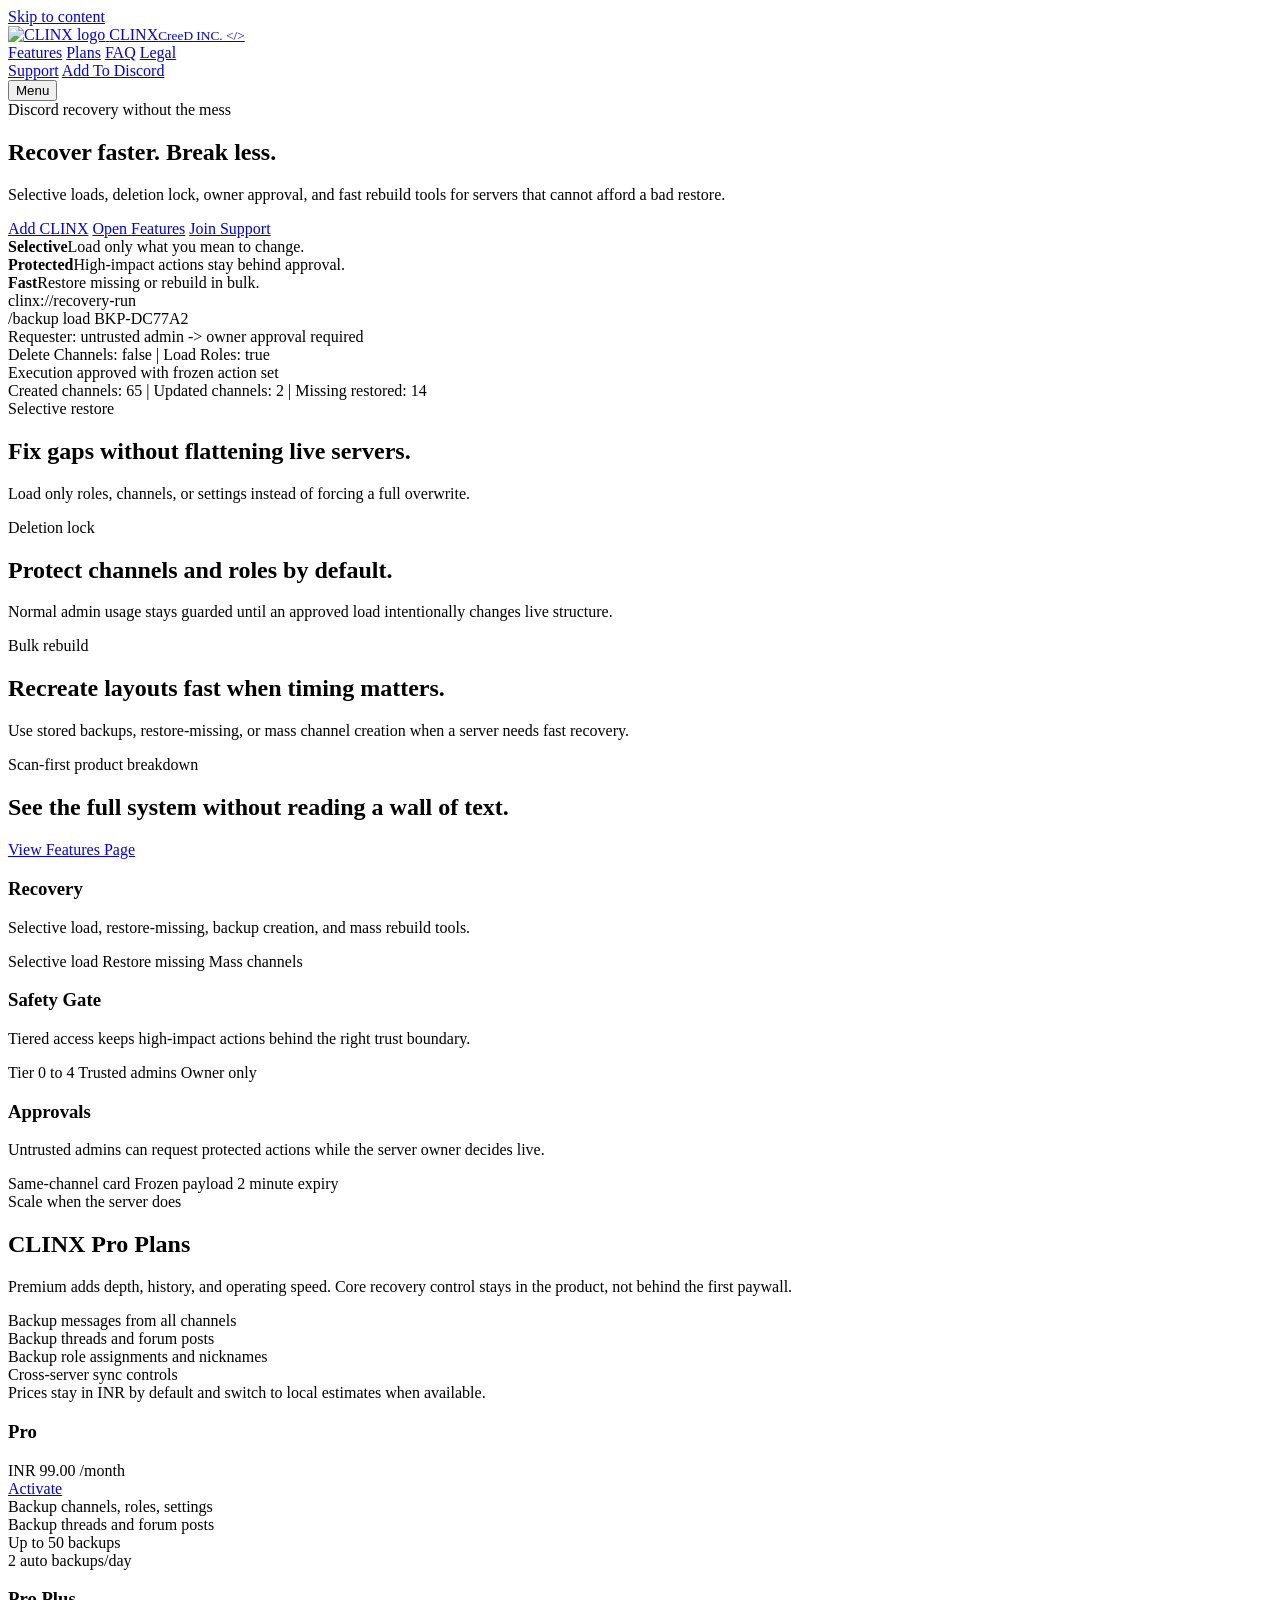
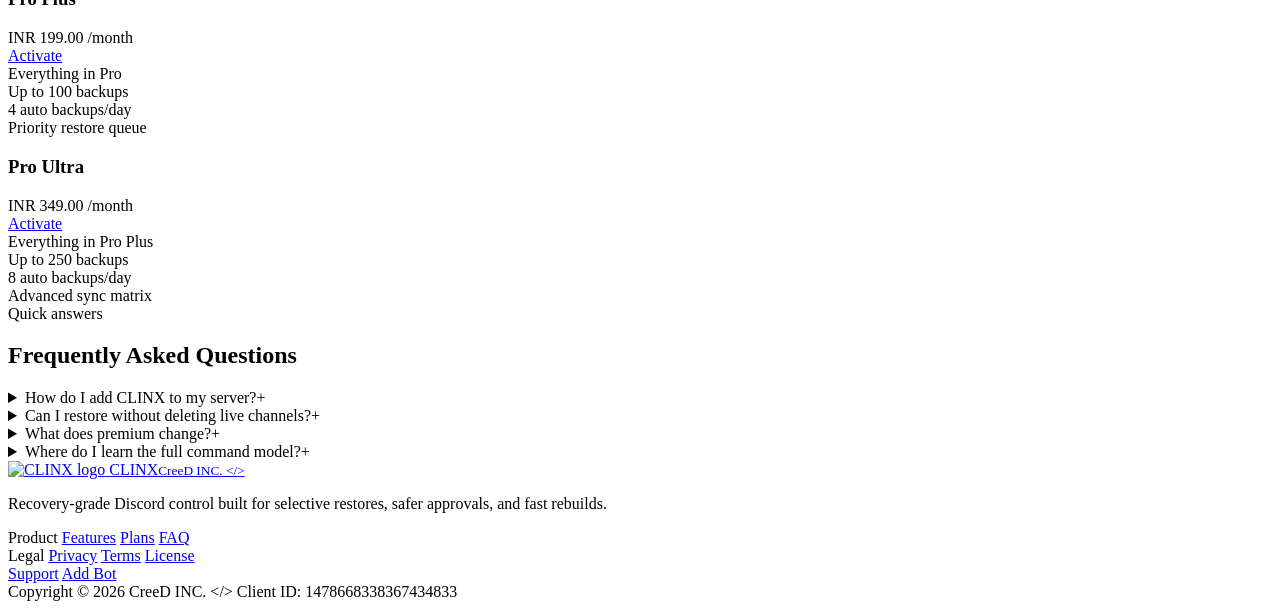
==== commit 1f65f68f: "Restore clean-route website snapshot" ====
--- a/website/index.html
+++ b/website/index.html
@@ -4,37 +4,38 @@
   <meta charset="UTF-8" />
   <meta name="viewport" content="width=device-width, initial-scale=1.0" />
   <title>CLINX | Discord Recovery Control</title>
-  <meta name="description" content="CLINX gives Discord admins selective loads, deletion lock, owner approval, and fast rebuild workflows in one sharper recovery stack." />
+  <meta name="description" content="CLINX gives Discord admins selective loads, deletion lock, owner approval, and fast rebuild workflows without the clutter." />
   <meta name="theme-color" content="#081120" />
   <meta property="og:title" content="CLINX | Discord Recovery Control" />
-  <meta property="og:description" content="Selective loads, owner approval, deletion lock, and bulk rebuilds for Discord recovery." />
+  <meta property="og:description" content="Selective loads, owner approval, deletion lock, and fast rebuild workflows for Discord recovery." />
   <meta property="og:type" content="website" />
   <meta name="twitter:card" content="summary_large_image" />
   <meta name="twitter:title" content="CLINX | Discord Recovery Control" />
-  <meta name="twitter:description" content="Selective loads, deletion lock, owner approval, and bulk rebuilds for Discord recovery." />
-  <link rel="icon" type="image/png" href="./assets/clinx-logo-option2-256.png" />
-  <link rel="stylesheet" href="./assets/css/site.css" />
+  <meta name="twitter:description" content="Selective loads, owner approval, deletion lock, and fast rebuild workflows for Discord recovery." />
+  <link rel="canonical" href="/" />
+  <link rel="icon" type="image/png" href="/assets/clinx-logo-option2-256.png" />
+  <link rel="stylesheet" href="/assets/css/site.css" />
 </head>
 <body>
   <a class="skip-link" href="#content">Skip to content</a>
-  <div class="page page-home" id="top">
+  <div class="page page-home">
     <header class="topbar">
       <div class="container nav">
-        <a class="brand" href="#top">
-          <img class="brand-logo" src="./assets/clinx-logo-option2-256.png" alt="CLINX logo" />
+        <a class="brand" href="/">
+          <img class="brand-logo" src="/assets/clinx-logo-option2-256.png" alt="CLINX logo" />
           <span>CLINX</span><small>CreeD INC. &lt;/&gt;</small>
         </a>
 
         <nav class="nav-links" aria-label="Primary">
-          <a href="./features.html" data-page-transition="true">Features</a>
-          <a href="#premium">Plans</a>
-          <a href="#faq">FAQ</a>
-          <a href="#legal">Legal</a>
+          <a href="/features" data-page-transition="true">Features</a>
+          <a href="/#premium" data-section-link="premium" data-page-transition="true">Plans</a>
+          <a href="/#faq" data-section-link="faq" data-page-transition="true">FAQ</a>
+          <a href="/#legal" data-section-link="legal" data-page-transition="true">Legal</a>
         </nav>
 
         <div class="nav-actions">
           <a class="btn" href="https://discord.gg/V6YEw2Wxcb" target="_blank" rel="noreferrer">Support</a>
-          <a class="btn primary" href="https://discord.com/oauth2/authorize?client_id=1478668338367434833&permissions=8&integration_type=0&scope=bot+applications.commands" target="_blank" rel="noreferrer">Add Bot</a>
+          <a class="btn primary" href="https://discord.com/oauth2/authorize?client_id=1478668338367434833&permissions=8&integration_type=0&scope=bot+applications.commands" target="_blank" rel="noreferrer">Add To Discord</a>
         </div>
 
         <button class="menu-toggle" type="button" aria-expanded="false" aria-controls="mobile-menu">
@@ -49,14 +50,14 @@
 
       <div class="container mobile-menu" id="mobile-menu" hidden>
         <nav class="mobile-links" aria-label="Mobile">
-          <a href="./features.html" data-page-transition="true">Features</a>
-          <a href="#premium">Plans</a>
-          <a href="#faq">FAQ</a>
-          <a href="#legal">Legal</a>
+          <a href="/features" data-page-transition="true">Features</a>
+          <a href="/#premium" data-section-link="premium" data-page-transition="true">Plans</a>
+          <a href="/#faq" data-section-link="faq" data-page-transition="true">FAQ</a>
+          <a href="/#legal" data-section-link="legal" data-page-transition="true">Legal</a>
         </nav>
         <div class="mobile-actions">
           <a class="btn" href="https://discord.gg/V6YEw2Wxcb" target="_blank" rel="noreferrer">Support</a>
-          <a class="btn primary" href="https://discord.com/oauth2/authorize?client_id=1478668338367434833&permissions=8&integration_type=0&scope=bot+applications.commands" target="_blank" rel="noreferrer">Add Bot</a>
+          <a class="btn primary" href="https://discord.com/oauth2/authorize?client_id=1478668338367434833&permissions=8&integration_type=0&scope=bot+applications.commands" target="_blank" rel="noreferrer">Add To Discord</a>
         </div>
       </div>
     </header>
@@ -66,124 +67,100 @@
         <div class="hero-copy">
           <div class="eyebrow">Discord recovery without the mess</div>
           <h1>Recover faster. <span>Break less.</span></h1>
-          <p>Selective loads, deletion lock, owner approval, and fast rebuild tools for servers that cannot afford a bad restore.</p>
+          <p>
+            Selective loads, deletion lock, owner approval, and fast rebuild tools for servers that cannot afford a bad restore.
+          </p>
 
           <div class="hero-actions">
             <a class="btn primary" href="https://discord.com/oauth2/authorize?client_id=1478668338367434833&permissions=8&integration_type=0&scope=bot+applications.commands" target="_blank" rel="noreferrer">Add CLINX</a>
-            <a class="btn" href="./features.html" data-page-transition="true">Open Features</a>
+            <a class="btn" href="/features" data-page-transition="true">Open Features</a>
             <a class="btn hot" href="https://discord.gg/V6YEw2Wxcb" target="_blank" rel="noreferrer">Join Support</a>
           </div>
 
-          <div class="metric-grid">
-            <article class="metric-card">
-              <span class="metric-label">Selective</span>
-              <strong>Load only what you mean to change.</strong>
-            </article>
-            <article class="metric-card">
-              <span class="metric-label">Protected</span>
-              <strong>High-impact actions stay behind approval.</strong>
-            </article>
-            <article class="metric-card">
-              <span class="metric-label">Fast</span>
-              <strong>Restore missing or rebuild in bulk.</strong>
-            </article>
-          </div>
-        </div>
-
-        <div class="hero-visual">
-          <div class="hero-panel glide">
-            <div class="panel-top">
-              <span class="d r"></span>
-              <span class="d y"></span>
-              <span class="d g"></span>
-              <span class="panel-title">clinx://incident-run</span>
-            </div>
-            <div class="panel-body">
-              <div class="line"><span class="cmd">/backup load BKP-DC77A2</span></div>
-              <div class="line"><span class="warn">Requester:</span> untrusted admin -&gt; owner approval required</div>
-              <div class="line"><span class="cmd">Delete Channels:</span> false | <span class="cmd">Load Roles:</span> true</div>
-              <div class="line"><span class="ok">Execution approved</span> with frozen action set</div>
-              <div class="line">Created channels: 65 | Updated channels: 2 | Missing restored: 14</div>
-            </div>
-          </div>
-
-          <div class="float-stack" aria-hidden="true">
-            <span class="float-chip float-chip-a">Selective</span>
-            <span class="float-chip float-chip-b">Approve</span>
-            <span class="float-chip float-chip-c">Rebuild</span>
-            <span class="float-chip float-chip-d">Protect</span>
-          </div>
-        </div>
-      </section>
-
-      <section class="section ops-ribbon">
+          <div class="metrics">
+            <div class="metric"><b>Selective</b><span>Load only what you mean to change.</span></div>
+            <div class="metric"><b>Protected</b><span>High-impact actions stay behind approval.</span></div>
+            <div class="metric"><b>Fast</b><span>Restore missing or rebuild in bulk.</span></div>
+          </div>
+        </div>
+
+        <div class="hero-panel glide">
+          <div class="panel-top">
+            <span class="d r"></span>
+            <span class="d y"></span>
+            <span class="d g"></span>
+            <span class="panel-title">clinx://recovery-run</span>
+          </div>
+          <div class="panel-body">
+            <div class="line"><span class="cmd">/backup load BKP-DC77A2</span></div>
+            <div class="line"><span class="warn">Requester:</span> untrusted admin -> owner approval required</div>
+            <div class="line"><span class="cmd">Delete Channels:</span> false | <span class="cmd">Load Roles:</span> true</div>
+            <div class="line"><span class="ok">Execution approved</span> with frozen action set</div>
+            <div class="line">Created channels: 65 | Updated channels: 2 | Missing restored: 14</div>
+          </div>
+          <div class="hero-orb hero-orb-a" aria-hidden="true"></div>
+          <div class="hero-orb hero-orb-b" aria-hidden="true"></div>
+        </div>
+      </section>
+
+      <section class="section proof-strip">
         <div class="container fade">
-          <div class="ribbon-grid">
-            <article class="ribbon-card">
-              <span class="card-kicker">01</span>
-              <h2>Snapshot first</h2>
-              <p>Create a backup before the recovery path gets noisy.</p>
-            </article>
-            <article class="ribbon-card">
-              <span class="card-kicker">02</span>
-              <h2>Choose the route</h2>
-              <p>Merge, restore-missing, or destructive apply based on the incident.</p>
-            </article>
-            <article class="ribbon-card">
-              <span class="card-kicker">03</span>
-              <h2>Freeze the action</h2>
-              <p>Owner approval can lock the exact payload before execution starts.</p>
-            </article>
-            <article class="ribbon-card">
-              <span class="card-kicker">04</span>
-              <h2>Recover and confirm</h2>
-              <p>CLINX reports what changed and what still needs attention.</p>
-            </article>
-          </div>
-        </div>
-      </section>
-
-      <section class="section workflow-stage">
+          <div class="proof-grid">
+            <article class="proof-card">
+              <span class="proof-label">Selective restore</span>
+              <h2>Fix gaps without flattening live servers.</h2>
+              <p>Load only roles, channels, or settings instead of forcing a full overwrite.</p>
+            </article>
+            <article class="proof-card">
+              <span class="proof-label">Deletion lock</span>
+              <h2>Protect channels and roles by default.</h2>
+              <p>Normal admin usage stays guarded until an approved load intentionally changes live structure.</p>
+            </article>
+            <article class="proof-card">
+              <span class="proof-label">Bulk rebuild</span>
+              <h2>Recreate layouts fast when timing matters.</h2>
+              <p>Use stored backups, restore-missing, or mass channel creation when a server needs fast recovery.</p>
+            </article>
+          </div>
+        </div>
+      </section>
+
+      <section class="section feature-portal">
         <div class="container fade">
           <div class="section-heading">
             <div>
-              <div class="eyebrow ghost">Built for real incident flow</div>
-              <h2 class="section-title">Everything important is visible in one scan.</h2>
+              <div class="eyebrow ghost">Scan-first product breakdown</div>
+              <h2 class="section-title">See the full system without reading a wall of text.</h2>
             </div>
-          </div>
-
-          <div class="stage-grid">
-            <article class="stage-card">
-              <h3>Selective Restore</h3>
-              <p>Recover channels, roles, or settings lane by lane instead of flattening live server state.</p>
-              <div class="mini-chip-row">
-                <span class="mini-chip">Roles</span>
-                <span class="mini-chip">Channels</span>
-                <span class="mini-chip">Settings</span>
-              </div>
-            </article>
-            <article class="stage-card">
-              <h3>Deletion Lock</h3>
-              <p>Channels and roles stay guarded until an approved load intentionally changes them.</p>
-              <div class="mini-chip-row">
-                <span class="mini-chip">Protected lanes</span>
-                <span class="mini-chip">Safer live ops</span>
-              </div>
-            </article>
-            <article class="stage-card">
-              <h3>Owner Approval</h3>
-              <p>Untrusted admins can request protected actions while the server owner decides in-channel.</p>
-              <div class="mini-chip-row">
-                <span class="mini-chip">Frozen payload</span>
-                <span class="mini-chip">2 minute expiry</span>
-              </div>
-            </article>
-            <article class="stage-card">
-              <h3>Bulk Rebuild</h3>
-              <p>Use backups or pasted layouts when a community needs a fast structural rebuild.</p>
-              <div class="mini-chip-row">
-                <span class="mini-chip">Masschannels</span>
-                <span class="mini-chip">Restore missing</span>
+            <a class="btn primary" href="/features" data-page-transition="true">View Features Page</a>
+          </div>
+
+          <div class="gateway-grid">
+            <article class="gateway-card">
+              <h3>Recovery</h3>
+              <p>Selective load, restore-missing, backup creation, and mass rebuild tools.</p>
+              <div class="chip-row">
+                <span class="chip">Selective load</span>
+                <span class="chip">Restore missing</span>
+                <span class="chip">Mass channels</span>
+              </div>
+            </article>
+            <article class="gateway-card">
+              <h3>Safety Gate</h3>
+              <p>Tiered access keeps high-impact actions behind the right trust boundary.</p>
+              <div class="chip-row">
+                <span class="chip">Tier 0 to 4</span>
+                <span class="chip">Trusted admins</span>
+                <span class="chip">Owner only</span>
+              </div>
+            </article>
+            <article class="gateway-card">
+              <h3>Approvals</h3>
+              <p>Untrusted admins can request protected actions while the server owner decides live.</p>
+              <div class="chip-row">
+                <span class="chip">Same-channel card</span>
+                <span class="chip">Frozen payload</span>
+                <span class="chip">2 minute expiry</span>
               </div>
             </article>
           </div>
@@ -196,7 +173,9 @@
             <div>
               <div class="eyebrow ghost">Scale when the server does</div>
               <h2 class="section-title">CLINX Pro Plans</h2>
-              <p class="section-sub">Premium adds depth, history, richer sync, and faster cadence while the core recovery controls stay sharp and simple.</p>
+              <p class="section-sub">
+                Premium adds depth, history, and operating speed. Core recovery control stays in the product, not behind the first paywall.
+              </p>
             </div>
 
             <div class="tile-grid">
@@ -229,7 +208,7 @@
               </div>
             </article>
 
-            <article class="plan plan-featured">
+            <article class="plan pro">
               <div class="head">
                 <h3>Pro Plus</h3>
                 <div class="price" data-plan-price="pro_plus" data-price-inr="199">
@@ -280,7 +259,7 @@
               <summary class="faq-q"><span>How do I add CLINX to my server?</span><span>+</span></summary>
               <div class="faq-a">
                 <div class="faq-a-inner">
-                  <p>Use any Add Bot button on this site and authorize CLINX with the server you manage.</p>
+                  <p>Use any Add To Discord button on this site and authorize CLINX with the server you manage.</p>
                 </div>
               </div>
             </details>
@@ -301,10 +280,10 @@
               </div>
             </details>
             <details class="faq-item">
-              <summary class="faq-q"><span>Where do I find the detailed command breakdown?</span><span>+</span></summary>
+              <summary class="faq-q"><span>Where do I learn the full command model?</span><span>+</span></summary>
               <div class="faq-a">
                 <div class="faq-a-inner">
-                  <p>Open the Features page for the recovery stack, safety tiers, approval flow, and command access model.</p>
+                  <p>Open the Features page for the short tabbed breakdown of recovery, safety tiers, approvals, and command access.</p>
                 </div>
               </div>
             </details>
@@ -316,37 +295,25 @@
     <footer class="site-footer" id="legal">
       <div class="container footer-shell">
         <div class="footer-brand">
-          <a class="brand" href="#top">
-            <img class="brand-logo" src="./assets/clinx-logo-option2-256.png" alt="CLINX logo" />
+          <a class="brand" href="/">
+            <img class="brand-logo" src="/assets/clinx-logo-option2-256.png" alt="CLINX logo" />
             <span>CLINX</span><small>CreeD INC. &lt;/&gt;</small>
           </a>
           <p>Recovery-grade Discord control built for selective restores, safer approvals, and fast rebuilds.</p>
-          <p class="maker-line">MADE BY <span class="pixel-name">YUVRAJ</span></p>
-          <div class="footer-social">
-            <a class="btn footer-btn" href="https://discord.gg/V6YEw2Wxcb" target="_blank" rel="noreferrer">Discord</a>
-            <a class="btn footer-btn" href="https://github.com/creedincdev-op/clinx-restore-bot" target="_blank" rel="noreferrer">GitHub</a>
-            <a class="btn footer-btn" href="https://discord.com/oauth2/authorize?client_id=1478668338367434833&permissions=8&integration_type=0&scope=bot+applications.commands" target="_blank" rel="noreferrer">Invite</a>
-          </div>
         </div>
 
         <div class="footer-links">
           <div class="footer-column">
             <span class="footer-label">Product</span>
-            <a href="https://discord.com/oauth2/authorize?client_id=1478668338367434833&permissions=8&integration_type=0&scope=bot+applications.commands" target="_blank" rel="noreferrer">Add To Discord</a>
-            <a href="#premium">Pro Plans</a>
-            <a href="./features.html" data-page-transition="true">Feature Page</a>
-          </div>
-          <div class="footer-column">
-            <span class="footer-label">Resources</span>
-            <a href="https://github.com/creedincdev-op/clinx-restore-bot#readme" target="_blank" rel="noreferrer">Documentation</a>
-            <a href="#faq">FAQ</a>
-            <a href="https://discord.gg/V6YEw2Wxcb" target="_blank" rel="noreferrer">Support Server</a>
+            <a href="/features" data-page-transition="true">Features</a>
+            <a href="/#premium" data-section-link="premium" data-page-transition="true">Plans</a>
+            <a href="/#faq" data-section-link="faq" data-page-transition="true">FAQ</a>
           </div>
           <div class="footer-column">
             <span class="footer-label">Legal</span>
-            <a href="./license.html" data-page-transition="true">License</a>
-            <a href="./privacy.html" data-page-transition="true">Privacy Policy</a>
-            <a href="./terms.html" data-page-transition="true">Terms &amp; Conditions</a>
+            <a href="/privacy" data-page-transition="true">Privacy</a>
+            <a href="/terms" data-page-transition="true">Terms</a>
+            <a href="/license" data-page-transition="true">License</a>
           </div>
         </div>
 
@@ -363,7 +330,7 @@
     </footer>
   </div>
 
-  <script defer src="./assets/js/site.js"></script>
+  <script defer src="/assets/js/site.js"></script>
   <script>
     window.va = window.va || function () { (window.vaq = window.vaq || []).push(arguments); };
   </script>
